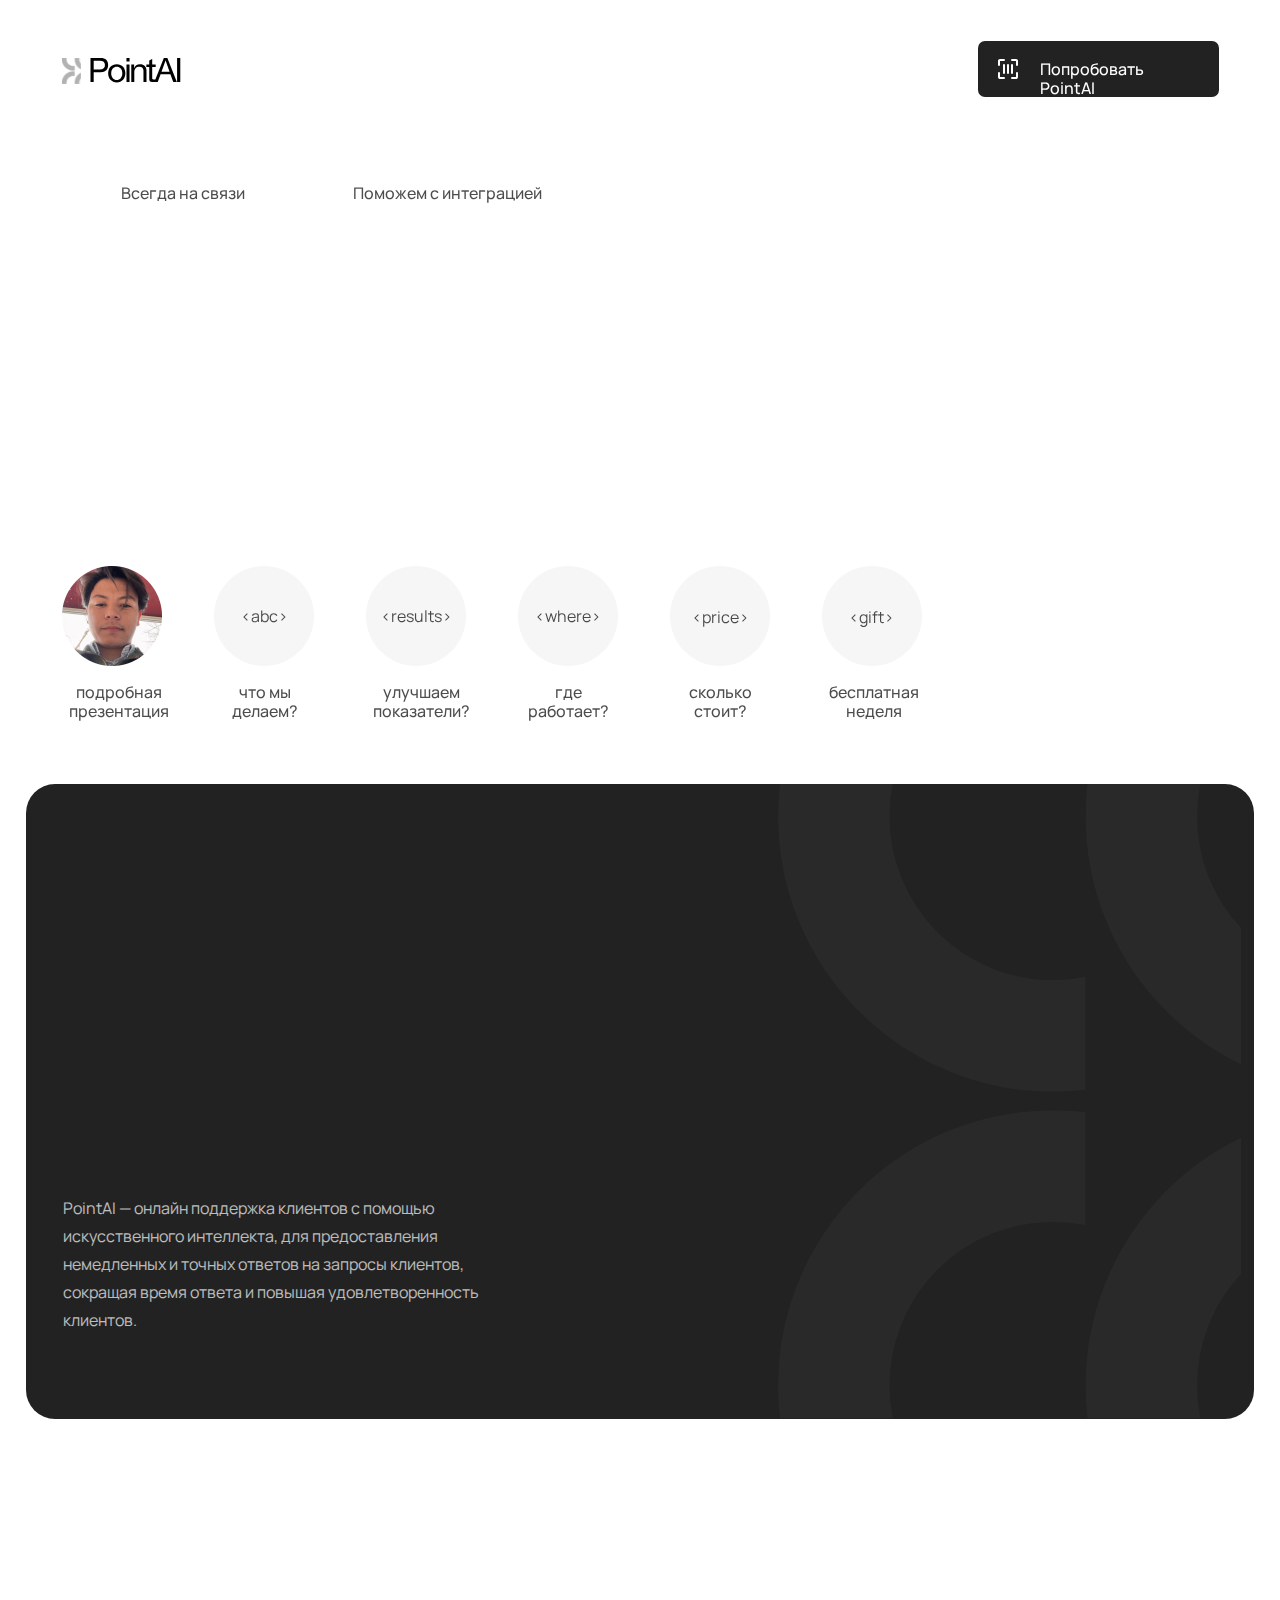
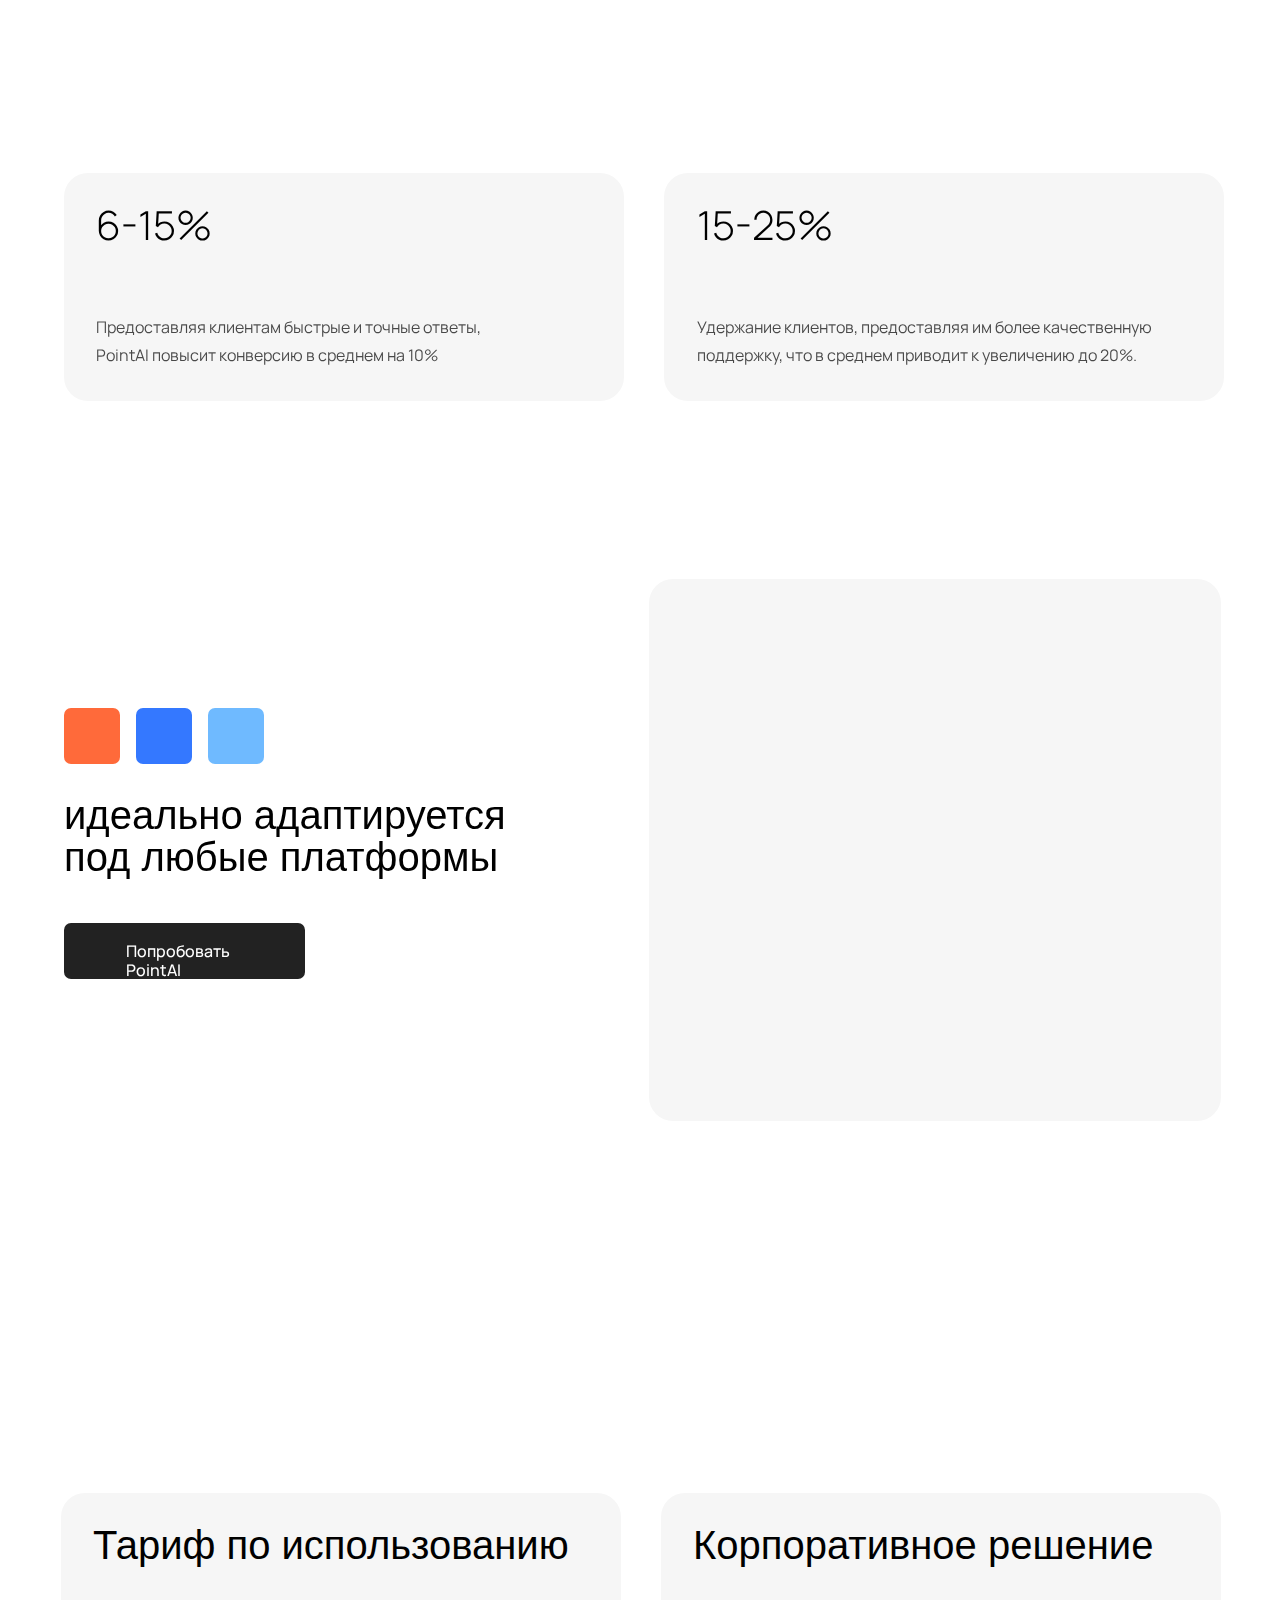
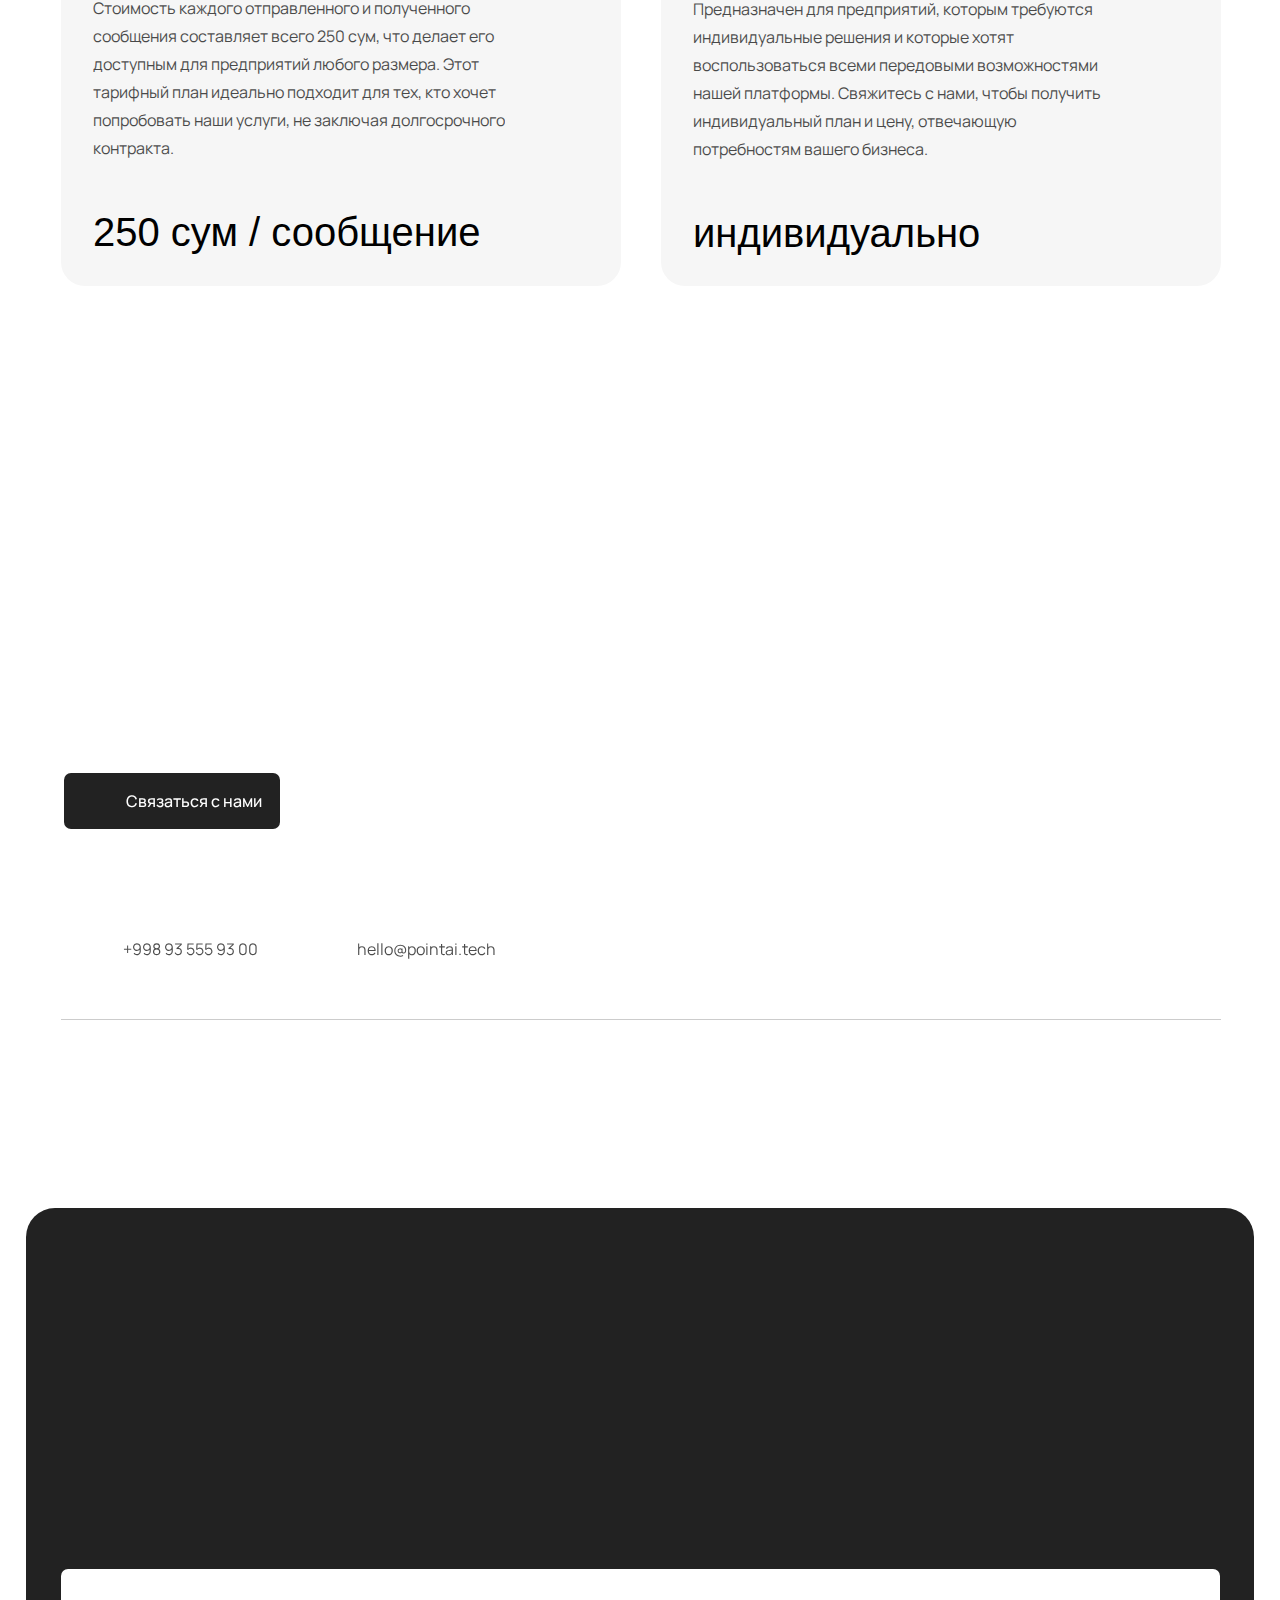
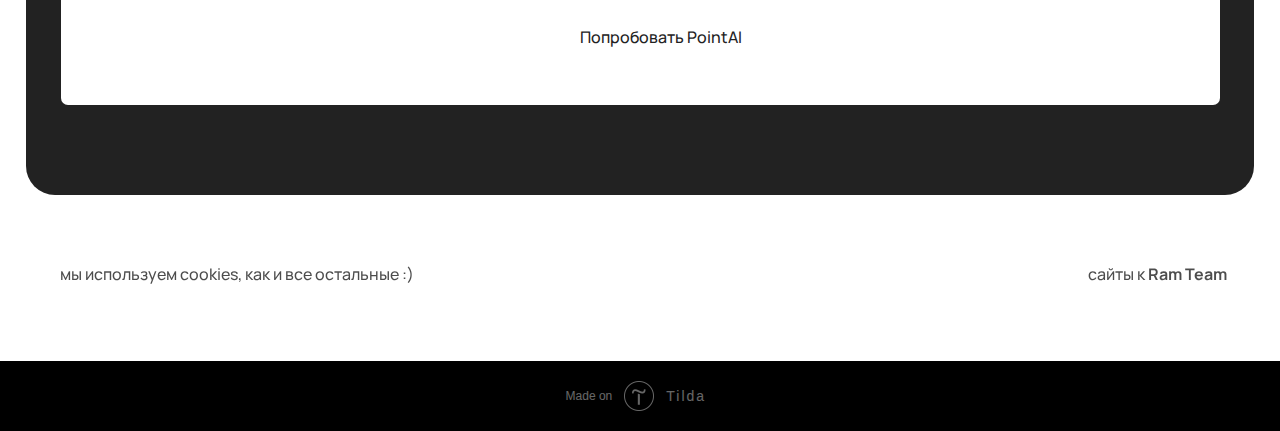
==== index.html @ 153d24e2 "initial commit" ====
<!DOCTYPE html><html><head><meta charset="utf-8" /><meta http-equiv="Content-Type" content="text/html; charset=utf-8" /><meta name="viewport" content="width=device-width, initial-scale=1.0" /> <!--metatextblock--><title>Blank page</title><meta property="og:url" content="page34441860.html" /><meta property="og:title" content="Blank page" /><meta property="og:description" content="" /><meta property="og:type" content="website" /><link rel="canonical" href="page34441860.html"><!--/metatextblock--><meta name="format-detection" content="telephone=no" /><meta http-equiv="x-dns-prefetch-control" content="on"><link rel="dns-prefetch" href="https://ws.tildacdn.com"><link rel="shortcut icon" href="images/tildafavicon.ico" type="image/x-icon" /><!-- Assets --><script src="https://neo.tildacdn.com/js/tilda-fallback-1.0.min.js" charset="utf-8" async></script><link rel="stylesheet" href="css/tilda-grid-3.0.min.css" type="text/css" media="all" onerror="this.loaderr='y';"/><link rel="stylesheet" href="css/tilda-blocks-page34441860.min.css?t=1677673382" type="text/css" media="all" onerror="this.loaderr='y';" /><link rel="stylesheet" href="css/tilda-animation-2.0.min.css" type="text/css" media="all" onerror="this.loaderr='y';" /><link rel="stylesheet" href="https://fonts.googleapis.com/css2?family=Manrope:wght@400;500&display=swap" type="text/css" /><script type="text/javascript">(function (d) {
if (!d.visibilityState) {
var s = d.createElement('script');
s.src = 'js/tilda-polyfill-1.0.min.js';
d.getElementsByTagName('head')[0].appendChild(s);
}
})(document);
function t_onReady(func) {
if (document.readyState != 'loading') {
func();
} else {
document.addEventListener('DOMContentLoaded', func);
}
}
function t_onFuncLoad(funcName, okFunc, time) {
if (typeof window[funcName] === 'function') {
okFunc();
} else {
setTimeout(function() {
t_onFuncLoad(funcName, okFunc, time);
},(time || 100));
}
}function t396_initialScale(t){var e=document.getElementById("rec"+t);if(e){var r=e.querySelector(".t396__artboard");if(r){var a,i=document.documentElement.clientWidth,l=[],d=r.getAttribute("data-artboard-screens");if(d){d=d.split(",");for(var o=0;o<d.length;o++)l[o]=parseInt(d[o],10)}else l=[320,480,640,960,1200];for(o=0;o<l.length;o++){var n=l[o];n<=i&&(a=n)}var g="edit"===window.allrecords.getAttribute("data-tilda-mode"),u="center"===t396_getFieldValue(r,"valign",a,l),c="grid"===t396_getFieldValue(r,"upscale",a,l),t=t396_getFieldValue(r,"height_vh",a,l),f=t396_getFieldValue(r,"height",a,l),e=!!window.opr&&!!window.opr.addons||!!window.opera||-1!==navigator.userAgent.indexOf(" OPR/");if(!g&&u&&!c&&!t&&f&&!e){for(var s=parseFloat((i/a).toFixed(3)),_=[r,r.querySelector(".t396__carrier"),r.querySelector(".t396__filter")],o=0;o<_.length;o++)_[o].style.height=parseInt(f,10)*s+"px";for(var h=r.querySelectorAll(".t396__elem"),o=0;o<h.length;o++)h[o].style.zoom=s}}}}function t396_getFieldValue(t,e,r,a){var i=a[a.length-1],l=r===i?t.getAttribute("data-artboard-"+e):t.getAttribute("data-artboard-"+e+"-res-"+r);if(!l)for(var d=0;d<a.length;d++){var o=a[d];if(!(o<=r)&&(l=o===i?t.getAttribute("data-artboard-"+e):t.getAttribute("data-artboard-"+e+"-res-"+o)))break}return l}</script><script src="js/tilda-scripts-3.0.min.js" charset="utf-8" defer onerror="this.loaderr='y';"></script><script src="js/tilda-blocks-page34441860.min.js?t=1677673382" charset="utf-8" async onerror="this.loaderr='y';"></script><script src="js/lazyload-1.3.min.js" charset="utf-8" async onerror="this.loaderr='y';"></script><script src="js/tilda-animation-2.0.min.js" charset="utf-8" async onerror="this.loaderr='y';"></script><script src="js/tilda-zero-1.1.min.js" charset="utf-8" async onerror="this.loaderr='y';"></script><script src="js/tilda-animation-sbs-1.0.min.js" charset="utf-8" async onerror="this.loaderr='y';"></script><script src="js/tilda-zero-scale-1.0.min.js" charset="utf-8" async onerror="this.loaderr='y';"></script><script src="js/tilda-events-1.0.min.js" charset="utf-8" async onerror="this.loaderr='y';"></script><script type="text/javascript">window.dataLayer = window.dataLayer || [];</script><script type="text/javascript">(function () {
if((/bot|google|yandex|baidu|bing|msn|duckduckbot|teoma|slurp|crawler|spider|robot|crawling|facebook/i.test(navigator.userAgent))===false && typeof(sessionStorage)!='undefined' && sessionStorage.getItem('visited')!=='y' && document.visibilityState){
var style=document.createElement('style');
style.type='text/css';
style.innerHTML='@media screen and (min-width: 980px) {.t-records {opacity: 0;}.t-records_animated {-webkit-transition: opacity ease-in-out .2s;-moz-transition: opacity ease-in-out .2s;-o-transition: opacity ease-in-out .2s;transition: opacity ease-in-out .2s;}.t-records.t-records_visible {opacity: 1;}}';
document.getElementsByTagName('head')[0].appendChild(style);
function t_setvisRecs(){
var alr=document.querySelectorAll('.t-records');
Array.prototype.forEach.call(alr, function(el) {
el.classList.add("t-records_animated");
});
setTimeout(function () {
Array.prototype.forEach.call(alr, function(el) {
el.classList.add("t-records_visible");
});
sessionStorage.setItem("visited", "y");
}, 400);
} 
document.addEventListener('DOMContentLoaded', t_setvisRecs);
}
})();</script></head><body class="t-body" style="margin:0;"><!--allrecords--><div id="allrecords" data-tilda-export="yes" class="t-records" data-hook="blocks-collection-content-node" data-tilda-project-id="6750904" data-tilda-page-id="34441860" data-tilda-formskey="e17189d0506723e42c3d5ad4c6750904" data-tilda-lazy="yes"><div id="rec556380932" class="r t-rec" style=" " data-animationappear="off" data-record-type="396" ><!-- T396 --><style>#rec556380932 .t396__artboard {height: 105px; background-color: #ffffff; }#rec556380932 .t396__filter {height: 105px; }#rec556380932 .t396__carrier{height: 105px; background-position: center center; background-attachment: scroll;background-size: cover;background-repeat: no-repeat;}@media screen and (max-width: 1439px) {#rec556380932 .t396__artboard {height: 105px;}#rec556380932 .t396__filter {height: 105px;}#rec556380932 .t396__carrier {height: 105px;background-attachment: scroll;}}@media screen and (max-width: 1199px) {#rec556380932 .t396__artboard {}#rec556380932 .t396__filter {}#rec556380932 .t396__carrier {background-attachment: scroll;}}@media screen and (max-width: 959px) {#rec556380932 .t396__artboard {}#rec556380932 .t396__filter {}#rec556380932 .t396__carrier {background-attachment: scroll;}}@media screen and (max-width: 639px) {#rec556380932 .t396__artboard {}#rec556380932 .t396__filter {}#rec556380932 .t396__carrier {background-attachment: scroll;}}@media screen and (max-width: 479px) {#rec556380932 .t396__artboard {height: 74px;}#rec556380932 .t396__filter {height: 74px;}#rec556380932 .t396__carrier {height: 74px;background-attachment: scroll;}} #rec556380932 .tn-elem[data-elem-id="1677509523028"] { z-index: 1; top: 53px;left: calc(50% - 720px + 140px);width: 121px;}#rec556380932 .tn-elem[data-elem-id="1677509523028"] .tn-atom { background-position: center center ;border-color: transparent ;border-style: solid ; }@media screen and (max-width: 1439px) {#rec556380932 .tn-elem[data-elem-id="1677509523028"] {left: calc(50% - 600px + 22px);}}@media screen and (max-width: 1199px) {#rec556380932 .tn-elem[data-elem-id="1677509523028"] {top: 43px;left: calc(50% - 480px + 12px);}}@media screen and (max-width: 959px) {}@media screen and (max-width: 639px) {}@media screen and (max-width: 479px) {#rec556380932 .tn-elem[data-elem-id="1677509523028"] {top: 33px;width: 85px;}} #rec556380932 .tn-elem[data-elem-id="1677509632094"] { z-index: 2; top: 41px;left: calc(50% - 720px + 1058px);width: 241px;height:56px;}#rec556380932 .tn-elem[data-elem-id="1677509632094"] .tn-atom { border-radius: 7px; background-color: #222222; background-position: center center ;border-color: transparent ;border-style: solid ; }@media screen and (max-width: 1439px) {#rec556380932 .tn-elem[data-elem-id="1677509632094"] {left: calc(50% - 600px + 938px);}}@media screen and (max-width: 1199px) {#rec556380932 .tn-elem[data-elem-id="1677509632094"] {top: 31px;left: calc(50% - 480px + 709px);}}@media screen and (max-width: 959px) {#rec556380932 .tn-elem[data-elem-id="1677509632094"] {left: calc(50% - 320px + 388px);}}@media screen and (max-width: 639px) {#rec556380932 .tn-elem[data-elem-id="1677509632094"] {left: calc(50% - 240px + 228px);}}@media screen and (max-width: 479px) {#rec556380932 .tn-elem[data-elem-id="1677509632094"] {top: -395px;left: calc(50% - 160px + 878px);}#rec556380932 .tn-elem[data-elem-id="1677509632094"] .tn-atom { opacity: 0; background-attachment: scroll; }} #rec556380932 .tn-elem[data-elem-id="1677509681955"] { z-index: 3; top: 57px;left: calc(50% - 720px + 1076px);width: 24px;}#rec556380932 .tn-elem[data-elem-id="1677509681955"] .tn-atom { background-position: center center ;border-color: transparent ;border-style: solid ; }@media screen and (max-width: 1439px) {#rec556380932 .tn-elem[data-elem-id="1677509681955"] {left: calc(50% - 600px + 956px);}}@media screen and (max-width: 1199px) {#rec556380932 .tn-elem[data-elem-id="1677509681955"] {top: 47px;left: calc(50% - 480px + 727px);}}@media screen and (max-width: 959px) {#rec556380932 .tn-elem[data-elem-id="1677509681955"] {left: calc(50% - 320px + 406px);}}@media screen and (max-width: 639px) {#rec556380932 .tn-elem[data-elem-id="1677509681955"] {left: calc(50% - 240px + 246px);}}@media screen and (max-width: 479px) {#rec556380932 .tn-elem[data-elem-id="1677509681955"] {top: -381px;left: calc(50% - 160px + 890px);}#rec556380932 .tn-elem[data-elem-id="1677509681955"] .tn-atom { opacity: 0; }} #rec556380932 .tn-elem[data-elem-id="1677509754590"] { color: #ffffff; z-index: 4; top: 60px;left: calc(50% - 720px + 1120px);width: 161px;}#rec556380932 .tn-elem[data-elem-id="1677509754590"] .tn-atom { color: #ffffff; font-size: 16px; font-family: 'manrope',Arial,sans-serif; line-height: 1.2; font-weight: 500; background-position: center center ;border-color: transparent ;border-style: solid ; }@media screen and (max-width: 1439px) {#rec556380932 .tn-elem[data-elem-id="1677509754590"] {left: calc(50% - 600px + 1000px);}}@media screen and (max-width: 1199px) {#rec556380932 .tn-elem[data-elem-id="1677509754590"] {top: 50px;left: calc(50% - 480px + 771px);}}@media screen and (max-width: 959px) {#rec556380932 .tn-elem[data-elem-id="1677509754590"] {left: calc(50% - 320px + 450px);}}@media screen and (max-width: 639px) {#rec556380932 .tn-elem[data-elem-id="1677509754590"] {left: calc(50% - 240px + 290px);}}@media screen and (max-width: 479px) {#rec556380932 .tn-elem[data-elem-id="1677509754590"] {top: -375px;left: calc(50% - 160px + 940px);}#rec556380932 .tn-elem[data-elem-id="1677509754590"] .tn-atom { opacity: 0; }}</style><div class='t396'><div class="t396__artboard" data-artboard-recid="556380932" data-artboard-screens="320,480,640,960,1200,1440" data-artboard-height="105" data-artboard-valign="center" data-artboard-upscale="grid" data-artboard-height-res-320="74" data-artboard-upscale-res-320="window" data-artboard-height-res-1200="105" 
><div class="t396__carrier" data-artboard-recid="556380932"></div><div class="t396__filter" data-artboard-recid="556380932"></div><div class='t396__elem tn-elem tn-elem__5563809321677509523028' data-elem-id='1677509523028' data-elem-type='image' data-field-top-value="53" data-field-left-value="140" data-field-width-value="121" data-field-axisy-value="top" data-field-axisx-value="left" data-field-container-value="grid" data-field-topunits-value="px" data-field-leftunits-value="px" data-field-heightunits-value="" data-field-widthunits-value="px" data-field-filewidth-value="121" data-field-fileheight-value="37" data-field-top-res-320-value="33" data-field-width-res-320-value="85" data-field-top-res-960-value="43" data-field-left-res-960-value="12" data-field-left-res-1200-value="22" 
><div class='tn-atom' ><img class='tn-atom__img t-img' data-original='images/tild3335-6336-4462-a561-376634643231__group_1948757017_1.svg' imgfield='tn_img_1677509523028'></div></div> <div class='t396__elem tn-elem tn-elem__5563809321677509632094' data-elem-id='1677509632094' data-elem-type='shape' data-field-top-value="41" data-field-left-value="1058" data-field-height-value="56" data-field-width-value="241" data-field-axisy-value="top" data-field-axisx-value="left" data-field-container-value="grid" data-field-topunits-value="px" data-field-leftunits-value="px" data-field-heightunits-value="px" data-field-widthunits-value="px" data-animate-sbs-event="hover" data-animate-sbs-trgels="1677509754590,1677509681955" data-animate-sbs-opts="[{'ti':'0','mx':'0','my':'0','sx':'1','sy':'1','op':'1','ro':'0','bl':'0','ea':'','dt':'0'},{'ti':400,'mx':'0','my':'0','sx':1.05,'sy':1.05,'op':'1','ro':'0','bl':'0','ea':'easeOut','dt':'0'}]" data-field-top-res-320-value="-395" data-field-left-res-320-value="878" data-field-left-res-480-value="228" data-field-left-res-640-value="388" data-field-top-res-960-value="31" data-field-left-res-960-value="709" data-field-left-res-1200-value="938" 
><a class='tn-atom' href="http://t.me/pointaibot" ></a></div> <div class='t396__elem tn-elem tn-elem__5563809321677509681955' data-elem-id='1677509681955' data-elem-type='image' data-field-top-value="57" data-field-left-value="1076" data-field-width-value="24" data-field-axisy-value="top" data-field-axisx-value="left" data-field-container-value="grid" data-field-topunits-value="px" data-field-leftunits-value="px" data-field-heightunits-value="" data-field-widthunits-value="px" data-field-filewidth-value="24" data-field-fileheight-value="24" data-field-top-res-320-value="-381" data-field-left-res-320-value="890" data-field-left-res-480-value="246" data-field-left-res-640-value="406" data-field-top-res-960-value="47" data-field-left-res-960-value="727" data-field-left-res-1200-value="956" 
><a class='tn-atom' href="http://t.me/pointaibot" ><img class='tn-atom__img t-img' data-original='images/tild3639-6438-4439-b838-346638323534__frame_1948757071.svg' imgfield='tn_img_1677509681955'></a></div> <div class='t396__elem tn-elem tn-elem__5563809321677509754590' data-elem-id='1677509754590' data-elem-type='text' data-field-top-value="60" data-field-left-value="1120" data-field-width-value="161" data-field-axisy-value="top" data-field-axisx-value="left" data-field-container-value="grid" data-field-topunits-value="px" data-field-leftunits-value="px" data-field-heightunits-value="" data-field-widthunits-value="px" data-field-top-res-320-value="-375" data-field-left-res-320-value="940" data-field-left-res-480-value="290" data-field-left-res-640-value="450" data-field-top-res-960-value="50" data-field-left-res-960-value="771" data-field-left-res-1200-value="1000" 
><div class='tn-atom'><a href="http://t.me/pointaibot"style="color: inherit">Попробовать PointAI</a></div> </div> </div> </div> <script>t_onFuncLoad('t396_initialScale', function () {
t396_initialScale('556380932');
});
t_onReady(function () {
t_onFuncLoad('t396_init', function () {
t396_init('556380932');
});
});</script><!-- /T396 --></div><div id="rec556388604" class="r t-rec" style=" " data-animationappear="off" data-record-type="396" ><!-- T396 --><style>#rec556388604 .t396__artboard {height: 679px; background-color: #ffffff; }#rec556388604 .t396__filter {height: 679px; }#rec556388604 .t396__carrier{height: 679px; background-position: center center; background-attachment: scroll;background-size: cover;background-repeat: no-repeat;}@media screen and (max-width: 1439px) {#rec556388604 .t396__artboard {height: 679px;}#rec556388604 .t396__filter {height: 679px;}#rec556388604 .t396__carrier {height: 679px;background-attachment: scroll;}}@media screen and (max-width: 1199px) {#rec556388604 .t396__artboard {}#rec556388604 .t396__filter {}#rec556388604 .t396__carrier {background-attachment: scroll;}}@media screen and (max-width: 959px) {#rec556388604 .t396__artboard {height: 908px;}#rec556388604 .t396__filter {height: 908px;}#rec556388604 .t396__carrier {height: 908px;background-attachment: scroll;}}@media screen and (max-width: 639px) {#rec556388604 .t396__artboard {}#rec556388604 .t396__filter {}#rec556388604 .t396__carrier {background-attachment: scroll;}}@media screen and (max-width: 479px) {#rec556388604 .t396__artboard {height: 658px;}#rec556388604 .t396__filter {height: 658px;}#rec556388604 .t396__carrier {height: 658px;background-attachment: scroll;}} #rec556388604 .tn-elem[data-elem-id="1677510112115"] { z-index: 2; top: 68px;left: calc(50% - 720px + 140px);width: 40px;}#rec556388604 .tn-elem[data-elem-id="1677510112115"] .tn-atom { background-position: center center ;border-color: transparent ;border-style: solid ; }@media screen and (max-width: 1439px) {#rec556388604 .tn-elem[data-elem-id="1677510112115"] {left: calc(50% - 600px + 21px);}}@media screen and (max-width: 1199px) {#rec556388604 .tn-elem[data-elem-id="1677510112115"] {left: calc(50% - 480px + 13px);}}@media screen and (max-width: 959px) {}@media screen and (max-width: 639px) {}@media screen and (max-width: 479px) {#rec556388604 .tn-elem[data-elem-id="1677510112115"] {top: 43px;left: calc(50% - 160px + 10px);width: 26px;}} #rec556388604 .tn-elem[data-elem-id="1677510327275"] { color: #000000; z-index: 8; top: 208px;left: calc(50% - 720px + 140px);width: 991px;}#rec556388604 .tn-elem[data-elem-id="1677510327275"] .tn-atom { color: #000000; font-size: 96px; font-family: 'Fonts',Arial,sans-serif; line-height: 0.95; font-weight: 300; background-position: center center ;border-color: transparent ;border-style: solid ; }@media screen and (max-width: 1439px) {#rec556388604 .tn-elem[data-elem-id="1677510327275"] {left: calc(50% - 600px + 21px);}}@media screen and (max-width: 1199px) {#rec556388604 .tn-elem[data-elem-id="1677510327275"] {left: calc(50% - 480px + 13px);}}@media screen and (max-width: 959px) {#rec556388604 .tn-elem[data-elem-id="1677510327275"] {left: calc(50% - 320px + 4px);width: 632px;}#rec556388604 .tn-elem[data-elem-id="1677510327275"] {text-align: center;}#rec556388604 .tn-elem[data-elem-id="1677510327275"] .tn-atom { font-size: 68px; }}@media screen and (max-width: 639px) {#rec556388604 .tn-elem[data-elem-id="1677510327275"] {left: calc(50% - 240px + -76px);}#rec556388604 .tn-elem[data-elem-id="1677510327275"] .tn-atom { font-size: 50px; }}@media screen and (max-width: 479px) {#rec556388604 .tn-elem[data-elem-id="1677510327275"] {top: 187px;left: calc(50% - 160px + 8px);width: 304px;}#rec556388604 .tn-elem[data-elem-id="1677510327275"] {text-align: center;}#rec556388604 .tn-elem[data-elem-id="1677510327275"] .tn-atom { font-size: 32px; }} #rec556388604 .tn-elem[data-elem-id="1677510565411"] { color: #000000; z-index: 5; top: 79px;left: calc(50% - 720px + 200px);width: 196px;}#rec556388604 .tn-elem[data-elem-id="1677510565411"] .tn-atom { color: #000000; font-size: 16px; font-family: 'Manrope',Arial,sans-serif; line-height: 1.2; font-weight: 500; opacity: 0.7; background-position: center center ;border-color: transparent ;border-style: solid ; }@media screen and (max-width: 1439px) {#rec556388604 .tn-elem[data-elem-id="1677510565411"] {left: calc(50% - 600px + 81px);}}@media screen and (max-width: 1199px) {#rec556388604 .tn-elem[data-elem-id="1677510565411"] {left: calc(50% - 480px + 73px);}}@media screen and (max-width: 959px) {}@media screen and (max-width: 639px) {}@media screen and (max-width: 479px) {#rec556388604 .tn-elem[data-elem-id="1677510565411"] {top: 49px;left: calc(50% - 160px + 46px);}#rec556388604 .tn-elem[data-elem-id="1677510565411"] .tn-atom { font-size: 12px; }} #rec556388604 .tn-elem[data-elem-id="1677510675871"] { color: #000000; text-align: center; z-index: 63; top: 578px;left: calc(50% - 720px + 147px);width: 87px;}#rec556388604 .tn-elem[data-elem-id="1677510675871"] .tn-atom { color: #000000; font-size: 16px; font-family: 'Manrope',Arial,sans-serif; line-height: 1.2; font-weight: 500; opacity: 0.7; background-position: center center ;border-color: transparent ;border-style: solid ; }@media screen and (max-width: 1439px) {#rec556388604 .tn-elem[data-elem-id="1677510675871"] {left: calc(50% - 600px + 29px);}}@media screen and (max-width: 1199px) {#rec556388604 .tn-elem[data-elem-id="1677510675871"] {left: calc(50% - 480px + 21px);}}@media screen and (max-width: 959px) {#rec556388604 .tn-elem[data-elem-id="1677510675871"] {left: calc(50% - 320px + 49px);}}@media screen and (max-width: 639px) {#rec556388604 .tn-elem[data-elem-id="1677510675871"] {top: 518px;}}@media screen and (max-width: 479px) {#rec556388604 .tn-elem[data-elem-id="1677510675871"] {top: 397px;left: calc(50% - 160px + 12px);}#rec556388604 .tn-elem[data-elem-id="1677510675871"] .tn-atom { font-size: 12px; }} #rec556388604 .tn-elem[data-elem-id="1677510515873"] { z-index: 58; top: 461px;left: calc(50% - 720px + 140px);width: 100px;}#rec556388604 .tn-elem[data-elem-id="1677510515873"] .tn-atom { background-position: center center ;border-color: transparent ;border-style: solid ; }@media screen and (max-width: 1439px) {#rec556388604 .tn-elem[data-elem-id="1677510515873"] {left: calc(50% - 600px + 22px);}}@media screen and (max-width: 1199px) {#rec556388604 .tn-elem[data-elem-id="1677510515873"] {left: calc(50% - 480px + 14px);}}@media screen and (max-width: 959px) {#rec556388604 .tn-elem[data-elem-id="1677510515873"] {left: calc(50% - 320px + 42px);}}@media screen and (max-width: 639px) {#rec556388604 .tn-elem[data-elem-id="1677510515873"] {top: 401px;}}@media screen and (max-width: 479px) {#rec556388604 .tn-elem[data-elem-id="1677510515873"] {top: 307px;left: calc(50% - 160px + 15px);width: 80px;}} #rec556388604 .tn-elem[data-elem-id="1677511250536"] { color: #000000; z-index: 69; top: 497px;left: calc(50% - 720px + 319px);width: 47px;}#rec556388604 .tn-elem[data-elem-id="1677511250536"] .tn-atom { color: #000000; font-size: 16px; font-family: 'Manrope',Arial,sans-serif; line-height: 1.75; font-weight: 400; opacity: 0.7; background-position: center center ;border-color: transparent ;border-style: solid ; }@media screen and (max-width: 1439px) {#rec556388604 .tn-elem[data-elem-id="1677511250536"] {left: calc(50% - 600px + 201px);}}@media screen and (max-width: 1199px) {#rec556388604 .tn-elem[data-elem-id="1677511250536"] {left: calc(50% - 480px + 193px);}}@media screen and (max-width: 959px) {#rec556388604 .tn-elem[data-elem-id="1677511250536"] {left: calc(50% - 320px + 221px);}}@media screen and (max-width: 639px) {#rec556388604 .tn-elem[data-elem-id="1677511250536"] {top: 437px;}}@media screen and (max-width: 479px) {#rec556388604 .tn-elem[data-elem-id="1677511250536"] {top: 337px;left: calc(50% - 160px + 138px);width: 45px;}#rec556388604 .tn-elem[data-elem-id="1677511250536"] {text-align: center;}#rec556388604 .tn-elem[data-elem-id="1677511250536"] .tn-atom { font-size: 12px; }} #rec556388604 .tn-elem[data-elem-id="1677511191525"] { z-index: 68; top: 461px;left: calc(50% - 720px + 292px);width: 100px;height:100px;}#rec556388604 .tn-elem[data-elem-id="1677511191525"] .tn-atom { border-radius: 3000px; background-color: #f6f6f6; background-position: center center ;border-color: transparent ;border-style: solid ; }@media screen and (max-width: 1439px) {#rec556388604 .tn-elem[data-elem-id="1677511191525"] {left: calc(50% - 600px + 174px);}}@media screen and (max-width: 1199px) {#rec556388604 .tn-elem[data-elem-id="1677511191525"] {left: calc(50% - 480px + 166px);}}@media screen and (max-width: 959px) {#rec556388604 .tn-elem[data-elem-id="1677511191525"] {left: calc(50% - 320px + 194px);}}@media screen and (max-width: 639px) {#rec556388604 .tn-elem[data-elem-id="1677511191525"] {top: 401px;}}@media screen and (max-width: 479px) {#rec556388604 .tn-elem[data-elem-id="1677511191525"] {top: 307px;left: calc(50% - 160px + 120px);width: 80px;height: 80px;}} #rec556388604 .tn-elem[data-elem-id="1677510711814"] { color: #000000; text-align: center; z-index: 67; top: 578px;left: calc(50% - 720px + 299px);width: 87px;}#rec556388604 .tn-elem[data-elem-id="1677510711814"] .tn-atom { color: #000000; font-size: 16px; font-family: 'Manrope',Arial,sans-serif; line-height: 1.2; font-weight: 500; opacity: 0.7; background-position: center center ;border-color: transparent ;border-style: solid ; }@media screen and (max-width: 1439px) {#rec556388604 .tn-elem[data-elem-id="1677510711814"] {left: calc(50% - 600px + 181px);}}@media screen and (max-width: 1199px) {#rec556388604 .tn-elem[data-elem-id="1677510711814"] {left: calc(50% - 480px + 173px);}}@media screen and (max-width: 959px) {#rec556388604 .tn-elem[data-elem-id="1677510711814"] {left: calc(50% - 320px + 201px);}}@media screen and (max-width: 639px) {#rec556388604 .tn-elem[data-elem-id="1677510711814"] {top: 518px;}}@media screen and (max-width: 479px) {#rec556388604 .tn-elem[data-elem-id="1677510711814"] {top: 397px;left: calc(50% - 160px + 135px);width: 50px;}#rec556388604 .tn-elem[data-elem-id="1677510711814"] .tn-atom { font-size: 12px; }} #rec556388604 .tn-elem[data-elem-id="1677510777881"] { color: #000000; z-index: 51; top: 497px;left: calc(50% - 720px + 459px);width: 47px;}#rec556388604 .tn-elem[data-elem-id="1677510777881"] .tn-atom { color: #000000; font-size: 16px; font-family: 'Manrope',Arial,sans-serif; line-height: 1.75; font-weight: 400; opacity: 0.7; background-position: center center ;border-color: transparent ;border-style: solid ; }@media screen and (max-width: 1439px) {#rec556388604 .tn-elem[data-elem-id="1677510777881"] {left: calc(50% - 600px + 341px);}}@media screen and (max-width: 1199px) {#rec556388604 .tn-elem[data-elem-id="1677510777881"] {left: calc(50% - 480px + 333px);}}@media screen and (max-width: 959px) {#rec556388604 .tn-elem[data-elem-id="1677510777881"] {left: calc(50% - 320px + 361px);}}@media screen and (max-width: 639px) {#rec556388604 .tn-elem[data-elem-id="1677510777881"] {top: 437px;}}@media screen and (max-width: 479px) {#rec556388604 .tn-elem[data-elem-id="1677510777881"] {top: 337px;left: calc(50% - 160px + 239px);}#rec556388604 .tn-elem[data-elem-id="1677510777881"] {text-align: center;}#rec556388604 .tn-elem[data-elem-id="1677510777881"] .tn-atom { font-size: 12px; }} #rec556388604 .tn-elem[data-elem-id="1677510777887"] { z-index: 50; top: 461px;left: calc(50% - 720px + 444px);width: 100px;height:100px;}#rec556388604 .tn-elem[data-elem-id="1677510777887"] .tn-atom { border-radius: 3000px; background-color: #f6f6f6; background-position: center center ;border-color: transparent ;border-style: solid ; }@media screen and (max-width: 1439px) {#rec556388604 .tn-elem[data-elem-id="1677510777887"] {left: calc(50% - 600px + 326px);}}@media screen and (max-width: 1199px) {#rec556388604 .tn-elem[data-elem-id="1677510777887"] {left: calc(50% - 480px + 318px);}}@media screen and (max-width: 959px) {#rec556388604 .tn-elem[data-elem-id="1677510777887"] {left: calc(50% - 320px + 346px);}}@media screen and (max-width: 639px) {#rec556388604 .tn-elem[data-elem-id="1677510777887"] {top: 401px;}}@media screen and (max-width: 479px) {#rec556388604 .tn-elem[data-elem-id="1677510777887"] {top: 307px;left: calc(50% - 160px + 225px);width: 80px;height: 80px;}} #rec556388604 .tn-elem[data-elem-id="1677510777892"] { color: #000000; text-align: center; z-index: 48; top: 578px;left: calc(50% - 720px + 451px);width: 87px;}#rec556388604 .tn-elem[data-elem-id="1677510777892"] .tn-atom { color: #000000; font-size: 16px; font-family: 'Manrope',Arial,sans-serif; line-height: 1.2; font-weight: 500; opacity: 0.7; background-position: center center ;border-color: transparent ;border-style: solid ; }@media screen and (max-width: 1439px) {#rec556388604 .tn-elem[data-elem-id="1677510777892"] {left: calc(50% - 600px + 333px);}}@media screen and (max-width: 1199px) {#rec556388604 .tn-elem[data-elem-id="1677510777892"] {left: calc(50% - 480px + 325px);}}@media screen and (max-width: 959px) {#rec556388604 .tn-elem[data-elem-id="1677510777892"] {left: calc(50% - 320px + 353px);}}@media screen and (max-width: 639px) {#rec556388604 .tn-elem[data-elem-id="1677510777892"] {top: 518px;}}@media screen and (max-width: 479px) {#rec556388604 .tn-elem[data-elem-id="1677510777892"] {top: 397px;left: calc(50% - 160px + 222px);}#rec556388604 .tn-elem[data-elem-id="1677510777892"] .tn-atom { font-size: 12px; }} #rec556388604 .tn-elem[data-elem-id="1677510191317"] { color: #000000; z-index: 7; top: 79px;left: calc(50% - 720px + 432px);width: 275px;}#rec556388604 .tn-elem[data-elem-id="1677510191317"] .tn-atom { color: #000000; font-size: 16px; font-family: 'Manrope',Arial,sans-serif; line-height: 1.2; font-weight: 500; opacity: 0.7; background-position: center center ;border-color: transparent ;border-style: solid ; }@media screen and (max-width: 1439px) {#rec556388604 .tn-elem[data-elem-id="1677510191317"] {left: calc(50% - 600px + 313px);}}@media screen and (max-width: 1199px) {#rec556388604 .tn-elem[data-elem-id="1677510191317"] {left: calc(50% - 480px + 305px);}}@media screen and (max-width: 959px) {}@media screen and (max-width: 639px) {}@media screen and (max-width: 479px) {#rec556388604 .tn-elem[data-elem-id="1677510191317"] {top: 87px;left: calc(50% - 160px + 46px);}#rec556388604 .tn-elem[data-elem-id="1677510191317"] .tn-atom { font-size: 12px; }} #rec556388604 .tn-elem[data-elem-id="1677510103083"] { z-index: 6; top: 68px;left: calc(50% - 720px + 372px);width: 40px;}#rec556388604 .tn-elem[data-elem-id="1677510103083"] .tn-atom { background-position: center center ;border-color: transparent ;border-style: solid ; }@media screen and (max-width: 1439px) {#rec556388604 .tn-elem[data-elem-id="1677510103083"] {left: calc(50% - 600px + 253px);}}@media screen and (max-width: 1199px) {#rec556388604 .tn-elem[data-elem-id="1677510103083"] {left: calc(50% - 480px + 245px);}}@media screen and (max-width: 959px) {}@media screen and (max-width: 639px) {}@media screen and (max-width: 479px) {#rec556388604 .tn-elem[data-elem-id="1677510103083"] {top: 81px;left: calc(50% - 160px + 10px);width: 26px;}} #rec556388604 .tn-elem[data-elem-id="1677510784745"] { color: #000000; z-index: 47; top: 497px;left: calc(50% - 720px + 613px);width: 47px;}#rec556388604 .tn-elem[data-elem-id="1677510784745"] .tn-atom { color: #000000; font-size: 16px; font-family: 'Manrope',Arial,sans-serif; line-height: 1.75; font-weight: 400; opacity: 0.7; background-position: center center ;border-color: transparent ;border-style: solid ; }@media screen and (max-width: 1439px) {#rec556388604 .tn-elem[data-elem-id="1677510784745"] {left: calc(50% - 600px + 495px);}}@media screen and (max-width: 1199px) {#rec556388604 .tn-elem[data-elem-id="1677510784745"] {left: calc(50% - 480px + 487px);}}@media screen and (max-width: 959px) {#rec556388604 .tn-elem[data-elem-id="1677510784745"] {left: calc(50% - 320px + 515px);}}@media screen and (max-width: 639px) {#rec556388604 .tn-elem[data-elem-id="1677510784745"] {top: 644px;left: calc(50% - 240px + 64px);}}@media screen and (max-width: 479px) {#rec556388604 .tn-elem[data-elem-id="1677510784745"] {top: 490px;left: calc(50% - 160px + 31px);}#rec556388604 .tn-elem[data-elem-id="1677510784745"] .tn-atom { font-size: 12px; }} #rec556388604 .tn-elem[data-elem-id="1677510784749"] { z-index: 46; top: 461px;left: calc(50% - 720px + 596px);width: 100px;height:100px;}#rec556388604 .tn-elem[data-elem-id="1677510784749"] .tn-atom { border-radius: 3000px; background-color: #f6f6f6; background-position: center center ;border-color: transparent ;border-style: solid ; }@media screen and (max-width: 1439px) {#rec556388604 .tn-elem[data-elem-id="1677510784749"] {left: calc(50% - 600px + 478px);}}@media screen and (max-width: 1199px) {#rec556388604 .tn-elem[data-elem-id="1677510784749"] {left: calc(50% - 480px + 470px);}}@media screen and (max-width: 959px) {#rec556388604 .tn-elem[data-elem-id="1677510784749"] {left: calc(50% - 320px + 498px);}}@media screen and (max-width: 639px) {#rec556388604 .tn-elem[data-elem-id="1677510784749"] {top: 608px;left: calc(50% - 240px + 42px);}}@media screen and (max-width: 479px) {#rec556388604 .tn-elem[data-elem-id="1677510784749"] {top: 460px;left: calc(50% - 160px + 15px);width: 80px;height: 80px;}} #rec556388604 .tn-elem[data-elem-id="1677510784754"] { color: #000000; text-align: center; z-index: 45; top: 578px;left: calc(50% - 720px + 603px);width: 87px;}#rec556388604 .tn-elem[data-elem-id="1677510784754"] .tn-atom { color: #000000; font-size: 16px; font-family: 'Manrope',Arial,sans-serif; line-height: 1.2; font-weight: 500; opacity: 0.7; background-position: center center ;border-color: transparent ;border-style: solid ; }@media screen and (max-width: 1439px) {#rec556388604 .tn-elem[data-elem-id="1677510784754"] {left: calc(50% - 600px + 485px);}}@media screen and (max-width: 1199px) {#rec556388604 .tn-elem[data-elem-id="1677510784754"] {left: calc(50% - 480px + 477px);}}@media screen and (max-width: 959px) {#rec556388604 .tn-elem[data-elem-id="1677510784754"] {left: calc(50% - 320px + 505px);}}@media screen and (max-width: 639px) {#rec556388604 .tn-elem[data-elem-id="1677510784754"] {top: 725px;left: calc(50% - 240px + 49px);}}@media screen and (max-width: 479px) {#rec556388604 .tn-elem[data-elem-id="1677510784754"] {top: 550px;left: calc(50% - 160px + 30px);width: 10px;}#rec556388604 .tn-elem[data-elem-id="1677510784754"] .tn-atom { font-size: 12px; }} #rec556388604 .tn-elem[data-elem-id="1677510786180"] { color: #000000; z-index: 42; top: 498px;left: calc(50% - 720px + 770px);width: 47px;}#rec556388604 .tn-elem[data-elem-id="1677510786180"] .tn-atom { color: #000000; font-size: 16px; font-family: 'Manrope',Arial,sans-serif; line-height: 1.75; font-weight: 400; opacity: 0.7; background-position: center center ;border-color: transparent ;border-style: solid ; }@media screen and (max-width: 1439px) {#rec556388604 .tn-elem[data-elem-id="1677510786180"] {left: calc(50% - 600px + 652px);}}@media screen and (max-width: 1199px) {#rec556388604 .tn-elem[data-elem-id="1677510786180"] {left: calc(50% - 480px + 644px);}}@media screen and (max-width: 959px) {#rec556388604 .tn-elem[data-elem-id="1677510786180"] {top: 705px;left: calc(50% - 320px + 216px);}}@media screen and (max-width: 639px) {#rec556388604 .tn-elem[data-elem-id="1677510786180"] {top: 645px;}}@media screen and (max-width: 479px) {#rec556388604 .tn-elem[data-elem-id="1677510786180"] {top: 490px;left: calc(50% - 160px + 137px);}#rec556388604 .tn-elem[data-elem-id="1677510786180"] {text-align: center;}#rec556388604 .tn-elem[data-elem-id="1677510786180"] .tn-atom { font-size: 12px; }} #rec556388604 .tn-elem[data-elem-id="1677510786183"] { z-index: 41; top: 461px;left: calc(50% - 720px + 748px);width: 100px;height:100px;}#rec556388604 .tn-elem[data-elem-id="1677510786183"] .tn-atom { border-radius: 3000px; background-color: #f6f6f6; background-position: center center ;border-color: transparent ;border-style: solid ; }@media screen and (max-width: 1439px) {#rec556388604 .tn-elem[data-elem-id="1677510786183"] {left: calc(50% - 600px + 630px);}}@media screen and (max-width: 1199px) {#rec556388604 .tn-elem[data-elem-id="1677510786183"] {left: calc(50% - 480px + 622px);}}@media screen and (max-width: 959px) {#rec556388604 .tn-elem[data-elem-id="1677510786183"] {top: 668px;left: calc(50% - 320px + 194px);}}@media screen and (max-width: 639px) {#rec556388604 .tn-elem[data-elem-id="1677510786183"] {top: 608px;left: calc(50% - 240px + 194px);}}@media screen and (max-width: 479px) {#rec556388604 .tn-elem[data-elem-id="1677510786183"] {top: 460px;left: calc(50% - 160px + 120px);width: 80px;height: 80px;}} #rec556388604 .tn-elem[data-elem-id="1677510786188"] { color: #000000; text-align: center; z-index: 40; top: 578px;left: calc(50% - 720px + 755px);width: 87px;}#rec556388604 .tn-elem[data-elem-id="1677510786188"] .tn-atom { color: #000000; font-size: 16px; font-family: 'Manrope',Arial,sans-serif; line-height: 1.2; font-weight: 500; opacity: 0.7; background-position: center center ;border-color: transparent ;border-style: solid ; }@media screen and (max-width: 1439px) {#rec556388604 .tn-elem[data-elem-id="1677510786188"] {left: calc(50% - 600px + 637px);}}@media screen and (max-width: 1199px) {#rec556388604 .tn-elem[data-elem-id="1677510786188"] {left: calc(50% - 480px + 629px);}}@media screen and (max-width: 959px) {#rec556388604 .tn-elem[data-elem-id="1677510786188"] {top: 785px;left: calc(50% - 320px + 201px);}}@media screen and (max-width: 639px) {#rec556388604 .tn-elem[data-elem-id="1677510786188"] {top: 725px;}}@media screen and (max-width: 479px) {#rec556388604 .tn-elem[data-elem-id="1677510786188"] {top: 550px;left: calc(50% - 160px + 130px);width: 60px;}#rec556388604 .tn-elem[data-elem-id="1677510786188"] .tn-atom { font-size: 12px; }} #rec556388604 .tn-elem[data-elem-id="1677510787329"] { color: #000000; z-index: 61; top: 498px;left: calc(50% - 720px + 927px);width: 47px;}#rec556388604 .tn-elem[data-elem-id="1677510787329"] .tn-atom { color: #000000; font-size: 16px; font-family: 'Manrope',Arial,sans-serif; line-height: 1.75; font-weight: 400; opacity: 0.7; background-position: center center ;border-color: transparent ;border-style: solid ; }@media screen and (max-width: 1439px) {#rec556388604 .tn-elem[data-elem-id="1677510787329"] {left: calc(50% - 600px + 809px);}}@media screen and (max-width: 1199px) {#rec556388604 .tn-elem[data-elem-id="1677510787329"] {left: calc(50% - 480px + 801px);}}@media screen and (max-width: 959px) {#rec556388604 .tn-elem[data-elem-id="1677510787329"] {top: 705px;left: calc(50% - 320px + 374px);}}@media screen and (max-width: 639px) {#rec556388604 .tn-elem[data-elem-id="1677510787329"] {top: 645px;}}@media screen and (max-width: 479px) {#rec556388604 .tn-elem[data-elem-id="1677510787329"] {top: 490px;left: calc(50% - 160px + 248px);width: 41px;}#rec556388604 .tn-elem[data-elem-id="1677510787329"] {text-align: center;}#rec556388604 .tn-elem[data-elem-id="1677510787329"] .tn-atom { font-size: 12px; }} #rec556388604 .tn-elem[data-elem-id="1677510787333"] { z-index: 60; top: 461px;left: calc(50% - 720px + 900px);width: 100px;height:100px;}#rec556388604 .tn-elem[data-elem-id="1677510787333"] .tn-atom { border-radius: 3000px; background-color: #f6f6f6; background-position: center center ;border-color: transparent ;border-style: solid ; }@media screen and (max-width: 1439px) {#rec556388604 .tn-elem[data-elem-id="1677510787333"] {left: calc(50% - 600px + 782px);}}@media screen and (max-width: 1199px) {#rec556388604 .tn-elem[data-elem-id="1677510787333"] {left: calc(50% - 480px + 774px);}}@media screen and (max-width: 959px) {#rec556388604 .tn-elem[data-elem-id="1677510787333"] {top: 670px;left: calc(50% - 320px + 347px);}}@media screen and (max-width: 639px) {#rec556388604 .tn-elem[data-elem-id="1677510787333"] {top: 610px;}}@media screen and (max-width: 479px) {#rec556388604 .tn-elem[data-elem-id="1677510787333"] {top: 460px;left: calc(50% - 160px + 228px);width: 80px;height: 80px;}} #rec556388604 .tn-elem[data-elem-id="1677510787339"] { color: #000000; text-align: center; z-index: 57; top: 578px;left: calc(50% - 720px + 907px);width: 87px;}#rec556388604 .tn-elem[data-elem-id="1677510787339"] .tn-atom { color: #000000; font-size: 16px; font-family: 'Manrope',Arial,sans-serif; line-height: 1.2; font-weight: 500; opacity: 0.7; background-position: center center ;border-color: transparent ;border-style: solid ; }@media screen and (max-width: 1439px) {#rec556388604 .tn-elem[data-elem-id="1677510787339"] {left: calc(50% - 600px + 789px);}}@media screen and (max-width: 1199px) {#rec556388604 .tn-elem[data-elem-id="1677510787339"] {left: calc(50% - 480px + 781px);}}@media screen and (max-width: 959px) {#rec556388604 .tn-elem[data-elem-id="1677510787339"] {top: 785px;left: calc(50% - 320px + 352px);}}@media screen and (max-width: 639px) {#rec556388604 .tn-elem[data-elem-id="1677510787339"] {top: 725px;}}@media screen and (max-width: 479px) {#rec556388604 .tn-elem[data-elem-id="1677510787339"] {top: 550px;left: calc(50% - 160px + 225px);}#rec556388604 .tn-elem[data-elem-id="1677510787339"] .tn-atom { font-size: 12px; }}</style><div class='t396'><div class="t396__artboard" data-artboard-recid="556388604" data-artboard-screens="320,480,640,960,1200,1440" data-artboard-height="679" data-artboard-valign="center" data-artboard-upscale="grid" data-artboard-height-res-320="658" data-artboard-upscale-res-320="window" data-artboard-height-res-640="908" data-artboard-height-res-1200="679" 
><div class="t396__carrier" data-artboard-recid="556388604"></div><div class="t396__filter" data-artboard-recid="556388604"></div><div class='t396__elem tn-elem tn-elem__5563886041677510112115 t-animate' data-elem-id='1677510112115' data-elem-type='image' data-field-top-value="68" data-field-left-value="140" data-field-width-value="40" data-field-axisy-value="top" data-field-axisx-value="left" data-field-container-value="grid" data-field-topunits-value="px" data-field-leftunits-value="px" data-field-heightunits-value="" data-field-widthunits-value="px" data-animate-style="zoomin" data-animate-duration="0.4" data-animate-scale="1.95" data-animate-mobile="y" data-field-filewidth-value="40" data-field-fileheight-value="40" data-field-top-res-320-value="43" data-field-left-res-320-value="10" data-field-width-res-320-value="26" data-animate-duration-res-320="0.2" data-field-left-res-960-value="13" data-field-left-res-1200-value="21" 
><div class='tn-atom' ><img class='tn-atom__img t-img' data-original='images/tild3663-3035-4433-a631-626462343230__ri_customer-service-.svg' imgfield='tn_img_1677510112115'></div></div> <div class='t396__elem tn-elem tn-elem__5563886041677510327275 t-animate' data-elem-id='1677510327275' data-elem-type='text' data-field-top-value="208" data-field-left-value="140" data-field-width-value="991" data-field-axisy-value="top" data-field-axisx-value="left" data-field-container-value="grid" data-field-topunits-value="px" data-field-leftunits-value="px" data-field-heightunits-value="" data-field-widthunits-value="px" data-animate-style="fadeinup" data-animate-duration="0.7" data-animate-distance="100" data-animate-mobile="y" data-field-top-res-320-value="187" data-field-left-res-320-value="8" data-field-width-res-320-value="304" data-field-left-res-480-value="-76" data-field-left-res-640-value="4" data-field-width-res-640-value="632" data-field-left-res-960-value="13" data-field-left-res-1200-value="21" 
><div class='tn-atom'field='tn_text_1677510327275'>клиентский сервис°<br>при помощи ИИ</div> </div> <div class='t396__elem tn-elem tn-elem__5563886041677510565411' data-elem-id='1677510565411' data-elem-type='text' data-field-top-value="79" data-field-left-value="200" data-field-width-value="196" data-field-axisy-value="top" data-field-axisx-value="left" data-field-container-value="grid" data-field-topunits-value="px" data-field-leftunits-value="px" data-field-heightunits-value="" data-field-widthunits-value="px" data-field-top-res-320-value="49" data-field-left-res-320-value="46" data-field-left-res-960-value="73" data-field-left-res-1200-value="81" 
><div class='tn-atom'field='tn_text_1677510565411'>Всегда на связи</div> </div> <div class='t396__elem tn-elem tn-elem__5563886041677510675871' data-elem-id='1677510675871' data-elem-type='text' data-field-top-value="578" data-field-left-value="147" data-field-width-value="87" data-field-axisy-value="top" data-field-axisx-value="left" data-field-container-value="grid" data-field-topunits-value="px" data-field-leftunits-value="px" data-field-heightunits-value="" data-field-widthunits-value="px" data-field-top-res-320-value="397" data-field-left-res-320-value="12" data-field-top-res-480-value="518" data-field-left-res-640-value="49" data-field-left-res-960-value="21" data-field-left-res-1200-value="29" 
><div class='tn-atom'><a href="http://t.me/khamidov"style="color: inherit">подробная презентация</a></div> </div> <div class='t396__elem tn-elem tn-elem__5563886041677510515873' data-elem-id='1677510515873' data-elem-type='image' data-field-top-value="461" data-field-left-value="140" data-field-width-value="100" data-field-axisy-value="top" data-field-axisx-value="left" data-field-container-value="grid" data-field-topunits-value="px" data-field-leftunits-value="px" data-field-heightunits-value="" data-field-widthunits-value="px" data-animate-sbs-event="hover" data-animate-sbs-trgels="1677510675871,1677510515873" data-animate-sbs-opts="[{'ti':'0','mx':'0','my':'0','sx':'1','sy':'1','op':'1','ro':'0','bl':'0','ea':'','dt':'0'},{'ti':400,'mx':'0','my':'0','sx':1.2,'sy':1.2,'op':1,'ro':'0','bl':'0','ea':'easeOut','dt':'0'}]" data-field-filewidth-value="200" data-field-fileheight-value="200" data-field-top-res-320-value="307" data-field-left-res-320-value="15" data-field-width-res-320-value="80" data-field-top-res-480-value="401" data-field-left-res-640-value="42" data-field-left-res-960-value="14" data-field-left-res-1200-value="22" 
><a class='tn-atom' href="http://t.me/khamidov" ><img class='tn-atom__img t-img' data-original='images/tild6132-3232-4338-b963-303433323932__frame_1948757070.png' imgfield='tn_img_1677510515873'></a></div> <div class='t396__elem tn-elem tn-elem__5563886041677511250536' data-elem-id='1677511250536' data-elem-type='text' data-field-top-value="497" data-field-left-value="319" data-field-width-value="47" data-field-axisy-value="top" data-field-axisx-value="left" data-field-container-value="grid" data-field-topunits-value="px" data-field-leftunits-value="px" data-field-heightunits-value="" data-field-widthunits-value="px" data-field-top-res-320-value="337" data-field-left-res-320-value="138" data-field-width-res-320-value="45" data-field-top-res-480-value="437" data-field-left-res-640-value="221" data-field-left-res-960-value="193" data-field-left-res-1200-value="201" 
><div class='tn-atom'><a href="#rec556414196"style="color: inherit">&lt;abc&gt;</a></div> </div> <div class='t396__elem tn-elem tn-elem__5563886041677511191525' data-elem-id='1677511191525' data-elem-type='shape' data-field-top-value="461" data-field-left-value="292" data-field-height-value="100" data-field-width-value="100" data-field-axisy-value="top" data-field-axisx-value="left" data-field-container-value="grid" data-field-topunits-value="px" data-field-leftunits-value="px" data-field-heightunits-value="px" data-field-widthunits-value="px" data-animate-sbs-event="hover" data-animate-sbs-trgels="1677510711814,1677510266929,1677511250536" data-animate-sbs-opts="[{'ti':'0','mx':'0','my':'0','sx':'1','sy':'1','op':'1','ro':'0','bl':'0','ea':'','dt':'0'},{'ti':400,'mx':'0','my':'0','sx':1.2,'sy':1.2,'op':1,'ro':'0','bl':'0','ea':'easeOut','dt':'0'}]" data-field-top-res-320-value="307" data-field-left-res-320-value="120" data-field-height-res-320-value="80" data-field-width-res-320-value="80" data-field-top-res-480-value="401" data-field-left-res-640-value="194" data-field-left-res-960-value="166" data-field-left-res-1200-value="174" 
><a class='tn-atom' href="#rec556414196" ></a></div> <div class='t396__elem tn-elem tn-elem__5563886041677510711814' data-elem-id='1677510711814' data-elem-type='text' data-field-top-value="578" data-field-left-value="299" data-field-width-value="87" data-field-axisy-value="top" data-field-axisx-value="left" data-field-container-value="grid" data-field-topunits-value="px" data-field-leftunits-value="px" data-field-heightunits-value="" data-field-widthunits-value="px" data-field-top-res-320-value="397" data-field-left-res-320-value="135" data-field-width-res-320-value="50" data-field-top-res-480-value="518" data-field-left-res-640-value="201" data-field-left-res-960-value="173" data-field-left-res-1200-value="181" 
><div class='tn-atom'><a href="#rec556414196"style="color: inherit">что мы делаем?</a></div> </div> <div class='t396__elem tn-elem tn-elem__5563886041677510777881' data-elem-id='1677510777881' data-elem-type='text' data-field-top-value="497" data-field-left-value="459" data-field-width-value="47" data-field-axisy-value="top" data-field-axisx-value="left" data-field-container-value="grid" data-field-topunits-value="px" data-field-leftunits-value="px" data-field-heightunits-value="" data-field-widthunits-value="px" data-field-top-res-320-value="337" data-field-left-res-320-value="239" data-field-top-res-480-value="437" data-field-left-res-640-value="361" data-field-left-res-960-value="333" data-field-left-res-1200-value="341" 
><div class='tn-atom'><a href="#rec556423667"style="color: inherit">&lt;results&gt;</a></div> </div> <div class='t396__elem tn-elem tn-elem__5563886041677510777887' data-elem-id='1677510777887' data-elem-type='shape' data-field-top-value="461" data-field-left-value="444" data-field-height-value="100" data-field-width-value="100" data-field-axisy-value="top" data-field-axisx-value="left" data-field-container-value="grid" data-field-topunits-value="px" data-field-leftunits-value="px" data-field-heightunits-value="px" data-field-widthunits-value="px" data-animate-sbs-event="hover" data-animate-sbs-trgels="1677510777881,1677510777892" data-animate-sbs-opts="[{'ti':'0','mx':'0','my':'0','sx':'1','sy':'1','op':'1','ro':'0','bl':'0','ea':'','dt':'0'},{'ti':400,'mx':'0','my':'0','sx':1.2,'sy':1.2,'op':1,'ro':'0','bl':'0','ea':'easeOut','dt':'0'}]" data-field-top-res-320-value="307" data-field-left-res-320-value="225" data-field-height-res-320-value="80" data-field-width-res-320-value="80" data-field-top-res-480-value="401" data-field-left-res-640-value="346" data-field-left-res-960-value="318" data-field-left-res-1200-value="326" 
><a class='tn-atom' href="#rec556423667" ></a></div> <div class='t396__elem tn-elem tn-elem__5563886041677510777892' data-elem-id='1677510777892' data-elem-type='text' data-field-top-value="578" data-field-left-value="451" data-field-width-value="87" data-field-axisy-value="top" data-field-axisx-value="left" data-field-container-value="grid" data-field-topunits-value="px" data-field-leftunits-value="px" data-field-heightunits-value="" data-field-widthunits-value="px" data-field-top-res-320-value="397" data-field-left-res-320-value="222" data-field-top-res-480-value="518" data-field-left-res-640-value="353" data-field-left-res-960-value="325" data-field-left-res-1200-value="333" 
><div class='tn-atom'><a href="#rec556423667"style="color: inherit">улучшаем показатели?</a></div> </div> <div class='t396__elem tn-elem tn-elem__5563886041677510191317' data-elem-id='1677510191317' data-elem-type='text' data-field-top-value="79" data-field-left-value="432" data-field-width-value="275" data-field-axisy-value="top" data-field-axisx-value="left" data-field-container-value="grid" data-field-topunits-value="px" data-field-leftunits-value="px" data-field-heightunits-value="" data-field-widthunits-value="px" data-field-top-res-320-value="87" data-field-left-res-320-value="46" data-field-left-res-960-value="305" data-field-left-res-1200-value="313" 
><div class='tn-atom'field='tn_text_1677510191317'>Поможем с интеграцией</div> </div> <div class='t396__elem tn-elem tn-elem__5563886041677510103083 t-animate' data-elem-id='1677510103083' data-elem-type='image' data-field-top-value="68" data-field-left-value="372" data-field-width-value="40" data-field-axisy-value="top" data-field-axisx-value="left" data-field-container-value="grid" data-field-topunits-value="px" data-field-leftunits-value="px" data-field-heightunits-value="" data-field-widthunits-value="px" data-animate-style="zoomin" data-animate-duration="0.4" data-animate-scale="1.95" data-animate-mobile="y" data-field-filewidth-value="40" data-field-fileheight-value="40" data-field-top-res-320-value="81" data-field-left-res-320-value="10" data-field-width-res-320-value="26" data-animate-duration-res-320="0.2" data-field-left-res-960-value="245" data-field-left-res-1200-value="253" 
><div class='tn-atom' ><img class='tn-atom__img t-img' data-original='images/tild3761-3462-4166-b661-613631303235__ri_service-line.svg' imgfield='tn_img_1677510103083'></div></div> <div class='t396__elem tn-elem tn-elem__5563886041677510784745' data-elem-id='1677510784745' data-elem-type='text' data-field-top-value="497" data-field-left-value="613" data-field-width-value="47" data-field-axisy-value="top" data-field-axisx-value="left" data-field-container-value="grid" data-field-topunits-value="px" data-field-leftunits-value="px" data-field-heightunits-value="" data-field-widthunits-value="px" data-field-top-res-320-value="490" data-field-left-res-320-value="31" data-field-top-res-480-value="644" data-field-left-res-480-value="64" data-field-left-res-640-value="515" data-field-left-res-960-value="487" data-field-left-res-1200-value="495" 
><div class='tn-atom'><a href="#rec556598717"style="color: inherit">&lt;where&gt;</a></div> </div> <div class='t396__elem tn-elem tn-elem__5563886041677510784749' data-elem-id='1677510784749' data-elem-type='shape' data-field-top-value="461" data-field-left-value="596" data-field-height-value="100" data-field-width-value="100" data-field-axisy-value="top" data-field-axisx-value="left" data-field-container-value="grid" data-field-topunits-value="px" data-field-leftunits-value="px" data-field-heightunits-value="px" data-field-widthunits-value="px" data-animate-sbs-event="hover" data-animate-sbs-trgels="1677510784745,1677510784754" data-animate-sbs-opts="[{'ti':'0','mx':'0','my':'0','sx':'1','sy':'1','op':'1','ro':'0','bl':'0','ea':'','dt':'0'},{'ti':400,'mx':'0','my':'0','sx':1.2,'sy':1.2,'op':1,'ro':'0','bl':'0','ea':'easeOut','dt':'0'}]" data-field-top-res-320-value="460" data-field-left-res-320-value="15" data-field-height-res-320-value="80" data-field-width-res-320-value="80" data-field-top-res-480-value="608" data-field-left-res-480-value="42" data-field-left-res-640-value="498" data-field-left-res-960-value="470" data-field-left-res-1200-value="478" 
><a class='tn-atom' href="#rec556598717" ></a></div> <div class='t396__elem tn-elem tn-elem__5563886041677510784754' data-elem-id='1677510784754' data-elem-type='text' data-field-top-value="578" data-field-left-value="603" data-field-width-value="87" data-field-axisy-value="top" data-field-axisx-value="left" data-field-container-value="grid" data-field-topunits-value="px" data-field-leftunits-value="px" data-field-heightunits-value="" data-field-widthunits-value="px" data-field-top-res-320-value="550" data-field-left-res-320-value="30" data-field-width-res-320-value="10" data-field-top-res-480-value="725" data-field-left-res-480-value="49" data-field-left-res-640-value="505" data-field-left-res-960-value="477" data-field-left-res-1200-value="485" 
><div class='tn-atom'><a href="#rec556598717"style="color: inherit">где работает?</a></div> </div> <div class='t396__elem tn-elem tn-elem__5563886041677510786180' data-elem-id='1677510786180' data-elem-type='text' data-field-top-value="498" data-field-left-value="770" data-field-width-value="47" data-field-axisy-value="top" data-field-axisx-value="left" data-field-container-value="grid" data-field-topunits-value="px" data-field-leftunits-value="px" data-field-heightunits-value="" data-field-widthunits-value="px" data-field-top-res-320-value="490" data-field-left-res-320-value="137" data-field-top-res-480-value="645" data-field-top-res-640-value="705" data-field-left-res-640-value="216" data-field-left-res-960-value="644" data-field-left-res-1200-value="652" 
><div class='tn-atom'><a href="#rec556607726"style="color: inherit">&lt;price&gt;</a></div> </div> <div class='t396__elem tn-elem tn-elem__5563886041677510786183' data-elem-id='1677510786183' data-elem-type='shape' data-field-top-value="461" data-field-left-value="748" data-field-height-value="100" data-field-width-value="100" data-field-axisy-value="top" data-field-axisx-value="left" data-field-container-value="grid" data-field-topunits-value="px" data-field-leftunits-value="px" data-field-heightunits-value="px" data-field-widthunits-value="px" data-animate-sbs-event="hover" data-animate-sbs-trgels="1677510786180,1677510786188" data-animate-sbs-opts="[{'ti':'0','mx':'0','my':'0','sx':'1','sy':'1','op':'1','ro':'0','bl':'0','ea':'','dt':'0'},{'ti':400,'mx':'0','my':'0','sx':1.2,'sy':1.2,'op':1,'ro':'0','bl':'0','ea':'easeOut','dt':'0'}]" data-field-top-res-320-value="460" data-field-left-res-320-value="120" data-field-height-res-320-value="80" data-field-width-res-320-value="80" data-field-top-res-480-value="608" data-field-left-res-480-value="194" data-field-top-res-640-value="668" data-field-left-res-640-value="194" data-field-left-res-960-value="622" data-field-left-res-1200-value="630" 
><a class='tn-atom' href="#rec556607726" ></a></div> <div class='t396__elem tn-elem tn-elem__5563886041677510786188' data-elem-id='1677510786188' data-elem-type='text' data-field-top-value="578" data-field-left-value="755" data-field-width-value="87" data-field-axisy-value="top" data-field-axisx-value="left" data-field-container-value="grid" data-field-topunits-value="px" data-field-leftunits-value="px" data-field-heightunits-value="" data-field-widthunits-value="px" data-field-top-res-320-value="550" data-field-left-res-320-value="130" data-field-width-res-320-value="60" data-field-top-res-480-value="725" data-field-top-res-640-value="785" data-field-left-res-640-value="201" data-field-left-res-960-value="629" data-field-left-res-1200-value="637" 
><div class='tn-atom'><a href="#rec556607726"style="color: inherit">сколько стоит?</a></div> </div> <div class='t396__elem tn-elem tn-elem__5563886041677510787329' data-elem-id='1677510787329' data-elem-type='text' data-field-top-value="498" data-field-left-value="927" data-field-width-value="47" data-field-axisy-value="top" data-field-axisx-value="left" data-field-container-value="grid" data-field-topunits-value="px" data-field-leftunits-value="px" data-field-heightunits-value="" data-field-widthunits-value="px" data-field-top-res-320-value="490" data-field-left-res-320-value="248" data-field-width-res-320-value="41" data-field-top-res-480-value="645" data-field-top-res-640-value="705" data-field-left-res-640-value="374" data-field-left-res-960-value="801" data-field-left-res-1200-value="809" 
><div class='tn-atom'><a href="#rec556658741"style="color: inherit">&lt;gift&gt;</a></div> </div> <div class='t396__elem tn-elem tn-elem__5563886041677510787333' data-elem-id='1677510787333' data-elem-type='shape' data-field-top-value="461" data-field-left-value="900" data-field-height-value="100" data-field-width-value="100" data-field-axisy-value="top" data-field-axisx-value="left" data-field-container-value="grid" data-field-topunits-value="px" data-field-leftunits-value="px" data-field-heightunits-value="px" data-field-widthunits-value="px" data-animate-sbs-event="hover" data-animate-sbs-trgels="1677510787329,1677510787339" data-animate-sbs-opts="[{'ti':'0','mx':'0','my':'0','sx':'1','sy':'1','op':'1','ro':'0','bl':'0','ea':'','dt':'0'},{'ti':400,'mx':'0','my':'0','sx':1.2,'sy':1.2,'op':1,'ro':'0','bl':'0','ea':'easeOut','dt':'0'}]" data-field-top-res-320-value="460" data-field-left-res-320-value="228" data-field-height-res-320-value="80" data-field-width-res-320-value="80" data-field-top-res-480-value="610" data-field-top-res-640-value="670" data-field-left-res-640-value="347" data-field-left-res-960-value="774" data-field-left-res-1200-value="782" 
><a class='tn-atom' href="#rec556658741" ></a></div> <div class='t396__elem tn-elem tn-elem__5563886041677510787339' data-elem-id='1677510787339' data-elem-type='text' data-field-top-value="578" data-field-left-value="907" data-field-width-value="87" data-field-axisy-value="top" data-field-axisx-value="left" data-field-container-value="grid" data-field-topunits-value="px" data-field-leftunits-value="px" data-field-heightunits-value="" data-field-widthunits-value="px" data-field-top-res-320-value="550" data-field-left-res-320-value="225" data-field-top-res-480-value="725" data-field-top-res-640-value="785" data-field-left-res-640-value="352" data-field-left-res-960-value="781" data-field-left-res-1200-value="789" 
><div class='tn-atom'><a href="#rec556658741"style="color: inherit">бесплатная неделя</a></div> </div> </div> </div> <script>t_onFuncLoad('t396_initialScale', function () {
t396_initialScale('556388604');
});
t_onReady(function () {
t_onFuncLoad('t396_init', function () {
t396_init('556388604');
});
});</script><!-- /T396 --></div><div id="rec556414196" class="r t-rec" style=" " data-animationappear="off" data-record-type="396" ><!-- T396 --><style>#rec556414196 .t396__artboard {height: 635px; background-color: #ffffff; }#rec556414196 .t396__filter {height: 635px; }#rec556414196 .t396__carrier{height: 635px; background-position: center center; background-attachment: scroll;background-size: cover;background-repeat: no-repeat;}@media screen and (max-width: 1439px) {#rec556414196 .t396__artboard {height: 635px;}#rec556414196 .t396__filter {height: 635px;}#rec556414196 .t396__carrier {height: 635px;background-attachment: scroll;}}@media screen and (max-width: 1199px) {#rec556414196 .t396__artboard {}#rec556414196 .t396__filter {}#rec556414196 .t396__carrier {background-attachment: scroll;}}@media screen and (max-width: 959px) {#rec556414196 .t396__artboard {height: 635px;}#rec556414196 .t396__filter {height: 635px;}#rec556414196 .t396__carrier {height: 635px;background-attachment: scroll;}}@media screen and (max-width: 639px) {#rec556414196 .t396__artboard {}#rec556414196 .t396__filter {}#rec556414196 .t396__carrier {background-attachment: scroll;}}@media screen and (max-width: 479px) {#rec556414196 .t396__artboard {height: 428px;}#rec556414196 .t396__filter {height: 428px;}#rec556414196 .t396__carrier {height: 428px;background-attachment: scroll;}} #rec556414196 .tn-elem[data-elem-id="1677512929283"] { z-index: 1; top: 0px;left: calc(50% - 48% + 0px);width: 96%;height:635px;}#rec556414196 .tn-elem[data-elem-id="1677512929283"] .tn-atom { border-radius: 29px; background-color: #222222; background-position: center center ;border-color: transparent ;border-style: solid ; }@media screen and (max-width: 1439px) {}@media screen and (max-width: 1199px) {#rec556414196 .tn-elem[data-elem-id="1677512929283"] {left: calc(50% - 48% + 0px);width: 1000px;}}@media screen and (max-width: 959px) {#rec556414196 .tn-elem[data-elem-id="1677512929283"] {left: calc(50% - 48% + 1px);width: 631px;border-radius: 12px;}#rec556414196 .tn-elem[data-elem-id="1677512929283"] .tn-atom { border-radius: 12px; background-attachment: scroll; }}@media screen and (max-width: 639px) {#rec556414196 .tn-elem[data-elem-id="1677512929283"] {left: calc(50% - 48% + 1px);width: 467%;}}@media screen and (max-width: 479px) {#rec556414196 .tn-elem[data-elem-id="1677512929283"] {left: calc(50% - 48% + 0px);width: 100%;height: 428px;border-radius: 10px;}#rec556414196 .tn-elem[data-elem-id="1677512929283"] .tn-atom { border-radius: 10px; background-attachment: scroll; }} #rec556414196 .tn-elem[data-elem-id="1677513078003"] { z-index: 2; top: 0px;left: calc(100% - 464px + -38px);width: 464px;}#rec556414196 .tn-elem[data-elem-id="1677513078003"] .tn-atom { background-position: center center ;border-color: transparent ;border-style: solid ; }@media screen and (max-width: 1439px) {}@media screen and (max-width: 1199px) {#rec556414196 .tn-elem[data-elem-id="1677513078003"] {left: calc(100% - 464px + 0px);}}@media screen and (max-width: 959px) {#rec556414196 .tn-elem[data-elem-id="1677513078003"] {left: calc(100% - 464px + -10px);}}@media screen and (max-width: 639px) {#rec556414196 .tn-elem[data-elem-id="1677513078003"] {top: 4px;left: calc(100% - 464px + -7px);width: 462px;}}@media screen and (max-width: 479px) {#rec556414196 .tn-elem[data-elem-id="1677513078003"] {top: 1px;left: calc(100% - 464px + -2px);width: 312px;border-radius: 12px;}#rec556414196 .tn-elem[data-elem-id="1677513078003"] .tn-atom { border-radius: 12px; }#rec556414196 .tn-elem[data-elem-id="1677513078003"] .tn-atom__img {border-radius: 12px;}} #rec556414196 .tn-elem[data-elem-id="1677513220890"] { color: #ffffff; z-index: 4; top: 410px;left: calc(50% - 720px + 141px);width: 477px;}#rec556414196 .tn-elem[data-elem-id="1677513220890"] .tn-atom { color: #ffffff; font-size: 16px; font-family: 'Manrope',Arial,sans-serif; line-height: 1.75; font-weight: 400; opacity: 0.7; background-position: center center ;border-color: transparent ;border-style: solid ; }@media screen and (max-width: 1439px) {#rec556414196 .tn-elem[data-elem-id="1677513220890"] {left: calc(50% - 600px + 23px);}}@media screen and (max-width: 1199px) {#rec556414196 .tn-elem[data-elem-id="1677513220890"] {left: calc(50% - 480px + 11px);}}@media screen and (max-width: 959px) {}@media screen and (max-width: 639px) {#rec556414196 .tn-elem[data-elem-id="1677513220890"] {width: 410px;}#rec556414196 .tn-elem[data-elem-id="1677513220890"] .tn-atom { font-size: 14px; }}@media screen and (max-width: 479px) {#rec556414196 .tn-elem[data-elem-id="1677513220890"] {top: 226px;width: 279px;}#rec556414196 .tn-elem[data-elem-id="1677513220890"] .tn-atom { font-size: 12px; }} #rec556414196 .tn-elem[data-elem-id="1677513160706"] { color: #ffffff; z-index: 3; top: 80px;left: calc(50% - 720px + 141px);width: 1160px;}#rec556414196 .tn-elem[data-elem-id="1677513160706"] .tn-atom { color: #ffffff; font-size: 96px; font-family: 'Fonts',Arial,sans-serif; line-height: 1.05; font-weight: 300; background-position: center center ;border-color: transparent ;border-style: solid ; }@media screen and (max-width: 1439px) {#rec556414196 .tn-elem[data-elem-id="1677513160706"] {left: calc(50% - 600px + 23px);}}@media screen and (max-width: 1199px) {#rec556414196 .tn-elem[data-elem-id="1677513160706"] {left: calc(50% - 480px + 11px);}}@media screen and (max-width: 959px) {#rec556414196 .tn-elem[data-elem-id="1677513160706"] {left: calc(50% - 320px + 9px);width: 544px;}#rec556414196 .tn-elem[data-elem-id="1677513160706"] {text-align: left;}#rec556414196 .tn-elem[data-elem-id="1677513160706"] .tn-atom { font-size: 68px; }}@media screen and (max-width: 639px) {#rec556414196 .tn-elem[data-elem-id="1677513160706"] .tn-atom { font-size: 50px; }}@media screen and (max-width: 479px) {#rec556414196 .tn-elem[data-elem-id="1677513160706"] {top: 98px;left: calc(50% - 160px + 9px);width: 266px;}#rec556414196 .tn-elem[data-elem-id="1677513160706"] .tn-atom { font-size: 32px; }}</style><div class='t396'><div class="t396__artboard" data-artboard-recid="556414196" data-artboard-screens="320,480,640,960,1200,1440" data-artboard-height="635" data-artboard-valign="center" data-artboard-upscale="grid" data-artboard-height-res-320="428" data-artboard-height_vh-res-320="" data-artboard-upscale-res-320="window" data-artboard-height-res-640="635" data-artboard-height-res-1200="635" 
><div class="t396__carrier" data-artboard-recid="556414196"></div><div class="t396__filter" data-artboard-recid="556414196"></div><div class='t396__elem tn-elem tn-elem__5564141961677512929283' data-elem-id='1677512929283' data-elem-type='shape' data-field-top-value="0" data-field-left-value="0" data-field-height-value="635" data-field-width-value="96" data-field-axisy-value="top" data-field-axisx-value="center" data-field-container-value="window" data-field-topunits-value="px" data-field-leftunits-value="px" data-field-heightunits-value="px" data-field-widthunits-value="%" data-field-left-res-320-value="0" data-field-height-res-320-value="428" data-field-width-res-320-value="100" data-field-widthunits-res-320-value="%" data-field-left-res-480-value="1" data-field-width-res-480-value="467" data-field-left-res-640-value="1" data-field-width-res-640-value="631" data-field-widthunits-res-640-value="px" data-field-left-res-960-value="0" data-field-width-res-960-value="1000" data-field-container-res-960-value="grid" data-field-widthunits-res-960-value="px" 
><div class='tn-atom' ></div></div> <div class='t396__elem tn-elem tn-elem__5564141961677513078003' data-elem-id='1677513078003' data-elem-type='image' data-field-top-value="0" data-field-left-value="-38" data-field-width-value="464" data-field-axisy-value="top" data-field-axisx-value="right" data-field-container-value="window" data-field-topunits-value="px" data-field-leftunits-value="px" data-field-heightunits-value="" data-field-widthunits-value="px" data-field-filewidth-value="465" data-field-fileheight-value="635" data-field-top-res-320-value="1" data-field-left-res-320-value="-2" data-field-width-res-320-value="312" data-field-top-res-480-value="4" data-field-left-res-480-value="-7" data-field-width-res-480-value="462" data-field-left-res-640-value="-10" data-field-left-res-960-value="0" data-field-container-res-960-value="grid" 
><div class='tn-atom' ><img class='tn-atom__img t-img' data-original='images/tild3330-6633-4265-b031-313331393162__group_1948757015.svg' imgfield='tn_img_1677513078003'></div></div> <div class='t396__elem tn-elem tn-elem__5564141961677513220890' data-elem-id='1677513220890' data-elem-type='text' data-field-top-value="410" data-field-left-value="141" data-field-width-value="477" data-field-axisy-value="top" data-field-axisx-value="left" data-field-container-value="grid" data-field-topunits-value="px" data-field-leftunits-value="px" data-field-heightunits-value="" data-field-widthunits-value="px" data-field-top-res-320-value="226" data-field-width-res-320-value="279" data-field-width-res-480-value="410" data-field-left-res-960-value="11" data-field-left-res-1200-value="23" 
><div class='tn-atom'field='tn_text_1677513220890'>PointAI — онлайн поддержка клиентов с помощью искусственного интеллекта, для предоставления немедленных и точных ответов на запросы клиентов, сокращая время ответа и повышая удовлетворенность клиентов.</div> </div> <div class='t396__elem tn-elem tn-elem__5564141961677513160706 t-animate' data-elem-id='1677513160706' data-elem-type='text' data-field-top-value="80" data-field-left-value="141" data-field-width-value="1160" data-field-axisy-value="top" data-field-axisx-value="left" data-field-container-value="grid" data-field-topunits-value="px" data-field-leftunits-value="px" data-field-heightunits-value="" data-field-widthunits-value="px" data-animate-style="fadeinup" data-animate-duration="0.7" data-animate-distance="100" data-animate-mobile="y" data-field-top-res-320-value="98" data-field-left-res-320-value="9" data-field-width-res-320-value="266" data-field-left-res-640-value="9" data-field-width-res-640-value="544" data-field-left-res-960-value="11" data-field-left-res-1200-value="23" 
><div class='tn-atom'field='tn_text_1677513160706'>улучшаем опыт поддержки (´･ᴗ･)</div> </div> </div> </div> <script>t_onFuncLoad('t396_initialScale', function () {
t396_initialScale('556414196');
});
t_onReady(function () {
t_onFuncLoad('t396_init', function () {
t396_init('556414196');
});
});</script><!-- /T396 --></div><div id="rec556423667" class="r t-rec" style=" " data-animationappear="off" data-record-type="396" ><!-- T396 --><style>#rec556423667 .t396__artboard {height: 760px; background-color: #ffffff; }#rec556423667 .t396__filter {height: 760px; }#rec556423667 .t396__carrier{height: 760px; background-position: center center; background-attachment: scroll;background-size: cover;background-repeat: no-repeat;}@media screen and (max-width: 1439px) {#rec556423667 .t396__artboard {height: 760px;}#rec556423667 .t396__filter {height: 760px;}#rec556423667 .t396__carrier {height: 760px;background-attachment: scroll;}}@media screen and (max-width: 1199px) {#rec556423667 .t396__artboard {height: 1060px;}#rec556423667 .t396__filter {height: 1060px;}#rec556423667 .t396__carrier {height: 1060px;background-attachment: scroll;}}@media screen and (max-width: 959px) {#rec556423667 .t396__artboard {height: 1095px;}#rec556423667 .t396__filter {height: 1095px;}#rec556423667 .t396__carrier {height: 1095px;background-attachment: scroll;}}@media screen and (max-width: 639px) {#rec556423667 .t396__artboard {height: 984px;}#rec556423667 .t396__filter {height: 984px;}#rec556423667 .t396__carrier {height: 984px;background-attachment: scroll;}}@media screen and (max-width: 479px) {#rec556423667 .t396__artboard {height: 777px;}#rec556423667 .t396__filter {height: 777px;}#rec556423667 .t396__carrier {height: 777px;background-attachment: scroll;}} #rec556423667 .tn-elem[data-elem-id="1677513160706"] { color: #000000; z-index: 1; top: 144px;left: calc(50% - 720px + 141px);width: 1160px;}#rec556423667 .tn-elem[data-elem-id="1677513160706"] .tn-atom { color: #000000; font-size: 88px; font-family: 'Fonts',Arial,sans-serif; line-height: 0.85; font-weight: 300; background-position: center center ;border-color: transparent ;border-style: solid ; }@media screen and (max-width: 1439px) {#rec556423667 .tn-elem[data-elem-id="1677513160706"] {left: calc(50% - 600px + 23px);}}@media screen and (max-width: 1199px) {#rec556423667 .tn-elem[data-elem-id="1677513160706"] {left: calc(50% - 480px + 11px);}}@media screen and (max-width: 959px) {#rec556423667 .tn-elem[data-elem-id="1677513160706"] {left: calc(50% - 320px + 9px);width: 544px;}#rec556423667 .tn-elem[data-elem-id="1677513160706"] {text-align: left;}#rec556423667 .tn-elem[data-elem-id="1677513160706"] .tn-atom { font-size: 68px; }}@media screen and (max-width: 639px) {#rec556423667 .tn-elem[data-elem-id="1677513160706"] {width: 438px;}#rec556423667 .tn-elem[data-elem-id="1677513160706"] .tn-atom { font-size: 50px; }}@media screen and (max-width: 479px) {#rec556423667 .tn-elem[data-elem-id="1677513160706"] {top: 80px;left: calc(50% - 160px + 9px);width: 266px;}#rec556423667 .tn-elem[data-elem-id="1677513160706"] .tn-atom { font-size: 32px; }} #rec556423667 .tn-elem[data-elem-id="1677514218403"] { z-index: 3; top: 354px;left: calc(50% - 720px + 741px);width: 560px;height:228px;}#rec556423667 .tn-elem[data-elem-id="1677514218403"] .tn-atom { border-radius: 24px; background-color: #f6f6f6; background-position: center center ;border-color: transparent ;border-style: solid ; }@media screen and (max-width: 1439px) {#rec556423667 .tn-elem[data-elem-id="1677514218403"] {left: calc(50% - 600px + 624px);}}@media screen and (max-width: 1199px) {#rec556423667 .tn-elem[data-elem-id="1677514218403"] {top: 637px;left: calc(50% - 480px + 12px);width: 936px;}}@media screen and (max-width: 959px) {#rec556423667 .tn-elem[data-elem-id="1677514218403"] {width: 618px;}}@media screen and (max-width: 639px) {#rec556423667 .tn-elem[data-elem-id="1677514218403"] {top: 587px;width: 459px;}}@media screen and (max-width: 479px) {#rec556423667 .tn-elem[data-elem-id="1677514218403"] {top: 469px;left: calc(50% - 160px + 12px);width: 296px;border-radius: 10px;}#rec556423667 .tn-elem[data-elem-id="1677514218403"] .tn-atom { border-radius: 10px; background-attachment: scroll; }} #rec556423667 .tn-elem[data-elem-id="1677514250184"] { z-index: 2; top: 354px;left: calc(50% - 720px + 141px);width: 560px;height:228px;}#rec556423667 .tn-elem[data-elem-id="1677514250184"] .tn-atom { border-radius: 24px; background-color: #f6f6f6; background-position: center center ;border-color: transparent ;border-style: solid ; }@media screen and (max-width: 1439px) {#rec556423667 .tn-elem[data-elem-id="1677514250184"] {left: calc(50% - 600px + 24px);}}@media screen and (max-width: 1199px) {#rec556423667 .tn-elem[data-elem-id="1677514250184"] {top: 384px;left: calc(50% - 480px + 12px);width: 936px;}}@media screen and (max-width: 959px) {#rec556423667 .tn-elem[data-elem-id="1677514250184"] {width: 618px;}}@media screen and (max-width: 639px) {#rec556423667 .tn-elem[data-elem-id="1677514250184"] {top: 334px;width: 459px;}}@media screen and (max-width: 479px) {#rec556423667 .tn-elem[data-elem-id="1677514250184"] {top: 221px;width: 296px;border-radius: 10px;}#rec556423667 .tn-elem[data-elem-id="1677514250184"] .tn-atom { border-radius: 10px; background-attachment: scroll; }} #rec556423667 .tn-elem[data-elem-id="1677514260173"] { color: #000000; z-index: 6; top: 494px;left: calc(50% - 720px + 173px);width: 554px;}#rec556423667 .tn-elem[data-elem-id="1677514260173"] .tn-atom { color: #000000; font-size: 16px; font-family: 'Manrope',Arial,sans-serif; line-height: 1.75; font-weight: 400; opacity: 0.7; background-position: center center ;border-color: transparent ;border-style: solid ; }@media screen and (max-width: 1439px) {#rec556423667 .tn-elem[data-elem-id="1677514260173"] {left: calc(50% - 600px + 56px);}}@media screen and (max-width: 1199px) {#rec556423667 .tn-elem[data-elem-id="1677514260173"] {top: 524px;left: calc(50% - 480px + 44px);}}@media screen and (max-width: 959px) {}@media screen and (max-width: 639px) {#rec556423667 .tn-elem[data-elem-id="1677514260173"] {top: 474px;}}@media screen and (max-width: 479px) {#rec556423667 .tn-elem[data-elem-id="1677514260173"] {top: -190px;left: calc(50% - 160px + 728px);width: 227px;}#rec556423667 .tn-elem[data-elem-id="1677514260173"] .tn-atom { font-size: 12px; opacity: 0; }} #rec556423667 .tn-elem[data-elem-id="1677514318645"] { color: #000000; z-index: 4; top: 386px;left: calc(50% - 720px + 173px);width: 560px;}#rec556423667 .tn-elem[data-elem-id="1677514318645"] .tn-atom { color: #000000; font-size: 40px; font-family: 'Manrope',Arial,sans-serif; line-height: 1; font-weight: 300; background-position: center center ;border-color: transparent ;border-style: solid ; }@media screen and (max-width: 1439px) {#rec556423667 .tn-elem[data-elem-id="1677514318645"] {left: calc(50% - 600px + 56px);}}@media screen and (max-width: 1199px) {#rec556423667 .tn-elem[data-elem-id="1677514318645"] {top: 416px;left: calc(50% - 480px + 44px);}}@media screen and (max-width: 959px) {}@media screen and (max-width: 639px) {#rec556423667 .tn-elem[data-elem-id="1677514318645"] {top: 366px;}}@media screen and (max-width: 479px) {#rec556423667 .tn-elem[data-elem-id="1677514318645"] {top: 250px;left: calc(50% - 160px + 24px);}#rec556423667 .tn-elem[data-elem-id="1677514318645"] .tn-atom { font-size: 24px; }} #rec556423667 .tn-elem[data-elem-id="1677514360707"] { color: #000000; z-index: 7; top: 494px;left: calc(50% - 720px + 774px);width: 728px;}#rec556423667 .tn-elem[data-elem-id="1677514360707"] .tn-atom { color: #000000; font-size: 16px; font-family: 'Manrope',Arial,sans-serif; line-height: 1.75; font-weight: 400; opacity: 0.7; background-position: center center ;border-color: transparent ;border-style: solid ; }@media screen and (max-width: 1439px) {#rec556423667 .tn-elem[data-elem-id="1677514360707"] {top: 494px;left: calc(50% - 600px + 657px);}}@media screen and (max-width: 1199px) {#rec556423667 .tn-elem[data-elem-id="1677514360707"] {top: 779px;left: calc(50% - 480px + 46px);}}@media screen and (max-width: 959px) {}@media screen and (max-width: 639px) {#rec556423667 .tn-elem[data-elem-id="1677514360707"] {top: 729px;}}@media screen and (max-width: 479px) {#rec556423667 .tn-elem[data-elem-id="1677514360707"] {top: 60px;left: calc(50% - 160px + 730px);width: 245px;}#rec556423667 .tn-elem[data-elem-id="1677514360707"] .tn-atom { font-size: 12px; opacity: 0; }} #rec556423667 .tn-elem[data-elem-id="1677514360710"] { color: #000000; z-index: 5; top: 386px;left: calc(50% - 720px + 774px);width: 560px;}#rec556423667 .tn-elem[data-elem-id="1677514360710"] .tn-atom { color: #000000; font-size: 40px; font-family: 'Manrope',Arial,sans-serif; line-height: 1; font-weight: 300; background-position: center center ;border-color: transparent ;border-style: solid ; }@media screen and (max-width: 1439px) {#rec556423667 .tn-elem[data-elem-id="1677514360710"] {left: calc(50% - 600px + 657px);}}@media screen and (max-width: 1199px) {#rec556423667 .tn-elem[data-elem-id="1677514360710"] {top: 669px;left: calc(50% - 480px + 46px);}}@media screen and (max-width: 959px) {}@media screen and (max-width: 639px) {#rec556423667 .tn-elem[data-elem-id="1677514360710"] {top: 619px;width: 459px;}}@media screen and (max-width: 479px) {#rec556423667 .tn-elem[data-elem-id="1677514360710"] {top: 497px;left: calc(50% - 160px + 26px);}#rec556423667 .tn-elem[data-elem-id="1677514360710"] .tn-atom { font-size: 24px; }} #rec556423667 .tn-elem[data-elem-id="1677635453423"] { color: #000000; z-index: 8; top: -389px;left: calc(50% - 720px + 2190px);width: 374px;}#rec556423667 .tn-elem[data-elem-id="1677635453423"] .tn-atom { color: #000000; font-size: 16px; font-family: 'Manrope',Arial,sans-serif; line-height: 1.75; font-weight: 400; opacity: 0; background-position: center center ;border-color: transparent ;border-style: solid ; }@media screen and (max-width: 1439px) {#rec556423667 .tn-elem[data-elem-id="1677635453423"] {top: -130px;left: calc(50% - 600px + 1620px);}}@media screen and (max-width: 1199px) {#rec556423667 .tn-elem[data-elem-id="1677635453423"] {top: 210px;left: calc(50% - 480px + 1620px);}}@media screen and (max-width: 959px) {}@media screen and (max-width: 639px) {#rec556423667 .tn-elem[data-elem-id="1677635453423"] {top: 474px;}}@media screen and (max-width: 479px) {#rec556423667 .tn-elem[data-elem-id="1677635453423"] {top: 358px;left: calc(50% - 160px + 24px);width: 219px;}#rec556423667 .tn-elem[data-elem-id="1677635453423"] .tn-atom { font-size: 12px; opacity: 1; }} #rec556423667 .tn-elem[data-elem-id="1677635453426"] { color: #000000; z-index: 9; top: -315px;left: calc(50% - 720px + 2220px);width: 459px;}#rec556423667 .tn-elem[data-elem-id="1677635453426"] .tn-atom { color: #000000; font-size: 16px; font-family: 'Manrope',Arial,sans-serif; line-height: 1.75; font-weight: 400; opacity: 0; background-position: center center ;border-color: transparent ;border-style: solid ; }@media screen and (max-width: 1439px) {#rec556423667 .tn-elem[data-elem-id="1677635453426"] {top: -278px;left: calc(50% - 600px + 2276px);}}@media screen and (max-width: 1199px) {#rec556423667 .tn-elem[data-elem-id="1677635453426"] {top: 466px;left: calc(50% - 480px + 1622px);}}@media screen and (max-width: 959px) {}@media screen and (max-width: 639px) {#rec556423667 .tn-elem[data-elem-id="1677635453426"] {top: 729px;}}@media screen and (max-width: 479px) {#rec556423667 .tn-elem[data-elem-id="1677635453426"] {top: 607px;left: calc(50% - 160px + 26px);width: 245px;}#rec556423667 .tn-elem[data-elem-id="1677635453426"] .tn-atom { font-size: 12px; opacity: 1; }}</style><div class='t396'><div class="t396__artboard" data-artboard-recid="556423667" data-artboard-screens="320,480,640,960,1200,1440" data-artboard-height="760" data-artboard-valign="center" data-artboard-upscale="grid" data-artboard-height-res-320="777" data-artboard-height_vh-res-320="" data-artboard-upscale-res-320="window" data-artboard-height-res-480="984" data-artboard-height-res-640="1095" data-artboard-height-res-960="1060" data-artboard-height-res-1200="760" 
><div class="t396__carrier" data-artboard-recid="556423667"></div><div class="t396__filter" data-artboard-recid="556423667"></div><div class='t396__elem tn-elem tn-elem__5564236671677513160706 t-animate' data-elem-id='1677513160706' data-elem-type='text' data-field-top-value="144" data-field-left-value="141" data-field-width-value="1160" data-field-axisy-value="top" data-field-axisx-value="left" data-field-container-value="grid" data-field-topunits-value="px" data-field-leftunits-value="px" data-field-heightunits-value="" data-field-widthunits-value="px" data-animate-style="fadeinup" data-animate-duration="0.7" data-animate-distance="100" data-animate-mobile="y" data-field-top-res-320-value="80" data-field-left-res-320-value="9" data-field-width-res-320-value="266" data-field-width-res-480-value="438" data-field-left-res-640-value="9" data-field-width-res-640-value="544" data-field-left-res-960-value="11" data-field-left-res-1200-value="23" 
><div class='tn-atom'field='tn_text_1677513160706'>улучшаем показатели<br>вашей компании</div> </div> <div class='t396__elem tn-elem tn-elem__5564236671677514218403' data-elem-id='1677514218403' data-elem-type='shape' data-field-top-value="354" data-field-left-value="741" data-field-height-value="228" data-field-width-value="560" data-field-axisy-value="top" data-field-axisx-value="left" data-field-container-value="grid" data-field-topunits-value="px" data-field-leftunits-value="px" data-field-heightunits-value="px" data-field-widthunits-value="px" data-field-top-res-320-value="469" data-field-left-res-320-value="12" data-field-width-res-320-value="296" data-field-top-res-480-value="587" data-field-width-res-480-value="459" data-field-width-res-640-value="618" data-field-top-res-960-value="637" data-field-left-res-960-value="12" data-field-width-res-960-value="936" data-field-left-res-1200-value="624" 
><div class='tn-atom' ></div></div> <div class='t396__elem tn-elem tn-elem__5564236671677514250184' data-elem-id='1677514250184' data-elem-type='shape' data-field-top-value="354" data-field-left-value="141" data-field-height-value="228" data-field-width-value="560" data-field-axisy-value="top" data-field-axisx-value="left" data-field-container-value="grid" data-field-topunits-value="px" data-field-leftunits-value="px" data-field-heightunits-value="px" data-field-widthunits-value="px" data-field-top-res-320-value="221" data-field-width-res-320-value="296" data-field-top-res-480-value="334" data-field-width-res-480-value="459" data-field-width-res-640-value="618" data-field-top-res-960-value="384" data-field-left-res-960-value="12" data-field-width-res-960-value="936" data-field-left-res-1200-value="24" 
><div class='tn-atom' ></div></div> <div class='t396__elem tn-elem tn-elem__5564236671677514260173' data-elem-id='1677514260173' data-elem-type='text' data-field-top-value="494" data-field-left-value="173" data-field-width-value="554" data-field-axisy-value="top" data-field-axisx-value="left" data-field-container-value="grid" data-field-topunits-value="px" data-field-leftunits-value="px" data-field-heightunits-value="" data-field-widthunits-value="px" data-field-top-res-320-value="-190" data-field-left-res-320-value="728" data-field-width-res-320-value="227" data-field-top-res-480-value="474" data-field-top-res-960-value="524" data-field-left-res-960-value="44" data-field-left-res-1200-value="56" 
><div class='tn-atom'field='tn_text_1677514260173'>Предоставляя клиентам быстрые и точные ответы,<br>PointAI повысит конверсию в среднем на 10%</div> </div> <div class='t396__elem tn-elem tn-elem__5564236671677514318645' data-elem-id='1677514318645' data-elem-type='text' data-field-top-value="386" data-field-left-value="173" data-field-width-value="560" data-field-axisy-value="top" data-field-axisx-value="left" data-field-container-value="grid" data-field-topunits-value="px" data-field-leftunits-value="px" data-field-heightunits-value="" data-field-widthunits-value="px" data-field-top-res-320-value="250" data-field-left-res-320-value="24" data-field-top-res-480-value="366" data-field-top-res-960-value="416" data-field-left-res-960-value="44" data-field-left-res-1200-value="56" 
><div class='tn-atom'field='tn_text_1677514318645'>6-15%</div> </div> <div class='t396__elem tn-elem tn-elem__5564236671677514360707' data-elem-id='1677514360707' data-elem-type='text' data-field-top-value="494" data-field-left-value="774" data-field-width-value="728" data-field-axisy-value="top" data-field-axisx-value="left" data-field-container-value="grid" data-field-topunits-value="px" data-field-leftunits-value="px" data-field-heightunits-value="" data-field-widthunits-value="px" data-field-top-res-320-value="60" data-field-left-res-320-value="730" data-field-width-res-320-value="245" data-field-top-res-480-value="729" data-field-top-res-960-value="779" data-field-left-res-960-value="46" data-field-top-res-1200-value="494" data-field-left-res-1200-value="657" 
><div class='tn-atom'field='tn_text_1677514360707'>Удержание клиентов, предоставляя им более качественную<br>поддержку, что в среднем приводит к увеличению до 20%.</div> </div> <div class='t396__elem tn-elem tn-elem__5564236671677514360710' data-elem-id='1677514360710' data-elem-type='text' data-field-top-value="386" data-field-left-value="774" data-field-width-value="560" data-field-axisy-value="top" data-field-axisx-value="left" data-field-container-value="grid" data-field-topunits-value="px" data-field-leftunits-value="px" data-field-heightunits-value="" data-field-widthunits-value="px" data-field-top-res-320-value="497" data-field-left-res-320-value="26" data-field-top-res-480-value="619" data-field-width-res-480-value="459" data-field-top-res-960-value="669" data-field-left-res-960-value="46" data-field-left-res-1200-value="657" 
><div class='tn-atom'field='tn_text_1677514360710'>15-25%</div> </div> <div class='t396__elem tn-elem tn-elem__5564236671677635453423' data-elem-id='1677635453423' data-elem-type='text' data-field-top-value="-389" data-field-left-value="2190" data-field-width-value="374" data-field-axisy-value="top" data-field-axisx-value="left" data-field-container-value="grid" data-field-topunits-value="px" data-field-leftunits-value="px" data-field-heightunits-value="" data-field-widthunits-value="px" data-field-top-res-320-value="358" data-field-left-res-320-value="24" data-field-width-res-320-value="219" data-field-top-res-480-value="474" data-field-top-res-960-value="210" data-field-left-res-960-value="1620" data-field-top-res-1200-value="-130" data-field-left-res-1200-value="1620" 
><div class='tn-atom'field='tn_text_1677635453423'>Предоставляя клиентам быстрые и точные ответы, PointAI повысит конверсию в среднем на 10%</div> </div> <div class='t396__elem tn-elem tn-elem__5564236671677635453426' data-elem-id='1677635453426' data-elem-type='text' data-field-top-value="-315" data-field-left-value="2220" data-field-width-value="459" data-field-axisy-value="top" data-field-axisx-value="left" data-field-container-value="grid" data-field-topunits-value="px" data-field-leftunits-value="px" data-field-heightunits-value="" data-field-widthunits-value="px" data-field-top-res-320-value="607" data-field-left-res-320-value="26" data-field-width-res-320-value="245" data-field-top-res-480-value="729" data-field-top-res-960-value="466" data-field-left-res-960-value="1622" data-field-top-res-1200-value="-278" data-field-left-res-1200-value="2276" 
><div class='tn-atom'field='tn_text_1677635453426'>Удержание клиентов, предоставляя им более качественную поддержку, что в среднем приводит к увеличению до 20%.</div> </div> </div> </div> <script>t_onFuncLoad('t396_initialScale', function () {
t396_initialScale('556423667');
});
t_onReady(function () {
t_onFuncLoad('t396_init', function () {
t396_init('556423667');
});
});</script><!-- /T396 --></div><div id="rec556598717" class="r t-rec" style=" " data-animationappear="off" data-record-type="396" ><!-- T396 --><style>#rec556598717 .t396__artboard {height: 690px; background-color: #ffffff; }#rec556598717 .t396__filter {height: 690px; }#rec556598717 .t396__carrier{height: 690px; background-position: center center; background-attachment: scroll;background-size: cover;background-repeat: no-repeat;}@media screen and (max-width: 1439px) {#rec556598717 .t396__artboard {height: 690px;}#rec556598717 .t396__filter {height: 690px;}#rec556598717 .t396__carrier {height: 690px;background-attachment: scroll;}}@media screen and (max-width: 1199px) {#rec556598717 .t396__artboard {height: 1060px;}#rec556598717 .t396__filter {height: 1060px;}#rec556598717 .t396__carrier {height: 1060px;background-attachment: scroll;}}@media screen and (max-width: 959px) {#rec556598717 .t396__artboard {height: 1169px;}#rec556598717 .t396__filter {height: 1169px;}#rec556598717 .t396__carrier {height: 1169px;background-attachment: scroll;}}@media screen and (max-width: 639px) {#rec556598717 .t396__artboard {height: 1111px;}#rec556598717 .t396__filter {height: 1111px;}#rec556598717 .t396__carrier {height: 1111px;background-attachment: scroll;}}@media screen and (max-width: 479px) {#rec556598717 .t396__artboard {height: 952px;}#rec556598717 .t396__filter {height: 952px;}#rec556598717 .t396__carrier {height: 952px;background-attachment: scroll;}} #rec556598717 .tn-elem[data-elem-id="1677560974439"] { color: #ffffff; z-index: 31; top: 363px;left: calc(50% - 720px + 204px);width: 161px;}#rec556598717 .tn-elem[data-elem-id="1677560974439"] .tn-atom { color: #ffffff; font-size: 16px; font-family: 'Manrope',Arial,sans-serif; line-height: 1.2; font-weight: 500; background-position: center center ;border-color: transparent ;border-style: solid ; }@media screen and (max-width: 1439px) {#rec556598717 .tn-elem[data-elem-id="1677560974439"] {left: calc(50% - 600px + 86px);}}@media screen and (max-width: 1199px) {#rec556598717 .tn-elem[data-elem-id="1677560974439"] {top: 248px;left: calc(50% - 480px + 694px);}}@media screen and (max-width: 959px) {#rec556598717 .tn-elem[data-elem-id="1677560974439"] {top: 1032px;left: calc(50% - 320px + 257px);}}@media screen and (max-width: 639px) {#rec556598717 .tn-elem[data-elem-id="1677560974439"] {top: 974px;left: calc(50% - 240px + 182px);}}@media screen and (max-width: 479px) {#rec556598717 .tn-elem[data-elem-id="1677560974439"] {top: 836px;left: calc(50% - 160px + 89px);}#rec556598717 .tn-elem[data-elem-id="1677560974439"] .tn-atom { opacity: 1; }} #rec556598717 .tn-elem[data-elem-id="1677560974435"] { z-index: 30; top: 360px;left: calc(50% - 720px + 160px);width: 24px;}#rec556598717 .tn-elem[data-elem-id="1677560974435"] .tn-atom { background-position: center center ;border-color: transparent ;border-style: solid ; }@media screen and (max-width: 1439px) {#rec556598717 .tn-elem[data-elem-id="1677560974435"] {left: calc(50% - 600px + 42px);}}@media screen and (max-width: 1199px) {#rec556598717 .tn-elem[data-elem-id="1677560974435"] {top: 245px;left: calc(50% - 480px + 650px);}}@media screen and (max-width: 959px) {#rec556598717 .tn-elem[data-elem-id="1677560974435"] {top: 1029px;left: calc(50% - 320px + 213px);}}@media screen and (max-width: 639px) {#rec556598717 .tn-elem[data-elem-id="1677560974435"] {top: 971px;left: calc(50% - 240px + 138px);}}@media screen and (max-width: 479px) {#rec556598717 .tn-elem[data-elem-id="1677560974435"] {top: 830px;left: calc(50% - 160px + 39px);}#rec556598717 .tn-elem[data-elem-id="1677560974435"] .tn-atom { opacity: 1; }} #rec556598717 .tn-elem[data-elem-id="1677560974429"] { z-index: 29; top: 344px;left: calc(50% - 720px + 142px);width: 241px;height:56px;}#rec556598717 .tn-elem[data-elem-id="1677560974429"] .tn-atom { border-radius: 7px; background-color: #222222; background-position: center center ;border-color: transparent ;border-style: solid ; }@media screen and (max-width: 1439px) {#rec556598717 .tn-elem[data-elem-id="1677560974429"] {left: calc(50% - 600px + 24px);}}@media screen and (max-width: 1199px) {#rec556598717 .tn-elem[data-elem-id="1677560974429"] {top: 229px;left: calc(50% - 480px + 632px);}}@media screen and (max-width: 959px) {#rec556598717 .tn-elem[data-elem-id="1677560974429"] {top: 1013px;left: calc(50% - 320px + 11px);width: 617px;}}@media screen and (max-width: 639px) {#rec556598717 .tn-elem[data-elem-id="1677560974429"] {top: 955px;left: calc(50% - 240px + 11px);width: 458px;}}@media screen and (max-width: 479px) {#rec556598717 .tn-elem[data-elem-id="1677560974429"] {top: 816px;left: calc(50% - 160px + 12px);width: 297px;}#rec556598717 .tn-elem[data-elem-id="1677560974429"] .tn-atom { opacity: 1; background-attachment: scroll; }} #rec556598717 .tn-elem[data-elem-id="1677560901135"] { color: #000000; z-index: 28; top: 215px;left: calc(50% - 720px + 142px);width: 456px;}#rec556598717 .tn-elem[data-elem-id="1677560901135"] .tn-atom { color: #000000; font-size: 40px; font-family: 'Fonts',Arial,sans-serif; line-height: 1.04; font-weight: 300; background-position: center center ;border-color: transparent ;border-style: solid ; }@media screen and (max-width: 1439px) {#rec556598717 .tn-elem[data-elem-id="1677560901135"] {left: calc(50% - 600px + 24px);}}@media screen and (max-width: 1199px) {#rec556598717 .tn-elem[data-elem-id="1677560901135"] {left: calc(50% - 480px + 14px);}}@media screen and (max-width: 959px) {#rec556598717 .tn-elem[data-elem-id="1677560901135"] {width: 443px;}}@media screen and (max-width: 639px) {#rec556598717 .tn-elem[data-elem-id="1677560901135"] {left: calc(50% - 240px + 13px);}}@media screen and (max-width: 479px) {#rec556598717 .tn-elem[data-elem-id="1677560901135"] {top: 86px;left: calc(50% - 160px + 12px);width: 288px;}#rec556598717 .tn-elem[data-elem-id="1677560901135"] .tn-atom { font-size: 32px; }} #rec556598717 .tn-elem[data-elem-id="1677560798791"] { z-index: 27; top: 145px;left: calc(50% - 720px + 302px);width: 24px;}#rec556598717 .tn-elem[data-elem-id="1677560798791"] .tn-atom { background-position: center center ;border-color: transparent ;border-style: solid ; }@media screen and (max-width: 1439px) {#rec556598717 .tn-elem[data-elem-id="1677560798791"] {left: calc(50% - 600px + 184px);}}@media screen and (max-width: 1199px) {#rec556598717 .tn-elem[data-elem-id="1677560798791"] {left: calc(50% - 480px + 174px);}}@media screen and (max-width: 959px) {}@media screen and (max-width: 639px) {#rec556598717 .tn-elem[data-elem-id="1677560798791"] {left: calc(50% - 240px + 173px);}}@media screen and (max-width: 479px) {#rec556598717 .tn-elem[data-elem-id="1677560798791"] {top: 16px;left: calc(50% - 160px + 172px);}} #rec556598717 .tn-elem[data-elem-id="1677560825177"] { z-index: 26; top: 145px;left: calc(50% - 720px + 230px);width: 24px;}#rec556598717 .tn-elem[data-elem-id="1677560825177"] .tn-atom { background-position: center center ;border-color: transparent ;border-style: solid ; }@media screen and (max-width: 1439px) {#rec556598717 .tn-elem[data-elem-id="1677560825177"] {left: calc(50% - 600px + 112px);}}@media screen and (max-width: 1199px) {#rec556598717 .tn-elem[data-elem-id="1677560825177"] {left: calc(50% - 480px + 102px);}}@media screen and (max-width: 959px) {}@media screen and (max-width: 639px) {#rec556598717 .tn-elem[data-elem-id="1677560825177"] {left: calc(50% - 240px + 101px);}}@media screen and (max-width: 479px) {#rec556598717 .tn-elem[data-elem-id="1677560825177"] {top: 16px;left: calc(50% - 160px + 100px);}} #rec556598717 .tn-elem[data-elem-id="1677560823895"] { z-index: 25; top: 145px;left: calc(50% - 720px + 158px);width: 24px;}#rec556598717 .tn-elem[data-elem-id="1677560823895"] .tn-atom { background-position: center center ;border-color: transparent ;border-style: solid ; }#rec556598717 .tn-elem[data-elem-id="1677560823895"] .tn-atom {-webkit-transform:rotate(2deg);-moz-transform:rotate(2deg);transform:rotate(2deg);}@media screen and (max-width: 1439px) {#rec556598717 .tn-elem[data-elem-id="1677560823895"] {left: calc(50% - 600px + 40px);}}@media screen and (max-width: 1199px) {#rec556598717 .tn-elem[data-elem-id="1677560823895"] {left: calc(50% - 480px + 30px);}}@media screen and (max-width: 959px) {}@media screen and (max-width: 639px) {#rec556598717 .tn-elem[data-elem-id="1677560823895"] {left: calc(50% - 240px + 29px);}}@media screen and (max-width: 479px) {#rec556598717 .tn-elem[data-elem-id="1677560823895"] {top: 16px;left: calc(50% - 160px + 28px);}} #rec556598717 .tn-elem[data-elem-id="1677560694574"] { z-index: 24; top: 129px;left: calc(50% - 720px + 286px);width: 56px;height:56px;}#rec556598717 .tn-elem[data-elem-id="1677560694574"] .tn-atom { border-radius: 7px; background-color: #6fbaff; background-position: center center ;border-color: transparent ;border-style: solid ; }@media screen and (max-width: 1439px) {#rec556598717 .tn-elem[data-elem-id="1677560694574"] {left: calc(50% - 600px + 168px);}}@media screen and (max-width: 1199px) {#rec556598717 .tn-elem[data-elem-id="1677560694574"] {left: calc(50% - 480px + 158px);}}@media screen and (max-width: 959px) {}@media screen and (max-width: 639px) {#rec556598717 .tn-elem[data-elem-id="1677560694574"] {left: calc(50% - 240px + 157px);}}@media screen and (max-width: 479px) {#rec556598717 .tn-elem[data-elem-id="1677560694574"] {top: 0px;left: calc(50% - 160px + 156px);}} #rec556598717 .tn-elem[data-elem-id="1677560735073"] { z-index: 23; top: 129px;left: calc(50% - 720px + 214px);width: 56px;height:56px;}#rec556598717 .tn-elem[data-elem-id="1677560735073"] .tn-atom { border-radius: 7px; background-color: #3478ff; background-position: center center ;border-color: transparent ;border-style: solid ; }@media screen and (max-width: 1439px) {#rec556598717 .tn-elem[data-elem-id="1677560735073"] {left: calc(50% - 600px + 96px);}}@media screen and (max-width: 1199px) {#rec556598717 .tn-elem[data-elem-id="1677560735073"] {left: calc(50% - 480px + 86px);}}@media screen and (max-width: 959px) {}@media screen and (max-width: 639px) {#rec556598717 .tn-elem[data-elem-id="1677560735073"] {left: calc(50% - 240px + 85px);}}@media screen and (max-width: 479px) {#rec556598717 .tn-elem[data-elem-id="1677560735073"] {top: 0px;left: calc(50% - 160px + 84px);}} #rec556598717 .tn-elem[data-elem-id="1677560714477"] { z-index: 22; top: 129px;left: calc(50% - 720px + 142px);width: 56px;height:56px;}#rec556598717 .tn-elem[data-elem-id="1677560714477"] .tn-atom { border-radius: 7px; background-color: #ff6a3a; background-position: center center ;border-color: transparent ;border-style: solid ; }@media screen and (max-width: 1439px) {#rec556598717 .tn-elem[data-elem-id="1677560714477"] {left: calc(50% - 600px + 24px);}}@media screen and (max-width: 1199px) {#rec556598717 .tn-elem[data-elem-id="1677560714477"] {left: calc(50% - 480px + 14px);}}@media screen and (max-width: 959px) {}@media screen and (max-width: 639px) {#rec556598717 .tn-elem[data-elem-id="1677560714477"] {left: calc(50% - 240px + 13px);}}@media screen and (max-width: 479px) {#rec556598717 .tn-elem[data-elem-id="1677560714477"] {top: 0px;left: calc(50% - 160px + 12px);}} #rec556598717 .tn-elem[data-elem-id="1677559257848"] { z-index: 9; top: 0px;left: calc(50% - 720px + 727px);width: 572px;height:542px;}#rec556598717 .tn-elem[data-elem-id="1677559257848"] .tn-atom { border-radius: 24px; background-color: #f6f6f6; background-position: center center ;border-color: transparent ;border-style: solid ; }@media screen and (max-width: 1439px) {#rec556598717 .tn-elem[data-elem-id="1677559257848"] {left: calc(50% - 600px + 609px);}}@media screen and (max-width: 1199px) {#rec556598717 .tn-elem[data-elem-id="1677559257848"] {top: 381px;left: calc(50% - 480px + 14px);}}@media screen and (max-width: 959px) {#rec556598717 .tn-elem[data-elem-id="1677559257848"] {top: 359px;left: calc(50% - 320px + 13px);width: 615px;}}@media screen and (max-width: 639px) {#rec556598717 .tn-elem[data-elem-id="1677559257848"] {left: calc(50% - 240px + 12px);width: 458px;height: 516px;border-radius: 18px;}#rec556598717 .tn-elem[data-elem-id="1677559257848"] .tn-atom { border-radius: 18px; background-attachment: scroll; }}@media screen and (max-width: 479px) {#rec556598717 .tn-elem[data-elem-id="1677559257848"] {top: 230px;width: 297px;border-radius: 10px;}#rec556598717 .tn-elem[data-elem-id="1677559257848"] .tn-atom { border-radius: 10px; background-attachment: scroll; }} #rec556598717 .tn-elem[data-elem-id="1677560334745"] { color: #ffffff; z-index: 21; top: 327px;left: calc(50% - 720px + 995px);width: 196px;}#rec556598717 .tn-elem[data-elem-id="1677560334745"] .tn-atom { color: #ffffff; font-size: 12px; font-family: 'Fonts',Arial,sans-serif; line-height: 1.15; font-weight: 400; letter-spacing: -0.5px; background-position: center center ;border-color: transparent ;border-style: solid ; }@media screen and (max-width: 1439px) {#rec556598717 .tn-elem[data-elem-id="1677560334745"] {left: calc(50% - 600px + 871px);}}@media screen and (max-width: 1199px) {#rec556598717 .tn-elem[data-elem-id="1677560334745"] {top: 733px;left: calc(50% - 480px + 282px);}}@media screen and (max-width: 959px) {#rec556598717 .tn-elem[data-elem-id="1677560334745"] {top: 711px;left: calc(50% - 320px + 347px);}}@media screen and (max-width: 639px) {#rec556598717 .tn-elem[data-elem-id="1677560334745"] {top: 685px;left: calc(50% - 240px + 223px);}}@media screen and (max-width: 479px) {#rec556598717 .tn-elem[data-elem-id="1677560334745"] {top: 556px;left: calc(50% - 160px + 61px);}} #rec556598717 .tn-elem[data-elem-id="1677559544285"] { z-index: 20; top: 313px;left: calc(50% - 720px + 964px);width: 259px;}#rec556598717 .tn-elem[data-elem-id="1677559544285"] .tn-atom { background-position: center center ;border-color: transparent ;border-style: solid ; }@media screen and (max-width: 1439px) {#rec556598717 .tn-elem[data-elem-id="1677559544285"] {left: calc(50% - 600px + 846px);}}@media screen and (max-width: 1199px) {#rec556598717 .tn-elem[data-elem-id="1677559544285"] {top: 719px;left: calc(50% - 480px + 250px);}}@media screen and (max-width: 959px) {#rec556598717 .tn-elem[data-elem-id="1677559544285"] {top: 697px;left: calc(50% - 320px + 322px);}}@media screen and (max-width: 639px) {#rec556598717 .tn-elem[data-elem-id="1677559544285"] {top: 671px;left: calc(50% - 240px + 191px);}}@media screen and (max-width: 479px) {#rec556598717 .tn-elem[data-elem-id="1677559544285"] {top: 542px;left: calc(50% - 160px + 28px);}} #rec556598717 .tn-elem[data-elem-id="1677560410198"] { color: #ffffff; z-index: 19; top: 175px;left: calc(50% - 720px + 1002px);width: 196px;}#rec556598717 .tn-elem[data-elem-id="1677560410198"] .tn-atom { color: #ffffff; font-size: 12px; font-family: 'Fonts',Arial,sans-serif; line-height: 1.15; font-weight: 400; letter-spacing: -0.5px; background-position: center center ;border-color: transparent ;border-style: solid ; }@media screen and (max-width: 1439px) {#rec556598717 .tn-elem[data-elem-id="1677560410198"] {left: calc(50% - 600px + 871px);}}@media screen and (max-width: 1199px) {#rec556598717 .tn-elem[data-elem-id="1677560410198"] {top: 543px;left: calc(50% - 480px + 282px);}}@media screen and (max-width: 959px) {#rec556598717 .tn-elem[data-elem-id="1677560410198"] {top: 518px;left: calc(50% - 320px + 347px);}}@media screen and (max-width: 639px) {#rec556598717 .tn-elem[data-elem-id="1677560410198"] {top: 493px;left: calc(50% - 240px + 216px);}}@media screen and (max-width: 479px) {#rec556598717 .tn-elem[data-elem-id="1677560410198"] {top: 364px;left: calc(50% - 160px + 61px);width: 169px;}} #rec556598717 .tn-elem[data-elem-id="1677559572777"] { z-index: 18; top: 164px;left: calc(50% - 720px + 977px);width: 246px;}#rec556598717 .tn-elem[data-elem-id="1677559572777"] .tn-atom { background-position: center center ;border-color: transparent ;border-style: solid ; }@media screen and (max-width: 1439px) {#rec556598717 .tn-elem[data-elem-id="1677559572777"] {left: calc(50% - 600px + 846px);}}@media screen and (max-width: 1199px) {#rec556598717 .tn-elem[data-elem-id="1677559572777"] {top: 529px;left: calc(50% - 480px + 250px);}}@media screen and (max-width: 959px) {#rec556598717 .tn-elem[data-elem-id="1677559572777"] {top: 507px;left: calc(50% - 320px + 322px);}}@media screen and (max-width: 639px) {#rec556598717 .tn-elem[data-elem-id="1677559572777"] {top: 482px;left: calc(50% - 240px + 191px);}}@media screen and (max-width: 479px) {#rec556598717 .tn-elem[data-elem-id="1677559572777"] {top: 353px;left: calc(50% - 160px + 28px);}} #rec556598717 .tn-elem[data-elem-id="1677560337456"] { color: #ffffff; z-index: 17; top: 249px;left: calc(50% - 720px + 810px);width: 168px;}#rec556598717 .tn-elem[data-elem-id="1677560337456"] .tn-atom { color: #ffffff; font-size: 12px; font-family: 'Fonts',Arial,sans-serif; line-height: 1.15; font-weight: 400; letter-spacing: -0.5px; background-position: center center ;border-color: transparent ;border-style: solid ; }@media screen and (max-width: 1439px) {#rec556598717 .tn-elem[data-elem-id="1677560337456"] {left: calc(50% - 600px + 692px);}}@media screen and (max-width: 1199px) {#rec556598717 .tn-elem[data-elem-id="1677560337456"] {top: 638px;left: calc(50% - 480px + 86px);}}@media screen and (max-width: 959px) {#rec556598717 .tn-elem[data-elem-id="1677560337456"] {top: 616px;left: calc(50% - 320px + 97px);}}@media screen and (max-width: 639px) {#rec556598717 .tn-elem[data-elem-id="1677560337456"] {top: 591px;left: calc(50% - 240px + 71px);}}@media screen and (max-width: 479px) {#rec556598717 .tn-elem[data-elem-id="1677560337456"] {top: 462px;left: calc(50% - 160px + 61px);width: 174px;}} #rec556598717 .tn-elem[data-elem-id="1677559546007"] { z-index: 16; top: 238px;left: calc(50% - 720px + 771px);width: 246px;}#rec556598717 .tn-elem[data-elem-id="1677559546007"] .tn-atom { background-position: center center ;border-color: transparent ;border-style: solid ; }@media screen and (max-width: 1439px) {#rec556598717 .tn-elem[data-elem-id="1677559546007"] {left: calc(50% - 600px + 653px);}}@media screen and (max-width: 1199px) {#rec556598717 .tn-elem[data-elem-id="1677559546007"] {top: 627px;left: calc(50% - 480px + 58px);}}@media screen and (max-width: 959px) {#rec556598717 .tn-elem[data-elem-id="1677559546007"] {top: 605px;}}@media screen and (max-width: 639px) {#rec556598717 .tn-elem[data-elem-id="1677559546007"] {top: 580px;left: calc(50% - 240px + 32px);}}@media screen and (max-width: 479px) {#rec556598717 .tn-elem[data-elem-id="1677559546007"] {top: 451px;left: calc(50% - 160px + 28px);}} #rec556598717 .tn-elem[data-elem-id="1677560365560"] { color: #ffffff; z-index: 15; top: 86px;left: calc(50% - 720px + 813px);width: 162px;}#rec556598717 .tn-elem[data-elem-id="1677560365560"] .tn-atom { color: #ffffff; font-size: 12px; font-family: 'Fonts',Arial,sans-serif; line-height: 1.15; font-weight: 400; letter-spacing: -0.5px; background-position: center center ;border-color: transparent ;border-style: solid ; }@media screen and (max-width: 1439px) {#rec556598717 .tn-elem[data-elem-id="1677560365560"] {left: calc(50% - 600px + 692px);}}@media screen and (max-width: 1199px) {#rec556598717 .tn-elem[data-elem-id="1677560365560"] {top: 450px;left: calc(50% - 480px + 86px);}}@media screen and (max-width: 959px) {#rec556598717 .tn-elem[data-elem-id="1677560365560"] {top: 428px;left: calc(50% - 320px + 97px);}}@media screen and (max-width: 639px) {#rec556598717 .tn-elem[data-elem-id="1677560365560"] {top: 402px;left: calc(50% - 240px + 74px);}}@media screen and (max-width: 479px) {#rec556598717 .tn-elem[data-elem-id="1677560365560"] {top: 271px;left: calc(50% - 160px + 61px);}} #rec556598717 .tn-elem[data-elem-id="1677559555543"] { z-index: 14; top: 75px;left: calc(50% - 720px + 771px);width: 246px;}#rec556598717 .tn-elem[data-elem-id="1677559555543"] .tn-atom { background-position: center center ;border-color: transparent ;border-style: solid ; }@media screen and (max-width: 1439px) {#rec556598717 .tn-elem[data-elem-id="1677559555543"] {left: calc(50% - 600px + 653px);}}@media screen and (max-width: 1199px) {#rec556598717 .tn-elem[data-elem-id="1677559555543"] {top: 439px;left: calc(50% - 480px + 58px);}}@media screen and (max-width: 959px) {#rec556598717 .tn-elem[data-elem-id="1677559555543"] {top: 417px;}}@media screen and (max-width: 639px) {#rec556598717 .tn-elem[data-elem-id="1677559555543"] {top: 391px;left: calc(50% - 240px + 32px);}}@media screen and (max-width: 479px) {#rec556598717 .tn-elem[data-elem-id="1677559555543"] {top: 260px;left: calc(50% - 160px + 28px);}}</style><div class='t396'><div class="t396__artboard" data-artboard-recid="556598717" data-artboard-screens="320,480,640,960,1200,1440" data-artboard-height="690" data-artboard-valign="center" data-artboard-upscale="grid" data-artboard-height-res-320="952" data-artboard-height_vh-res-320="" data-artboard-upscale-res-320="window" data-artboard-height-res-480="1111" data-artboard-height-res-640="1169" data-artboard-height-res-960="1060" data-artboard-height-res-1200="690" 
><div class="t396__carrier" data-artboard-recid="556598717"></div><div class="t396__filter" data-artboard-recid="556598717"></div><div class='t396__elem tn-elem tn-elem__5565987171677560974439' data-elem-id='1677560974439' data-elem-type='text' data-field-top-value="363" data-field-left-value="204" data-field-width-value="161" data-field-axisy-value="top" data-field-axisx-value="left" data-field-container-value="grid" data-field-topunits-value="px" data-field-leftunits-value="px" data-field-heightunits-value="" data-field-widthunits-value="px" data-field-top-res-320-value="836" data-field-left-res-320-value="89" data-field-top-res-480-value="974" data-field-left-res-480-value="182" data-field-top-res-640-value="1032" data-field-left-res-640-value="257" data-field-top-res-960-value="248" data-field-left-res-960-value="694" data-field-left-res-1200-value="86" 
><div class='tn-atom'><a href="http://t.me/pointaibot"style="color: inherit">Попробовать PointAI</a></div> </div> <div class='t396__elem tn-elem tn-elem__5565987171677560974435' data-elem-id='1677560974435' data-elem-type='image' data-field-top-value="360" data-field-left-value="160" data-field-width-value="24" data-field-axisy-value="top" data-field-axisx-value="left" data-field-container-value="grid" data-field-topunits-value="px" data-field-leftunits-value="px" data-field-heightunits-value="" data-field-widthunits-value="px" data-field-filewidth-value="24" data-field-fileheight-value="24" data-field-top-res-320-value="830" data-field-left-res-320-value="39" data-field-top-res-480-value="971" data-field-left-res-480-value="138" data-field-top-res-640-value="1029" data-field-left-res-640-value="213" data-field-top-res-960-value="245" data-field-left-res-960-value="650" data-field-left-res-1200-value="42" 
><a class='tn-atom' href="http://t.me/pointaibot" ><img class='tn-atom__img t-img' data-original='images/tild3639-6438-4439-b838-346638323534__frame_1948757071.svg' imgfield='tn_img_1677560974435'></a></div> <div class='t396__elem tn-elem tn-elem__5565987171677560974429' data-elem-id='1677560974429' data-elem-type='shape' data-field-top-value="344" data-field-left-value="142" data-field-height-value="56" data-field-width-value="241" data-field-axisy-value="top" data-field-axisx-value="left" data-field-container-value="grid" data-field-topunits-value="px" data-field-leftunits-value="px" data-field-heightunits-value="px" data-field-widthunits-value="px" data-animate-sbs-event="hover" data-animate-sbs-trgels="1677509754590,1677509681955,1677560974439,1677560974435" data-animate-sbs-opts="[{'ti':'0','mx':'0','my':'0','sx':'1','sy':'1','op':'1','ro':'0','bl':'0','ea':'','dt':'0'},{'ti':400,'mx':'0','my':'0','sx':1.05,'sy':1.05,'op':'1','ro':'0','bl':'0','ea':'easeOut','dt':'0'}]" data-field-top-res-320-value="816" data-field-left-res-320-value="12" data-field-width-res-320-value="297" data-field-top-res-480-value="955" data-field-left-res-480-value="11" data-field-width-res-480-value="458" data-field-top-res-640-value="1013" data-field-left-res-640-value="11" data-field-width-res-640-value="617" data-field-top-res-960-value="229" data-field-left-res-960-value="632" data-field-left-res-1200-value="24" 
><a class='tn-atom' href="http://t.me/pointaibot" ></a></div> <div class='t396__elem tn-elem tn-elem__5565987171677560901135' data-elem-id='1677560901135' data-elem-type='text' data-field-top-value="215" data-field-left-value="142" data-field-width-value="456" data-field-axisy-value="top" data-field-axisx-value="left" data-field-container-value="grid" data-field-topunits-value="px" data-field-leftunits-value="px" data-field-heightunits-value="" data-field-widthunits-value="px" data-field-top-res-320-value="86" data-field-left-res-320-value="12" data-field-width-res-320-value="288" data-field-left-res-480-value="13" data-field-width-res-640-value="443" data-field-left-res-960-value="14" data-field-left-res-1200-value="24" 
><div class='tn-atom'field='tn_text_1677560901135'>идеально адаптируется под любые платформы</div> </div> <div class='t396__elem tn-elem tn-elem__5565987171677560798791' data-elem-id='1677560798791' data-elem-type='image' data-field-top-value="145" data-field-left-value="302" data-field-width-value="24" data-field-axisy-value="top" data-field-axisx-value="left" data-field-container-value="grid" data-field-topunits-value="px" data-field-leftunits-value="px" data-field-heightunits-value="" data-field-widthunits-value="px" data-field-filewidth-value="24" data-field-fileheight-value="24" data-field-top-res-320-value="16" data-field-left-res-320-value="172" data-field-left-res-480-value="173" data-field-left-res-960-value="174" data-field-left-res-1200-value="184" 
><div class='tn-atom' ><img class='tn-atom__img t-img' data-original='images/tild3037-6332-4531-a339-356661326562__icon-park-outline_te.svg' imgfield='tn_img_1677560798791'></div></div> <div class='t396__elem tn-elem tn-elem__5565987171677560825177' data-elem-id='1677560825177' data-elem-type='image' data-field-top-value="145" data-field-left-value="230" data-field-width-value="24" data-field-axisy-value="top" data-field-axisx-value="left" data-field-container-value="grid" data-field-topunits-value="px" data-field-leftunits-value="px" data-field-heightunits-value="" data-field-widthunits-value="px" data-field-filewidth-value="24" data-field-fileheight-value="24" data-field-top-res-320-value="16" data-field-left-res-320-value="100" data-field-left-res-480-value="101" data-field-left-res-960-value="102" data-field-left-res-1200-value="112" 
><div class='tn-atom' ><img class='tn-atom__img t-img' data-original='images/tild3237-3736-4965-a138-363031363633__basil_facebook-solid.svg' imgfield='tn_img_1677560825177'></div></div> <div class='t396__elem tn-elem tn-elem__5565987171677560823895' data-elem-id='1677560823895' data-elem-type='image' data-field-top-value="145" data-field-left-value="158" data-field-width-value="24" data-field-axisy-value="top" data-field-axisx-value="left" data-field-container-value="grid" data-field-topunits-value="px" data-field-leftunits-value="px" data-field-heightunits-value="" data-field-widthunits-value="px" data-field-filewidth-value="24" data-field-fileheight-value="24" data-field-top-res-320-value="16" data-field-left-res-320-value="28" data-field-left-res-480-value="29" data-field-left-res-960-value="30" data-field-left-res-1200-value="40" 
><div class='tn-atom' ><img class='tn-atom__img t-img' data-original='images/tild3039-3663-4635-a132-303637323736__mdi_instagram.svg' imgfield='tn_img_1677560823895'></div></div> <div class='t396__elem tn-elem tn-elem__5565987171677560694574' data-elem-id='1677560694574' data-elem-type='shape' data-field-top-value="129" data-field-left-value="286" data-field-height-value="56" data-field-width-value="56" data-field-axisy-value="top" data-field-axisx-value="left" data-field-container-value="grid" data-field-topunits-value="px" data-field-leftunits-value="px" data-field-heightunits-value="px" data-field-widthunits-value="px" data-field-top-res-320-value="0" data-field-left-res-320-value="156" data-field-left-res-480-value="157" data-field-left-res-960-value="158" data-field-left-res-1200-value="168" 
><div class='tn-atom' ></div></div> <div class='t396__elem tn-elem tn-elem__5565987171677560735073' data-elem-id='1677560735073' data-elem-type='shape' data-field-top-value="129" data-field-left-value="214" data-field-height-value="56" data-field-width-value="56" data-field-axisy-value="top" data-field-axisx-value="left" data-field-container-value="grid" data-field-topunits-value="px" data-field-leftunits-value="px" data-field-heightunits-value="px" data-field-widthunits-value="px" data-field-top-res-320-value="0" data-field-left-res-320-value="84" data-field-left-res-480-value="85" data-field-left-res-960-value="86" data-field-left-res-1200-value="96" 
><div class='tn-atom' ></div></div> <div class='t396__elem tn-elem tn-elem__5565987171677560714477' data-elem-id='1677560714477' data-elem-type='shape' data-field-top-value="129" data-field-left-value="142" data-field-height-value="56" data-field-width-value="56" data-field-axisy-value="top" data-field-axisx-value="left" data-field-container-value="grid" data-field-topunits-value="px" data-field-leftunits-value="px" data-field-heightunits-value="px" data-field-widthunits-value="px" data-field-top-res-320-value="0" data-field-left-res-320-value="12" data-field-left-res-480-value="13" data-field-left-res-960-value="14" data-field-left-res-1200-value="24" 
><div class='tn-atom' ></div></div> <div class='t396__elem tn-elem tn-elem__5565987171677559257848' data-elem-id='1677559257848' data-elem-type='shape' data-field-top-value="0" data-field-left-value="727" data-field-height-value="542" data-field-width-value="572" data-field-axisy-value="top" data-field-axisx-value="left" data-field-container-value="grid" data-field-topunits-value="px" data-field-leftunits-value="px" data-field-heightunits-value="px" data-field-widthunits-value="px" data-field-top-res-320-value="230" data-field-width-res-320-value="297" data-field-left-res-480-value="12" data-field-height-res-480-value="516" data-field-width-res-480-value="458" data-field-top-res-640-value="359" data-field-left-res-640-value="13" data-field-width-res-640-value="615" data-field-top-res-960-value="381" data-field-left-res-960-value="14" data-field-left-res-1200-value="609" 
><div class='tn-atom' ></div></div> <div class='t396__elem tn-elem tn-elem__5565987171677560334745 t-animate' data-elem-id='1677560334745' data-elem-type='text' data-field-top-value="327" data-field-left-value="995" data-field-width-value="196" data-field-axisy-value="top" data-field-axisx-value="left" data-field-container-value="grid" data-field-topunits-value="px" data-field-leftunits-value="px" data-field-heightunits-value="" data-field-widthunits-value="px" data-animate-style="fadeinleft" data-animate-duration="0.8" data-animate-delay="0.6" data-animate-distance="80" data-animate-mobile="y" data-field-top-res-320-value="556" data-field-left-res-320-value="61" data-field-top-res-480-value="685" data-field-left-res-480-value="223" data-field-top-res-640-value="711" data-field-left-res-640-value="347" data-field-top-res-960-value="733" data-field-left-res-960-value="282" data-field-left-res-1200-value="871" 
><div class='tn-atom'field='tn_text_1677560334745'>Стоимость нашего тарифного плана составляет всего $0.02 за каждое отправленное сообщение. Наш тарифный план для предприятий имеет индивидуальную цену в зависимости от потребностей вашего бизнеса. Свяжитесь с нами, чтобы обсудить ваши возможности и получить предложение.</div> </div> <div class='t396__elem tn-elem tn-elem__5565987171677559544285 t-animate' data-elem-id='1677559544285' data-elem-type='image' data-field-top-value="313" data-field-left-value="964" data-field-width-value="259" data-field-axisy-value="top" data-field-axisx-value="left" data-field-container-value="grid" data-field-topunits-value="px" data-field-leftunits-value="px" data-field-heightunits-value="" data-field-widthunits-value="px" data-animate-style="fadeinleft" data-animate-duration="0.8" data-animate-delay="0.6" data-animate-distance="80" data-animate-mobile="y" data-field-filewidth-value="249" data-field-fileheight-value="149" data-field-top-res-320-value="542" data-field-left-res-320-value="28" data-field-top-res-480-value="671" data-field-left-res-480-value="191" data-field-top-res-640-value="697" data-field-left-res-640-value="322" data-field-top-res-960-value="719" data-field-left-res-960-value="250" data-field-left-res-1200-value="846" 
><div class='tn-atom' ><img class='tn-atom__img t-img' data-original='images/tild6237-3732-4631-b234-373065303636__bubble_left_2.svg' imgfield='tn_img_1677559544285'></div></div> <div class='t396__elem tn-elem tn-elem__5565987171677560410198 t-animate' data-elem-id='1677560410198' data-elem-type='text' data-field-top-value="175" data-field-left-value="1002" data-field-width-value="196" data-field-axisy-value="top" data-field-axisx-value="left" data-field-container-value="grid" data-field-topunits-value="px" data-field-leftunits-value="px" data-field-heightunits-value="" data-field-widthunits-value="px" data-animate-style="fadeinleft" data-animate-duration="0.8" data-animate-delay="0.2" data-animate-distance="80" data-animate-mobile="y" data-field-top-res-320-value="364" data-field-left-res-320-value="61" data-field-width-res-320-value="169" data-field-top-res-480-value="493" data-field-left-res-480-value="216" data-field-top-res-640-value="518" data-field-left-res-640-value="347" data-field-top-res-960-value="543" data-field-left-res-960-value="282" data-field-left-res-1200-value="871" 
><div class='tn-atom'field='tn_text_1677560410198'>Здравствуйте! Я буду рад помочь. Какой у вас вопрос?</div> </div> <div class='t396__elem tn-elem tn-elem__5565987171677559572777 t-animate' data-elem-id='1677559572777' data-elem-type='image' data-field-top-value="164" data-field-left-value="977" data-field-width-value="246" data-field-axisy-value="top" data-field-axisx-value="left" data-field-container-value="grid" data-field-topunits-value="px" data-field-leftunits-value="px" data-field-heightunits-value="" data-field-widthunits-value="px" data-animate-style="fadeinleft" data-animate-duration="0.8" data-animate-delay="0.2" data-animate-distance="80" data-animate-mobile="y" data-field-filewidth-value="249" data-field-fileheight-value="51" data-field-top-res-320-value="353" data-field-left-res-320-value="28" data-field-top-res-480-value="482" data-field-left-res-480-value="191" data-field-top-res-640-value="507" data-field-left-res-640-value="322" data-field-top-res-960-value="529" data-field-left-res-960-value="250" data-field-left-res-1200-value="846" 
><div class='tn-atom' ><img class='tn-atom__img t-img' data-original='images/tild6338-3935-4233-a230-646133383139__bubble_left_1.svg' imgfield='tn_img_1677559572777'></div></div> <div class='t396__elem tn-elem tn-elem__5565987171677560337456 t-animate' data-elem-id='1677560337456' data-elem-type='text' data-field-top-value="249" data-field-left-value="810" data-field-width-value="168" data-field-axisy-value="top" data-field-axisx-value="left" data-field-container-value="grid" data-field-topunits-value="px" data-field-leftunits-value="px" data-field-heightunits-value="" data-field-widthunits-value="px" data-animate-style="fadeinright" data-animate-duration="0.8" data-animate-delay="0.4" data-animate-distance="80" data-animate-mobile="y" data-field-top-res-320-value="462" data-field-left-res-320-value="61" data-field-width-res-320-value="174" data-field-top-res-480-value="591" data-field-left-res-480-value="71" data-field-top-res-640-value="616" data-field-left-res-640-value="97" data-field-top-res-960-value="638" data-field-left-res-960-value="86" data-field-left-res-1200-value="692" 
><div class='tn-atom'field='tn_text_1677560337456'>Сколько стоит пользование вашей услугой?</div> </div> <div class='t396__elem tn-elem tn-elem__5565987171677559546007 t-animate' data-elem-id='1677559546007' data-elem-type='image' data-field-top-value="238" data-field-left-value="771" data-field-width-value="246" data-field-axisy-value="top" data-field-axisx-value="left" data-field-container-value="grid" data-field-topunits-value="px" data-field-leftunits-value="px" data-field-heightunits-value="" data-field-widthunits-value="px" data-animate-style="fadeinright" data-animate-duration="0.8" data-animate-delay="0.4" data-animate-distance="80" data-animate-mobile="y" data-field-filewidth-value="250" data-field-fileheight-value="52" data-field-top-res-320-value="451" data-field-left-res-320-value="28" data-field-top-res-480-value="580" data-field-left-res-480-value="32" data-field-top-res-640-value="605" data-field-top-res-960-value="627" data-field-left-res-960-value="58" data-field-left-res-1200-value="653" 
><div class='tn-atom' ><img class='tn-atom__img t-img' data-original='images/tild6539-3530-4137-a566-313233363237__bubble_right_1.svg' imgfield='tn_img_1677559546007'></div></div> <div class='t396__elem tn-elem tn-elem__5565987171677560365560 t-animate' data-elem-id='1677560365560' data-elem-type='text' data-field-top-value="86" data-field-left-value="813" data-field-width-value="162" data-field-axisy-value="top" data-field-axisx-value="left" data-field-container-value="grid" data-field-topunits-value="px" data-field-leftunits-value="px" data-field-heightunits-value="" data-field-widthunits-value="px" data-animate-style="fadeinright" data-animate-duration="0.8" data-animate-distance="80" data-animate-mobile="y" data-field-top-res-320-value="271" data-field-left-res-320-value="61" data-field-top-res-480-value="402" data-field-left-res-480-value="74" data-field-top-res-640-value="428" data-field-left-res-640-value="97" data-field-top-res-960-value="450" data-field-left-res-960-value="86" data-field-left-res-1200-value="692" 
><div class='tn-atom'field='tn_text_1677560365560'>Здравствуйте, у меня вопрос о вашем продукте. Можете ли вы мне помочь?</div> </div> <div class='t396__elem tn-elem tn-elem__5565987171677559555543 t-animate' data-elem-id='1677559555543' data-elem-type='image' data-field-top-value="75" data-field-left-value="771" data-field-width-value="246" data-field-axisy-value="top" data-field-axisx-value="left" data-field-container-value="grid" data-field-topunits-value="px" data-field-leftunits-value="px" data-field-heightunits-value="" data-field-widthunits-value="px" data-animate-style="fadeinright" data-animate-duration="0.8" data-animate-distance="80" data-animate-mobile="y" data-field-filewidth-value="250" data-field-fileheight-value="66" data-field-top-res-320-value="260" data-field-left-res-320-value="28" data-field-top-res-480-value="391" data-field-left-res-480-value="32" data-field-top-res-640-value="417" data-field-top-res-960-value="439" data-field-left-res-960-value="58" data-field-left-res-1200-value="653" 
><div class='tn-atom' ><img class='tn-atom__img t-img' data-original='images/tild3165-3437-4434-b263-363765626137__bubble_right_2.svg' imgfield='tn_img_1677559555543'></div></div> </div> </div> <script>t_onFuncLoad('t396_initialScale', function () {
t396_initialScale('556598717');
});
t_onReady(function () {
t_onFuncLoad('t396_init', function () {
t396_init('556598717');
});
});</script><!-- /T396 --></div><div id="rec556607726" class="r t-rec" style=" " data-animationappear="off" data-record-type="396" ><!-- T396 --><style>#rec556607726 .t396__artboard {height: 677px; background-color: #ffffff; }#rec556607726 .t396__filter {height: 677px; }#rec556607726 .t396__carrier{height: 677px; background-position: center center; background-attachment: scroll;background-size: cover;background-repeat: no-repeat;}@media screen and (max-width: 1439px) {#rec556607726 .t396__artboard {height: 760px;}#rec556607726 .t396__filter {height: 760px;}#rec556607726 .t396__carrier {height: 760px;background-attachment: scroll;}}@media screen and (max-width: 1199px) {#rec556607726 .t396__artboard {height: 1074px;}#rec556607726 .t396__filter {height: 1074px;}#rec556607726 .t396__carrier {height: 1074px;background-attachment: scroll;}}@media screen and (max-width: 959px) {#rec556607726 .t396__artboard {height: 1038px;}#rec556607726 .t396__filter {height: 1038px;}#rec556607726 .t396__carrier {height: 1038px;background-attachment: scroll;}}@media screen and (max-width: 639px) {#rec556607726 .t396__artboard {height: 864px;}#rec556607726 .t396__filter {height: 864px;}#rec556607726 .t396__carrier {height: 864px;background-attachment: scroll;}}@media screen and (max-width: 479px) {#rec556607726 .t396__artboard {height: 796px;}#rec556607726 .t396__filter {height: 796px;}#rec556607726 .t396__carrier {height: 796px;background-attachment: scroll;}} #rec556607726 .tn-elem[data-elem-id="1677513160706"] { color: #000000; z-index: 3; top: 14px;left: calc(50% - 720px + 141px);width: 1160px;}#rec556607726 .tn-elem[data-elem-id="1677513160706"] .tn-atom { color: #000000; font-size: 88px; font-family: 'Fonts',Arial,sans-serif; line-height: 0.85; font-weight: 300; background-position: center center ;border-color: transparent ;border-style: solid ; }@media screen and (max-width: 1439px) {#rec556607726 .tn-elem[data-elem-id="1677513160706"] {left: calc(50% - 600px + 23px);}}@media screen and (max-width: 1199px) {#rec556607726 .tn-elem[data-elem-id="1677513160706"] {left: calc(50% - 480px + 11px);width: 722px;}}@media screen and (max-width: 959px) {#rec556607726 .tn-elem[data-elem-id="1677513160706"] {left: calc(50% - 320px + 9px);width: 544px;}#rec556607726 .tn-elem[data-elem-id="1677513160706"] {text-align: left;}#rec556607726 .tn-elem[data-elem-id="1677513160706"] .tn-atom { font-size: 68px; }}@media screen and (max-width: 639px) {#rec556607726 .tn-elem[data-elem-id="1677513160706"] {top: 0px;width: 438px;}#rec556607726 .tn-elem[data-elem-id="1677513160706"] .tn-atom { font-size: 50px; }}@media screen and (max-width: 479px) {#rec556607726 .tn-elem[data-elem-id="1677513160706"] {top: 0px;left: calc(50% - 160px + 9px);width: 266px;}#rec556607726 .tn-elem[data-elem-id="1677513160706"] .tn-atom { font-size: 32px; }} #rec556607726 .tn-elem[data-elem-id="1677562407127"] { z-index: 5; top: 224px;left: calc(50% - 720px + 741px);width: 560px;height:393px;}#rec556607726 .tn-elem[data-elem-id="1677562407127"] .tn-atom { border-radius: 24px; background-color: #f6f6f6; background-position: center center ;border-color: transparent ;border-style: solid ; }@media screen and (max-width: 1439px) {#rec556607726 .tn-elem[data-elem-id="1677562407127"] {left: calc(50% - 600px + 621px);}}@media screen and (max-width: 1199px) {#rec556607726 .tn-elem[data-elem-id="1677562407127"] {top: 674px;left: calc(50% - 480px + 13px);width: 937px;height: 340px;}}@media screen and (max-width: 959px) {#rec556607726 .tn-elem[data-elem-id="1677562407127"] {top: 618px;width: 618px;}}@media screen and (max-width: 639px) {#rec556607726 .tn-elem[data-elem-id="1677562407127"] {top: 506px;width: 459px;height: 278px;}}@media screen and (max-width: 479px) {#rec556607726 .tn-elem[data-elem-id="1677562407127"] {top: 438px;width: 298px;border-radius: 10px;}#rec556607726 .tn-elem[data-elem-id="1677562407127"] .tn-atom { border-radius: 10px; background-attachment: scroll; }} #rec556607726 .tn-elem[data-elem-id="1677562427490"] { z-index: 4; top: 224px;left: calc(50% - 720px + 141px);width: 560px;height:393px;}#rec556607726 .tn-elem[data-elem-id="1677562427490"] .tn-atom { border-radius: 24px; background-color: #f6f6f6; background-position: center center ;border-color: transparent ;border-style: solid ; }@media screen and (max-width: 1439px) {#rec556607726 .tn-elem[data-elem-id="1677562427490"] {left: calc(50% - 600px + 21px);}}@media screen and (max-width: 1199px) {#rec556607726 .tn-elem[data-elem-id="1677562427490"] {top: 304px;left: calc(50% - 480px + 11px);width: 937px;height: 340px;}}@media screen and (max-width: 959px) {#rec556607726 .tn-elem[data-elem-id="1677562427490"] {top: 248px;width: 618px;}}@media screen and (max-width: 639px) {#rec556607726 .tn-elem[data-elem-id="1677562427490"] {top: 189px;width: 459px;height: 277px;border-radius: 18px;}#rec556607726 .tn-elem[data-elem-id="1677562427490"] .tn-atom { border-radius: 18px; background-attachment: scroll; }}@media screen and (max-width: 479px) {#rec556607726 .tn-elem[data-elem-id="1677562427490"] {top: 141px;width: 298px;border-radius: 10px;}#rec556607726 .tn-elem[data-elem-id="1677562427490"] .tn-atom { border-radius: 10px; background-attachment: scroll; }} #rec556607726 .tn-elem[data-elem-id="1677562444239"] { color: #000000; z-index: 10; top: 325px;left: calc(50% - 720px + 173px);width: 427px;}#rec556607726 .tn-elem[data-elem-id="1677562444239"] .tn-atom { color: #000000; font-size: 16px; font-family: 'Manrope',Arial,sans-serif; line-height: 1.75; font-weight: 400; opacity: 0.7; background-position: center center ;border-color: transparent ;border-style: solid ; }@media screen and (max-width: 1439px) {#rec556607726 .tn-elem[data-elem-id="1677562444239"] {left: calc(50% - 600px + 53px);}}@media screen and (max-width: 1199px) {#rec556607726 .tn-elem[data-elem-id="1677562444239"] {top: 405px;left: calc(50% - 480px + 43px);width: 667px;}}@media screen and (max-width: 959px) {#rec556607726 .tn-elem[data-elem-id="1677562444239"] {top: 349px;width: 544px;}}@media screen and (max-width: 639px) {#rec556607726 .tn-elem[data-elem-id="1677562444239"] {top: 255px;left: calc(50% - 240px + 33px);width: 389px;}#rec556607726 .tn-elem[data-elem-id="1677562444239"] .tn-atom { font-size: 14px; }}@media screen and (max-width: 479px) {#rec556607726 .tn-elem[data-elem-id="1677562444239"] {top: 207px;left: calc(50% - 160px + 23px);width: 272px;}#rec556607726 .tn-elem[data-elem-id="1677562444239"] .tn-atom { font-size: 12px; }} #rec556607726 .tn-elem[data-elem-id="1677562547967"] { color: #000000; z-index: 14; top: 543px;left: calc(50% - 720px + 173px);width: 516px;}#rec556607726 .tn-elem[data-elem-id="1677562547967"] .tn-atom { color: #000000; font-size: 40px; font-family: 'Fonts',Arial,sans-serif; line-height: 1; font-weight: 300; background-position: center center ;border-color: transparent ;border-style: solid ; }@media screen and (max-width: 1439px) {#rec556607726 .tn-elem[data-elem-id="1677562547967"] {left: calc(50% - 600px + 53px);}}@media screen and (max-width: 1199px) {#rec556607726 .tn-elem[data-elem-id="1677562547967"] {top: 549px;left: calc(50% - 480px + 43px);}}@media screen and (max-width: 959px) {#rec556607726 .tn-elem[data-elem-id="1677562547967"] {top: 493px;}}@media screen and (max-width: 639px) {#rec556607726 .tn-elem[data-elem-id="1677562547967"] {top: 420px;left: calc(50% - 240px + 33px);}#rec556607726 .tn-elem[data-elem-id="1677562547967"] .tn-atom { font-size: 24px; }}@media screen and (max-width: 479px) {#rec556607726 .tn-elem[data-elem-id="1677562547967"] {top: 373px;left: calc(50% - 160px + 23px);}} #rec556607726 .tn-elem[data-elem-id="1677562636812"] { color: #000000; z-index: 6; top: 256px;left: calc(50% - 720px + 173px);width: 516px;}#rec556607726 .tn-elem[data-elem-id="1677562636812"] .tn-atom { color: #000000; font-size: 40px; font-family: 'Fonts',Arial,sans-serif; line-height: 1; font-weight: 300; background-position: center center ;border-color: transparent ;border-style: solid ; }@media screen and (max-width: 1439px) {#rec556607726 .tn-elem[data-elem-id="1677562636812"] {left: calc(50% - 600px + 53px);}}@media screen and (max-width: 1199px) {#rec556607726 .tn-elem[data-elem-id="1677562636812"] {top: 336px;left: calc(50% - 480px + 43px);}}@media screen and (max-width: 959px) {#rec556607726 .tn-elem[data-elem-id="1677562636812"] {top: 280px;}}@media screen and (max-width: 639px) {#rec556607726 .tn-elem[data-elem-id="1677562636812"] {top: 211px;left: calc(50% - 240px + 33px);}#rec556607726 .tn-elem[data-elem-id="1677562636812"] .tn-atom { font-size: 24px; }}@media screen and (max-width: 479px) {#rec556607726 .tn-elem[data-elem-id="1677562636812"] {top: 163px;left: calc(50% - 160px + 23px);}} #rec556607726 .tn-elem[data-elem-id="1677562658092"] { color: #000000; z-index: 12; top: 326px;left: calc(50% - 720px + 773px);width: 427px;}#rec556607726 .tn-elem[data-elem-id="1677562658092"] .tn-atom { color: #000000; font-size: 16px; font-family: 'Manrope',Arial,sans-serif; line-height: 1.75; font-weight: 400; opacity: 0.7; background-position: center center ;border-color: transparent ;border-style: solid ; }@media screen and (max-width: 1439px) {#rec556607726 .tn-elem[data-elem-id="1677562658092"] {left: calc(50% - 600px + 653px);}}@media screen and (max-width: 1199px) {#rec556607726 .tn-elem[data-elem-id="1677562658092"] {top: 776px;left: calc(50% - 480px + 45px);width: 653px;}}@media screen and (max-width: 959px) {#rec556607726 .tn-elem[data-elem-id="1677562658092"] {top: 720px;width: 516px;}}@media screen and (max-width: 639px) {#rec556607726 .tn-elem[data-elem-id="1677562658092"] {top: 572px;left: calc(50% - 240px + 35px);width: 383px;}#rec556607726 .tn-elem[data-elem-id="1677562658092"] .tn-atom { font-size: 14px; }}@media screen and (max-width: 479px) {#rec556607726 .tn-elem[data-elem-id="1677562658092"] {top: 504px;left: calc(50% - 160px + 25px);width: 275px;}#rec556607726 .tn-elem[data-elem-id="1677562658092"] .tn-atom { font-size: 12px; }} #rec556607726 .tn-elem[data-elem-id="1677562658096"] { color: #000000; z-index: 16; top: 544px;left: calc(50% - 720px + 773px);width: 516px;}#rec556607726 .tn-elem[data-elem-id="1677562658096"] .tn-atom { color: #000000; font-size: 40px; font-family: 'Fonts',Arial,sans-serif; line-height: 1; font-weight: 300; background-position: center center ;border-color: transparent ;border-style: solid ; }@media screen and (max-width: 1439px) {#rec556607726 .tn-elem[data-elem-id="1677562658096"] {left: calc(50% - 600px + 653px);}}@media screen and (max-width: 1199px) {#rec556607726 .tn-elem[data-elem-id="1677562658096"] {top: 920px;left: calc(50% - 480px + 45px);}}@media screen and (max-width: 959px) {#rec556607726 .tn-elem[data-elem-id="1677562658096"] {top: 864px;}}@media screen and (max-width: 639px) {#rec556607726 .tn-elem[data-elem-id="1677562658096"] {top: 737px;left: calc(50% - 240px + 35px);}#rec556607726 .tn-elem[data-elem-id="1677562658096"] .tn-atom { font-size: 24px; }}@media screen and (max-width: 479px) {#rec556607726 .tn-elem[data-elem-id="1677562658096"] {top: 670px;left: calc(50% - 160px + 25px);}} #rec556607726 .tn-elem[data-elem-id="1677562658100"] { color: #000000; z-index: 8; top: 256px;left: calc(50% - 720px + 773px);width: 516px;}#rec556607726 .tn-elem[data-elem-id="1677562658100"] .tn-atom { color: #000000; font-size: 40px; font-family: 'Fonts',Arial,sans-serif; line-height: 1; font-weight: 300; background-position: center center ;border-color: transparent ;border-style: solid ; }@media screen and (max-width: 1439px) {#rec556607726 .tn-elem[data-elem-id="1677562658100"] {left: calc(50% - 600px + 653px);}}@media screen and (max-width: 1199px) {#rec556607726 .tn-elem[data-elem-id="1677562658100"] {top: 706px;left: calc(50% - 480px + 45px);}}@media screen and (max-width: 959px) {#rec556607726 .tn-elem[data-elem-id="1677562658100"] {top: 650px;}}@media screen and (max-width: 639px) {#rec556607726 .tn-elem[data-elem-id="1677562658100"] {top: 528px;left: calc(50% - 240px + 35px);}#rec556607726 .tn-elem[data-elem-id="1677562658100"] .tn-atom { font-size: 24px; }}@media screen and (max-width: 479px) {#rec556607726 .tn-elem[data-elem-id="1677562658100"] {top: 460px;left: calc(50% - 160px + 25px);}}</style><div class='t396'><div class="t396__artboard" data-artboard-recid="556607726" data-artboard-screens="320,480,640,960,1200,1440" data-artboard-height="677" data-artboard-valign="center" data-artboard-upscale="grid" data-artboard-height-res-320="796" data-artboard-height_vh-res-320="" data-artboard-upscale-res-320="window" data-artboard-height-res-480="864" data-artboard-height-res-640="1038" data-artboard-height-res-960="1074" data-artboard-height-res-1200="760" 
><div class="t396__carrier" data-artboard-recid="556607726"></div><div class="t396__filter" data-artboard-recid="556607726"></div><div class='t396__elem tn-elem tn-elem__5566077261677513160706 t-animate' data-elem-id='1677513160706' data-elem-type='text' data-field-top-value="14" data-field-left-value="141" data-field-width-value="1160" data-field-axisy-value="top" data-field-axisx-value="left" data-field-container-value="grid" data-field-topunits-value="px" data-field-leftunits-value="px" data-field-heightunits-value="" data-field-widthunits-value="px" data-animate-style="fadeinup" data-animate-duration="0.7" data-animate-distance="100" data-animate-mobile="y" data-field-top-res-320-value="0" data-field-left-res-320-value="9" data-field-width-res-320-value="266" data-field-top-res-480-value="0" data-field-width-res-480-value="438" data-field-left-res-640-value="9" data-field-width-res-640-value="544" data-field-left-res-960-value="11" data-field-width-res-960-value="722" data-field-left-res-1200-value="23" 
><div class='tn-atom'field='tn_text_1677513160706'><span style="color: rgb(161, 161, 161);">&lt;цены&gt;</span> для оптимизации вашего бизнеса</div> </div> <div class='t396__elem tn-elem tn-elem__5566077261677562407127' data-elem-id='1677562407127' data-elem-type='shape' data-field-top-value="224" data-field-left-value="741" data-field-height-value="393" data-field-width-value="560" data-field-axisy-value="top" data-field-axisx-value="left" data-field-container-value="grid" data-field-topunits-value="px" data-field-leftunits-value="px" data-field-heightunits-value="px" data-field-widthunits-value="px" data-field-top-res-320-value="438" data-field-width-res-320-value="298" data-field-top-res-480-value="506" data-field-height-res-480-value="278" data-field-width-res-480-value="459" data-field-top-res-640-value="618" data-field-width-res-640-value="618" data-field-top-res-960-value="674" data-field-left-res-960-value="13" data-field-height-res-960-value="340" data-field-width-res-960-value="937" data-field-left-res-1200-value="621" 
><div class='tn-atom' ></div></div> <div class='t396__elem tn-elem tn-elem__5566077261677562427490' data-elem-id='1677562427490' data-elem-type='shape' data-field-top-value="224" data-field-left-value="141" data-field-height-value="393" data-field-width-value="560" data-field-axisy-value="top" data-field-axisx-value="left" data-field-container-value="grid" data-field-topunits-value="px" data-field-leftunits-value="px" data-field-heightunits-value="px" data-field-widthunits-value="px" data-field-top-res-320-value="141" data-field-width-res-320-value="298" data-field-top-res-480-value="189" data-field-height-res-480-value="277" data-field-width-res-480-value="459" data-field-top-res-640-value="248" data-field-width-res-640-value="618" data-field-top-res-960-value="304" data-field-left-res-960-value="11" data-field-height-res-960-value="340" data-field-width-res-960-value="937" data-field-left-res-1200-value="21" 
><div class='tn-atom' ></div></div> <div class='t396__elem tn-elem tn-elem__5566077261677562444239' data-elem-id='1677562444239' data-elem-type='text' data-field-top-value="325" data-field-left-value="173" data-field-width-value="427" data-field-axisy-value="top" data-field-axisx-value="left" data-field-container-value="grid" data-field-topunits-value="px" data-field-leftunits-value="px" data-field-heightunits-value="" data-field-widthunits-value="px" data-field-top-res-320-value="207" data-field-left-res-320-value="23" data-field-width-res-320-value="272" data-field-top-res-480-value="255" data-field-left-res-480-value="33" data-field-width-res-480-value="389" data-field-top-res-640-value="349" data-field-width-res-640-value="544" data-field-top-res-960-value="405" data-field-left-res-960-value="43" data-field-width-res-960-value="667" data-field-left-res-1200-value="53" 
><div class='tn-atom'field='tn_text_1677562444239'>Стоимость каждого отправленного и полученного сообщения составляет всего 250 сум, что делает его доступным для предприятий любого размера. Этот тарифный план идеально подходит для тех, кто хочет попробовать наши услуги, не заключая долгосрочного контракта.</div> </div> <div class='t396__elem tn-elem tn-elem__5566077261677562547967' data-elem-id='1677562547967' data-elem-type='text' data-field-top-value="543" data-field-left-value="173" data-field-width-value="516" data-field-axisy-value="top" data-field-axisx-value="left" data-field-container-value="grid" data-field-topunits-value="px" data-field-leftunits-value="px" data-field-heightunits-value="" data-field-widthunits-value="px" data-field-top-res-320-value="373" data-field-left-res-320-value="23" data-field-top-res-480-value="420" data-field-left-res-480-value="33" data-field-top-res-640-value="493" data-field-top-res-960-value="549" data-field-left-res-960-value="43" data-field-left-res-1200-value="53" 
><div class='tn-atom'field='tn_text_1677562547967'>250 сум / сообщение</div> </div> <div class='t396__elem tn-elem tn-elem__5566077261677562636812' data-elem-id='1677562636812' data-elem-type='text' data-field-top-value="256" data-field-left-value="173" data-field-width-value="516" data-field-axisy-value="top" data-field-axisx-value="left" data-field-container-value="grid" data-field-topunits-value="px" data-field-leftunits-value="px" data-field-heightunits-value="" data-field-widthunits-value="px" data-field-top-res-320-value="163" data-field-left-res-320-value="23" data-field-top-res-480-value="211" data-field-left-res-480-value="33" data-field-top-res-640-value="280" data-field-top-res-960-value="336" data-field-left-res-960-value="43" data-field-left-res-1200-value="53" 
><div class='tn-atom'field='tn_text_1677562636812'>Тариф по использованию</div> </div> <div class='t396__elem tn-elem tn-elem__5566077261677562658092' data-elem-id='1677562658092' data-elem-type='text' data-field-top-value="326" data-field-left-value="773" data-field-width-value="427" data-field-axisy-value="top" data-field-axisx-value="left" data-field-container-value="grid" data-field-topunits-value="px" data-field-leftunits-value="px" data-field-heightunits-value="" data-field-widthunits-value="px" data-field-top-res-320-value="504" data-field-left-res-320-value="25" data-field-width-res-320-value="275" data-field-top-res-480-value="572" data-field-left-res-480-value="35" data-field-width-res-480-value="383" data-field-top-res-640-value="720" data-field-width-res-640-value="516" data-field-top-res-960-value="776" data-field-left-res-960-value="45" data-field-width-res-960-value="653" data-field-left-res-1200-value="653" 
><div class='tn-atom'field='tn_text_1677562658092'>Предназначен для предприятий, которым требуются индивидуальные решения и которые хотят воспользоваться всеми передовыми возможностями нашей платформы. Свяжитесь с нами, чтобы получить индивидуальный план и цену, отвечающую потребностям вашего бизнеса.</div> </div> <div class='t396__elem tn-elem tn-elem__5566077261677562658096' data-elem-id='1677562658096' data-elem-type='text' data-field-top-value="544" data-field-left-value="773" data-field-width-value="516" data-field-axisy-value="top" data-field-axisx-value="left" data-field-container-value="grid" data-field-topunits-value="px" data-field-leftunits-value="px" data-field-heightunits-value="" data-field-widthunits-value="px" data-field-top-res-320-value="670" data-field-left-res-320-value="25" data-field-top-res-480-value="737" data-field-left-res-480-value="35" data-field-top-res-640-value="864" data-field-top-res-960-value="920" data-field-left-res-960-value="45" data-field-left-res-1200-value="653" 
><div class='tn-atom'field='tn_text_1677562658096'>индивидуально</div> </div> <div class='t396__elem tn-elem tn-elem__5566077261677562658100' data-elem-id='1677562658100' data-elem-type='text' data-field-top-value="256" data-field-left-value="773" data-field-width-value="516" data-field-axisy-value="top" data-field-axisx-value="left" data-field-container-value="grid" data-field-topunits-value="px" data-field-leftunits-value="px" data-field-heightunits-value="" data-field-widthunits-value="px" data-field-top-res-320-value="460" data-field-left-res-320-value="25" data-field-top-res-480-value="528" data-field-left-res-480-value="35" data-field-top-res-640-value="650" data-field-top-res-960-value="706" data-field-left-res-960-value="45" data-field-left-res-1200-value="653" 
><div class='tn-atom'field='tn_text_1677562658100'>Корпоративное решение</div> </div> </div> </div> <script>t_onFuncLoad('t396_initialScale', function () {
t396_initialScale('556607726');
});
t_onReady(function () {
t_onFuncLoad('t396_init', function () {
t396_init('556607726');
});
});</script><!-- /T396 --></div><div id="rec556658741" class="r t-rec" style=" " data-animationappear="off" data-record-type="396" ><!-- T396 --><style>#rec556658741 .t396__artboard {height: 781px; background-color: #ffffff; }#rec556658741 .t396__filter {height: 781px; }#rec556658741 .t396__carrier{height: 781px; background-position: center center; background-attachment: scroll;background-size: cover;background-repeat: no-repeat;}@media screen and (max-width: 1439px) {#rec556658741 .t396__artboard {height: 779px;}#rec556658741 .t396__filter {height: 779px;}#rec556658741 .t396__carrier {height: 779px;background-attachment: scroll;}}@media screen and (max-width: 1199px) {#rec556658741 .t396__artboard {height: 973px;}#rec556658741 .t396__filter {height: 973px;}#rec556658741 .t396__carrier {height: 973px;background-attachment: scroll;}}@media screen and (max-width: 959px) {#rec556658741 .t396__artboard {height: 978px;}#rec556658741 .t396__filter {height: 978px;}#rec556658741 .t396__carrier {height: 978px;background-attachment: scroll;}}@media screen and (max-width: 639px) {#rec556658741 .t396__artboard {height: 823px;}#rec556658741 .t396__filter {height: 823px;}#rec556658741 .t396__carrier {height: 823px;background-attachment: scroll;}}@media screen and (max-width: 479px) {#rec556658741 .t396__artboard {height: 596px;}#rec556658741 .t396__filter {height: 596px;}#rec556658741 .t396__carrier {height: 596px;background-attachment: scroll;}} #rec556658741 .tn-elem[data-elem-id="1677513160706"] { color: #000000; z-index: 3; top: 60px;left: calc(50% - 720px + 141px);width: 1160px;}#rec556658741 .tn-elem[data-elem-id="1677513160706"] .tn-atom { color: #000000; font-size: 88px; font-family: 'Fonts',Arial,sans-serif; line-height: 0.85; font-weight: 300; background-position: center center ;border-color: transparent ;border-style: solid ; }@media screen and (max-width: 1439px) {#rec556658741 .tn-elem[data-elem-id="1677513160706"] {left: calc(50% - 600px + 23px);}}@media screen and (max-width: 1199px) {#rec556658741 .tn-elem[data-elem-id="1677513160706"] {left: calc(50% - 480px + 11px);width: 865px;}}@media screen and (max-width: 959px) {#rec556658741 .tn-elem[data-elem-id="1677513160706"] {left: calc(50% - 320px + 9px);width: 544px;}#rec556658741 .tn-elem[data-elem-id="1677513160706"] {text-align: left;}#rec556658741 .tn-elem[data-elem-id="1677513160706"] .tn-atom { font-size: 68px; }}@media screen and (max-width: 639px) {#rec556658741 .tn-elem[data-elem-id="1677513160706"] {top: 0px;width: 438px;}#rec556658741 .tn-elem[data-elem-id="1677513160706"] .tn-atom { font-size: 50px; }}@media screen and (max-width: 479px) {#rec556658741 .tn-elem[data-elem-id="1677513160706"] {top: 0px;left: calc(50% - 160px + 9px);width: 266px;}#rec556658741 .tn-elem[data-elem-id="1677513160706"] .tn-atom { font-size: 32px; }} #rec556658741 .tn-elem[data-elem-id="1677570989837"] { z-index: 19; top: 590px;left: calc(50% - 720px + 140px);width: 1160px;height:1px;}#rec556658741 .tn-elem[data-elem-id="1677570989837"] .tn-atom { opacity: 0.2; background-color: #000000; background-position: center center ;border-color: transparent ;border-style: solid ; }@media screen and (max-width: 1439px) {#rec556658741 .tn-elem[data-elem-id="1677570989837"] {left: calc(50% - 600px + 21px);}}@media screen and (max-width: 1199px) {#rec556658741 .tn-elem[data-elem-id="1677570989837"] {top: 780px;left: calc(50% - 480px + 11px);width: 939px;}}@media screen and (max-width: 959px) {#rec556658741 .tn-elem[data-elem-id="1677570989837"] {top: 700px;left: calc(50% - 320px + 12px);width: 617px;}}@media screen and (max-width: 639px) {#rec556658741 .tn-elem[data-elem-id="1677570989837"] {top: 520px;left: calc(50% - 240px + 11px);width: 459px;}}@media screen and (max-width: 479px) {#rec556658741 .tn-elem[data-elem-id="1677570989837"] {top: 367px;width: 298px;}} #rec556658741 .tn-elem[data-elem-id="1677570584115"] { color: #ffffff; z-index: 6; top: 363px;left: calc(50% - 720px + 204px);width: 279px;}#rec556658741 .tn-elem[data-elem-id="1677570584115"] .tn-atom { color: #ffffff; font-size: 16px; font-family: 'Manrope',Arial,sans-serif; line-height: 1.2; font-weight: 500; background-position: center center ;border-color: transparent ;border-style: solid ; }@media screen and (max-width: 1439px) {#rec556658741 .tn-elem[data-elem-id="1677570584115"] {left: calc(50% - 600px + 86px);}}@media screen and (max-width: 1199px) {#rec556658741 .tn-elem[data-elem-id="1677570584115"] {top: 542px;left: calc(50% - 480px + 73px);}}@media screen and (max-width: 959px) {#rec556658741 .tn-elem[data-elem-id="1677570584115"] {top: 469px;left: calc(50% - 320px + 258px);}}@media screen and (max-width: 639px) {#rec556658741 .tn-elem[data-elem-id="1677570584115"] {top: 293px;left: calc(50% - 240px + 182px);}}@media screen and (max-width: 479px) {#rec556658741 .tn-elem[data-elem-id="1677570584115"] {top: 214px;left: calc(50% - 160px + 116px);width: 351px;}#rec556658741 .tn-elem[data-elem-id="1677570584115"] .tn-atom { opacity: 1; }} #rec556658741 .tn-elem[data-elem-id="1677570584110"] { z-index: 5; top: 360px;left: calc(50% - 720px + 160px);width: 24px;}#rec556658741 .tn-elem[data-elem-id="1677570584110"] .tn-atom { background-position: center center ;border-color: transparent ;border-style: solid ; }@media screen and (max-width: 1439px) {#rec556658741 .tn-elem[data-elem-id="1677570584110"] {left: calc(50% - 600px + 42px);}}@media screen and (max-width: 1199px) {#rec556658741 .tn-elem[data-elem-id="1677570584110"] {top: 539px;left: calc(50% - 480px + 29px);}}@media screen and (max-width: 959px) {#rec556658741 .tn-elem[data-elem-id="1677570584110"] {top: 466px;left: calc(50% - 320px + 214px);}}@media screen and (max-width: 639px) {#rec556658741 .tn-elem[data-elem-id="1677570584110"] {top: 290px;left: calc(50% - 240px + 138px);}}@media screen and (max-width: 479px) {#rec556658741 .tn-elem[data-elem-id="1677570584110"] {top: 211px;left: calc(50% - 160px + 69px);}#rec556658741 .tn-elem[data-elem-id="1677570584110"] .tn-atom { opacity: 1; }} #rec556658741 .tn-elem[data-elem-id="1677570584105"] { z-index: 4; top: 344px;left: calc(50% - 720px + 142px);width: 216px;height:56px;}#rec556658741 .tn-elem[data-elem-id="1677570584105"] .tn-atom { border-radius: 7px; background-color: #222222; background-position: center center ;border-color: transparent ;border-style: solid ; }@media screen and (max-width: 1439px) {#rec556658741 .tn-elem[data-elem-id="1677570584105"] {left: calc(50% - 600px + 24px);}}@media screen and (max-width: 1199px) {#rec556658741 .tn-elem[data-elem-id="1677570584105"] {top: 523px;left: calc(50% - 480px + 11px);}}@media screen and (max-width: 959px) {#rec556658741 .tn-elem[data-elem-id="1677570584105"] {top: 450px;left: calc(50% - 320px + 12px);width: 617px;}}@media screen and (max-width: 639px) {#rec556658741 .tn-elem[data-elem-id="1677570584105"] {top: 274px;left: calc(50% - 240px + 11px);width: 458px;}}@media screen and (max-width: 479px) {#rec556658741 .tn-elem[data-elem-id="1677570584105"] {top: 195px;left: calc(50% - 160px + 12px);width: 297px;}#rec556658741 .tn-elem[data-elem-id="1677570584105"] .tn-atom { opacity: 1; background-attachment: scroll; }} #rec556658741 .tn-elem[data-elem-id="1677570879182"] { color: #000000; z-index: 17; top: 511px;left: calc(50% - 720px + 436px);width: 283px;}#rec556658741 .tn-elem[data-elem-id="1677570879182"] .tn-atom { color: #000000; font-size: 16px; font-family: 'Manrope',Arial,sans-serif; line-height: 1.2; font-weight: 400; opacity: 0.7; background-position: center center ;border-color: transparent ;border-style: solid ; }@media screen and (max-width: 1439px) {#rec556658741 .tn-elem[data-elem-id="1677570879182"] {left: calc(50% - 600px + 317px);}}@media screen and (max-width: 1199px) {#rec556658741 .tn-elem[data-elem-id="1677570879182"] {top: 701px;left: calc(50% - 480px + 304px);}}@media screen and (max-width: 959px) {#rec556658741 .tn-elem[data-elem-id="1677570879182"] {top: 621px;}}@media screen and (max-width: 639px) {#rec556658741 .tn-elem[data-elem-id="1677570879182"] {top: 441px;}}@media screen and (max-width: 479px) {#rec556658741 .tn-elem[data-elem-id="1677570879182"] {top: 317px;left: calc(50% - 160px + 203px);}#rec556658741 .tn-elem[data-elem-id="1677570879182"] .tn-atom { font-size: 12px; }} #rec556658741 .tn-elem[data-elem-id="1677570682357"] { z-index: 13; top: 500px;left: calc(50% - 720px + 376px);width: 40px;}#rec556658741 .tn-elem[data-elem-id="1677570682357"] .tn-atom { background-position: center center ;border-color: transparent ;border-style: solid ; }@media screen and (max-width: 1439px) {#rec556658741 .tn-elem[data-elem-id="1677570682357"] {left: calc(50% - 600px + 257px);}}@media screen and (max-width: 1199px) {#rec556658741 .tn-elem[data-elem-id="1677570682357"] {top: 690px;left: calc(50% - 480px + 244px);}}@media screen and (max-width: 959px) {#rec556658741 .tn-elem[data-elem-id="1677570682357"] {top: 610px;}}@media screen and (max-width: 639px) {#rec556658741 .tn-elem[data-elem-id="1677570682357"] {top: 430px;}}@media screen and (max-width: 479px) {#rec556658741 .tn-elem[data-elem-id="1677570682357"] {top: 311px;left: calc(50% - 160px + 167px);width: 26px;}} #rec556658741 .tn-elem[data-elem-id="1677571100509"] { color: #000000; z-index: 15; top: 511px;left: calc(50% - 720px + 202px);width: 243px;}#rec556658741 .tn-elem[data-elem-id="1677571100509"] .tn-atom { color: #000000; font-size: 16px; font-family: 'Manrope',Arial,sans-serif; line-height: 1.2; font-weight: 400; opacity: 0.7; background-position: center center ;border-color: transparent ;border-style: solid ; }@media screen and (max-width: 1439px) {#rec556658741 .tn-elem[data-elem-id="1677571100509"] {left: calc(50% - 600px + 83px);}}@media screen and (max-width: 1199px) {#rec556658741 .tn-elem[data-elem-id="1677571100509"] {top: 701px;left: calc(50% - 480px + 70px);}}@media screen and (max-width: 959px) {#rec556658741 .tn-elem[data-elem-id="1677571100509"] {top: 621px;}}@media screen and (max-width: 639px) {#rec556658741 .tn-elem[data-elem-id="1677571100509"] {top: 441px;}}@media screen and (max-width: 479px) {#rec556658741 .tn-elem[data-elem-id="1677571100509"] {top: 317px;left: calc(50% - 160px + 45px);}#rec556658741 .tn-elem[data-elem-id="1677571100509"] .tn-atom { font-size: 12px; }} #rec556658741 .tn-elem[data-elem-id="1677570760823"] { z-index: 12; top: 500px;left: calc(50% - 720px + 142px);width: 40px;}#rec556658741 .tn-elem[data-elem-id="1677570760823"] .tn-atom { background-position: center center ;border-color: transparent ;border-style: solid ; }@media screen and (max-width: 1439px) {#rec556658741 .tn-elem[data-elem-id="1677570760823"] {left: calc(50% - 600px + 23px);}}@media screen and (max-width: 1199px) {#rec556658741 .tn-elem[data-elem-id="1677570760823"] {top: 690px;left: calc(50% - 480px + 10px);}}@media screen and (max-width: 959px) {#rec556658741 .tn-elem[data-elem-id="1677570760823"] {top: 610px;}}@media screen and (max-width: 639px) {#rec556658741 .tn-elem[data-elem-id="1677570760823"] {top: 430px;}}@media screen and (max-width: 479px) {#rec556658741 .tn-elem[data-elem-id="1677570760823"] {top: 311px;left: calc(50% - 160px + 9px);width: 26px;}} #rec556658741 .tn-elem[data-elem-id="1677571151616"] { color: #000000; z-index: 21; top: 652px;left: calc(50% - 720px + 202px);width: 290px;}#rec556658741 .tn-elem[data-elem-id="1677571151616"] .tn-atom { color: #000000; font-size: 16px; font-family: 'Manrope',Arial,sans-serif; line-height: 1.2; font-weight: 400; opacity: 0.6; background-position: center center ;border-color: transparent ;border-style: solid ; }@media screen and (max-width: 1439px) {#rec556658741 .tn-elem[data-elem-id="1677571151616"] {left: calc(50% - 600px + 83px);}}@media screen and (max-width: 1199px) {#rec556658741 .tn-elem[data-elem-id="1677571151616"] {top: 842px;left: calc(50% - 480px + 71px);}}@media screen and (max-width: 959px) {#rec556658741 .tn-elem[data-elem-id="1677571151616"] {top: 762px;}}@media screen and (max-width: 639px) {#rec556658741 .tn-elem[data-elem-id="1677571151616"] {top: 582px;}}@media screen and (max-width: 479px) {#rec556658741 .tn-elem[data-elem-id="1677571151616"] {top: 404px;left: calc(50% - 160px + 47px);}#rec556658741 .tn-elem[data-elem-id="1677571151616"] .tn-atom { font-size: 12px; }} #rec556658741 .tn-elem[data-elem-id="1677570813619"] { z-index: 20; top: 641px;left: calc(50% - 720px + 142px);width: 40px;}#rec556658741 .tn-elem[data-elem-id="1677570813619"] .tn-atom { opacity: 0.6; background-position: center center ;border-color: transparent ;border-style: solid ; }@media screen and (max-width: 1439px) {#rec556658741 .tn-elem[data-elem-id="1677570813619"] {left: calc(50% - 600px + 23px);}}@media screen and (max-width: 1199px) {#rec556658741 .tn-elem[data-elem-id="1677570813619"] {top: 831px;left: calc(50% - 480px + 11px);}}@media screen and (max-width: 959px) {#rec556658741 .tn-elem[data-elem-id="1677570813619"] {top: 751px;}}@media screen and (max-width: 639px) {#rec556658741 .tn-elem[data-elem-id="1677570813619"] {top: 571px;}}@media screen and (max-width: 479px) {#rec556658741 .tn-elem[data-elem-id="1677570813619"] {top: 398px;width: 26px;}} #rec556658741 .tn-elem[data-elem-id="1677571182163"] { color: #000000; z-index: 25; top: 652px;left: calc(50% - 720px + 444px);width: 268px;}#rec556658741 .tn-elem[data-elem-id="1677571182163"] .tn-atom { color: #000000; font-size: 16px; font-family: 'Manrope',Arial,sans-serif; line-height: 1.2; font-weight: 400; opacity: 0.6; background-position: center center ;border-color: transparent ;border-style: solid ; }@media screen and (max-width: 1439px) {#rec556658741 .tn-elem[data-elem-id="1677571182163"] {left: calc(50% - 600px + 325px);}}@media screen and (max-width: 1199px) {#rec556658741 .tn-elem[data-elem-id="1677571182163"] {top: 842px;left: calc(50% - 480px + 313px);}}@media screen and (max-width: 959px) {#rec556658741 .tn-elem[data-elem-id="1677571182163"] {top: 762px;}}@media screen and (max-width: 639px) {#rec556658741 .tn-elem[data-elem-id="1677571182163"] {top: 642px;left: calc(50% - 240px + 70px);}}@media screen and (max-width: 479px) {#rec556658741 .tn-elem[data-elem-id="1677571182163"] {top: 450px;left: calc(50% - 160px + 46px);}#rec556658741 .tn-elem[data-elem-id="1677571182163"] .tn-atom { font-size: 12px; }} #rec556658741 .tn-elem[data-elem-id="1677570828581"] { z-index: 24; top: 641px;left: calc(50% - 720px + 384px);width: 40px;}#rec556658741 .tn-elem[data-elem-id="1677570828581"] .tn-atom { opacity: 0.6; background-position: center center ;border-color: transparent ;border-style: solid ; }@media screen and (max-width: 1439px) {#rec556658741 .tn-elem[data-elem-id="1677570828581"] {left: calc(50% - 600px + 265px);}}@media screen and (max-width: 1199px) {#rec556658741 .tn-elem[data-elem-id="1677570828581"] {top: 831px;left: calc(50% - 480px + 253px);}}@media screen and (max-width: 959px) {#rec556658741 .tn-elem[data-elem-id="1677570828581"] {top: 751px;}}@media screen and (max-width: 639px) {#rec556658741 .tn-elem[data-elem-id="1677570828581"] {top: 631px;left: calc(50% - 240px + 10px);}}@media screen and (max-width: 479px) {#rec556658741 .tn-elem[data-elem-id="1677570828581"] {top: 444px;width: 26px;}} #rec556658741 .tn-elem[data-elem-id="1677570965427"] { color: #000000; z-index: 27; top: 652px;left: calc(50% - 720px + 720px);width: 391px;}#rec556658741 .tn-elem[data-elem-id="1677570965427"] .tn-atom { color: #000000; font-size: 16px; font-family: 'Manrope',Arial,sans-serif; line-height: 1.2; font-weight: 400; opacity: 0.6; background-position: center center ;border-color: transparent ;border-style: solid ; }@media screen and (max-width: 1439px) {#rec556658741 .tn-elem[data-elem-id="1677570965427"] {left: calc(50% - 600px + 601px);}}@media screen and (max-width: 1199px) {#rec556658741 .tn-elem[data-elem-id="1677570965427"] {top: 842px;left: calc(50% - 480px + 589px);}}@media screen and (max-width: 959px) {#rec556658741 .tn-elem[data-elem-id="1677570965427"] {top: 849px;left: calc(50% - 320px + 71px);}}@media screen and (max-width: 639px) {#rec556658741 .tn-elem[data-elem-id="1677570965427"] {top: 702px;left: calc(50% - 240px + 71px);}}@media screen and (max-width: 479px) {#rec556658741 .tn-elem[data-elem-id="1677570965427"] {top: 496px;left: calc(50% - 160px + 47px);}#rec556658741 .tn-elem[data-elem-id="1677570965427"] .tn-atom { font-size: 12px; }} #rec556658741 .tn-elem[data-elem-id="1677570737075"] { z-index: 26; top: 641px;left: calc(50% - 720px + 660px);width: 40px;}#rec556658741 .tn-elem[data-elem-id="1677570737075"] .tn-atom { opacity: 0.6; background-position: center center ;border-color: transparent ;border-style: solid ; }@media screen and (max-width: 1439px) {#rec556658741 .tn-elem[data-elem-id="1677570737075"] {left: calc(50% - 600px + 541px);}}@media screen and (max-width: 1199px) {#rec556658741 .tn-elem[data-elem-id="1677570737075"] {top: 831px;left: calc(50% - 480px + 529px);}}@media screen and (max-width: 959px) {#rec556658741 .tn-elem[data-elem-id="1677570737075"] {top: 838px;left: calc(50% - 320px + 11px);}}@media screen and (max-width: 639px) {#rec556658741 .tn-elem[data-elem-id="1677570737075"] {top: 691px;left: calc(50% - 240px + 11px);}}@media screen and (max-width: 479px) {#rec556658741 .tn-elem[data-elem-id="1677570737075"] {top: 490px;width: 26px;}}</style><div class='t396'><div class="t396__artboard" data-artboard-recid="556658741" data-artboard-screens="320,480,640,960,1200,1440" data-artboard-height="781" data-artboard-valign="center" data-artboard-upscale="grid" data-artboard-height-res-320="596" data-artboard-height_vh-res-320="" data-artboard-upscale-res-320="window" data-artboard-height-res-480="823" data-artboard-height-res-640="978" data-artboard-height-res-960="973" data-artboard-height-res-1200="779" 
><div class="t396__carrier" data-artboard-recid="556658741"></div><div class="t396__filter" data-artboard-recid="556658741"></div><div class='t396__elem tn-elem tn-elem__5566587411677513160706 t-animate' data-elem-id='1677513160706' data-elem-type='text' data-field-top-value="60" data-field-left-value="141" data-field-width-value="1160" data-field-axisy-value="top" data-field-axisx-value="left" data-field-container-value="grid" data-field-topunits-value="px" data-field-leftunits-value="px" data-field-heightunits-value="" data-field-widthunits-value="px" data-animate-style="fadeinup" data-animate-duration="0.7" data-animate-distance="100" data-animate-mobile="y" data-field-top-res-320-value="0" data-field-left-res-320-value="9" data-field-width-res-320-value="266" data-field-top-res-480-value="0" data-field-width-res-480-value="438" data-field-left-res-640-value="9" data-field-width-res-640-value="544" data-field-left-res-960-value="11" data-field-width-res-960-value="865" data-field-left-res-1200-value="23" 
><div class='tn-atom'field='tn_text_1677513160706'>Присоединяйтесь прямо сейчас и получите неделю <span style="color: rgb(161, 161, 161);">&lt;бесплатного&gt;</span> доступа</div> </div> <div class='t396__elem tn-elem tn-elem__5566587411677570989837' data-elem-id='1677570989837' data-elem-type='shape' data-field-top-value="590" data-field-left-value="140" data-field-height-value="1" data-field-width-value="1160" data-field-axisy-value="top" data-field-axisx-value="left" data-field-container-value="grid" data-field-topunits-value="px" data-field-leftunits-value="px" data-field-heightunits-value="px" data-field-widthunits-value="px" data-field-top-res-320-value="367" data-field-width-res-320-value="298" data-field-top-res-480-value="520" data-field-left-res-480-value="11" data-field-width-res-480-value="459" data-field-top-res-640-value="700" data-field-left-res-640-value="12" data-field-width-res-640-value="617" data-field-top-res-960-value="780" data-field-left-res-960-value="11" data-field-width-res-960-value="939" data-field-left-res-1200-value="21" 
><div class='tn-atom' ></div></div> <div class='t396__elem tn-elem tn-elem__5566587411677570584115' data-elem-id='1677570584115' data-elem-type='text' data-field-top-value="363" data-field-left-value="204" data-field-width-value="279" data-field-axisy-value="top" data-field-axisx-value="left" data-field-container-value="grid" data-field-topunits-value="px" data-field-leftunits-value="px" data-field-heightunits-value="" data-field-widthunits-value="px" data-field-top-res-320-value="214" data-field-left-res-320-value="116" data-field-width-res-320-value="351" data-field-top-res-480-value="293" data-field-left-res-480-value="182" data-field-top-res-640-value="469" data-field-left-res-640-value="258" data-field-top-res-960-value="542" data-field-left-res-960-value="73" data-field-left-res-1200-value="86" 
><div class='tn-atom'><a href="http://t.me/khamidov"style="color: inherit">Связаться с нами</a></div> </div> <div class='t396__elem tn-elem tn-elem__5566587411677570584110' data-elem-id='1677570584110' data-elem-type='image' data-field-top-value="360" data-field-left-value="160" data-field-width-value="24" data-field-axisy-value="top" data-field-axisx-value="left" data-field-container-value="grid" data-field-topunits-value="px" data-field-leftunits-value="px" data-field-heightunits-value="" data-field-widthunits-value="px" data-field-filewidth-value="24" data-field-fileheight-value="24" data-field-top-res-320-value="211" data-field-left-res-320-value="69" data-field-top-res-480-value="290" data-field-left-res-480-value="138" data-field-top-res-640-value="466" data-field-left-res-640-value="214" data-field-top-res-960-value="539" data-field-left-res-960-value="29" data-field-left-res-1200-value="42" 
><a class='tn-atom' href="http://t.me/khamidov" ><img class='tn-atom__img t-img' data-original='images/tild3639-6438-4439-b838-346638323534__frame_1948757071.svg' imgfield='tn_img_1677570584110'></a></div> <div class='t396__elem tn-elem tn-elem__5566587411677570584105' data-elem-id='1677570584105' data-elem-type='shape' data-field-top-value="344" data-field-left-value="142" data-field-height-value="56" data-field-width-value="216" data-field-axisy-value="top" data-field-axisx-value="left" data-field-container-value="grid" data-field-topunits-value="px" data-field-leftunits-value="px" data-field-heightunits-value="px" data-field-widthunits-value="px" data-animate-sbs-event="hover" data-animate-sbs-trgels="1677509754590,1677509681955,1677560974439,1677560974435,1677570584115,1677570584110" data-animate-sbs-opts="[{'ti':'0','mx':'0','my':'0','sx':'1','sy':'1','op':'1','ro':'0','bl':'0','ea':'','dt':'0'},{'ti':400,'mx':'0','my':'0','sx':1.05,'sy':1.05,'op':'1','ro':'0','bl':'0','ea':'easeOut','dt':'0'}]" data-field-top-res-320-value="195" data-field-left-res-320-value="12" data-field-width-res-320-value="297" data-field-top-res-480-value="274" data-field-left-res-480-value="11" data-field-width-res-480-value="458" data-field-top-res-640-value="450" data-field-left-res-640-value="12" data-field-width-res-640-value="617" data-field-top-res-960-value="523" data-field-left-res-960-value="11" data-field-left-res-1200-value="24" 
><a class='tn-atom' href="http://t.me/khamidov" ></a></div> <div class='t396__elem tn-elem tn-elem__5566587411677570879182' data-elem-id='1677570879182' data-elem-type='text' data-field-top-value="511" data-field-left-value="436" data-field-width-value="283" data-field-axisy-value="top" data-field-axisx-value="left" data-field-container-value="grid" data-field-topunits-value="px" data-field-leftunits-value="px" data-field-heightunits-value="" data-field-widthunits-value="px" data-field-top-res-320-value="317" data-field-left-res-320-value="203" data-field-top-res-480-value="441" data-field-top-res-640-value="621" data-field-top-res-960-value="701" data-field-left-res-960-value="304" data-field-left-res-1200-value="317" 
><div class='tn-atom'><a href="mailto:hello@pointai.tech"style="color: inherit">hello@pointai.tech</a></div> </div> <div class='t396__elem tn-elem tn-elem__5566587411677570682357' data-elem-id='1677570682357' data-elem-type='image' data-field-top-value="500" data-field-left-value="376" data-field-width-value="40" data-field-axisy-value="top" data-field-axisx-value="left" data-field-container-value="grid" data-field-topunits-value="px" data-field-leftunits-value="px" data-field-heightunits-value="" data-field-widthunits-value="px" data-field-filewidth-value="40" data-field-fileheight-value="40" data-field-top-res-320-value="311" data-field-left-res-320-value="167" data-field-width-res-320-value="26" data-field-top-res-480-value="430" data-field-top-res-640-value="610" data-field-top-res-960-value="690" data-field-left-res-960-value="244" data-field-left-res-1200-value="257" 
><div class='tn-atom' ><img class='tn-atom__img t-img' data-original='images/tild3065-6665-4433-b465-386134643731__material-symbols_mai.svg' imgfield='tn_img_1677570682357'></div></div> <div class='t396__elem tn-elem tn-elem__5566587411677571100509' data-elem-id='1677571100509' data-elem-type='text' data-field-top-value="511" data-field-left-value="202" data-field-width-value="243" data-field-axisy-value="top" data-field-axisx-value="left" data-field-container-value="grid" data-field-topunits-value="px" data-field-leftunits-value="px" data-field-heightunits-value="" data-field-widthunits-value="px" data-field-top-res-320-value="317" data-field-left-res-320-value="45" data-field-top-res-480-value="441" data-field-top-res-640-value="621" data-field-top-res-960-value="701" data-field-left-res-960-value="70" data-field-left-res-1200-value="83" 
><div class='tn-atom'><a href="tel:+998935559300"style="color: inherit">+998 93 555 93 00</a></div> </div> <div class='t396__elem tn-elem tn-elem__5566587411677570760823' data-elem-id='1677570760823' data-elem-type='image' data-field-top-value="500" data-field-left-value="142" data-field-width-value="40" data-field-axisy-value="top" data-field-axisx-value="left" data-field-container-value="grid" data-field-topunits-value="px" data-field-leftunits-value="px" data-field-heightunits-value="" data-field-widthunits-value="px" data-field-filewidth-value="40" data-field-fileheight-value="40" data-field-top-res-320-value="311" data-field-left-res-320-value="9" data-field-width-res-320-value="26" data-field-top-res-480-value="430" data-field-top-res-640-value="610" data-field-top-res-960-value="690" data-field-left-res-960-value="10" data-field-left-res-1200-value="23" 
><div class='tn-atom' ><img class='tn-atom__img t-img' data-original='images/tild3733-3965-4436-b835-366139613336__ph_phone.svg' imgfield='tn_img_1677570760823'></div></div> <div class='t396__elem tn-elem tn-elem__5566587411677571151616 t-animate' data-elem-id='1677571151616' data-elem-type='text' data-field-top-value="652" data-field-left-value="202" data-field-width-value="290" data-field-axisy-value="top" data-field-axisx-value="left" data-field-container-value="grid" data-field-topunits-value="px" data-field-leftunits-value="px" data-field-heightunits-value="" data-field-widthunits-value="px" data-animate-style="fadeinright" data-animate-duration="0.8" data-animate-distance="150" data-animate-mobile="y" data-field-top-res-320-value="404" data-field-left-res-320-value="47" data-field-top-res-480-value="582" data-field-top-res-640-value="762" data-field-top-res-960-value="842" data-field-left-res-960-value="71" data-field-left-res-1200-value="83" 
><div class='tn-atom'field='tn_text_1677571151616'>Мы всегда на связи</div> </div> <div class='t396__elem tn-elem tn-elem__5566587411677570813619' data-elem-id='1677570813619' data-elem-type='image' data-field-top-value="641" data-field-left-value="142" data-field-width-value="40" data-field-axisy-value="top" data-field-axisx-value="left" data-field-container-value="grid" data-field-topunits-value="px" data-field-leftunits-value="px" data-field-heightunits-value="" data-field-widthunits-value="px" data-field-filewidth-value="40" data-field-fileheight-value="40" data-field-top-res-320-value="398" data-field-width-res-320-value="26" data-field-top-res-480-value="571" data-field-top-res-640-value="751" data-field-top-res-960-value="831" data-field-left-res-960-value="11" data-field-left-res-1200-value="23" 
><div class='tn-atom' ><img class='tn-atom__img t-img' data-original='images/tild3631-3361-4833-b865-636333633737__ri_customer-service-.svg' imgfield='tn_img_1677570813619'></div></div> <div class='t396__elem tn-elem tn-elem__5566587411677571182163 t-animate' data-elem-id='1677571182163' data-elem-type='text' data-field-top-value="652" data-field-left-value="444" data-field-width-value="268" data-field-axisy-value="top" data-field-axisx-value="left" data-field-container-value="grid" data-field-topunits-value="px" data-field-leftunits-value="px" data-field-heightunits-value="" data-field-widthunits-value="px" data-animate-style="fadeinright" data-animate-duration="0.8" data-animate-delay="0.2" data-animate-distance="150" data-animate-mobile="y" data-field-top-res-320-value="450" data-field-left-res-320-value="46" data-field-top-res-480-value="642" data-field-left-res-480-value="70" data-field-top-res-640-value="762" data-field-top-res-960-value="842" data-field-left-res-960-value="313" data-field-left-res-1200-value="325" 
><div class='tn-atom'field='tn_text_1677571182163'>Поможем с интеграцией</div> </div> <div class='t396__elem tn-elem tn-elem__5566587411677570828581' data-elem-id='1677570828581' data-elem-type='image' data-field-top-value="641" data-field-left-value="384" data-field-width-value="40" data-field-axisy-value="top" data-field-axisx-value="left" data-field-container-value="grid" data-field-topunits-value="px" data-field-leftunits-value="px" data-field-heightunits-value="" data-field-widthunits-value="px" data-field-filewidth-value="40" data-field-fileheight-value="40" data-field-top-res-320-value="444" data-field-width-res-320-value="26" data-field-top-res-480-value="631" data-field-left-res-480-value="10" data-field-top-res-640-value="751" data-field-top-res-960-value="831" data-field-left-res-960-value="253" data-field-left-res-1200-value="265" 
><div class='tn-atom' ><img class='tn-atom__img t-img' data-original='images/tild3736-3332-4466-b536-376463343564__ri_service-line_1.svg' imgfield='tn_img_1677570828581'></div></div> <div class='t396__elem tn-elem tn-elem__5566587411677570965427 t-animate' data-elem-id='1677570965427' data-elem-type='text' data-field-top-value="652" data-field-left-value="720" data-field-width-value="391" data-field-axisy-value="top" data-field-axisx-value="left" data-field-container-value="grid" data-field-topunits-value="px" data-field-leftunits-value="px" data-field-heightunits-value="" data-field-widthunits-value="px" data-animate-style="fadeinright" data-animate-duration="0.8" data-animate-delay="0.4" data-animate-distance="150" data-animate-mobile="y" data-field-top-res-320-value="496" data-field-left-res-320-value="47" data-field-top-res-480-value="702" data-field-left-res-480-value="71" data-field-top-res-640-value="849" data-field-left-res-640-value="71" data-field-top-res-960-value="842" data-field-left-res-960-value="589" data-field-left-res-1200-value="601" 
><div class='tn-atom'field='tn_text_1677570965427'>Простая интуитивная платформа</div> </div> <div class='t396__elem tn-elem tn-elem__5566587411677570737075' data-elem-id='1677570737075' data-elem-type='image' data-field-top-value="641" data-field-left-value="660" data-field-width-value="40" data-field-axisy-value="top" data-field-axisx-value="left" data-field-container-value="grid" data-field-topunits-value="px" data-field-leftunits-value="px" data-field-heightunits-value="" data-field-widthunits-value="px" data-field-filewidth-value="40" data-field-fileheight-value="40" data-field-top-res-320-value="490" data-field-width-res-320-value="26" data-field-top-res-480-value="691" data-field-left-res-480-value="11" data-field-top-res-640-value="838" data-field-left-res-640-value="11" data-field-top-res-960-value="831" data-field-left-res-960-value="529" data-field-left-res-1200-value="541" 
><div class='tn-atom' ><img class='tn-atom__img t-img' data-original='images/tild6264-6438-4639-b433-366432313866__mdi_eye-outline.svg' imgfield='tn_img_1677570737075'></div></div> </div> </div> <script>t_onFuncLoad('t396_initialScale', function () {
t396_initialScale('556658741');
});
t_onReady(function () {
t_onFuncLoad('t396_init', function () {
t396_init('556658741');
});
});</script><!-- /T396 --></div><div id="rec556673156" class="r t-rec" style=" " data-animationappear="off" data-record-type="396" ><!-- T396 --><style>#rec556673156 .t396__artboard {height: 587px; background-color: #ffffff; }#rec556673156 .t396__filter {height: 587px; }#rec556673156 .t396__carrier{height: 587px; background-position: center center; background-attachment: scroll;background-size: cover;background-repeat: no-repeat;}@media screen and (max-width: 1439px) {#rec556673156 .t396__artboard {height: 587px;}#rec556673156 .t396__filter {height: 587px;}#rec556673156 .t396__carrier {height: 587px;background-attachment: scroll;}}@media screen and (max-width: 1199px) {#rec556673156 .t396__artboard {height: 496px;}#rec556673156 .t396__filter {height: 496px;}#rec556673156 .t396__carrier {height: 496px;background-attachment: scroll;}}@media screen and (max-width: 959px) {#rec556673156 .t396__artboard {height: 587px;}#rec556673156 .t396__filter {height: 587px;}#rec556673156 .t396__carrier {height: 587px;background-attachment: scroll;}}@media screen and (max-width: 639px) {#rec556673156 .t396__artboard {height: 430px;}#rec556673156 .t396__filter {height: 430px;}#rec556673156 .t396__carrier {height: 430px;background-attachment: scroll;}}@media screen and (max-width: 479px) {#rec556673156 .t396__artboard {height: 338px;}#rec556673156 .t396__filter {height: 338px;}#rec556673156 .t396__carrier {height: 338px;background-attachment: scroll;}} #rec556673156 .tn-elem[data-elem-id="1677512929283"] { z-index: 1; top: 0px;left: calc(50% - 48% + 0px);width: 96%;height:587px;}#rec556673156 .tn-elem[data-elem-id="1677512929283"] .tn-atom { border-radius: 29px; background-color: #222222; background-position: center center ;border-color: transparent ;border-style: solid ; }@media screen and (max-width: 1439px) {}@media screen and (max-width: 1199px) {#rec556673156 .tn-elem[data-elem-id="1677512929283"] {left: calc(50% - 48% + 0px);width: 1000px;}}@media screen and (max-width: 959px) {#rec556673156 .tn-elem[data-elem-id="1677512929283"] {left: calc(50% - 48% + 1px);width: 631px;border-radius: 12px;}#rec556673156 .tn-elem[data-elem-id="1677512929283"] .tn-atom { border-radius: 12px; background-attachment: scroll; }}@media screen and (max-width: 639px) {#rec556673156 .tn-elem[data-elem-id="1677512929283"] {left: calc(50% - 48% + 2px);width: 467%;height: 430px;}}@media screen and (max-width: 479px) {#rec556673156 .tn-elem[data-elem-id="1677512929283"] {left: calc(50% - 48% + 0px);width: 100%;height: 338px;border-radius: 10px;}#rec556673156 .tn-elem[data-elem-id="1677512929283"] .tn-atom { border-radius: 10px; background-attachment: scroll; }} #rec556673156 .tn-elem[data-elem-id="1677513078003"] { z-index: 2; top: 0px;left: calc(100% - 429px + -35px);width: 429px;}#rec556673156 .tn-elem[data-elem-id="1677513078003"] .tn-atom { background-position: center center ;border-color: transparent ;border-style: solid ; }@media screen and (max-width: 1439px) {}@media screen and (max-width: 1199px) {#rec556673156 .tn-elem[data-elem-id="1677513078003"] {left: calc(100% - 429px + 0px);}}@media screen and (max-width: 959px) {#rec556673156 .tn-elem[data-elem-id="1677513078003"] {left: calc(100% - 429px + -10px);}}@media screen and (max-width: 639px) {#rec556673156 .tn-elem[data-elem-id="1677513078003"] {top: 4px;left: calc(100% - 429px + -10px);width: 310px;}}@media screen and (max-width: 479px) {#rec556673156 .tn-elem[data-elem-id="1677513078003"] {top: 1px;left: calc(100% - 429px + -3px);width: 242px;border-radius: 12px;}#rec556673156 .tn-elem[data-elem-id="1677513078003"] .tn-atom { border-radius: 12px; }#rec556673156 .tn-elem[data-elem-id="1677513078003"] .tn-atom__img {border-radius: 12px;}} #rec556673156 .tn-elem[data-elem-id="1677571983030"] { z-index: 6; top: 361px;left: calc(50% - 720px + 141px);width: 1159px;height:136px;}#rec556673156 .tn-elem[data-elem-id="1677571983030"] .tn-atom { border-radius: 7px; background-color: #ffffff; background-position: center center ;border-color: transparent ;border-style: solid ; }@media screen and (max-width: 1439px) {#rec556673156 .tn-elem[data-elem-id="1677571983030"] {left: calc(50% - 600px + 21px);}}@media screen and (max-width: 1199px) {#rec556673156 .tn-elem[data-elem-id="1677571983030"] {top: 351px;left: calc(50% - 480px + 11px);width: 941px;}}@media screen and (max-width: 959px) {#rec556673156 .tn-elem[data-elem-id="1677571983030"] {top: 362px;left: calc(50% - 320px + 12px);width: 617px;height: 56px;}}@media screen and (max-width: 639px) {#rec556673156 .tn-elem[data-elem-id="1677571983030"] {top: 283px;left: calc(50% - 240px + 11px);width: 458px;}}@media screen and (max-width: 479px) {#rec556673156 .tn-elem[data-elem-id="1677571983030"] {top: 223px;left: calc(50% - 160px + 12px);width: 297px;}#rec556673156 .tn-elem[data-elem-id="1677571983030"] .tn-atom { opacity: 1; background-attachment: scroll; }} #rec556673156 .tn-elem[data-elem-id="1677513160706"] { color: #ffffff; z-index: 5; top: 89px;left: calc(50% - 720px + 141px);width: 1160px;}#rec556673156 .tn-elem[data-elem-id="1677513160706"] .tn-atom { color: #ffffff; font-size: 96px; font-family: 'Fonts',Arial,sans-serif; line-height: 1.05; font-weight: 300; background-position: center center ;border-color: transparent ;border-style: solid ; }@media screen and (max-width: 1439px) {#rec556673156 .tn-elem[data-elem-id="1677513160706"] {left: calc(50% - 600px + 21px);}}@media screen and (max-width: 1199px) {#rec556673156 .tn-elem[data-elem-id="1677513160706"] {left: calc(50% - 480px + 11px);width: 941px;}}@media screen and (max-width: 959px) {#rec556673156 .tn-elem[data-elem-id="1677513160706"] {left: calc(50% - 320px + 9px);width: 544px;}#rec556673156 .tn-elem[data-elem-id="1677513160706"] {text-align: left;}#rec556673156 .tn-elem[data-elem-id="1677513160706"] .tn-atom { font-size: 68px; }}@media screen and (max-width: 639px) {#rec556673156 .tn-elem[data-elem-id="1677513160706"] {top: 64px;width: 380px;}#rec556673156 .tn-elem[data-elem-id="1677513160706"] .tn-atom { font-size: 50px; }}@media screen and (max-width: 479px) {#rec556673156 .tn-elem[data-elem-id="1677513160706"] {top: 61px;left: calc(50% - 160px + 9px);width: 266px;}#rec556673156 .tn-elem[data-elem-id="1677513160706"] .tn-atom { font-size: 32px; }} #rec556673156 .tn-elem[data-elem-id="1677571983040"] { color: #222222; z-index: 8; top: 420px;left: calc(50% - 720px + 657px);width: 379px;}#rec556673156 .tn-elem[data-elem-id="1677571983040"] .tn-atom { color: #222222; font-size: 16px; font-family: 'Manrope',Arial,sans-serif; line-height: 1.2; font-weight: 500; background-position: center center ;border-color: transparent ;border-style: solid ; }@media screen and (max-width: 1439px) {#rec556673156 .tn-elem[data-elem-id="1677571983040"] {left: calc(50% - 600px + 540px);}}@media screen and (max-width: 1199px) {#rec556673156 .tn-elem[data-elem-id="1677571983040"] {top: 410px;left: calc(50% - 480px + 423px);}}@media screen and (max-width: 959px) {#rec556673156 .tn-elem[data-elem-id="1677571983040"] {top: 381px;left: calc(50% - 320px + 262px);}}@media screen and (max-width: 639px) {#rec556673156 .tn-elem[data-elem-id="1677571983040"] {top: 302px;left: calc(50% - 240px + 182px);}}@media screen and (max-width: 479px) {#rec556673156 .tn-elem[data-elem-id="1677571983040"] {top: 242px;left: calc(50% - 160px + 106px);width: 390px;}#rec556673156 .tn-elem[data-elem-id="1677571983040"] .tn-atom { opacity: 1; }} #rec556673156 .tn-elem[data-elem-id="1677571983034"] { z-index: 7; top: 417px;left: calc(50% - 720px + 623px);width: 24px;}#rec556673156 .tn-elem[data-elem-id="1677571983034"] .tn-atom { background-position: center center ;border-color: transparent ;border-style: solid ; }@media screen and (max-width: 1439px) {#rec556673156 .tn-elem[data-elem-id="1677571983034"] {left: calc(50% - 600px + 506px);}}@media screen and (max-width: 1199px) {#rec556673156 .tn-elem[data-elem-id="1677571983034"] {top: 407px;left: calc(50% - 480px + 379px);}}@media screen and (max-width: 959px) {#rec556673156 .tn-elem[data-elem-id="1677571983034"] {top: 378px;left: calc(50% - 320px + 218px);}}@media screen and (max-width: 639px) {#rec556673156 .tn-elem[data-elem-id="1677571983034"] {top: 299px;left: calc(50% - 240px + 138px);}}@media screen and (max-width: 479px) {#rec556673156 .tn-elem[data-elem-id="1677571983034"] {top: 239px;left: calc(50% - 160px + 59px);}#rec556673156 .tn-elem[data-elem-id="1677571983034"] .tn-atom { opacity: 1; }}</style><div class='t396'><div class="t396__artboard" data-artboard-recid="556673156" data-artboard-screens="320,480,640,960,1200,1440" data-artboard-height="587" data-artboard-valign="center" data-artboard-upscale="grid" data-artboard-height-res-320="338" data-artboard-height_vh-res-320="" data-artboard-upscale-res-320="window" data-artboard-height-res-480="430" data-artboard-height-res-640="587" data-artboard-height-res-960="496" data-artboard-height-res-1200="587" 
><div class="t396__carrier" data-artboard-recid="556673156"></div><div class="t396__filter" data-artboard-recid="556673156"></div><div class='t396__elem tn-elem tn-elem__5566731561677512929283' data-elem-id='1677512929283' data-elem-type='shape' data-field-top-value="0" data-field-left-value="0" data-field-height-value="587" data-field-width-value="96" data-field-axisy-value="top" data-field-axisx-value="center" data-field-container-value="window" data-field-topunits-value="px" data-field-leftunits-value="px" data-field-heightunits-value="px" data-field-widthunits-value="%" data-field-left-res-320-value="0" data-field-height-res-320-value="338" data-field-width-res-320-value="100" data-field-widthunits-res-320-value="%" data-field-left-res-480-value="2" data-field-height-res-480-value="430" data-field-width-res-480-value="467" data-field-left-res-640-value="1" data-field-width-res-640-value="631" data-field-widthunits-res-640-value="px" data-field-left-res-960-value="0" data-field-width-res-960-value="1000" data-field-container-res-960-value="grid" data-field-widthunits-res-960-value="px" 
><div class='tn-atom' ></div></div> <div class='t396__elem tn-elem tn-elem__5566731561677513078003' data-elem-id='1677513078003' data-elem-type='image' data-field-top-value="0" data-field-left-value="-35" data-field-width-value="429" data-field-axisy-value="top" data-field-axisx-value="right" data-field-container-value="window" data-field-topunits-value="px" data-field-leftunits-value="px" data-field-heightunits-value="" data-field-widthunits-value="px" data-field-filewidth-value="465" data-field-fileheight-value="635" data-field-top-res-320-value="1" data-field-left-res-320-value="-3" data-field-width-res-320-value="242" data-field-top-res-480-value="4" data-field-left-res-480-value="-10" data-field-width-res-480-value="310" data-field-left-res-640-value="-10" data-field-left-res-960-value="0" data-field-container-res-960-value="grid" 
><div class='tn-atom' ><img class='tn-atom__img t-img' data-original='images/tild3330-6633-4265-b031-313331393162__group_1948757015.svg' imgfield='tn_img_1677513078003'></div></div> <div class='t396__elem tn-elem tn-elem__5566731561677571983030' data-elem-id='1677571983030' data-elem-type='shape' data-field-top-value="361" data-field-left-value="141" data-field-height-value="136" data-field-width-value="1159" data-field-axisy-value="top" data-field-axisx-value="left" data-field-container-value="grid" data-field-topunits-value="px" data-field-leftunits-value="px" data-field-heightunits-value="px" data-field-widthunits-value="px" data-animate-sbs-event="hover" data-animate-sbs-trgels="1677509754590,1677509681955,1677560974439,1677560974435,1677570584115,1677570584110,1677571983040,1677571983034" data-animate-sbs-opts="[{'ti':'0','mx':'0','my':'0','sx':'1','sy':'1','op':'1','ro':'0','bl':'0','ea':'','dt':'0'},{'ti':400,'mx':'0','my':'0','sx':1.05,'sy':1.05,'op':'1','ro':'0','bl':'0','ea':'easeOut','dt':'0'}]" data-field-top-res-320-value="223" data-field-left-res-320-value="12" data-field-width-res-320-value="297" data-field-top-res-480-value="283" data-field-left-res-480-value="11" data-field-width-res-480-value="458" data-field-top-res-640-value="362" data-field-left-res-640-value="12" data-field-height-res-640-value="56" data-field-width-res-640-value="617" data-field-top-res-960-value="351" data-field-left-res-960-value="11" data-field-width-res-960-value="941" data-field-left-res-1200-value="21" 
><a class='tn-atom' href="http://t.me/pointaibot" ></a></div> <div class='t396__elem tn-elem tn-elem__5566731561677513160706 t-animate' data-elem-id='1677513160706' data-elem-type='text' data-field-top-value="89" data-field-left-value="141" data-field-width-value="1160" data-field-axisy-value="top" data-field-axisx-value="left" data-field-container-value="grid" data-field-topunits-value="px" data-field-leftunits-value="px" data-field-heightunits-value="" data-field-widthunits-value="px" data-animate-style="fadeinup" data-animate-duration="0.7" data-animate-distance="100" data-animate-mobile="y" data-field-top-res-320-value="61" data-field-left-res-320-value="9" data-field-width-res-320-value="266" data-field-top-res-480-value="64" data-field-width-res-480-value="380" data-field-left-res-640-value="9" data-field-width-res-640-value="544" data-field-left-res-960-value="11" data-field-width-res-960-value="941" data-field-left-res-1200-value="21" 
><div class='tn-atom'field='tn_text_1677513160706'>нажмите и проверьте как это работает</div> </div> <div class='t396__elem tn-elem tn-elem__5566731561677571983040' data-elem-id='1677571983040' data-elem-type='text' data-field-top-value="420" data-field-left-value="657" data-field-width-value="379" data-field-axisy-value="top" data-field-axisx-value="left" data-field-container-value="grid" data-field-topunits-value="px" data-field-leftunits-value="px" data-field-heightunits-value="" data-field-widthunits-value="px" data-field-top-res-320-value="242" data-field-left-res-320-value="106" data-field-width-res-320-value="390" data-field-top-res-480-value="302" data-field-left-res-480-value="182" data-field-top-res-640-value="381" data-field-left-res-640-value="262" data-field-top-res-960-value="410" data-field-left-res-960-value="423" data-field-left-res-1200-value="540" 
><div class='tn-atom'><a href="http://t.me/pointaibot"style="color: inherit">Попробовать PointAI</a></div> </div> <div class='t396__elem tn-elem tn-elem__5566731561677571983034' data-elem-id='1677571983034' data-elem-type='image' data-field-top-value="417" data-field-left-value="623" data-field-width-value="24" data-field-axisy-value="top" data-field-axisx-value="left" data-field-container-value="grid" data-field-topunits-value="px" data-field-leftunits-value="px" data-field-heightunits-value="" data-field-widthunits-value="px" data-field-filewidth-value="24" data-field-fileheight-value="24" data-field-top-res-320-value="239" data-field-left-res-320-value="59" data-field-top-res-480-value="299" data-field-left-res-480-value="138" data-field-top-res-640-value="378" data-field-left-res-640-value="218" data-field-top-res-960-value="407" data-field-left-res-960-value="379" data-field-left-res-1200-value="506" 
><a class='tn-atom' href="http://t.me/pointaibot" ><img class='tn-atom__img t-img' data-original='images/tild3865-6666-4134-b932-363031636564__icon-park-outline_pa.svg' imgfield='tn_img_1677571983034'></a></div> </div> </div> <script>t_onFuncLoad('t396_initialScale', function () {
t396_initialScale('556673156');
});
t_onReady(function () {
t_onFuncLoad('t396_init', function () {
t396_init('556673156');
});
});</script><!-- /T396 --></div><div id="rec556679277" class="r t-rec" style=" " data-animationappear="off" data-record-type="396" ><!-- T396 --><style>#rec556679277 .t396__artboard {height: 165px; background-color: #ffffff; }#rec556679277 .t396__filter {height: 165px; }#rec556679277 .t396__carrier{height: 165px; background-position: center center; background-attachment: scroll;background-size: cover;background-repeat: no-repeat;}@media screen and (max-width: 1439px) {#rec556679277 .t396__artboard {height: 166px;}#rec556679277 .t396__filter {height: 166px;}#rec556679277 .t396__carrier {height: 166px;background-attachment: scroll;}}@media screen and (max-width: 1199px) {#rec556679277 .t396__artboard {height: 155px;}#rec556679277 .t396__filter {height: 155px;}#rec556679277 .t396__carrier {height: 155px;background-attachment: scroll;}}@media screen and (max-width: 959px) {#rec556679277 .t396__artboard {height: 176px;}#rec556679277 .t396__filter {height: 176px;}#rec556679277 .t396__carrier {height: 176px;background-attachment: scroll;}}@media screen and (max-width: 639px) {#rec556679277 .t396__artboard {height: 170px;}#rec556679277 .t396__filter {height: 170px;}#rec556679277 .t396__carrier {height: 170px;background-attachment: scroll;}}@media screen and (max-width: 479px) {#rec556679277 .t396__artboard {height: 168px;}#rec556679277 .t396__filter {height: 168px;}#rec556679277 .t396__carrier {height: 168px;background-attachment: scroll;}} #rec556679277 .tn-elem[data-elem-id="1677572543397"] { color: #000000; z-index: 2; top: 70px;left: calc(50% - 720px + 1168px);width: 560px;}#rec556679277 .tn-elem[data-elem-id="1677572543397"] .tn-atom { color: #000000; font-size: 16px; font-family: 'manrope',Arial,sans-serif; line-height: 1.2; font-weight: 500; opacity: 0.7; background-position: center center ;border-color: transparent ;border-style: solid ; }@media screen and (max-width: 1439px) {#rec556679277 .tn-elem[data-elem-id="1677572543397"] {left: calc(50% - 600px + 1048px);}}@media screen and (max-width: 1199px) {#rec556679277 .tn-elem[data-elem-id="1677572543397"] {left: calc(50% - 480px + 818px);}}@media screen and (max-width: 959px) {#rec556679277 .tn-elem[data-elem-id="1677572543397"] {left: calc(50% - 320px + 497px);}}@media screen and (max-width: 639px) {#rec556679277 .tn-elem[data-elem-id="1677572543397"] {top: 70px;left: calc(50% - 240px + 338px);}}@media screen and (max-width: 479px) {#rec556679277 .tn-elem[data-elem-id="1677572543397"] {top: 94px;left: calc(50% - 160px + 10px);}#rec556679277 .tn-elem[data-elem-id="1677572543397"] .tn-atom { font-size: 12px; }} #rec556679277 .tn-elem[data-elem-id="1677572587489"] { color: #000000; z-index: 1; top: 70px;left: calc(50% - 720px + 140px);width: 560px;}#rec556679277 .tn-elem[data-elem-id="1677572587489"] .tn-atom { color: #000000; font-size: 16px; font-family: 'manrope',Arial,sans-serif; line-height: 1.2; font-weight: 500; opacity: 0.7; background-position: center center ;border-color: transparent ;border-style: solid ; }@media screen and (max-width: 1439px) {#rec556679277 .tn-elem[data-elem-id="1677572587489"] {left: calc(50% - 600px + 20px);}}@media screen and (max-width: 1199px) {#rec556679277 .tn-elem[data-elem-id="1677572587489"] {left: calc(50% - 480px + 10px);}}@media screen and (max-width: 959px) {}@media screen and (max-width: 639px) {#rec556679277 .tn-elem[data-elem-id="1677572587489"] {top: 70px;left: calc(50% - 240px + 10px);width: 179px;}}@media screen and (max-width: 479px) {#rec556679277 .tn-elem[data-elem-id="1677572587489"] {top: 60px;width: 310px;}#rec556679277 .tn-elem[data-elem-id="1677572587489"] .tn-atom { font-size: 12px; }}</style><div class='t396'><div class="t396__artboard" data-artboard-recid="556679277" data-artboard-screens="320,480,640,960,1200,1440" data-artboard-height="165" data-artboard-valign="center" data-artboard-upscale="grid" data-artboard-height-res-320="168" data-artboard-height_vh-res-320="" data-artboard-upscale-res-320="window" data-artboard-height-res-480="170" data-artboard-height-res-640="176" data-artboard-height-res-960="155" data-artboard-height-res-1200="166" 
><div class="t396__carrier" data-artboard-recid="556679277"></div><div class="t396__filter" data-artboard-recid="556679277"></div><div class='t396__elem tn-elem tn-elem__5566792771677572543397' data-elem-id='1677572543397' data-elem-type='text' data-field-top-value="70" data-field-left-value="1168" data-field-width-value="560" data-field-axisy-value="top" data-field-axisx-value="left" data-field-container-value="grid" data-field-topunits-value="px" data-field-leftunits-value="px" data-field-heightunits-value="" data-field-widthunits-value="px" data-field-top-res-320-value="94" data-field-left-res-320-value="10" data-field-top-res-480-value="70" data-field-left-res-480-value="338" data-field-left-res-640-value="497" data-field-left-res-960-value="818" data-field-left-res-1200-value="1048" 
><div class='tn-atom'field='tn_text_1677572543397'>сайты к <a href="https://ram.team/" style="color: rgb(0, 0, 0);"><strong>Ram Team</strong></a></div> </div> <div class='t396__elem tn-elem tn-elem__5566792771677572587489' data-elem-id='1677572587489' data-elem-type='text' data-field-top-value="70" data-field-left-value="140" data-field-width-value="560" data-field-axisy-value="top" data-field-axisx-value="left" data-field-container-value="grid" data-field-topunits-value="px" data-field-leftunits-value="px" data-field-heightunits-value="" data-field-widthunits-value="px" data-field-top-res-320-value="60" data-field-width-res-320-value="310" data-field-top-res-480-value="70" data-field-left-res-480-value="10" data-field-width-res-480-value="179" data-field-left-res-960-value="10" data-field-left-res-1200-value="20" 
><div class='tn-atom'field='tn_text_1677572587489'>мы используем cookies, как и все остальные :)</div> </div> </div> </div> <script>t_onFuncLoad('t396_initialScale', function () {
t396_initialScale('556679277');
});
t_onReady(function () {
t_onFuncLoad('t396_init', function () {
t396_init('556679277');
});
});</script><!-- /T396 --></div><div id="rec557147832" class="r t-rec" style=" " data-record-type="270" ><div class="t270"></div><script>t_onReady(function () {
var hash = window.location.hash;
t_onFuncLoad('t270_scroll', function () {
t270_scroll(hash, -3);
});
setTimeout(function() {
var curPath = window.location.pathname;
var curFullPath = window.location.origin + curPath;
var recs = document.querySelectorAll('.r');
Array.prototype.forEach.call(recs, function(rec) {
var selects = 'a[href^="#"]:not([href="#"]):not(.carousel-control):not(.t-carousel__control):not([href^="#price"]):not([href^="#popup"]):not([href^="#prodpopup"]):not([href^="#order"]):not([href^="#!"]):not([target="_blank"]),' + 
'a[href^="' + curPath + '#"]:not([href*="#!/tproduct/"]):not([href*="#!/tab/"]):not([href*="#popup"]):not([target="_blank"]),' +
'a[href^="' + curFullPath + '#"]:not([href*="#!/tproduct/"]):not([href*="#!/tab/"]):not([href*="#popup"]):not([target="_blank"])';
var elements = rec.querySelectorAll(selects);
Array.prototype.forEach.call(elements, function(element) {
element.addEventListener('click', function (event) {
event.preventDefault();
var hash = this.hash.trim();
t_onFuncLoad('t270_scroll', function () {
t270_scroll(hash, -3);
});
});
});
});
if (document.querySelectorAll('.js-store').length > 0 || document.querySelectorAll('.js-feed').length > 0) {
t_onFuncLoad('t270_scroll', function () {
t270_scroll(hash, -3, 1);
});
}
}, 500);
setTimeout(function() {
var hash = window.location.hash;
if (hash && document.querySelectorAll('a[name="' + hash.slice(1) + '"]').length > 0) {
if (window.isMobile) {
t_onFuncLoad('t270_scroll', function () {
t270_scroll(hash, 0);
});
} else {
t_onFuncLoad('t270_scroll', function () {
t270_scroll(hash, 0);
});
}
}
}, 1000);
window.addEventListener('popstate', function() {
var hash = window.location.hash;
if (hash && document.querySelectorAll('a[name="' + hash.slice(1) + '"]').length > 0) {
if (window.isMobile) {
t_onFuncLoad('t270_scroll', function () {
t270_scroll(hash, 0);
});
} else {
t_onFuncLoad('t270_scroll', function () {
t270_scroll(hash, 0);
});
}
}
});
});</script></div></div><!--/allrecords--><!-- Tilda copyright. Don't remove this line --><div class="t-tildalabel " id="tildacopy" data-tilda-sign="6750904#34441860"><a href="https://tilda.cc/?upm=6750904" class="t-tildalabel__link"><div class="t-tildalabel__wrapper"><div class="t-tildalabel__txtleft">Made on </div><div class="t-tildalabel__wrapimg"><img src="images/tildacopy.png" class="t-tildalabel__img" fetchpriority="low"></div><div class="t-tildalabel__txtright">Tilda</div></div></a></div><!-- Stat --><script type="text/javascript">if (! window.mainTracker) { window.mainTracker = 'tilda'; }
setTimeout(function(){ (function (d, w, k, o, g) { var n=d.getElementsByTagName(o)[0],s=d.createElement(o),f=function(){n.parentNode.insertBefore(s,n);}; s.type = "text/javascript"; s.async = true; s.key = k; s.id = "tildastatscript"; s.src=g; if (w.opera=="[object Opera]") {d.addEventListener("DOMContentLoaded", f, false);} else { f(); } })(document, window, '753caf969b03f546c42e3b59322116cf','script','js/tilda-stat-1.0.min.js');
}, 2000); </script></body></html>
---- css/tilda-grid-3.0.min.css ----
*,*:before,*:after{-webkit-box-sizing:content-box;-moz-box-sizing:content-box;box-sizing:content-box}div,span,h1,h2,h3,h4,h5,h6,p,blockquote,pre,a,code,img,b,u,i,center,table,tr,th,td,video{margin:0;padding:0;border:0}sup{line-height:0;font-size:smaller;vertical-align:super}sub{line-height:0;font-size:smaller;vertical-align:sub}.t-clear{clear:both}.t-row{margin:0}.t-container{margin-left:auto;margin-right:auto;width:100%;max-width:1200px;padding:0}.t-container.flexx{display:-webkit-box;display:-moz-box;display:-ms-flexbox;display:-webkit-flex;display:flex}.t-container_flex{display:-webkit-box;display:-moz-box;display:-ms-flexbox;display:-webkit-flex;display:flex}.t-container_100{width:100%;padding:0}.t-container_10{margin-left:auto;margin-right:auto;width:100%;max-width:1000px;padding:0}.t-container_8{margin-left:auto;margin-right:auto;width:100%;max-width:800px;padding:0}.t-container:before,.t-container:after,.t-container_10:before,.t-container_10:after,.t-container_8:before,.t-container_8:after,.t-container_100:before,.t-container_100:after{display:table;content:" ";width:0}.t-container:after,.t-container_10:after,.t-container_8:after,.t-container_100:after{clear:both}.t-col{display:inline;float:left;margin-left:20px;margin-right:20px;width:100%}.t-col.flexx{align-items:stretch;height:inherit;margin-top:auto;margin-bottom:auto}.t-col_flex{align-items:stretch;height:inherit;margin-top:auto;margin-bottom:auto}.t-col_1{max-width:60px}.t-col_2{max-width:160px}.t-col_3{max-width:260px}.t-col_4{max-width:360px}.t-col_5{max-width:460px}.t-col_6{max-width:560px}.t-col_7{max-width:660px}.t-col_8{max-width:760px}.t-col_9{max-width:860px}.t-col_10{max-width:960px}.t-col_11{max-width:1060px}.t-col_12{max-width:1160px}.t-col_100{max-width:100vw}.t-prefix_1{padding-left:100px}.t-prefix_2{padding-left:200px}.t-prefix_3{padding-left:300px}.t-prefix_4{padding-left:400px}.t-prefix_5{padding-left:500px}.t-prefix_6{padding-left:600px}.t-prefix_7{padding-left:700px}.t-prefix_8{padding-left:800px}.t-prefix_9{padding-left:900px}.t-prefix_10{padding-left:1000px}.t-prefix_11{padding-left:1100px}.t-prefix_12{padding-left:1200px}.t-width{width:100%}.t-width_1{max-width:60px}.t-width_2{max-width:160px}.t-width_3{max-width:260px}.t-width_4{max-width:360px}.t-width_5{max-width:460px}.t-width_6{max-width:560px}.t-width_7{max-width:660px}.t-width_8{max-width:760px}.t-width_9{max-width:860px}.t-width_10{max-width:960px}.t-width_11{max-width:1060px}.t-width_12{max-width:1160px}.t-width_100{max-width:100%}.t-cell{display:table-cell;vertical-align:middle;height:100%;margin-left:0;margin-right:0}.t-cell_25{width:25vw}.t-cell_33{width:33.3333333vw}.t-cell_50{width:50vw}.t-cell_100{width:100vw}@media screen and (max-width:1200px){.t-container{max-width:960px;padding:0}.t-container_10{max-width:780px}.t-container_8{max-width:640px}.t-col{display:inline;float:left;margin-left:10px;margin-right:10px;width:100%}.t-col_1{max-width:60px}.t-col_2{max-width:140px}.t-col_3{max-width:220px}.t-col_4{max-width:300px}.t-col_5{max-width:380px}.t-col_6{max-width:460px}.t-col_7{max-width:540px}.t-col_8{max-width:620px}.t-col_9{max-width:700px}.t-col_10{max-width:780px}.t-col_11{max-width:860px}.t-col_12{max-width:940px}.t-prefix_1{padding-left:80px}.t-prefix_2{padding-left:160px}.t-prefix_3{padding-left:240px}.t-prefix_4{padding-left:320px}.t-prefix_5{padding-left:400px}.t-prefix_6{padding-left:480px}.t-prefix_7{padding-left:560px}.t-prefix_8{padding-left:640px}.t-prefix_9{padding-left:720px}.t-prefix_10{padding-left:800px}.t-prefix_11{padding-left:880px}.t-prefix_12{padding-left:960px}.t-width_1{max-width:60px}.t-width_2{max-width:140px}.t-width_3{max-width:220px}.t-width_4{max-width:300px}.t-width_5{max-width:380px}.t-width_6{max-width:460px}.t-width_7{max-width:540px}.t-width_8{max-width:620px}.t-width_9{max-width:700px}.t-width_10{max-width:780px}.t-width_11{max-width:860px}.t-width_12{max-width:940px}.t-width_100{max-width:100%}}@media screen and (max-width:960px){.t-container{max-width:640px}.t-container.flexx{display:block}.t-container_flex{display:block}.t-col{display:block;float:none;padding-left:20px;padding-right:20px;margin:0;width:100%;max-width:100%;box-sizing:border-box}.t-col_1,.t-col_2,.t-col_3,.t-col_4,.t-col_5,.t-col_6,.t-col_7,.t-col_8,.t-col_9,.t-col_10,.t-col_11,.t-col_12{width:100%;max-width:100%}.t-prefix_1,.t-prefix_2,.t-prefix_3,.t-prefix_4,.t-prefix_5,.t-prefix_6,.t-prefix_7,.t-prefix_8,.t-prefix_9,.t-prefix_10,.t-prefix_11,.t-prefix_12{padding-left:none}}
---- css/tilda-blocks-page34441860.min.css ----
.csssize{height:2791px}.t-body{margin:0}#allrecords{-webkit-font-smoothing:antialiased;background-color:none}#allrecords a{color:#ff8562;text-decoration:none}#allrecords a[href^=tel]{color:inherit;text-decoration:none}#allrecords ol{padding-left:22px}#allrecords ul{padding-left:20px}#allrecords b,#allrecords strong{font-weight:700}@media print{body,html{min-width:1200px;max-width:1200px;padding:0;margin:0 auto;border:none}}.t-records{-webkit-font_smoothing:antialiased;background-color:none}.t-records a{color:#ff8562;text-decoration:none}.t-records a[href^=tel]{color:inherit;text-decoration:none}.t-records ol{padding-left:22px;margin-top:0;margin-bottom:10px}.t-records ul{padding-left:20px;margin-top:0;margin-bottom:10px}.t-mbfix{opacity:.01;-webkit-transform:translateX(0);-ms-transform:translateX(0);transform:translateX(0);position:fixed;width:100%;height:500px;background-color:white;top:0;left:0;z-index:10000;-webkit-transition:all 0.1s ease;transition:all 0.1s ease}.t-mbfix_hide{-webkit-transform:translateX(3000px);-ms-transform:translateX(3000px);transform:translateX(3000px)}img:not([src]){visibility:hidden}.t-body_scroll-locked{position:fixed;left:0;width:100%;height:100%;overflow:hidden}.r_anim{-webkit-transition:opacity 0.5s;transition:opacity 0.5s}.r_hidden{opacity:0}.r_showed{opacity:1}.t-tildalabel{background-color:#000;color:#fff;width:100%;height:70px;font-family:Arial;font-size:14px}.t-tildalabel:hover .t-tildalabel__wrapper{opacity:1}.t-tildalabel__wrapper{display:table;height:30px;width:270px;margin:0 auto;padding-top:20px;opacity:.4}.t-tildalabel__txtleft{display:table-cell;width:120px;height:30px;vertical-align:middle;text-align:right;padding-right:12px;font-weight:300;font-size:12px}.t-tildalabel__wrapimg{display:table-cell;width:30px;height:30px;vertical-align:middle}.t-tildalabel__img{width:30px;height:30px;vertical-align:middle}.t-tildalabel__txtright{display:table-cell;width:120px;height:30px;vertical-align:middle;padding-left:12px;font-weight:500;letter-spacing:2px}.t-tildalabel__link{color:#fff;text-decoration:none;vertical-align:middle}@media screen and (max-width:640px){}@font-face{font-family:'Fonts';src:url('https://static.tildacdn.com/tild3135-6565-4537-a133-353634346430/ResistSansDisplay-Li.woff') format('woff');font-weight:300;font-style:normal}@font-face{font-family:'Fonts';src:url('https://static.tildacdn.com/tild3135-3934-4034-b861-333031626464/SFProDisplay-Regular.woff') format('woff');font-weight:400;font-style:normal}.t396{-webkit-text-size-adjust:100%}.t396__iframe{z-index:10000;background-color:#fff;width:100vw;height:100vh;position:fixed;top:0;left:0;border:0}.t396__body_overflow_hidden{overflow:hidden}.t396__display_none{display:none}.t396__artboard{position:relative;width:100%;height:100vh;overflow:hidden}.t396__artboard .t396__artboard_scale{overflow:visible}.t396__artboard.t396__artboard_scale .t396__elem[data-elem-type="text"] .tn-atom{word-break:normal;-moz-osx-font-smoothing:grayscale}.t396__artboard_scale .t396__carrier,.t396__artboard_scale .t396__filter{transform-origin:top left}.tn-atom__scale-wrapper{width:inherit;height:inherit}.t396__elem .tn-atom__scale-wrapper .tn-atom{width:inherit;height:inherit!important;box-sizing:border-box}.t396__artboard.rendering .tn-elem{visibility:hidden}.t396__artboard.rendered .tn-elem{visibility:visible}.t396__carrier{position:absolute;left:0;top:0;z-index:0;width:100%;height:100vh;-moz-transform:unset}.t396__filter{position:absolute;left:0;top:0;z-index:1;width:100%;height:100vh;transform:translateZ(0)}.t396__elem{position:absolute;box-sizing:border-box;display:table}.t396 .tn-atom{display:table-cell;vertical-align:middle;width:100%;-webkit-text-size-adjust:100%;-moz-text-size-adjust:100%;-ms-text-size-adjust:100%}@media screen and (max-width:959px){.t396_safari .t396__artboard_scale .tn-atom{-webkit-text-size-adjust:auto;-moz-text-size-adjust:auto;-ms-text-size-adjust:auto}}.t396 .tn-atom ul,.t396 .tn-atom ol{margin-bottom:0}.t396_safari .tn-atom{transform:translateZ(0)}.t396 a.tn-atom{text-decoration:none}.t396 .tn-atom__img{width:100%;display:block}.t396 .tn-atom__html{vertical-align:top}.t396 .tn-atom__pin{border-radius:1000px;border-style:solid}.t396 .tn-atom__pin_onclick{cursor:pointer}.t396 .tn-atom__tip{position:absolute;box-sizing:border-box;width:300px;max-width:90vw;padding:15px;display:none}.t396 .tn-atom__pin:hover .tn-atom__tip{display:none}.t396 .tn-atom__tip-img{width:100%;display:block;margin-bottom:10px}.t396 .tn-atom__tip[data-tip-pos=top]{bottom:100%;margin-bottom:15px;left:50%;transform:translateX(-50%)}.t396 .tn-atom__tip[data-tip-pos=bottom]{top:100%;margin-top:15px;left:50%;transform:translateX(-50%)}.t396 .tn-atom__tip[data-tip-pos=left]{right:100%;margin-right:15px;top:50%;transform:translateY(-50%)}.t396 .tn-atom__tip[data-tip-pos=right]{left:100%;margin-left:15px;top:50%;transform:translateY(-50%)}.t396__ui{position:absolute;top:16px;left:196px;background-color:#fa876b;color:#000!important;height:30px;line-height:30px;width:100px;z-index:1000;text-align:center;border-radius:3px;display:none;font-size:14px}.t270__error-msg{text-align:center;display:none}.t270__error-msg-text{display:inline-block;margin:0 20px 35px 20px;padding:15px;color:#ff0000;border:1px solid #ff0000;font-size:14px;font-family:tfutura,Arial}
---- css/tilda-animation-2.0.min.css ----
.t396 .t-animate[data-animate-style='fadein'],.t396 .t-animate[data-animate-style='fadeinup'],.t396 .t-animate[data-animate-style='fadeindown'],.t396 .t-animate[data-animate-style='fadeinleft'],.t396 .t-animate[data-animate-style='fadeinright'],.t396 .t-animate[data-animate-style='zoomin'],.t396 .t-animate[data-animate-style='zoomout']{opacity:0}@media screen and (min-width:980px){.t-animate[data-animate-style='fadein'],.t-animate[data-animate-style='fadeinup'],.t-animate[data-animate-style='fadeindown'],.t-animate[data-animate-style='fadeinleft'],.t-animate[data-animate-style='fadeinright'],.t-animate[data-animate-style='zoomin'],.t-animate[data-animate-style='zoomout']{opacity:0;-webkit-transition-property:opacity,transform;transition-property:opacity,transform;-webkit-transition-duration:1s;transition-duration:1s;-webkit-transition-timing-function:cubic-bezier(.19,1,.22,1);transition-timing-function:cubic-bezier(.19,1,.22,1);-webkit-backface-visibility:hidden;backface-visibility:hidden}.t-title.t-animate{-webkit-transition-duration:1.2s;transition-duration:1.2s}.t-descr.t-animate,.t-uptitle.t-animate,.t-subtitle.t-animate,.t-text.t-animate{-webkit-transition-duration:0.7s;transition-duration:0.7s}.t-item.t-animate{-webkit-transition-duration:0.5s;transition-duration:0.5s}.t-animate_started[data-animate-style='fadein']{opacity:1}.t-animate[data-animate-style='fadeinup']{-webkit-transform:translate(0,100px);transform:translate(0,100px)}.t-animate_started[data-animate-style='fadeinup']{opacity:1;-webkit-transform:none;transform:none}.t-animate[data-animate-style='fadeindown']{-webkit-transform:translate(0,-100px);transform:translate(0,-100px)}.t-animate_started[data-animate-style='fadeindown']{opacity:1;-webkit-transform:none;transform:none}.t-animate[data-animate-style='fadeinleft']{-webkit-transform:translate(100px,0);transform:translate(100px,0)}.t-animate_started[data-animate-style='fadeinleft']{opacity:1;-webkit-transform:none;transform:none}.t-animate[data-animate-style='fadeinright']{-webkit-transform:translate(-100px,0);transform:translate(-100px,0)}.t-animate_started[data-animate-style='fadeinright']{opacity:1;-webkit-transform:none;transform:none}.t-animate[data-animate-style='zoomin']{-webkit-transform:scale(.9);transform:scale(.9)}.t-animate_started[data-animate-style='zoomin']{opacity:1;-webkit-transform:scale(1);transform:scale(1)}.t-animate[data-animate-style='zoomout']{-webkit-transform:scale(1.2);transform:scale(1.2)}.t-animate_started[data-animate-style='zoomout']{opacity:1;-webkit-transform:scale(1);transform:scale(1)}.t-animate_started[data-animate-distance],.t-animate_started[data-animate-scale]{-webkit-transform:none!important;transform:none!important}}
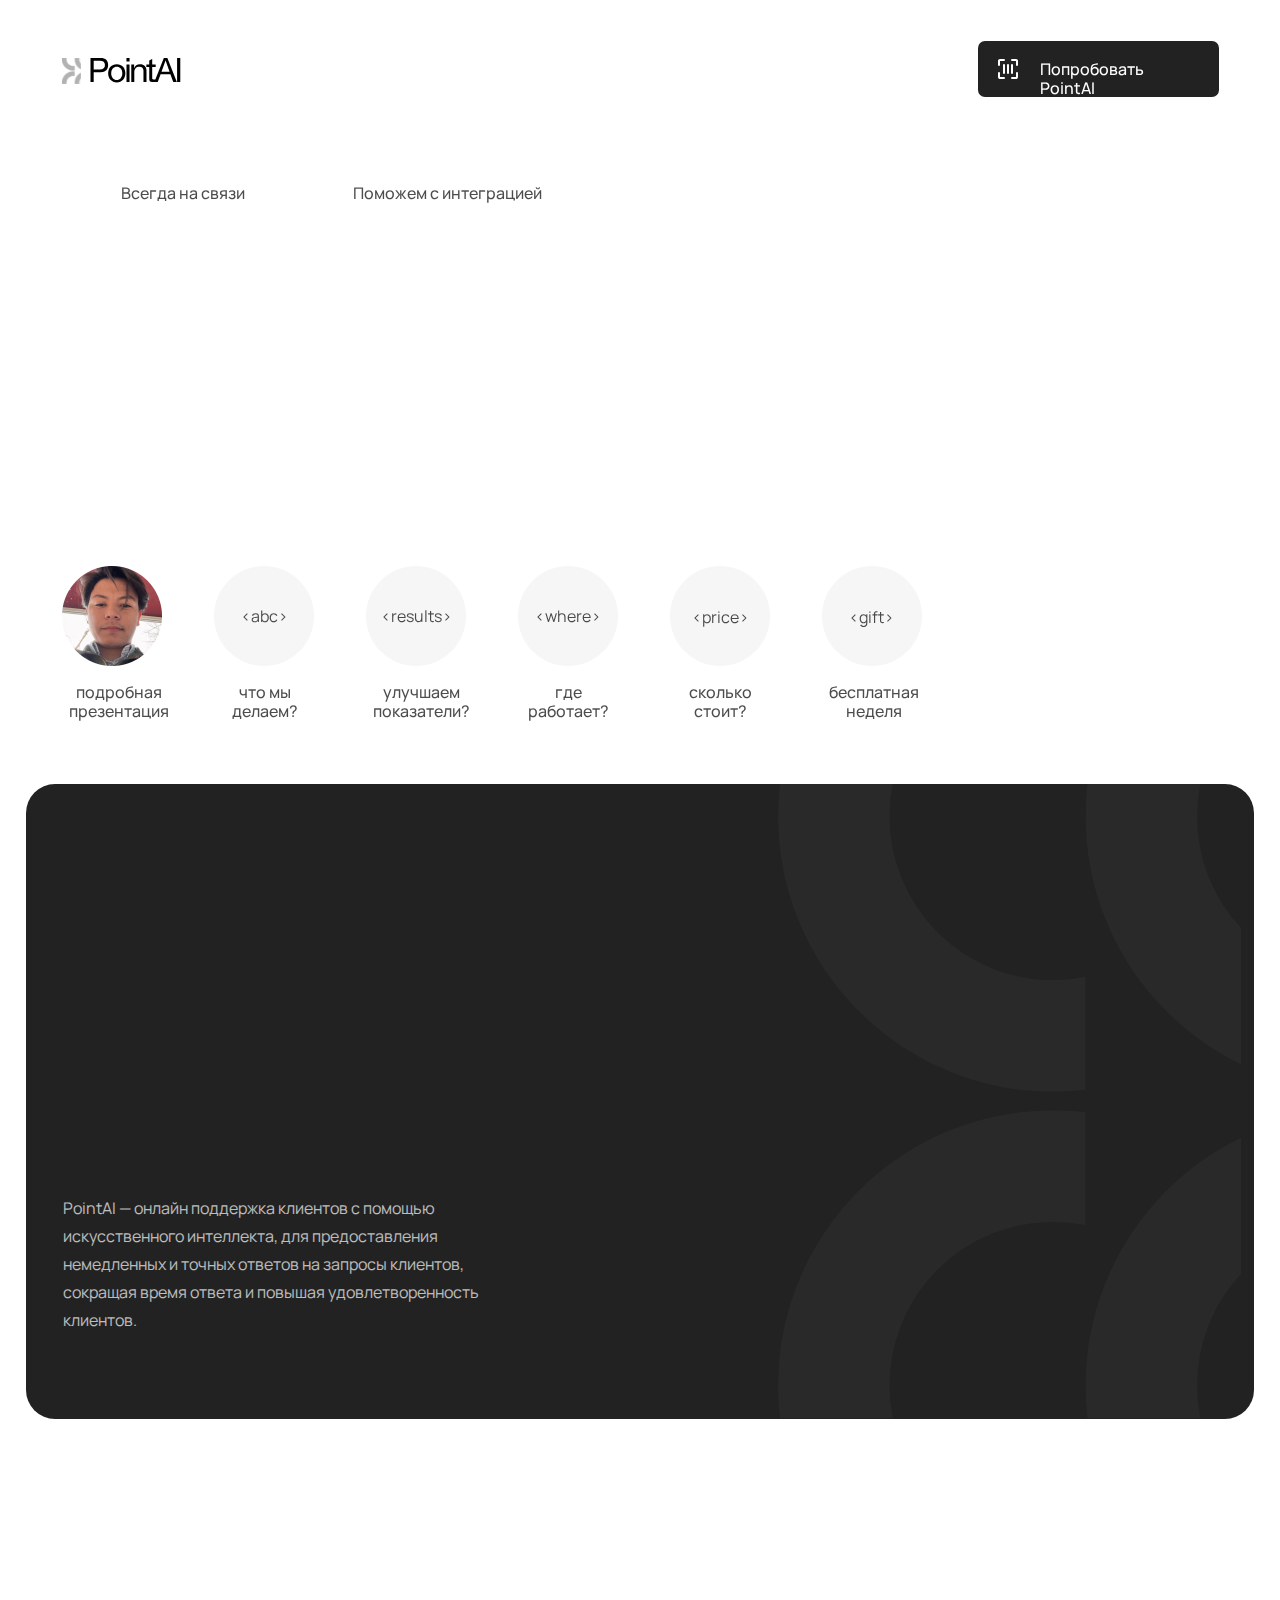
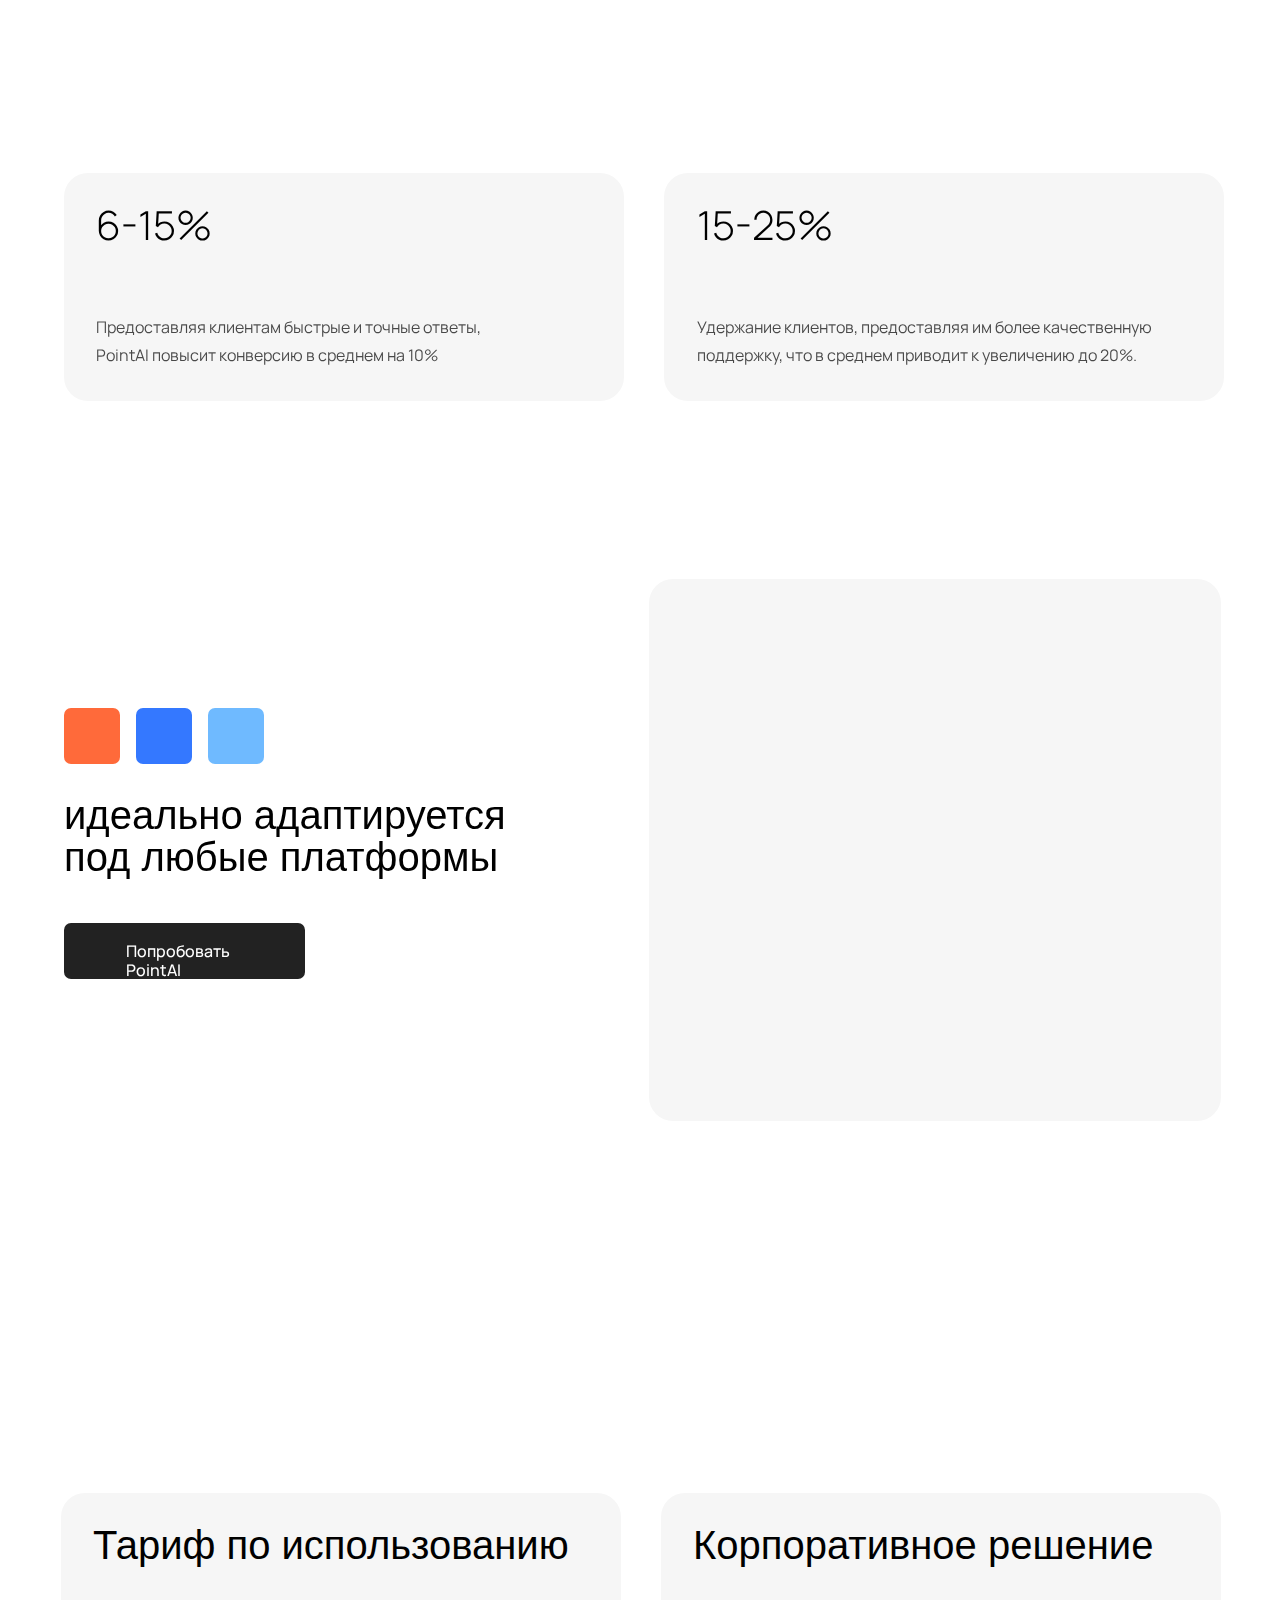
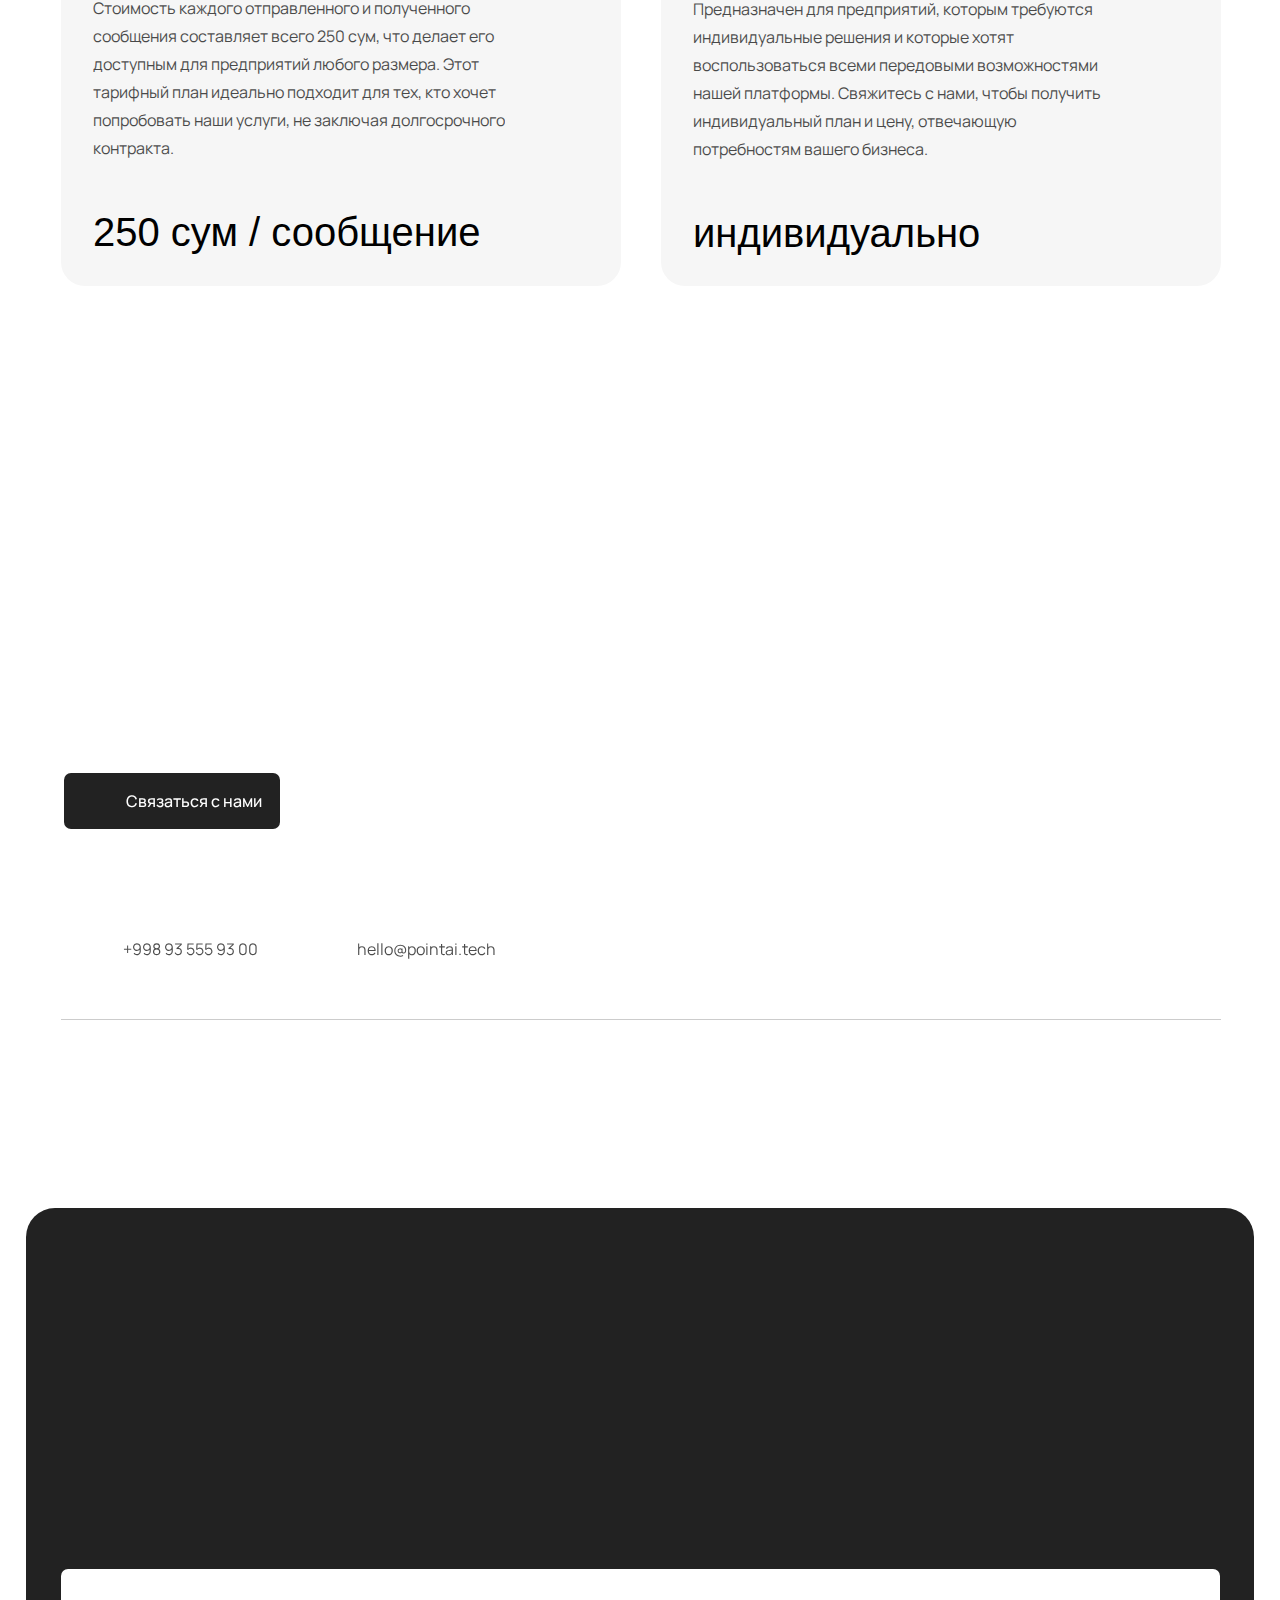
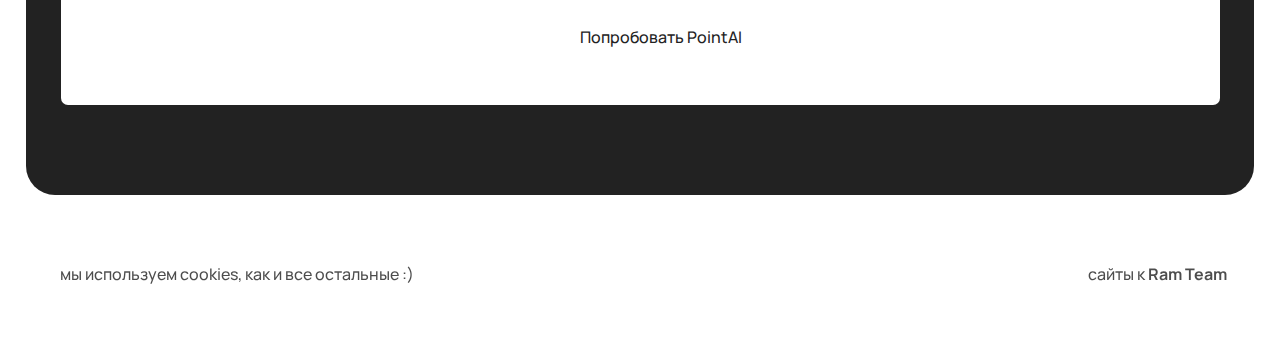
==== commit 3d2d8dec: "update text" ====
--- a/index.html
+++ b/index.html
@@ -1,265 +1,7150 @@
-<!DOCTYPE html><html><head><meta charset="utf-8" /><meta http-equiv="Content-Type" content="text/html; charset=utf-8" /><meta name="viewport" content="width=device-width, initial-scale=1.0" /> <!--metatextblock--><title>Blank page</title><meta property="og:url" content="page34441860.html" /><meta property="og:title" content="Blank page" /><meta property="og:description" content="" /><meta property="og:type" content="website" /><link rel="canonical" href="page34441860.html"><!--/metatextblock--><meta name="format-detection" content="telephone=no" /><meta http-equiv="x-dns-prefetch-control" content="on"><link rel="dns-prefetch" href="https://ws.tildacdn.com"><link rel="shortcut icon" href="images/tildafavicon.ico" type="image/x-icon" /><!-- Assets --><script src="https://neo.tildacdn.com/js/tilda-fallback-1.0.min.js" charset="utf-8" async></script><link rel="stylesheet" href="css/tilda-grid-3.0.min.css" type="text/css" media="all" onerror="this.loaderr='y';"/><link rel="stylesheet" href="css/tilda-blocks-page34441860.min.css?t=1677673382" type="text/css" media="all" onerror="this.loaderr='y';" /><link rel="stylesheet" href="css/tilda-animation-2.0.min.css" type="text/css" media="all" onerror="this.loaderr='y';" /><link rel="stylesheet" href="https://fonts.googleapis.com/css2?family=Manrope:wght@400;500&display=swap" type="text/css" /><script type="text/javascript">(function (d) {
-if (!d.visibilityState) {
-var s = d.createElement('script');
-s.src = 'js/tilda-polyfill-1.0.min.js';
-d.getElementsByTagName('head')[0].appendChild(s);
-}
-})(document);
-function t_onReady(func) {
-if (document.readyState != 'loading') {
-func();
-} else {
-document.addEventListener('DOMContentLoaded', func);
-}
-}
-function t_onFuncLoad(funcName, okFunc, time) {
-if (typeof window[funcName] === 'function') {
-okFunc();
-} else {
-setTimeout(function() {
-t_onFuncLoad(funcName, okFunc, time);
-},(time || 100));
-}
-}function t396_initialScale(t){var e=document.getElementById("rec"+t);if(e){var r=e.querySelector(".t396__artboard");if(r){var a,i=document.documentElement.clientWidth,l=[],d=r.getAttribute("data-artboard-screens");if(d){d=d.split(",");for(var o=0;o<d.length;o++)l[o]=parseInt(d[o],10)}else l=[320,480,640,960,1200];for(o=0;o<l.length;o++){var n=l[o];n<=i&&(a=n)}var g="edit"===window.allrecords.getAttribute("data-tilda-mode"),u="center"===t396_getFieldValue(r,"valign",a,l),c="grid"===t396_getFieldValue(r,"upscale",a,l),t=t396_getFieldValue(r,"height_vh",a,l),f=t396_getFieldValue(r,"height",a,l),e=!!window.opr&&!!window.opr.addons||!!window.opera||-1!==navigator.userAgent.indexOf(" OPR/");if(!g&&u&&!c&&!t&&f&&!e){for(var s=parseFloat((i/a).toFixed(3)),_=[r,r.querySelector(".t396__carrier"),r.querySelector(".t396__filter")],o=0;o<_.length;o++)_[o].style.height=parseInt(f,10)*s+"px";for(var h=r.querySelectorAll(".t396__elem"),o=0;o<h.length;o++)h[o].style.zoom=s}}}}function t396_getFieldValue(t,e,r,a){var i=a[a.length-1],l=r===i?t.getAttribute("data-artboard-"+e):t.getAttribute("data-artboard-"+e+"-res-"+r);if(!l)for(var d=0;d<a.length;d++){var o=a[d];if(!(o<=r)&&(l=o===i?t.getAttribute("data-artboard-"+e):t.getAttribute("data-artboard-"+e+"-res-"+o)))break}return l}</script><script src="js/tilda-scripts-3.0.min.js" charset="utf-8" defer onerror="this.loaderr='y';"></script><script src="js/tilda-blocks-page34441860.min.js?t=1677673382" charset="utf-8" async onerror="this.loaderr='y';"></script><script src="js/lazyload-1.3.min.js" charset="utf-8" async onerror="this.loaderr='y';"></script><script src="js/tilda-animation-2.0.min.js" charset="utf-8" async onerror="this.loaderr='y';"></script><script src="js/tilda-zero-1.1.min.js" charset="utf-8" async onerror="this.loaderr='y';"></script><script src="js/tilda-animation-sbs-1.0.min.js" charset="utf-8" async onerror="this.loaderr='y';"></script><script src="js/tilda-zero-scale-1.0.min.js" charset="utf-8" async onerror="this.loaderr='y';"></script><script src="js/tilda-events-1.0.min.js" charset="utf-8" async onerror="this.loaderr='y';"></script><script type="text/javascript">window.dataLayer = window.dataLayer || [];</script><script type="text/javascript">(function () {
-if((/bot|google|yandex|baidu|bing|msn|duckduckbot|teoma|slurp|crawler|spider|robot|crawling|facebook/i.test(navigator.userAgent))===false && typeof(sessionStorage)!='undefined' && sessionStorage.getItem('visited')!=='y' && document.visibilityState){
-var style=document.createElement('style');
-style.type='text/css';
-style.innerHTML='@media screen and (min-width: 980px) {.t-records {opacity: 0;}.t-records_animated {-webkit-transition: opacity ease-in-out .2s;-moz-transition: opacity ease-in-out .2s;-o-transition: opacity ease-in-out .2s;transition: opacity ease-in-out .2s;}.t-records.t-records_visible {opacity: 1;}}';
-document.getElementsByTagName('head')[0].appendChild(style);
-function t_setvisRecs(){
-var alr=document.querySelectorAll('.t-records');
-Array.prototype.forEach.call(alr, function(el) {
-el.classList.add("t-records_animated");
-});
-setTimeout(function () {
-Array.prototype.forEach.call(alr, function(el) {
-el.classList.add("t-records_visible");
-});
-sessionStorage.setItem("visited", "y");
-}, 400);
-} 
-document.addEventListener('DOMContentLoaded', t_setvisRecs);
-}
-})();</script></head><body class="t-body" style="margin:0;"><!--allrecords--><div id="allrecords" data-tilda-export="yes" class="t-records" data-hook="blocks-collection-content-node" data-tilda-project-id="6750904" data-tilda-page-id="34441860" data-tilda-formskey="e17189d0506723e42c3d5ad4c6750904" data-tilda-lazy="yes"><div id="rec556380932" class="r t-rec" style=" " data-animationappear="off" data-record-type="396" ><!-- T396 --><style>#rec556380932 .t396__artboard {height: 105px; background-color: #ffffff; }#rec556380932 .t396__filter {height: 105px; }#rec556380932 .t396__carrier{height: 105px; background-position: center center; background-attachment: scroll;background-size: cover;background-repeat: no-repeat;}@media screen and (max-width: 1439px) {#rec556380932 .t396__artboard {height: 105px;}#rec556380932 .t396__filter {height: 105px;}#rec556380932 .t396__carrier {height: 105px;background-attachment: scroll;}}@media screen and (max-width: 1199px) {#rec556380932 .t396__artboard {}#rec556380932 .t396__filter {}#rec556380932 .t396__carrier {background-attachment: scroll;}}@media screen and (max-width: 959px) {#rec556380932 .t396__artboard {}#rec556380932 .t396__filter {}#rec556380932 .t396__carrier {background-attachment: scroll;}}@media screen and (max-width: 639px) {#rec556380932 .t396__artboard {}#rec556380932 .t396__filter {}#rec556380932 .t396__carrier {background-attachment: scroll;}}@media screen and (max-width: 479px) {#rec556380932 .t396__artboard {height: 74px;}#rec556380932 .t396__filter {height: 74px;}#rec556380932 .t396__carrier {height: 74px;background-attachment: scroll;}} #rec556380932 .tn-elem[data-elem-id="1677509523028"] { z-index: 1; top: 53px;left: calc(50% - 720px + 140px);width: 121px;}#rec556380932 .tn-elem[data-elem-id="1677509523028"] .tn-atom { background-position: center center ;border-color: transparent ;border-style: solid ; }@media screen and (max-width: 1439px) {#rec556380932 .tn-elem[data-elem-id="1677509523028"] {left: calc(50% - 600px + 22px);}}@media screen and (max-width: 1199px) {#rec556380932 .tn-elem[data-elem-id="1677509523028"] {top: 43px;left: calc(50% - 480px + 12px);}}@media screen and (max-width: 959px) {}@media screen and (max-width: 639px) {}@media screen and (max-width: 479px) {#rec556380932 .tn-elem[data-elem-id="1677509523028"] {top: 33px;width: 85px;}} #rec556380932 .tn-elem[data-elem-id="1677509632094"] { z-index: 2; top: 41px;left: calc(50% - 720px + 1058px);width: 241px;height:56px;}#rec556380932 .tn-elem[data-elem-id="1677509632094"] .tn-atom { border-radius: 7px; background-color: #222222; background-position: center center ;border-color: transparent ;border-style: solid ; }@media screen and (max-width: 1439px) {#rec556380932 .tn-elem[data-elem-id="1677509632094"] {left: calc(50% - 600px + 938px);}}@media screen and (max-width: 1199px) {#rec556380932 .tn-elem[data-elem-id="1677509632094"] {top: 31px;left: calc(50% - 480px + 709px);}}@media screen and (max-width: 959px) {#rec556380932 .tn-elem[data-elem-id="1677509632094"] {left: calc(50% - 320px + 388px);}}@media screen and (max-width: 639px) {#rec556380932 .tn-elem[data-elem-id="1677509632094"] {left: calc(50% - 240px + 228px);}}@media screen and (max-width: 479px) {#rec556380932 .tn-elem[data-elem-id="1677509632094"] {top: -395px;left: calc(50% - 160px + 878px);}#rec556380932 .tn-elem[data-elem-id="1677509632094"] .tn-atom { opacity: 0; background-attachment: scroll; }} #rec556380932 .tn-elem[data-elem-id="1677509681955"] { z-index: 3; top: 57px;left: calc(50% - 720px + 1076px);width: 24px;}#rec556380932 .tn-elem[data-elem-id="1677509681955"] .tn-atom { background-position: center center ;border-color: transparent ;border-style: solid ; }@media screen and (max-width: 1439px) {#rec556380932 .tn-elem[data-elem-id="1677509681955"] {left: calc(50% - 600px + 956px);}}@media screen and (max-width: 1199px) {#rec556380932 .tn-elem[data-elem-id="1677509681955"] {top: 47px;left: calc(50% - 480px + 727px);}}@media screen and (max-width: 959px) {#rec556380932 .tn-elem[data-elem-id="1677509681955"] {left: calc(50% - 320px + 406px);}}@media screen and (max-width: 639px) {#rec556380932 .tn-elem[data-elem-id="1677509681955"] {left: calc(50% - 240px + 246px);}}@media screen and (max-width: 479px) {#rec556380932 .tn-elem[data-elem-id="1677509681955"] {top: -381px;left: calc(50% - 160px + 890px);}#rec556380932 .tn-elem[data-elem-id="1677509681955"] .tn-atom { opacity: 0; }} #rec556380932 .tn-elem[data-elem-id="1677509754590"] { color: #ffffff; z-index: 4; top: 60px;left: calc(50% - 720px + 1120px);width: 161px;}#rec556380932 .tn-elem[data-elem-id="1677509754590"] .tn-atom { color: #ffffff; font-size: 16px; font-family: 'manrope',Arial,sans-serif; line-height: 1.2; font-weight: 500; background-position: center center ;border-color: transparent ;border-style: solid ; }@media screen and (max-width: 1439px) {#rec556380932 .tn-elem[data-elem-id="1677509754590"] {left: calc(50% - 600px + 1000px);}}@media screen and (max-width: 1199px) {#rec556380932 .tn-elem[data-elem-id="1677509754590"] {top: 50px;left: calc(50% - 480px + 771px);}}@media screen and (max-width: 959px) {#rec556380932 .tn-elem[data-elem-id="1677509754590"] {left: calc(50% - 320px + 450px);}}@media screen and (max-width: 639px) {#rec556380932 .tn-elem[data-elem-id="1677509754590"] {left: calc(50% - 240px + 290px);}}@media screen and (max-width: 479px) {#rec556380932 .tn-elem[data-elem-id="1677509754590"] {top: -375px;left: calc(50% - 160px + 940px);}#rec556380932 .tn-elem[data-elem-id="1677509754590"] .tn-atom { opacity: 0; }}</style><div class='t396'><div class="t396__artboard" data-artboard-recid="556380932" data-artboard-screens="320,480,640,960,1200,1440" data-artboard-height="105" data-artboard-valign="center" data-artboard-upscale="grid" data-artboard-height-res-320="74" data-artboard-upscale-res-320="window" data-artboard-height-res-1200="105" 
-><div class="t396__carrier" data-artboard-recid="556380932"></div><div class="t396__filter" data-artboard-recid="556380932"></div><div class='t396__elem tn-elem tn-elem__5563809321677509523028' data-elem-id='1677509523028' data-elem-type='image' data-field-top-value="53" data-field-left-value="140" data-field-width-value="121" data-field-axisy-value="top" data-field-axisx-value="left" data-field-container-value="grid" data-field-topunits-value="px" data-field-leftunits-value="px" data-field-heightunits-value="" data-field-widthunits-value="px" data-field-filewidth-value="121" data-field-fileheight-value="37" data-field-top-res-320-value="33" data-field-width-res-320-value="85" data-field-top-res-960-value="43" data-field-left-res-960-value="12" data-field-left-res-1200-value="22" 
-><div class='tn-atom' ><img class='tn-atom__img t-img' data-original='images/tild3335-6336-4462-a561-376634643231__group_1948757017_1.svg' imgfield='tn_img_1677509523028'></div></div> <div class='t396__elem tn-elem tn-elem__5563809321677509632094' data-elem-id='1677509632094' data-elem-type='shape' data-field-top-value="41" data-field-left-value="1058" data-field-height-value="56" data-field-width-value="241" data-field-axisy-value="top" data-field-axisx-value="left" data-field-container-value="grid" data-field-topunits-value="px" data-field-leftunits-value="px" data-field-heightunits-value="px" data-field-widthunits-value="px" data-animate-sbs-event="hover" data-animate-sbs-trgels="1677509754590,1677509681955" data-animate-sbs-opts="[{'ti':'0','mx':'0','my':'0','sx':'1','sy':'1','op':'1','ro':'0','bl':'0','ea':'','dt':'0'},{'ti':400,'mx':'0','my':'0','sx':1.05,'sy':1.05,'op':'1','ro':'0','bl':'0','ea':'easeOut','dt':'0'}]" data-field-top-res-320-value="-395" data-field-left-res-320-value="878" data-field-left-res-480-value="228" data-field-left-res-640-value="388" data-field-top-res-960-value="31" data-field-left-res-960-value="709" data-field-left-res-1200-value="938" 
-><a class='tn-atom' href="http://t.me/pointaibot" ></a></div> <div class='t396__elem tn-elem tn-elem__5563809321677509681955' data-elem-id='1677509681955' data-elem-type='image' data-field-top-value="57" data-field-left-value="1076" data-field-width-value="24" data-field-axisy-value="top" data-field-axisx-value="left" data-field-container-value="grid" data-field-topunits-value="px" data-field-leftunits-value="px" data-field-heightunits-value="" data-field-widthunits-value="px" data-field-filewidth-value="24" data-field-fileheight-value="24" data-field-top-res-320-value="-381" data-field-left-res-320-value="890" data-field-left-res-480-value="246" data-field-left-res-640-value="406" data-field-top-res-960-value="47" data-field-left-res-960-value="727" data-field-left-res-1200-value="956" 
-><a class='tn-atom' href="http://t.me/pointaibot" ><img class='tn-atom__img t-img' data-original='images/tild3639-6438-4439-b838-346638323534__frame_1948757071.svg' imgfield='tn_img_1677509681955'></a></div> <div class='t396__elem tn-elem tn-elem__5563809321677509754590' data-elem-id='1677509754590' data-elem-type='text' data-field-top-value="60" data-field-left-value="1120" data-field-width-value="161" data-field-axisy-value="top" data-field-axisx-value="left" data-field-container-value="grid" data-field-topunits-value="px" data-field-leftunits-value="px" data-field-heightunits-value="" data-field-widthunits-value="px" data-field-top-res-320-value="-375" data-field-left-res-320-value="940" data-field-left-res-480-value="290" data-field-left-res-640-value="450" data-field-top-res-960-value="50" data-field-left-res-960-value="771" data-field-left-res-1200-value="1000" 
-><div class='tn-atom'><a href="http://t.me/pointaibot"style="color: inherit">Попробовать PointAI</a></div> </div> </div> </div> <script>t_onFuncLoad('t396_initialScale', function () {
-t396_initialScale('556380932');
-});
-t_onReady(function () {
-t_onFuncLoad('t396_init', function () {
-t396_init('556380932');
-});
-});</script><!-- /T396 --></div><div id="rec556388604" class="r t-rec" style=" " data-animationappear="off" data-record-type="396" ><!-- T396 --><style>#rec556388604 .t396__artboard {height: 679px; background-color: #ffffff; }#rec556388604 .t396__filter {height: 679px; }#rec556388604 .t396__carrier{height: 679px; background-position: center center; background-attachment: scroll;background-size: cover;background-repeat: no-repeat;}@media screen and (max-width: 1439px) {#rec556388604 .t396__artboard {height: 679px;}#rec556388604 .t396__filter {height: 679px;}#rec556388604 .t396__carrier {height: 679px;background-attachment: scroll;}}@media screen and (max-width: 1199px) {#rec556388604 .t396__artboard {}#rec556388604 .t396__filter {}#rec556388604 .t396__carrier {background-attachment: scroll;}}@media screen and (max-width: 959px) {#rec556388604 .t396__artboard {height: 908px;}#rec556388604 .t396__filter {height: 908px;}#rec556388604 .t396__carrier {height: 908px;background-attachment: scroll;}}@media screen and (max-width: 639px) {#rec556388604 .t396__artboard {}#rec556388604 .t396__filter {}#rec556388604 .t396__carrier {background-attachment: scroll;}}@media screen and (max-width: 479px) {#rec556388604 .t396__artboard {height: 658px;}#rec556388604 .t396__filter {height: 658px;}#rec556388604 .t396__carrier {height: 658px;background-attachment: scroll;}} #rec556388604 .tn-elem[data-elem-id="1677510112115"] { z-index: 2; top: 68px;left: calc(50% - 720px + 140px);width: 40px;}#rec556388604 .tn-elem[data-elem-id="1677510112115"] .tn-atom { background-position: center center ;border-color: transparent ;border-style: solid ; }@media screen and (max-width: 1439px) {#rec556388604 .tn-elem[data-elem-id="1677510112115"] {left: calc(50% - 600px + 21px);}}@media screen and (max-width: 1199px) {#rec556388604 .tn-elem[data-elem-id="1677510112115"] {left: calc(50% - 480px + 13px);}}@media screen and (max-width: 959px) {}@media screen and (max-width: 639px) {}@media screen and (max-width: 479px) {#rec556388604 .tn-elem[data-elem-id="1677510112115"] {top: 43px;left: calc(50% - 160px + 10px);width: 26px;}} #rec556388604 .tn-elem[data-elem-id="1677510327275"] { color: #000000; z-index: 8; top: 208px;left: calc(50% - 720px + 140px);width: 991px;}#rec556388604 .tn-elem[data-elem-id="1677510327275"] .tn-atom { color: #000000; font-size: 96px; font-family: 'Fonts',Arial,sans-serif; line-height: 0.95; font-weight: 300; background-position: center center ;border-color: transparent ;border-style: solid ; }@media screen and (max-width: 1439px) {#rec556388604 .tn-elem[data-elem-id="1677510327275"] {left: calc(50% - 600px + 21px);}}@media screen and (max-width: 1199px) {#rec556388604 .tn-elem[data-elem-id="1677510327275"] {left: calc(50% - 480px + 13px);}}@media screen and (max-width: 959px) {#rec556388604 .tn-elem[data-elem-id="1677510327275"] {left: calc(50% - 320px + 4px);width: 632px;}#rec556388604 .tn-elem[data-elem-id="1677510327275"] {text-align: center;}#rec556388604 .tn-elem[data-elem-id="1677510327275"] .tn-atom { font-size: 68px; }}@media screen and (max-width: 639px) {#rec556388604 .tn-elem[data-elem-id="1677510327275"] {left: calc(50% - 240px + -76px);}#rec556388604 .tn-elem[data-elem-id="1677510327275"] .tn-atom { font-size: 50px; }}@media screen and (max-width: 479px) {#rec556388604 .tn-elem[data-elem-id="1677510327275"] {top: 187px;left: calc(50% - 160px + 8px);width: 304px;}#rec556388604 .tn-elem[data-elem-id="1677510327275"] {text-align: center;}#rec556388604 .tn-elem[data-elem-id="1677510327275"] .tn-atom { font-size: 32px; }} #rec556388604 .tn-elem[data-elem-id="1677510565411"] { color: #000000; z-index: 5; top: 79px;left: calc(50% - 720px + 200px);width: 196px;}#rec556388604 .tn-elem[data-elem-id="1677510565411"] .tn-atom { color: #000000; font-size: 16px; font-family: 'Manrope',Arial,sans-serif; line-height: 1.2; font-weight: 500; opacity: 0.7; background-position: center center ;border-color: transparent ;border-style: solid ; }@media screen and (max-width: 1439px) {#rec556388604 .tn-elem[data-elem-id="1677510565411"] {left: calc(50% - 600px + 81px);}}@media screen and (max-width: 1199px) {#rec556388604 .tn-elem[data-elem-id="1677510565411"] {left: calc(50% - 480px + 73px);}}@media screen and (max-width: 959px) {}@media screen and (max-width: 639px) {}@media screen and (max-width: 479px) {#rec556388604 .tn-elem[data-elem-id="1677510565411"] {top: 49px;left: calc(50% - 160px + 46px);}#rec556388604 .tn-elem[data-elem-id="1677510565411"] .tn-atom { font-size: 12px; }} #rec556388604 .tn-elem[data-elem-id="1677510675871"] { color: #000000; text-align: center; z-index: 63; top: 578px;left: calc(50% - 720px + 147px);width: 87px;}#rec556388604 .tn-elem[data-elem-id="1677510675871"] .tn-atom { color: #000000; font-size: 16px; font-family: 'Manrope',Arial,sans-serif; line-height: 1.2; font-weight: 500; opacity: 0.7; background-position: center center ;border-color: transparent ;border-style: solid ; }@media screen and (max-width: 1439px) {#rec556388604 .tn-elem[data-elem-id="1677510675871"] {left: calc(50% - 600px + 29px);}}@media screen and (max-width: 1199px) {#rec556388604 .tn-elem[data-elem-id="1677510675871"] {left: calc(50% - 480px + 21px);}}@media screen and (max-width: 959px) {#rec556388604 .tn-elem[data-elem-id="1677510675871"] {left: calc(50% - 320px + 49px);}}@media screen and (max-width: 639px) {#rec556388604 .tn-elem[data-elem-id="1677510675871"] {top: 518px;}}@media screen and (max-width: 479px) {#rec556388604 .tn-elem[data-elem-id="1677510675871"] {top: 397px;left: calc(50% - 160px + 12px);}#rec556388604 .tn-elem[data-elem-id="1677510675871"] .tn-atom { font-size: 12px; }} #rec556388604 .tn-elem[data-elem-id="1677510515873"] { z-index: 58; top: 461px;left: calc(50% - 720px + 140px);width: 100px;}#rec556388604 .tn-elem[data-elem-id="1677510515873"] .tn-atom { background-position: center center ;border-color: transparent ;border-style: solid ; }@media screen and (max-width: 1439px) {#rec556388604 .tn-elem[data-elem-id="1677510515873"] {left: calc(50% - 600px + 22px);}}@media screen and (max-width: 1199px) {#rec556388604 .tn-elem[data-elem-id="1677510515873"] {left: calc(50% - 480px + 14px);}}@media screen and (max-width: 959px) {#rec556388604 .tn-elem[data-elem-id="1677510515873"] {left: calc(50% - 320px + 42px);}}@media screen and (max-width: 639px) {#rec556388604 .tn-elem[data-elem-id="1677510515873"] {top: 401px;}}@media screen and (max-width: 479px) {#rec556388604 .tn-elem[data-elem-id="1677510515873"] {top: 307px;left: calc(50% - 160px + 15px);width: 80px;}} #rec556388604 .tn-elem[data-elem-id="1677511250536"] { color: #000000; z-index: 69; top: 497px;left: calc(50% - 720px + 319px);width: 47px;}#rec556388604 .tn-elem[data-elem-id="1677511250536"] .tn-atom { color: #000000; font-size: 16px; font-family: 'Manrope',Arial,sans-serif; line-height: 1.75; font-weight: 400; opacity: 0.7; background-position: center center ;border-color: transparent ;border-style: solid ; }@media screen and (max-width: 1439px) {#rec556388604 .tn-elem[data-elem-id="1677511250536"] {left: calc(50% - 600px + 201px);}}@media screen and (max-width: 1199px) {#rec556388604 .tn-elem[data-elem-id="1677511250536"] {left: calc(50% - 480px + 193px);}}@media screen and (max-width: 959px) {#rec556388604 .tn-elem[data-elem-id="1677511250536"] {left: calc(50% - 320px + 221px);}}@media screen and (max-width: 639px) {#rec556388604 .tn-elem[data-elem-id="1677511250536"] {top: 437px;}}@media screen and (max-width: 479px) {#rec556388604 .tn-elem[data-elem-id="1677511250536"] {top: 337px;left: calc(50% - 160px + 138px);width: 45px;}#rec556388604 .tn-elem[data-elem-id="1677511250536"] {text-align: center;}#rec556388604 .tn-elem[data-elem-id="1677511250536"] .tn-atom { font-size: 12px; }} #rec556388604 .tn-elem[data-elem-id="1677511191525"] { z-index: 68; top: 461px;left: calc(50% - 720px + 292px);width: 100px;height:100px;}#rec556388604 .tn-elem[data-elem-id="1677511191525"] .tn-atom { border-radius: 3000px; background-color: #f6f6f6; background-position: center center ;border-color: transparent ;border-style: solid ; }@media screen and (max-width: 1439px) {#rec556388604 .tn-elem[data-elem-id="1677511191525"] {left: calc(50% - 600px + 174px);}}@media screen and (max-width: 1199px) {#rec556388604 .tn-elem[data-elem-id="1677511191525"] {left: calc(50% - 480px + 166px);}}@media screen and (max-width: 959px) {#rec556388604 .tn-elem[data-elem-id="1677511191525"] {left: calc(50% - 320px + 194px);}}@media screen and (max-width: 639px) {#rec556388604 .tn-elem[data-elem-id="1677511191525"] {top: 401px;}}@media screen and (max-width: 479px) {#rec556388604 .tn-elem[data-elem-id="1677511191525"] {top: 307px;left: calc(50% - 160px + 120px);width: 80px;height: 80px;}} #rec556388604 .tn-elem[data-elem-id="1677510711814"] { color: #000000; text-align: center; z-index: 67; top: 578px;left: calc(50% - 720px + 299px);width: 87px;}#rec556388604 .tn-elem[data-elem-id="1677510711814"] .tn-atom { color: #000000; font-size: 16px; font-family: 'Manrope',Arial,sans-serif; line-height: 1.2; font-weight: 500; opacity: 0.7; background-position: center center ;border-color: transparent ;border-style: solid ; }@media screen and (max-width: 1439px) {#rec556388604 .tn-elem[data-elem-id="1677510711814"] {left: calc(50% - 600px + 181px);}}@media screen and (max-width: 1199px) {#rec556388604 .tn-elem[data-elem-id="1677510711814"] {left: calc(50% - 480px + 173px);}}@media screen and (max-width: 959px) {#rec556388604 .tn-elem[data-elem-id="1677510711814"] {left: calc(50% - 320px + 201px);}}@media screen and (max-width: 639px) {#rec556388604 .tn-elem[data-elem-id="1677510711814"] {top: 518px;}}@media screen and (max-width: 479px) {#rec556388604 .tn-elem[data-elem-id="1677510711814"] {top: 397px;left: calc(50% - 160px + 135px);width: 50px;}#rec556388604 .tn-elem[data-elem-id="1677510711814"] .tn-atom { font-size: 12px; }} #rec556388604 .tn-elem[data-elem-id="1677510777881"] { color: #000000; z-index: 51; top: 497px;left: calc(50% - 720px + 459px);width: 47px;}#rec556388604 .tn-elem[data-elem-id="1677510777881"] .tn-atom { color: #000000; font-size: 16px; font-family: 'Manrope',Arial,sans-serif; line-height: 1.75; font-weight: 400; opacity: 0.7; background-position: center center ;border-color: transparent ;border-style: solid ; }@media screen and (max-width: 1439px) {#rec556388604 .tn-elem[data-elem-id="1677510777881"] {left: calc(50% - 600px + 341px);}}@media screen and (max-width: 1199px) {#rec556388604 .tn-elem[data-elem-id="1677510777881"] {left: calc(50% - 480px + 333px);}}@media screen and (max-width: 959px) {#rec556388604 .tn-elem[data-elem-id="1677510777881"] {left: calc(50% - 320px + 361px);}}@media screen and (max-width: 639px) {#rec556388604 .tn-elem[data-elem-id="1677510777881"] {top: 437px;}}@media screen and (max-width: 479px) {#rec556388604 .tn-elem[data-elem-id="1677510777881"] {top: 337px;left: calc(50% - 160px + 239px);}#rec556388604 .tn-elem[data-elem-id="1677510777881"] {text-align: center;}#rec556388604 .tn-elem[data-elem-id="1677510777881"] .tn-atom { font-size: 12px; }} #rec556388604 .tn-elem[data-elem-id="1677510777887"] { z-index: 50; top: 461px;left: calc(50% - 720px + 444px);width: 100px;height:100px;}#rec556388604 .tn-elem[data-elem-id="1677510777887"] .tn-atom { border-radius: 3000px; background-color: #f6f6f6; background-position: center center ;border-color: transparent ;border-style: solid ; }@media screen and (max-width: 1439px) {#rec556388604 .tn-elem[data-elem-id="1677510777887"] {left: calc(50% - 600px + 326px);}}@media screen and (max-width: 1199px) {#rec556388604 .tn-elem[data-elem-id="1677510777887"] {left: calc(50% - 480px + 318px);}}@media screen and (max-width: 959px) {#rec556388604 .tn-elem[data-elem-id="1677510777887"] {left: calc(50% - 320px + 346px);}}@media screen and (max-width: 639px) {#rec556388604 .tn-elem[data-elem-id="1677510777887"] {top: 401px;}}@media screen and (max-width: 479px) {#rec556388604 .tn-elem[data-elem-id="1677510777887"] {top: 307px;left: calc(50% - 160px + 225px);width: 80px;height: 80px;}} #rec556388604 .tn-elem[data-elem-id="1677510777892"] { color: #000000; text-align: center; z-index: 48; top: 578px;left: calc(50% - 720px + 451px);width: 87px;}#rec556388604 .tn-elem[data-elem-id="1677510777892"] .tn-atom { color: #000000; font-size: 16px; font-family: 'Manrope',Arial,sans-serif; line-height: 1.2; font-weight: 500; opacity: 0.7; background-position: center center ;border-color: transparent ;border-style: solid ; }@media screen and (max-width: 1439px) {#rec556388604 .tn-elem[data-elem-id="1677510777892"] {left: calc(50% - 600px + 333px);}}@media screen and (max-width: 1199px) {#rec556388604 .tn-elem[data-elem-id="1677510777892"] {left: calc(50% - 480px + 325px);}}@media screen and (max-width: 959px) {#rec556388604 .tn-elem[data-elem-id="1677510777892"] {left: calc(50% - 320px + 353px);}}@media screen and (max-width: 639px) {#rec556388604 .tn-elem[data-elem-id="1677510777892"] {top: 518px;}}@media screen and (max-width: 479px) {#rec556388604 .tn-elem[data-elem-id="1677510777892"] {top: 397px;left: calc(50% - 160px + 222px);}#rec556388604 .tn-elem[data-elem-id="1677510777892"] .tn-atom { font-size: 12px; }} #rec556388604 .tn-elem[data-elem-id="1677510191317"] { color: #000000; z-index: 7; top: 79px;left: calc(50% - 720px + 432px);width: 275px;}#rec556388604 .tn-elem[data-elem-id="1677510191317"] .tn-atom { color: #000000; font-size: 16px; font-family: 'Manrope',Arial,sans-serif; line-height: 1.2; font-weight: 500; opacity: 0.7; background-position: center center ;border-color: transparent ;border-style: solid ; }@media screen and (max-width: 1439px) {#rec556388604 .tn-elem[data-elem-id="1677510191317"] {left: calc(50% - 600px + 313px);}}@media screen and (max-width: 1199px) {#rec556388604 .tn-elem[data-elem-id="1677510191317"] {left: calc(50% - 480px + 305px);}}@media screen and (max-width: 959px) {}@media screen and (max-width: 639px) {}@media screen and (max-width: 479px) {#rec556388604 .tn-elem[data-elem-id="1677510191317"] {top: 87px;left: calc(50% - 160px + 46px);}#rec556388604 .tn-elem[data-elem-id="1677510191317"] .tn-atom { font-size: 12px; }} #rec556388604 .tn-elem[data-elem-id="1677510103083"] { z-index: 6; top: 68px;left: calc(50% - 720px + 372px);width: 40px;}#rec556388604 .tn-elem[data-elem-id="1677510103083"] .tn-atom { background-position: center center ;border-color: transparent ;border-style: solid ; }@media screen and (max-width: 1439px) {#rec556388604 .tn-elem[data-elem-id="1677510103083"] {left: calc(50% - 600px + 253px);}}@media screen and (max-width: 1199px) {#rec556388604 .tn-elem[data-elem-id="1677510103083"] {left: calc(50% - 480px + 245px);}}@media screen and (max-width: 959px) {}@media screen and (max-width: 639px) {}@media screen and (max-width: 479px) {#rec556388604 .tn-elem[data-elem-id="1677510103083"] {top: 81px;left: calc(50% - 160px + 10px);width: 26px;}} #rec556388604 .tn-elem[data-elem-id="1677510784745"] { color: #000000; z-index: 47; top: 497px;left: calc(50% - 720px + 613px);width: 47px;}#rec556388604 .tn-elem[data-elem-id="1677510784745"] .tn-atom { color: #000000; font-size: 16px; font-family: 'Manrope',Arial,sans-serif; line-height: 1.75; font-weight: 400; opacity: 0.7; background-position: center center ;border-color: transparent ;border-style: solid ; }@media screen and (max-width: 1439px) {#rec556388604 .tn-elem[data-elem-id="1677510784745"] {left: calc(50% - 600px + 495px);}}@media screen and (max-width: 1199px) {#rec556388604 .tn-elem[data-elem-id="1677510784745"] {left: calc(50% - 480px + 487px);}}@media screen and (max-width: 959px) {#rec556388604 .tn-elem[data-elem-id="1677510784745"] {left: calc(50% - 320px + 515px);}}@media screen and (max-width: 639px) {#rec556388604 .tn-elem[data-elem-id="1677510784745"] {top: 644px;left: calc(50% - 240px + 64px);}}@media screen and (max-width: 479px) {#rec556388604 .tn-elem[data-elem-id="1677510784745"] {top: 490px;left: calc(50% - 160px + 31px);}#rec556388604 .tn-elem[data-elem-id="1677510784745"] .tn-atom { font-size: 12px; }} #rec556388604 .tn-elem[data-elem-id="1677510784749"] { z-index: 46; top: 461px;left: calc(50% - 720px + 596px);width: 100px;height:100px;}#rec556388604 .tn-elem[data-elem-id="1677510784749"] .tn-atom { border-radius: 3000px; background-color: #f6f6f6; background-position: center center ;border-color: transparent ;border-style: solid ; }@media screen and (max-width: 1439px) {#rec556388604 .tn-elem[data-elem-id="1677510784749"] {left: calc(50% - 600px + 478px);}}@media screen and (max-width: 1199px) {#rec556388604 .tn-elem[data-elem-id="1677510784749"] {left: calc(50% - 480px + 470px);}}@media screen and (max-width: 959px) {#rec556388604 .tn-elem[data-elem-id="1677510784749"] {left: calc(50% - 320px + 498px);}}@media screen and (max-width: 639px) {#rec556388604 .tn-elem[data-elem-id="1677510784749"] {top: 608px;left: calc(50% - 240px + 42px);}}@media screen and (max-width: 479px) {#rec556388604 .tn-elem[data-elem-id="1677510784749"] {top: 460px;left: calc(50% - 160px + 15px);width: 80px;height: 80px;}} #rec556388604 .tn-elem[data-elem-id="1677510784754"] { color: #000000; text-align: center; z-index: 45; top: 578px;left: calc(50% - 720px + 603px);width: 87px;}#rec556388604 .tn-elem[data-elem-id="1677510784754"] .tn-atom { color: #000000; font-size: 16px; font-family: 'Manrope',Arial,sans-serif; line-height: 1.2; font-weight: 500; opacity: 0.7; background-position: center center ;border-color: transparent ;border-style: solid ; }@media screen and (max-width: 1439px) {#rec556388604 .tn-elem[data-elem-id="1677510784754"] {left: calc(50% - 600px + 485px);}}@media screen and (max-width: 1199px) {#rec556388604 .tn-elem[data-elem-id="1677510784754"] {left: calc(50% - 480px + 477px);}}@media screen and (max-width: 959px) {#rec556388604 .tn-elem[data-elem-id="1677510784754"] {left: calc(50% - 320px + 505px);}}@media screen and (max-width: 639px) {#rec556388604 .tn-elem[data-elem-id="1677510784754"] {top: 725px;left: calc(50% - 240px + 49px);}}@media screen and (max-width: 479px) {#rec556388604 .tn-elem[data-elem-id="1677510784754"] {top: 550px;left: calc(50% - 160px + 30px);width: 10px;}#rec556388604 .tn-elem[data-elem-id="1677510784754"] .tn-atom { font-size: 12px; }} #rec556388604 .tn-elem[data-elem-id="1677510786180"] { color: #000000; z-index: 42; top: 498px;left: calc(50% - 720px + 770px);width: 47px;}#rec556388604 .tn-elem[data-elem-id="1677510786180"] .tn-atom { color: #000000; font-size: 16px; font-family: 'Manrope',Arial,sans-serif; line-height: 1.75; font-weight: 400; opacity: 0.7; background-position: center center ;border-color: transparent ;border-style: solid ; }@media screen and (max-width: 1439px) {#rec556388604 .tn-elem[data-elem-id="1677510786180"] {left: calc(50% - 600px + 652px);}}@media screen and (max-width: 1199px) {#rec556388604 .tn-elem[data-elem-id="1677510786180"] {left: calc(50% - 480px + 644px);}}@media screen and (max-width: 959px) {#rec556388604 .tn-elem[data-elem-id="1677510786180"] {top: 705px;left: calc(50% - 320px + 216px);}}@media screen and (max-width: 639px) {#rec556388604 .tn-elem[data-elem-id="1677510786180"] {top: 645px;}}@media screen and (max-width: 479px) {#rec556388604 .tn-elem[data-elem-id="1677510786180"] {top: 490px;left: calc(50% - 160px + 137px);}#rec556388604 .tn-elem[data-elem-id="1677510786180"] {text-align: center;}#rec556388604 .tn-elem[data-elem-id="1677510786180"] .tn-atom { font-size: 12px; }} #rec556388604 .tn-elem[data-elem-id="1677510786183"] { z-index: 41; top: 461px;left: calc(50% - 720px + 748px);width: 100px;height:100px;}#rec556388604 .tn-elem[data-elem-id="1677510786183"] .tn-atom { border-radius: 3000px; background-color: #f6f6f6; background-position: center center ;border-color: transparent ;border-style: solid ; }@media screen and (max-width: 1439px) {#rec556388604 .tn-elem[data-elem-id="1677510786183"] {left: calc(50% - 600px + 630px);}}@media screen and (max-width: 1199px) {#rec556388604 .tn-elem[data-elem-id="1677510786183"] {left: calc(50% - 480px + 622px);}}@media screen and (max-width: 959px) {#rec556388604 .tn-elem[data-elem-id="1677510786183"] {top: 668px;left: calc(50% - 320px + 194px);}}@media screen and (max-width: 639px) {#rec556388604 .tn-elem[data-elem-id="1677510786183"] {top: 608px;left: calc(50% - 240px + 194px);}}@media screen and (max-width: 479px) {#rec556388604 .tn-elem[data-elem-id="1677510786183"] {top: 460px;left: calc(50% - 160px + 120px);width: 80px;height: 80px;}} #rec556388604 .tn-elem[data-elem-id="1677510786188"] { color: #000000; text-align: center; z-index: 40; top: 578px;left: calc(50% - 720px + 755px);width: 87px;}#rec556388604 .tn-elem[data-elem-id="1677510786188"] .tn-atom { color: #000000; font-size: 16px; font-family: 'Manrope',Arial,sans-serif; line-height: 1.2; font-weight: 500; opacity: 0.7; background-position: center center ;border-color: transparent ;border-style: solid ; }@media screen and (max-width: 1439px) {#rec556388604 .tn-elem[data-elem-id="1677510786188"] {left: calc(50% - 600px + 637px);}}@media screen and (max-width: 1199px) {#rec556388604 .tn-elem[data-elem-id="1677510786188"] {left: calc(50% - 480px + 629px);}}@media screen and (max-width: 959px) {#rec556388604 .tn-elem[data-elem-id="1677510786188"] {top: 785px;left: calc(50% - 320px + 201px);}}@media screen and (max-width: 639px) {#rec556388604 .tn-elem[data-elem-id="1677510786188"] {top: 725px;}}@media screen and (max-width: 479px) {#rec556388604 .tn-elem[data-elem-id="1677510786188"] {top: 550px;left: calc(50% - 160px + 130px);width: 60px;}#rec556388604 .tn-elem[data-elem-id="1677510786188"] .tn-atom { font-size: 12px; }} #rec556388604 .tn-elem[data-elem-id="1677510787329"] { color: #000000; z-index: 61; top: 498px;left: calc(50% - 720px + 927px);width: 47px;}#rec556388604 .tn-elem[data-elem-id="1677510787329"] .tn-atom { color: #000000; font-size: 16px; font-family: 'Manrope',Arial,sans-serif; line-height: 1.75; font-weight: 400; opacity: 0.7; background-position: center center ;border-color: transparent ;border-style: solid ; }@media screen and (max-width: 1439px) {#rec556388604 .tn-elem[data-elem-id="1677510787329"] {left: calc(50% - 600px + 809px);}}@media screen and (max-width: 1199px) {#rec556388604 .tn-elem[data-elem-id="1677510787329"] {left: calc(50% - 480px + 801px);}}@media screen and (max-width: 959px) {#rec556388604 .tn-elem[data-elem-id="1677510787329"] {top: 705px;left: calc(50% - 320px + 374px);}}@media screen and (max-width: 639px) {#rec556388604 .tn-elem[data-elem-id="1677510787329"] {top: 645px;}}@media screen and (max-width: 479px) {#rec556388604 .tn-elem[data-elem-id="1677510787329"] {top: 490px;left: calc(50% - 160px + 248px);width: 41px;}#rec556388604 .tn-elem[data-elem-id="1677510787329"] {text-align: center;}#rec556388604 .tn-elem[data-elem-id="1677510787329"] .tn-atom { font-size: 12px; }} #rec556388604 .tn-elem[data-elem-id="1677510787333"] { z-index: 60; top: 461px;left: calc(50% - 720px + 900px);width: 100px;height:100px;}#rec556388604 .tn-elem[data-elem-id="1677510787333"] .tn-atom { border-radius: 3000px; background-color: #f6f6f6; background-position: center center ;border-color: transparent ;border-style: solid ; }@media screen and (max-width: 1439px) {#rec556388604 .tn-elem[data-elem-id="1677510787333"] {left: calc(50% - 600px + 782px);}}@media screen and (max-width: 1199px) {#rec556388604 .tn-elem[data-elem-id="1677510787333"] {left: calc(50% - 480px + 774px);}}@media screen and (max-width: 959px) {#rec556388604 .tn-elem[data-elem-id="1677510787333"] {top: 670px;left: calc(50% - 320px + 347px);}}@media screen and (max-width: 639px) {#rec556388604 .tn-elem[data-elem-id="1677510787333"] {top: 610px;}}@media screen and (max-width: 479px) {#rec556388604 .tn-elem[data-elem-id="1677510787333"] {top: 460px;left: calc(50% - 160px + 228px);width: 80px;height: 80px;}} #rec556388604 .tn-elem[data-elem-id="1677510787339"] { color: #000000; text-align: center; z-index: 57; top: 578px;left: calc(50% - 720px + 907px);width: 87px;}#rec556388604 .tn-elem[data-elem-id="1677510787339"] .tn-atom { color: #000000; font-size: 16px; font-family: 'Manrope',Arial,sans-serif; line-height: 1.2; font-weight: 500; opacity: 0.7; background-position: center center ;border-color: transparent ;border-style: solid ; }@media screen and (max-width: 1439px) {#rec556388604 .tn-elem[data-elem-id="1677510787339"] {left: calc(50% - 600px + 789px);}}@media screen and (max-width: 1199px) {#rec556388604 .tn-elem[data-elem-id="1677510787339"] {left: calc(50% - 480px + 781px);}}@media screen and (max-width: 959px) {#rec556388604 .tn-elem[data-elem-id="1677510787339"] {top: 785px;left: calc(50% - 320px + 352px);}}@media screen and (max-width: 639px) {#rec556388604 .tn-elem[data-elem-id="1677510787339"] {top: 725px;}}@media screen and (max-width: 479px) {#rec556388604 .tn-elem[data-elem-id="1677510787339"] {top: 550px;left: calc(50% - 160px + 225px);}#rec556388604 .tn-elem[data-elem-id="1677510787339"] .tn-atom { font-size: 12px; }}</style><div class='t396'><div class="t396__artboard" data-artboard-recid="556388604" data-artboard-screens="320,480,640,960,1200,1440" data-artboard-height="679" data-artboard-valign="center" data-artboard-upscale="grid" data-artboard-height-res-320="658" data-artboard-upscale-res-320="window" data-artboard-height-res-640="908" data-artboard-height-res-1200="679" 
-><div class="t396__carrier" data-artboard-recid="556388604"></div><div class="t396__filter" data-artboard-recid="556388604"></div><div class='t396__elem tn-elem tn-elem__5563886041677510112115 t-animate' data-elem-id='1677510112115' data-elem-type='image' data-field-top-value="68" data-field-left-value="140" data-field-width-value="40" data-field-axisy-value="top" data-field-axisx-value="left" data-field-container-value="grid" data-field-topunits-value="px" data-field-leftunits-value="px" data-field-heightunits-value="" data-field-widthunits-value="px" data-animate-style="zoomin" data-animate-duration="0.4" data-animate-scale="1.95" data-animate-mobile="y" data-field-filewidth-value="40" data-field-fileheight-value="40" data-field-top-res-320-value="43" data-field-left-res-320-value="10" data-field-width-res-320-value="26" data-animate-duration-res-320="0.2" data-field-left-res-960-value="13" data-field-left-res-1200-value="21" 
-><div class='tn-atom' ><img class='tn-atom__img t-img' data-original='images/tild3663-3035-4433-a631-626462343230__ri_customer-service-.svg' imgfield='tn_img_1677510112115'></div></div> <div class='t396__elem tn-elem tn-elem__5563886041677510327275 t-animate' data-elem-id='1677510327275' data-elem-type='text' data-field-top-value="208" data-field-left-value="140" data-field-width-value="991" data-field-axisy-value="top" data-field-axisx-value="left" data-field-container-value="grid" data-field-topunits-value="px" data-field-leftunits-value="px" data-field-heightunits-value="" data-field-widthunits-value="px" data-animate-style="fadeinup" data-animate-duration="0.7" data-animate-distance="100" data-animate-mobile="y" data-field-top-res-320-value="187" data-field-left-res-320-value="8" data-field-width-res-320-value="304" data-field-left-res-480-value="-76" data-field-left-res-640-value="4" data-field-width-res-640-value="632" data-field-left-res-960-value="13" data-field-left-res-1200-value="21" 
-><div class='tn-atom'field='tn_text_1677510327275'>клиентский сервис°<br>при помощи ИИ</div> </div> <div class='t396__elem tn-elem tn-elem__5563886041677510565411' data-elem-id='1677510565411' data-elem-type='text' data-field-top-value="79" data-field-left-value="200" data-field-width-value="196" data-field-axisy-value="top" data-field-axisx-value="left" data-field-container-value="grid" data-field-topunits-value="px" data-field-leftunits-value="px" data-field-heightunits-value="" data-field-widthunits-value="px" data-field-top-res-320-value="49" data-field-left-res-320-value="46" data-field-left-res-960-value="73" data-field-left-res-1200-value="81" 
-><div class='tn-atom'field='tn_text_1677510565411'>Всегда на связи</div> </div> <div class='t396__elem tn-elem tn-elem__5563886041677510675871' data-elem-id='1677510675871' data-elem-type='text' data-field-top-value="578" data-field-left-value="147" data-field-width-value="87" data-field-axisy-value="top" data-field-axisx-value="left" data-field-container-value="grid" data-field-topunits-value="px" data-field-leftunits-value="px" data-field-heightunits-value="" data-field-widthunits-value="px" data-field-top-res-320-value="397" data-field-left-res-320-value="12" data-field-top-res-480-value="518" data-field-left-res-640-value="49" data-field-left-res-960-value="21" data-field-left-res-1200-value="29" 
-><div class='tn-atom'><a href="http://t.me/khamidov"style="color: inherit">подробная презентация</a></div> </div> <div class='t396__elem tn-elem tn-elem__5563886041677510515873' data-elem-id='1677510515873' data-elem-type='image' data-field-top-value="461" data-field-left-value="140" data-field-width-value="100" data-field-axisy-value="top" data-field-axisx-value="left" data-field-container-value="grid" data-field-topunits-value="px" data-field-leftunits-value="px" data-field-heightunits-value="" data-field-widthunits-value="px" data-animate-sbs-event="hover" data-animate-sbs-trgels="1677510675871,1677510515873" data-animate-sbs-opts="[{'ti':'0','mx':'0','my':'0','sx':'1','sy':'1','op':'1','ro':'0','bl':'0','ea':'','dt':'0'},{'ti':400,'mx':'0','my':'0','sx':1.2,'sy':1.2,'op':1,'ro':'0','bl':'0','ea':'easeOut','dt':'0'}]" data-field-filewidth-value="200" data-field-fileheight-value="200" data-field-top-res-320-value="307" data-field-left-res-320-value="15" data-field-width-res-320-value="80" data-field-top-res-480-value="401" data-field-left-res-640-value="42" data-field-left-res-960-value="14" data-field-left-res-1200-value="22" 
-><a class='tn-atom' href="http://t.me/khamidov" ><img class='tn-atom__img t-img' data-original='images/tild6132-3232-4338-b963-303433323932__frame_1948757070.png' imgfield='tn_img_1677510515873'></a></div> <div class='t396__elem tn-elem tn-elem__5563886041677511250536' data-elem-id='1677511250536' data-elem-type='text' data-field-top-value="497" data-field-left-value="319" data-field-width-value="47" data-field-axisy-value="top" data-field-axisx-value="left" data-field-container-value="grid" data-field-topunits-value="px" data-field-leftunits-value="px" data-field-heightunits-value="" data-field-widthunits-value="px" data-field-top-res-320-value="337" data-field-left-res-320-value="138" data-field-width-res-320-value="45" data-field-top-res-480-value="437" data-field-left-res-640-value="221" data-field-left-res-960-value="193" data-field-left-res-1200-value="201" 
-><div class='tn-atom'><a href="#rec556414196"style="color: inherit">&lt;abc&gt;</a></div> </div> <div class='t396__elem tn-elem tn-elem__5563886041677511191525' data-elem-id='1677511191525' data-elem-type='shape' data-field-top-value="461" data-field-left-value="292" data-field-height-value="100" data-field-width-value="100" data-field-axisy-value="top" data-field-axisx-value="left" data-field-container-value="grid" data-field-topunits-value="px" data-field-leftunits-value="px" data-field-heightunits-value="px" data-field-widthunits-value="px" data-animate-sbs-event="hover" data-animate-sbs-trgels="1677510711814,1677510266929,1677511250536" data-animate-sbs-opts="[{'ti':'0','mx':'0','my':'0','sx':'1','sy':'1','op':'1','ro':'0','bl':'0','ea':'','dt':'0'},{'ti':400,'mx':'0','my':'0','sx':1.2,'sy':1.2,'op':1,'ro':'0','bl':'0','ea':'easeOut','dt':'0'}]" data-field-top-res-320-value="307" data-field-left-res-320-value="120" data-field-height-res-320-value="80" data-field-width-res-320-value="80" data-field-top-res-480-value="401" data-field-left-res-640-value="194" data-field-left-res-960-value="166" data-field-left-res-1200-value="174" 
-><a class='tn-atom' href="#rec556414196" ></a></div> <div class='t396__elem tn-elem tn-elem__5563886041677510711814' data-elem-id='1677510711814' data-elem-type='text' data-field-top-value="578" data-field-left-value="299" data-field-width-value="87" data-field-axisy-value="top" data-field-axisx-value="left" data-field-container-value="grid" data-field-topunits-value="px" data-field-leftunits-value="px" data-field-heightunits-value="" data-field-widthunits-value="px" data-field-top-res-320-value="397" data-field-left-res-320-value="135" data-field-width-res-320-value="50" data-field-top-res-480-value="518" data-field-left-res-640-value="201" data-field-left-res-960-value="173" data-field-left-res-1200-value="181" 
-><div class='tn-atom'><a href="#rec556414196"style="color: inherit">что мы делаем?</a></div> </div> <div class='t396__elem tn-elem tn-elem__5563886041677510777881' data-elem-id='1677510777881' data-elem-type='text' data-field-top-value="497" data-field-left-value="459" data-field-width-value="47" data-field-axisy-value="top" data-field-axisx-value="left" data-field-container-value="grid" data-field-topunits-value="px" data-field-leftunits-value="px" data-field-heightunits-value="" data-field-widthunits-value="px" data-field-top-res-320-value="337" data-field-left-res-320-value="239" data-field-top-res-480-value="437" data-field-left-res-640-value="361" data-field-left-res-960-value="333" data-field-left-res-1200-value="341" 
-><div class='tn-atom'><a href="#rec556423667"style="color: inherit">&lt;results&gt;</a></div> </div> <div class='t396__elem tn-elem tn-elem__5563886041677510777887' data-elem-id='1677510777887' data-elem-type='shape' data-field-top-value="461" data-field-left-value="444" data-field-height-value="100" data-field-width-value="100" data-field-axisy-value="top" data-field-axisx-value="left" data-field-container-value="grid" data-field-topunits-value="px" data-field-leftunits-value="px" data-field-heightunits-value="px" data-field-widthunits-value="px" data-animate-sbs-event="hover" data-animate-sbs-trgels="1677510777881,1677510777892" data-animate-sbs-opts="[{'ti':'0','mx':'0','my':'0','sx':'1','sy':'1','op':'1','ro':'0','bl':'0','ea':'','dt':'0'},{'ti':400,'mx':'0','my':'0','sx':1.2,'sy':1.2,'op':1,'ro':'0','bl':'0','ea':'easeOut','dt':'0'}]" data-field-top-res-320-value="307" data-field-left-res-320-value="225" data-field-height-res-320-value="80" data-field-width-res-320-value="80" data-field-top-res-480-value="401" data-field-left-res-640-value="346" data-field-left-res-960-value="318" data-field-left-res-1200-value="326" 
-><a class='tn-atom' href="#rec556423667" ></a></div> <div class='t396__elem tn-elem tn-elem__5563886041677510777892' data-elem-id='1677510777892' data-elem-type='text' data-field-top-value="578" data-field-left-value="451" data-field-width-value="87" data-field-axisy-value="top" data-field-axisx-value="left" data-field-container-value="grid" data-field-topunits-value="px" data-field-leftunits-value="px" data-field-heightunits-value="" data-field-widthunits-value="px" data-field-top-res-320-value="397" data-field-left-res-320-value="222" data-field-top-res-480-value="518" data-field-left-res-640-value="353" data-field-left-res-960-value="325" data-field-left-res-1200-value="333" 
-><div class='tn-atom'><a href="#rec556423667"style="color: inherit">улучшаем показатели?</a></div> </div> <div class='t396__elem tn-elem tn-elem__5563886041677510191317' data-elem-id='1677510191317' data-elem-type='text' data-field-top-value="79" data-field-left-value="432" data-field-width-value="275" data-field-axisy-value="top" data-field-axisx-value="left" data-field-container-value="grid" data-field-topunits-value="px" data-field-leftunits-value="px" data-field-heightunits-value="" data-field-widthunits-value="px" data-field-top-res-320-value="87" data-field-left-res-320-value="46" data-field-left-res-960-value="305" data-field-left-res-1200-value="313" 
-><div class='tn-atom'field='tn_text_1677510191317'>Поможем с интеграцией</div> </div> <div class='t396__elem tn-elem tn-elem__5563886041677510103083 t-animate' data-elem-id='1677510103083' data-elem-type='image' data-field-top-value="68" data-field-left-value="372" data-field-width-value="40" data-field-axisy-value="top" data-field-axisx-value="left" data-field-container-value="grid" data-field-topunits-value="px" data-field-leftunits-value="px" data-field-heightunits-value="" data-field-widthunits-value="px" data-animate-style="zoomin" data-animate-duration="0.4" data-animate-scale="1.95" data-animate-mobile="y" data-field-filewidth-value="40" data-field-fileheight-value="40" data-field-top-res-320-value="81" data-field-left-res-320-value="10" data-field-width-res-320-value="26" data-animate-duration-res-320="0.2" data-field-left-res-960-value="245" data-field-left-res-1200-value="253" 
-><div class='tn-atom' ><img class='tn-atom__img t-img' data-original='images/tild3761-3462-4166-b661-613631303235__ri_service-line.svg' imgfield='tn_img_1677510103083'></div></div> <div class='t396__elem tn-elem tn-elem__5563886041677510784745' data-elem-id='1677510784745' data-elem-type='text' data-field-top-value="497" data-field-left-value="613" data-field-width-value="47" data-field-axisy-value="top" data-field-axisx-value="left" data-field-container-value="grid" data-field-topunits-value="px" data-field-leftunits-value="px" data-field-heightunits-value="" data-field-widthunits-value="px" data-field-top-res-320-value="490" data-field-left-res-320-value="31" data-field-top-res-480-value="644" data-field-left-res-480-value="64" data-field-left-res-640-value="515" data-field-left-res-960-value="487" data-field-left-res-1200-value="495" 
-><div class='tn-atom'><a href="#rec556598717"style="color: inherit">&lt;where&gt;</a></div> </div> <div class='t396__elem tn-elem tn-elem__5563886041677510784749' data-elem-id='1677510784749' data-elem-type='shape' data-field-top-value="461" data-field-left-value="596" data-field-height-value="100" data-field-width-value="100" data-field-axisy-value="top" data-field-axisx-value="left" data-field-container-value="grid" data-field-topunits-value="px" data-field-leftunits-value="px" data-field-heightunits-value="px" data-field-widthunits-value="px" data-animate-sbs-event="hover" data-animate-sbs-trgels="1677510784745,1677510784754" data-animate-sbs-opts="[{'ti':'0','mx':'0','my':'0','sx':'1','sy':'1','op':'1','ro':'0','bl':'0','ea':'','dt':'0'},{'ti':400,'mx':'0','my':'0','sx':1.2,'sy':1.2,'op':1,'ro':'0','bl':'0','ea':'easeOut','dt':'0'}]" data-field-top-res-320-value="460" data-field-left-res-320-value="15" data-field-height-res-320-value="80" data-field-width-res-320-value="80" data-field-top-res-480-value="608" data-field-left-res-480-value="42" data-field-left-res-640-value="498" data-field-left-res-960-value="470" data-field-left-res-1200-value="478" 
-><a class='tn-atom' href="#rec556598717" ></a></div> <div class='t396__elem tn-elem tn-elem__5563886041677510784754' data-elem-id='1677510784754' data-elem-type='text' data-field-top-value="578" data-field-left-value="603" data-field-width-value="87" data-field-axisy-value="top" data-field-axisx-value="left" data-field-container-value="grid" data-field-topunits-value="px" data-field-leftunits-value="px" data-field-heightunits-value="" data-field-widthunits-value="px" data-field-top-res-320-value="550" data-field-left-res-320-value="30" data-field-width-res-320-value="10" data-field-top-res-480-value="725" data-field-left-res-480-value="49" data-field-left-res-640-value="505" data-field-left-res-960-value="477" data-field-left-res-1200-value="485" 
-><div class='tn-atom'><a href="#rec556598717"style="color: inherit">где работает?</a></div> </div> <div class='t396__elem tn-elem tn-elem__5563886041677510786180' data-elem-id='1677510786180' data-elem-type='text' data-field-top-value="498" data-field-left-value="770" data-field-width-value="47" data-field-axisy-value="top" data-field-axisx-value="left" data-field-container-value="grid" data-field-topunits-value="px" data-field-leftunits-value="px" data-field-heightunits-value="" data-field-widthunits-value="px" data-field-top-res-320-value="490" data-field-left-res-320-value="137" data-field-top-res-480-value="645" data-field-top-res-640-value="705" data-field-left-res-640-value="216" data-field-left-res-960-value="644" data-field-left-res-1200-value="652" 
-><div class='tn-atom'><a href="#rec556607726"style="color: inherit">&lt;price&gt;</a></div> </div> <div class='t396__elem tn-elem tn-elem__5563886041677510786183' data-elem-id='1677510786183' data-elem-type='shape' data-field-top-value="461" data-field-left-value="748" data-field-height-value="100" data-field-width-value="100" data-field-axisy-value="top" data-field-axisx-value="left" data-field-container-value="grid" data-field-topunits-value="px" data-field-leftunits-value="px" data-field-heightunits-value="px" data-field-widthunits-value="px" data-animate-sbs-event="hover" data-animate-sbs-trgels="1677510786180,1677510786188" data-animate-sbs-opts="[{'ti':'0','mx':'0','my':'0','sx':'1','sy':'1','op':'1','ro':'0','bl':'0','ea':'','dt':'0'},{'ti':400,'mx':'0','my':'0','sx':1.2,'sy':1.2,'op':1,'ro':'0','bl':'0','ea':'easeOut','dt':'0'}]" data-field-top-res-320-value="460" data-field-left-res-320-value="120" data-field-height-res-320-value="80" data-field-width-res-320-value="80" data-field-top-res-480-value="608" data-field-left-res-480-value="194" data-field-top-res-640-value="668" data-field-left-res-640-value="194" data-field-left-res-960-value="622" data-field-left-res-1200-value="630" 
-><a class='tn-atom' href="#rec556607726" ></a></div> <div class='t396__elem tn-elem tn-elem__5563886041677510786188' data-elem-id='1677510786188' data-elem-type='text' data-field-top-value="578" data-field-left-value="755" data-field-width-value="87" data-field-axisy-value="top" data-field-axisx-value="left" data-field-container-value="grid" data-field-topunits-value="px" data-field-leftunits-value="px" data-field-heightunits-value="" data-field-widthunits-value="px" data-field-top-res-320-value="550" data-field-left-res-320-value="130" data-field-width-res-320-value="60" data-field-top-res-480-value="725" data-field-top-res-640-value="785" data-field-left-res-640-value="201" data-field-left-res-960-value="629" data-field-left-res-1200-value="637" 
-><div class='tn-atom'><a href="#rec556607726"style="color: inherit">сколько стоит?</a></div> </div> <div class='t396__elem tn-elem tn-elem__5563886041677510787329' data-elem-id='1677510787329' data-elem-type='text' data-field-top-value="498" data-field-left-value="927" data-field-width-value="47" data-field-axisy-value="top" data-field-axisx-value="left" data-field-container-value="grid" data-field-topunits-value="px" data-field-leftunits-value="px" data-field-heightunits-value="" data-field-widthunits-value="px" data-field-top-res-320-value="490" data-field-left-res-320-value="248" data-field-width-res-320-value="41" data-field-top-res-480-value="645" data-field-top-res-640-value="705" data-field-left-res-640-value="374" data-field-left-res-960-value="801" data-field-left-res-1200-value="809" 
-><div class='tn-atom'><a href="#rec556658741"style="color: inherit">&lt;gift&gt;</a></div> </div> <div class='t396__elem tn-elem tn-elem__5563886041677510787333' data-elem-id='1677510787333' data-elem-type='shape' data-field-top-value="461" data-field-left-value="900" data-field-height-value="100" data-field-width-value="100" data-field-axisy-value="top" data-field-axisx-value="left" data-field-container-value="grid" data-field-topunits-value="px" data-field-leftunits-value="px" data-field-heightunits-value="px" data-field-widthunits-value="px" data-animate-sbs-event="hover" data-animate-sbs-trgels="1677510787329,1677510787339" data-animate-sbs-opts="[{'ti':'0','mx':'0','my':'0','sx':'1','sy':'1','op':'1','ro':'0','bl':'0','ea':'','dt':'0'},{'ti':400,'mx':'0','my':'0','sx':1.2,'sy':1.2,'op':1,'ro':'0','bl':'0','ea':'easeOut','dt':'0'}]" data-field-top-res-320-value="460" data-field-left-res-320-value="228" data-field-height-res-320-value="80" data-field-width-res-320-value="80" data-field-top-res-480-value="610" data-field-top-res-640-value="670" data-field-left-res-640-value="347" data-field-left-res-960-value="774" data-field-left-res-1200-value="782" 
-><a class='tn-atom' href="#rec556658741" ></a></div> <div class='t396__elem tn-elem tn-elem__5563886041677510787339' data-elem-id='1677510787339' data-elem-type='text' data-field-top-value="578" data-field-left-value="907" data-field-width-value="87" data-field-axisy-value="top" data-field-axisx-value="left" data-field-container-value="grid" data-field-topunits-value="px" data-field-leftunits-value="px" data-field-heightunits-value="" data-field-widthunits-value="px" data-field-top-res-320-value="550" data-field-left-res-320-value="225" data-field-top-res-480-value="725" data-field-top-res-640-value="785" data-field-left-res-640-value="352" data-field-left-res-960-value="781" data-field-left-res-1200-value="789" 
-><div class='tn-atom'><a href="#rec556658741"style="color: inherit">бесплатная неделя</a></div> </div> </div> </div> <script>t_onFuncLoad('t396_initialScale', function () {
-t396_initialScale('556388604');
-});
-t_onReady(function () {
-t_onFuncLoad('t396_init', function () {
-t396_init('556388604');
-});
-});</script><!-- /T396 --></div><div id="rec556414196" class="r t-rec" style=" " data-animationappear="off" data-record-type="396" ><!-- T396 --><style>#rec556414196 .t396__artboard {height: 635px; background-color: #ffffff; }#rec556414196 .t396__filter {height: 635px; }#rec556414196 .t396__carrier{height: 635px; background-position: center center; background-attachment: scroll;background-size: cover;background-repeat: no-repeat;}@media screen and (max-width: 1439px) {#rec556414196 .t396__artboard {height: 635px;}#rec556414196 .t396__filter {height: 635px;}#rec556414196 .t396__carrier {height: 635px;background-attachment: scroll;}}@media screen and (max-width: 1199px) {#rec556414196 .t396__artboard {}#rec556414196 .t396__filter {}#rec556414196 .t396__carrier {background-attachment: scroll;}}@media screen and (max-width: 959px) {#rec556414196 .t396__artboard {height: 635px;}#rec556414196 .t396__filter {height: 635px;}#rec556414196 .t396__carrier {height: 635px;background-attachment: scroll;}}@media screen and (max-width: 639px) {#rec556414196 .t396__artboard {}#rec556414196 .t396__filter {}#rec556414196 .t396__carrier {background-attachment: scroll;}}@media screen and (max-width: 479px) {#rec556414196 .t396__artboard {height: 428px;}#rec556414196 .t396__filter {height: 428px;}#rec556414196 .t396__carrier {height: 428px;background-attachment: scroll;}} #rec556414196 .tn-elem[data-elem-id="1677512929283"] { z-index: 1; top: 0px;left: calc(50% - 48% + 0px);width: 96%;height:635px;}#rec556414196 .tn-elem[data-elem-id="1677512929283"] .tn-atom { border-radius: 29px; background-color: #222222; background-position: center center ;border-color: transparent ;border-style: solid ; }@media screen and (max-width: 1439px) {}@media screen and (max-width: 1199px) {#rec556414196 .tn-elem[data-elem-id="1677512929283"] {left: calc(50% - 48% + 0px);width: 1000px;}}@media screen and (max-width: 959px) {#rec556414196 .tn-elem[data-elem-id="1677512929283"] {left: calc(50% - 48% + 1px);width: 631px;border-radius: 12px;}#rec556414196 .tn-elem[data-elem-id="1677512929283"] .tn-atom { border-radius: 12px; background-attachment: scroll; }}@media screen and (max-width: 639px) {#rec556414196 .tn-elem[data-elem-id="1677512929283"] {left: calc(50% - 48% + 1px);width: 467%;}}@media screen and (max-width: 479px) {#rec556414196 .tn-elem[data-elem-id="1677512929283"] {left: calc(50% - 48% + 0px);width: 100%;height: 428px;border-radius: 10px;}#rec556414196 .tn-elem[data-elem-id="1677512929283"] .tn-atom { border-radius: 10px; background-attachment: scroll; }} #rec556414196 .tn-elem[data-elem-id="1677513078003"] { z-index: 2; top: 0px;left: calc(100% - 464px + -38px);width: 464px;}#rec556414196 .tn-elem[data-elem-id="1677513078003"] .tn-atom { background-position: center center ;border-color: transparent ;border-style: solid ; }@media screen and (max-width: 1439px) {}@media screen and (max-width: 1199px) {#rec556414196 .tn-elem[data-elem-id="1677513078003"] {left: calc(100% - 464px + 0px);}}@media screen and (max-width: 959px) {#rec556414196 .tn-elem[data-elem-id="1677513078003"] {left: calc(100% - 464px + -10px);}}@media screen and (max-width: 639px) {#rec556414196 .tn-elem[data-elem-id="1677513078003"] {top: 4px;left: calc(100% - 464px + -7px);width: 462px;}}@media screen and (max-width: 479px) {#rec556414196 .tn-elem[data-elem-id="1677513078003"] {top: 1px;left: calc(100% - 464px + -2px);width: 312px;border-radius: 12px;}#rec556414196 .tn-elem[data-elem-id="1677513078003"] .tn-atom { border-radius: 12px; }#rec556414196 .tn-elem[data-elem-id="1677513078003"] .tn-atom__img {border-radius: 12px;}} #rec556414196 .tn-elem[data-elem-id="1677513220890"] { color: #ffffff; z-index: 4; top: 410px;left: calc(50% - 720px + 141px);width: 477px;}#rec556414196 .tn-elem[data-elem-id="1677513220890"] .tn-atom { color: #ffffff; font-size: 16px; font-family: 'Manrope',Arial,sans-serif; line-height: 1.75; font-weight: 400; opacity: 0.7; background-position: center center ;border-color: transparent ;border-style: solid ; }@media screen and (max-width: 1439px) {#rec556414196 .tn-elem[data-elem-id="1677513220890"] {left: calc(50% - 600px + 23px);}}@media screen and (max-width: 1199px) {#rec556414196 .tn-elem[data-elem-id="1677513220890"] {left: calc(50% - 480px + 11px);}}@media screen and (max-width: 959px) {}@media screen and (max-width: 639px) {#rec556414196 .tn-elem[data-elem-id="1677513220890"] {width: 410px;}#rec556414196 .tn-elem[data-elem-id="1677513220890"] .tn-atom { font-size: 14px; }}@media screen and (max-width: 479px) {#rec556414196 .tn-elem[data-elem-id="1677513220890"] {top: 226px;width: 279px;}#rec556414196 .tn-elem[data-elem-id="1677513220890"] .tn-atom { font-size: 12px; }} #rec556414196 .tn-elem[data-elem-id="1677513160706"] { color: #ffffff; z-index: 3; top: 80px;left: calc(50% - 720px + 141px);width: 1160px;}#rec556414196 .tn-elem[data-elem-id="1677513160706"] .tn-atom { color: #ffffff; font-size: 96px; font-family: 'Fonts',Arial,sans-serif; line-height: 1.05; font-weight: 300; background-position: center center ;border-color: transparent ;border-style: solid ; }@media screen and (max-width: 1439px) {#rec556414196 .tn-elem[data-elem-id="1677513160706"] {left: calc(50% - 600px + 23px);}}@media screen and (max-width: 1199px) {#rec556414196 .tn-elem[data-elem-id="1677513160706"] {left: calc(50% - 480px + 11px);}}@media screen and (max-width: 959px) {#rec556414196 .tn-elem[data-elem-id="1677513160706"] {left: calc(50% - 320px + 9px);width: 544px;}#rec556414196 .tn-elem[data-elem-id="1677513160706"] {text-align: left;}#rec556414196 .tn-elem[data-elem-id="1677513160706"] .tn-atom { font-size: 68px; }}@media screen and (max-width: 639px) {#rec556414196 .tn-elem[data-elem-id="1677513160706"] .tn-atom { font-size: 50px; }}@media screen and (max-width: 479px) {#rec556414196 .tn-elem[data-elem-id="1677513160706"] {top: 98px;left: calc(50% - 160px + 9px);width: 266px;}#rec556414196 .tn-elem[data-elem-id="1677513160706"] .tn-atom { font-size: 32px; }}</style><div class='t396'><div class="t396__artboard" data-artboard-recid="556414196" data-artboard-screens="320,480,640,960,1200,1440" data-artboard-height="635" data-artboard-valign="center" data-artboard-upscale="grid" data-artboard-height-res-320="428" data-artboard-height_vh-res-320="" data-artboard-upscale-res-320="window" data-artboard-height-res-640="635" data-artboard-height-res-1200="635" 
-><div class="t396__carrier" data-artboard-recid="556414196"></div><div class="t396__filter" data-artboard-recid="556414196"></div><div class='t396__elem tn-elem tn-elem__5564141961677512929283' data-elem-id='1677512929283' data-elem-type='shape' data-field-top-value="0" data-field-left-value="0" data-field-height-value="635" data-field-width-value="96" data-field-axisy-value="top" data-field-axisx-value="center" data-field-container-value="window" data-field-topunits-value="px" data-field-leftunits-value="px" data-field-heightunits-value="px" data-field-widthunits-value="%" data-field-left-res-320-value="0" data-field-height-res-320-value="428" data-field-width-res-320-value="100" data-field-widthunits-res-320-value="%" data-field-left-res-480-value="1" data-field-width-res-480-value="467" data-field-left-res-640-value="1" data-field-width-res-640-value="631" data-field-widthunits-res-640-value="px" data-field-left-res-960-value="0" data-field-width-res-960-value="1000" data-field-container-res-960-value="grid" data-field-widthunits-res-960-value="px" 
-><div class='tn-atom' ></div></div> <div class='t396__elem tn-elem tn-elem__5564141961677513078003' data-elem-id='1677513078003' data-elem-type='image' data-field-top-value="0" data-field-left-value="-38" data-field-width-value="464" data-field-axisy-value="top" data-field-axisx-value="right" data-field-container-value="window" data-field-topunits-value="px" data-field-leftunits-value="px" data-field-heightunits-value="" data-field-widthunits-value="px" data-field-filewidth-value="465" data-field-fileheight-value="635" data-field-top-res-320-value="1" data-field-left-res-320-value="-2" data-field-width-res-320-value="312" data-field-top-res-480-value="4" data-field-left-res-480-value="-7" data-field-width-res-480-value="462" data-field-left-res-640-value="-10" data-field-left-res-960-value="0" data-field-container-res-960-value="grid" 
-><div class='tn-atom' ><img class='tn-atom__img t-img' data-original='images/tild3330-6633-4265-b031-313331393162__group_1948757015.svg' imgfield='tn_img_1677513078003'></div></div> <div class='t396__elem tn-elem tn-elem__5564141961677513220890' data-elem-id='1677513220890' data-elem-type='text' data-field-top-value="410" data-field-left-value="141" data-field-width-value="477" data-field-axisy-value="top" data-field-axisx-value="left" data-field-container-value="grid" data-field-topunits-value="px" data-field-leftunits-value="px" data-field-heightunits-value="" data-field-widthunits-value="px" data-field-top-res-320-value="226" data-field-width-res-320-value="279" data-field-width-res-480-value="410" data-field-left-res-960-value="11" data-field-left-res-1200-value="23" 
-><div class='tn-atom'field='tn_text_1677513220890'>PointAI — онлайн поддержка клиентов с помощью искусственного интеллекта, для предоставления немедленных и точных ответов на запросы клиентов, сокращая время ответа и повышая удовлетворенность клиентов.</div> </div> <div class='t396__elem tn-elem tn-elem__5564141961677513160706 t-animate' data-elem-id='1677513160706' data-elem-type='text' data-field-top-value="80" data-field-left-value="141" data-field-width-value="1160" data-field-axisy-value="top" data-field-axisx-value="left" data-field-container-value="grid" data-field-topunits-value="px" data-field-leftunits-value="px" data-field-heightunits-value="" data-field-widthunits-value="px" data-animate-style="fadeinup" data-animate-duration="0.7" data-animate-distance="100" data-animate-mobile="y" data-field-top-res-320-value="98" data-field-left-res-320-value="9" data-field-width-res-320-value="266" data-field-left-res-640-value="9" data-field-width-res-640-value="544" data-field-left-res-960-value="11" data-field-left-res-1200-value="23" 
-><div class='tn-atom'field='tn_text_1677513160706'>улучшаем опыт поддержки (´･ᴗ･)</div> </div> </div> </div> <script>t_onFuncLoad('t396_initialScale', function () {
-t396_initialScale('556414196');
-});
-t_onReady(function () {
-t_onFuncLoad('t396_init', function () {
-t396_init('556414196');
-});
-});</script><!-- /T396 --></div><div id="rec556423667" class="r t-rec" style=" " data-animationappear="off" data-record-type="396" ><!-- T396 --><style>#rec556423667 .t396__artboard {height: 760px; background-color: #ffffff; }#rec556423667 .t396__filter {height: 760px; }#rec556423667 .t396__carrier{height: 760px; background-position: center center; background-attachment: scroll;background-size: cover;background-repeat: no-repeat;}@media screen and (max-width: 1439px) {#rec556423667 .t396__artboard {height: 760px;}#rec556423667 .t396__filter {height: 760px;}#rec556423667 .t396__carrier {height: 760px;background-attachment: scroll;}}@media screen and (max-width: 1199px) {#rec556423667 .t396__artboard {height: 1060px;}#rec556423667 .t396__filter {height: 1060px;}#rec556423667 .t396__carrier {height: 1060px;background-attachment: scroll;}}@media screen and (max-width: 959px) {#rec556423667 .t396__artboard {height: 1095px;}#rec556423667 .t396__filter {height: 1095px;}#rec556423667 .t396__carrier {height: 1095px;background-attachment: scroll;}}@media screen and (max-width: 639px) {#rec556423667 .t396__artboard {height: 984px;}#rec556423667 .t396__filter {height: 984px;}#rec556423667 .t396__carrier {height: 984px;background-attachment: scroll;}}@media screen and (max-width: 479px) {#rec556423667 .t396__artboard {height: 777px;}#rec556423667 .t396__filter {height: 777px;}#rec556423667 .t396__carrier {height: 777px;background-attachment: scroll;}} #rec556423667 .tn-elem[data-elem-id="1677513160706"] { color: #000000; z-index: 1; top: 144px;left: calc(50% - 720px + 141px);width: 1160px;}#rec556423667 .tn-elem[data-elem-id="1677513160706"] .tn-atom { color: #000000; font-size: 88px; font-family: 'Fonts',Arial,sans-serif; line-height: 0.85; font-weight: 300; background-position: center center ;border-color: transparent ;border-style: solid ; }@media screen and (max-width: 1439px) {#rec556423667 .tn-elem[data-elem-id="1677513160706"] {left: calc(50% - 600px + 23px);}}@media screen and (max-width: 1199px) {#rec556423667 .tn-elem[data-elem-id="1677513160706"] {left: calc(50% - 480px + 11px);}}@media screen and (max-width: 959px) {#rec556423667 .tn-elem[data-elem-id="1677513160706"] {left: calc(50% - 320px + 9px);width: 544px;}#rec556423667 .tn-elem[data-elem-id="1677513160706"] {text-align: left;}#rec556423667 .tn-elem[data-elem-id="1677513160706"] .tn-atom { font-size: 68px; }}@media screen and (max-width: 639px) {#rec556423667 .tn-elem[data-elem-id="1677513160706"] {width: 438px;}#rec556423667 .tn-elem[data-elem-id="1677513160706"] .tn-atom { font-size: 50px; }}@media screen and (max-width: 479px) {#rec556423667 .tn-elem[data-elem-id="1677513160706"] {top: 80px;left: calc(50% - 160px + 9px);width: 266px;}#rec556423667 .tn-elem[data-elem-id="1677513160706"] .tn-atom { font-size: 32px; }} #rec556423667 .tn-elem[data-elem-id="1677514218403"] { z-index: 3; top: 354px;left: calc(50% - 720px + 741px);width: 560px;height:228px;}#rec556423667 .tn-elem[data-elem-id="1677514218403"] .tn-atom { border-radius: 24px; background-color: #f6f6f6; background-position: center center ;border-color: transparent ;border-style: solid ; }@media screen and (max-width: 1439px) {#rec556423667 .tn-elem[data-elem-id="1677514218403"] {left: calc(50% - 600px + 624px);}}@media screen and (max-width: 1199px) {#rec556423667 .tn-elem[data-elem-id="1677514218403"] {top: 637px;left: calc(50% - 480px + 12px);width: 936px;}}@media screen and (max-width: 959px) {#rec556423667 .tn-elem[data-elem-id="1677514218403"] {width: 618px;}}@media screen and (max-width: 639px) {#rec556423667 .tn-elem[data-elem-id="1677514218403"] {top: 587px;width: 459px;}}@media screen and (max-width: 479px) {#rec556423667 .tn-elem[data-elem-id="1677514218403"] {top: 469px;left: calc(50% - 160px + 12px);width: 296px;border-radius: 10px;}#rec556423667 .tn-elem[data-elem-id="1677514218403"] .tn-atom { border-radius: 10px; background-attachment: scroll; }} #rec556423667 .tn-elem[data-elem-id="1677514250184"] { z-index: 2; top: 354px;left: calc(50% - 720px + 141px);width: 560px;height:228px;}#rec556423667 .tn-elem[data-elem-id="1677514250184"] .tn-atom { border-radius: 24px; background-color: #f6f6f6; background-position: center center ;border-color: transparent ;border-style: solid ; }@media screen and (max-width: 1439px) {#rec556423667 .tn-elem[data-elem-id="1677514250184"] {left: calc(50% - 600px + 24px);}}@media screen and (max-width: 1199px) {#rec556423667 .tn-elem[data-elem-id="1677514250184"] {top: 384px;left: calc(50% - 480px + 12px);width: 936px;}}@media screen and (max-width: 959px) {#rec556423667 .tn-elem[data-elem-id="1677514250184"] {width: 618px;}}@media screen and (max-width: 639px) {#rec556423667 .tn-elem[data-elem-id="1677514250184"] {top: 334px;width: 459px;}}@media screen and (max-width: 479px) {#rec556423667 .tn-elem[data-elem-id="1677514250184"] {top: 221px;width: 296px;border-radius: 10px;}#rec556423667 .tn-elem[data-elem-id="1677514250184"] .tn-atom { border-radius: 10px; background-attachment: scroll; }} #rec556423667 .tn-elem[data-elem-id="1677514260173"] { color: #000000; z-index: 6; top: 494px;left: calc(50% - 720px + 173px);width: 554px;}#rec556423667 .tn-elem[data-elem-id="1677514260173"] .tn-atom { color: #000000; font-size: 16px; font-family: 'Manrope',Arial,sans-serif; line-height: 1.75; font-weight: 400; opacity: 0.7; background-position: center center ;border-color: transparent ;border-style: solid ; }@media screen and (max-width: 1439px) {#rec556423667 .tn-elem[data-elem-id="1677514260173"] {left: calc(50% - 600px + 56px);}}@media screen and (max-width: 1199px) {#rec556423667 .tn-elem[data-elem-id="1677514260173"] {top: 524px;left: calc(50% - 480px + 44px);}}@media screen and (max-width: 959px) {}@media screen and (max-width: 639px) {#rec556423667 .tn-elem[data-elem-id="1677514260173"] {top: 474px;}}@media screen and (max-width: 479px) {#rec556423667 .tn-elem[data-elem-id="1677514260173"] {top: -190px;left: calc(50% - 160px + 728px);width: 227px;}#rec556423667 .tn-elem[data-elem-id="1677514260173"] .tn-atom { font-size: 12px; opacity: 0; }} #rec556423667 .tn-elem[data-elem-id="1677514318645"] { color: #000000; z-index: 4; top: 386px;left: calc(50% - 720px + 173px);width: 560px;}#rec556423667 .tn-elem[data-elem-id="1677514318645"] .tn-atom { color: #000000; font-size: 40px; font-family: 'Manrope',Arial,sans-serif; line-height: 1; font-weight: 300; background-position: center center ;border-color: transparent ;border-style: solid ; }@media screen and (max-width: 1439px) {#rec556423667 .tn-elem[data-elem-id="1677514318645"] {left: calc(50% - 600px + 56px);}}@media screen and (max-width: 1199px) {#rec556423667 .tn-elem[data-elem-id="1677514318645"] {top: 416px;left: calc(50% - 480px + 44px);}}@media screen and (max-width: 959px) {}@media screen and (max-width: 639px) {#rec556423667 .tn-elem[data-elem-id="1677514318645"] {top: 366px;}}@media screen and (max-width: 479px) {#rec556423667 .tn-elem[data-elem-id="1677514318645"] {top: 250px;left: calc(50% - 160px + 24px);}#rec556423667 .tn-elem[data-elem-id="1677514318645"] .tn-atom { font-size: 24px; }} #rec556423667 .tn-elem[data-elem-id="1677514360707"] { color: #000000; z-index: 7; top: 494px;left: calc(50% - 720px + 774px);width: 728px;}#rec556423667 .tn-elem[data-elem-id="1677514360707"] .tn-atom { color: #000000; font-size: 16px; font-family: 'Manrope',Arial,sans-serif; line-height: 1.75; font-weight: 400; opacity: 0.7; background-position: center center ;border-color: transparent ;border-style: solid ; }@media screen and (max-width: 1439px) {#rec556423667 .tn-elem[data-elem-id="1677514360707"] {top: 494px;left: calc(50% - 600px + 657px);}}@media screen and (max-width: 1199px) {#rec556423667 .tn-elem[data-elem-id="1677514360707"] {top: 779px;left: calc(50% - 480px + 46px);}}@media screen and (max-width: 959px) {}@media screen and (max-width: 639px) {#rec556423667 .tn-elem[data-elem-id="1677514360707"] {top: 729px;}}@media screen and (max-width: 479px) {#rec556423667 .tn-elem[data-elem-id="1677514360707"] {top: 60px;left: calc(50% - 160px + 730px);width: 245px;}#rec556423667 .tn-elem[data-elem-id="1677514360707"] .tn-atom { font-size: 12px; opacity: 0; }} #rec556423667 .tn-elem[data-elem-id="1677514360710"] { color: #000000; z-index: 5; top: 386px;left: calc(50% - 720px + 774px);width: 560px;}#rec556423667 .tn-elem[data-elem-id="1677514360710"] .tn-atom { color: #000000; font-size: 40px; font-family: 'Manrope',Arial,sans-serif; line-height: 1; font-weight: 300; background-position: center center ;border-color: transparent ;border-style: solid ; }@media screen and (max-width: 1439px) {#rec556423667 .tn-elem[data-elem-id="1677514360710"] {left: calc(50% - 600px + 657px);}}@media screen and (max-width: 1199px) {#rec556423667 .tn-elem[data-elem-id="1677514360710"] {top: 669px;left: calc(50% - 480px + 46px);}}@media screen and (max-width: 959px) {}@media screen and (max-width: 639px) {#rec556423667 .tn-elem[data-elem-id="1677514360710"] {top: 619px;width: 459px;}}@media screen and (max-width: 479px) {#rec556423667 .tn-elem[data-elem-id="1677514360710"] {top: 497px;left: calc(50% - 160px + 26px);}#rec556423667 .tn-elem[data-elem-id="1677514360710"] .tn-atom { font-size: 24px; }} #rec556423667 .tn-elem[data-elem-id="1677635453423"] { color: #000000; z-index: 8; top: -389px;left: calc(50% - 720px + 2190px);width: 374px;}#rec556423667 .tn-elem[data-elem-id="1677635453423"] .tn-atom { color: #000000; font-size: 16px; font-family: 'Manrope',Arial,sans-serif; line-height: 1.75; font-weight: 400; opacity: 0; background-position: center center ;border-color: transparent ;border-style: solid ; }@media screen and (max-width: 1439px) {#rec556423667 .tn-elem[data-elem-id="1677635453423"] {top: -130px;left: calc(50% - 600px + 1620px);}}@media screen and (max-width: 1199px) {#rec556423667 .tn-elem[data-elem-id="1677635453423"] {top: 210px;left: calc(50% - 480px + 1620px);}}@media screen and (max-width: 959px) {}@media screen and (max-width: 639px) {#rec556423667 .tn-elem[data-elem-id="1677635453423"] {top: 474px;}}@media screen and (max-width: 479px) {#rec556423667 .tn-elem[data-elem-id="1677635453423"] {top: 358px;left: calc(50% - 160px + 24px);width: 219px;}#rec556423667 .tn-elem[data-elem-id="1677635453423"] .tn-atom { font-size: 12px; opacity: 1; }} #rec556423667 .tn-elem[data-elem-id="1677635453426"] { color: #000000; z-index: 9; top: -315px;left: calc(50% - 720px + 2220px);width: 459px;}#rec556423667 .tn-elem[data-elem-id="1677635453426"] .tn-atom { color: #000000; font-size: 16px; font-family: 'Manrope',Arial,sans-serif; line-height: 1.75; font-weight: 400; opacity: 0; background-position: center center ;border-color: transparent ;border-style: solid ; }@media screen and (max-width: 1439px) {#rec556423667 .tn-elem[data-elem-id="1677635453426"] {top: -278px;left: calc(50% - 600px + 2276px);}}@media screen and (max-width: 1199px) {#rec556423667 .tn-elem[data-elem-id="1677635453426"] {top: 466px;left: calc(50% - 480px + 1622px);}}@media screen and (max-width: 959px) {}@media screen and (max-width: 639px) {#rec556423667 .tn-elem[data-elem-id="1677635453426"] {top: 729px;}}@media screen and (max-width: 479px) {#rec556423667 .tn-elem[data-elem-id="1677635453426"] {top: 607px;left: calc(50% - 160px + 26px);width: 245px;}#rec556423667 .tn-elem[data-elem-id="1677635453426"] .tn-atom { font-size: 12px; opacity: 1; }}</style><div class='t396'><div class="t396__artboard" data-artboard-recid="556423667" data-artboard-screens="320,480,640,960,1200,1440" data-artboard-height="760" data-artboard-valign="center" data-artboard-upscale="grid" data-artboard-height-res-320="777" data-artboard-height_vh-res-320="" data-artboard-upscale-res-320="window" data-artboard-height-res-480="984" data-artboard-height-res-640="1095" data-artboard-height-res-960="1060" data-artboard-height-res-1200="760" 
-><div class="t396__carrier" data-artboard-recid="556423667"></div><div class="t396__filter" data-artboard-recid="556423667"></div><div class='t396__elem tn-elem tn-elem__5564236671677513160706 t-animate' data-elem-id='1677513160706' data-elem-type='text' data-field-top-value="144" data-field-left-value="141" data-field-width-value="1160" data-field-axisy-value="top" data-field-axisx-value="left" data-field-container-value="grid" data-field-topunits-value="px" data-field-leftunits-value="px" data-field-heightunits-value="" data-field-widthunits-value="px" data-animate-style="fadeinup" data-animate-duration="0.7" data-animate-distance="100" data-animate-mobile="y" data-field-top-res-320-value="80" data-field-left-res-320-value="9" data-field-width-res-320-value="266" data-field-width-res-480-value="438" data-field-left-res-640-value="9" data-field-width-res-640-value="544" data-field-left-res-960-value="11" data-field-left-res-1200-value="23" 
-><div class='tn-atom'field='tn_text_1677513160706'>улучшаем показатели<br>вашей компании</div> </div> <div class='t396__elem tn-elem tn-elem__5564236671677514218403' data-elem-id='1677514218403' data-elem-type='shape' data-field-top-value="354" data-field-left-value="741" data-field-height-value="228" data-field-width-value="560" data-field-axisy-value="top" data-field-axisx-value="left" data-field-container-value="grid" data-field-topunits-value="px" data-field-leftunits-value="px" data-field-heightunits-value="px" data-field-widthunits-value="px" data-field-top-res-320-value="469" data-field-left-res-320-value="12" data-field-width-res-320-value="296" data-field-top-res-480-value="587" data-field-width-res-480-value="459" data-field-width-res-640-value="618" data-field-top-res-960-value="637" data-field-left-res-960-value="12" data-field-width-res-960-value="936" data-field-left-res-1200-value="624" 
-><div class='tn-atom' ></div></div> <div class='t396__elem tn-elem tn-elem__5564236671677514250184' data-elem-id='1677514250184' data-elem-type='shape' data-field-top-value="354" data-field-left-value="141" data-field-height-value="228" data-field-width-value="560" data-field-axisy-value="top" data-field-axisx-value="left" data-field-container-value="grid" data-field-topunits-value="px" data-field-leftunits-value="px" data-field-heightunits-value="px" data-field-widthunits-value="px" data-field-top-res-320-value="221" data-field-width-res-320-value="296" data-field-top-res-480-value="334" data-field-width-res-480-value="459" data-field-width-res-640-value="618" data-field-top-res-960-value="384" data-field-left-res-960-value="12" data-field-width-res-960-value="936" data-field-left-res-1200-value="24" 
-><div class='tn-atom' ></div></div> <div class='t396__elem tn-elem tn-elem__5564236671677514260173' data-elem-id='1677514260173' data-elem-type='text' data-field-top-value="494" data-field-left-value="173" data-field-width-value="554" data-field-axisy-value="top" data-field-axisx-value="left" data-field-container-value="grid" data-field-topunits-value="px" data-field-leftunits-value="px" data-field-heightunits-value="" data-field-widthunits-value="px" data-field-top-res-320-value="-190" data-field-left-res-320-value="728" data-field-width-res-320-value="227" data-field-top-res-480-value="474" data-field-top-res-960-value="524" data-field-left-res-960-value="44" data-field-left-res-1200-value="56" 
-><div class='tn-atom'field='tn_text_1677514260173'>Предоставляя клиентам быстрые и точные ответы,<br>PointAI повысит конверсию в среднем на 10%</div> </div> <div class='t396__elem tn-elem tn-elem__5564236671677514318645' data-elem-id='1677514318645' data-elem-type='text' data-field-top-value="386" data-field-left-value="173" data-field-width-value="560" data-field-axisy-value="top" data-field-axisx-value="left" data-field-container-value="grid" data-field-topunits-value="px" data-field-leftunits-value="px" data-field-heightunits-value="" data-field-widthunits-value="px" data-field-top-res-320-value="250" data-field-left-res-320-value="24" data-field-top-res-480-value="366" data-field-top-res-960-value="416" data-field-left-res-960-value="44" data-field-left-res-1200-value="56" 
-><div class='tn-atom'field='tn_text_1677514318645'>6-15%</div> </div> <div class='t396__elem tn-elem tn-elem__5564236671677514360707' data-elem-id='1677514360707' data-elem-type='text' data-field-top-value="494" data-field-left-value="774" data-field-width-value="728" data-field-axisy-value="top" data-field-axisx-value="left" data-field-container-value="grid" data-field-topunits-value="px" data-field-leftunits-value="px" data-field-heightunits-value="" data-field-widthunits-value="px" data-field-top-res-320-value="60" data-field-left-res-320-value="730" data-field-width-res-320-value="245" data-field-top-res-480-value="729" data-field-top-res-960-value="779" data-field-left-res-960-value="46" data-field-top-res-1200-value="494" data-field-left-res-1200-value="657" 
-><div class='tn-atom'field='tn_text_1677514360707'>Удержание клиентов, предоставляя им более качественную<br>поддержку, что в среднем приводит к увеличению до 20%.</div> </div> <div class='t396__elem tn-elem tn-elem__5564236671677514360710' data-elem-id='1677514360710' data-elem-type='text' data-field-top-value="386" data-field-left-value="774" data-field-width-value="560" data-field-axisy-value="top" data-field-axisx-value="left" data-field-container-value="grid" data-field-topunits-value="px" data-field-leftunits-value="px" data-field-heightunits-value="" data-field-widthunits-value="px" data-field-top-res-320-value="497" data-field-left-res-320-value="26" data-field-top-res-480-value="619" data-field-width-res-480-value="459" data-field-top-res-960-value="669" data-field-left-res-960-value="46" data-field-left-res-1200-value="657" 
-><div class='tn-atom'field='tn_text_1677514360710'>15-25%</div> </div> <div class='t396__elem tn-elem tn-elem__5564236671677635453423' data-elem-id='1677635453423' data-elem-type='text' data-field-top-value="-389" data-field-left-value="2190" data-field-width-value="374" data-field-axisy-value="top" data-field-axisx-value="left" data-field-container-value="grid" data-field-topunits-value="px" data-field-leftunits-value="px" data-field-heightunits-value="" data-field-widthunits-value="px" data-field-top-res-320-value="358" data-field-left-res-320-value="24" data-field-width-res-320-value="219" data-field-top-res-480-value="474" data-field-top-res-960-value="210" data-field-left-res-960-value="1620" data-field-top-res-1200-value="-130" data-field-left-res-1200-value="1620" 
-><div class='tn-atom'field='tn_text_1677635453423'>Предоставляя клиентам быстрые и точные ответы, PointAI повысит конверсию в среднем на 10%</div> </div> <div class='t396__elem tn-elem tn-elem__5564236671677635453426' data-elem-id='1677635453426' data-elem-type='text' data-field-top-value="-315" data-field-left-value="2220" data-field-width-value="459" data-field-axisy-value="top" data-field-axisx-value="left" data-field-container-value="grid" data-field-topunits-value="px" data-field-leftunits-value="px" data-field-heightunits-value="" data-field-widthunits-value="px" data-field-top-res-320-value="607" data-field-left-res-320-value="26" data-field-width-res-320-value="245" data-field-top-res-480-value="729" data-field-top-res-960-value="466" data-field-left-res-960-value="1622" data-field-top-res-1200-value="-278" data-field-left-res-1200-value="2276" 
-><div class='tn-atom'field='tn_text_1677635453426'>Удержание клиентов, предоставляя им более качественную поддержку, что в среднем приводит к увеличению до 20%.</div> </div> </div> </div> <script>t_onFuncLoad('t396_initialScale', function () {
-t396_initialScale('556423667');
-});
-t_onReady(function () {
-t_onFuncLoad('t396_init', function () {
-t396_init('556423667');
-});
-});</script><!-- /T396 --></div><div id="rec556598717" class="r t-rec" style=" " data-animationappear="off" data-record-type="396" ><!-- T396 --><style>#rec556598717 .t396__artboard {height: 690px; background-color: #ffffff; }#rec556598717 .t396__filter {height: 690px; }#rec556598717 .t396__carrier{height: 690px; background-position: center center; background-attachment: scroll;background-size: cover;background-repeat: no-repeat;}@media screen and (max-width: 1439px) {#rec556598717 .t396__artboard {height: 690px;}#rec556598717 .t396__filter {height: 690px;}#rec556598717 .t396__carrier {height: 690px;background-attachment: scroll;}}@media screen and (max-width: 1199px) {#rec556598717 .t396__artboard {height: 1060px;}#rec556598717 .t396__filter {height: 1060px;}#rec556598717 .t396__carrier {height: 1060px;background-attachment: scroll;}}@media screen and (max-width: 959px) {#rec556598717 .t396__artboard {height: 1169px;}#rec556598717 .t396__filter {height: 1169px;}#rec556598717 .t396__carrier {height: 1169px;background-attachment: scroll;}}@media screen and (max-width: 639px) {#rec556598717 .t396__artboard {height: 1111px;}#rec556598717 .t396__filter {height: 1111px;}#rec556598717 .t396__carrier {height: 1111px;background-attachment: scroll;}}@media screen and (max-width: 479px) {#rec556598717 .t396__artboard {height: 952px;}#rec556598717 .t396__filter {height: 952px;}#rec556598717 .t396__carrier {height: 952px;background-attachment: scroll;}} #rec556598717 .tn-elem[data-elem-id="1677560974439"] { color: #ffffff; z-index: 31; top: 363px;left: calc(50% - 720px + 204px);width: 161px;}#rec556598717 .tn-elem[data-elem-id="1677560974439"] .tn-atom { color: #ffffff; font-size: 16px; font-family: 'Manrope',Arial,sans-serif; line-height: 1.2; font-weight: 500; background-position: center center ;border-color: transparent ;border-style: solid ; }@media screen and (max-width: 1439px) {#rec556598717 .tn-elem[data-elem-id="1677560974439"] {left: calc(50% - 600px + 86px);}}@media screen and (max-width: 1199px) {#rec556598717 .tn-elem[data-elem-id="1677560974439"] {top: 248px;left: calc(50% - 480px + 694px);}}@media screen and (max-width: 959px) {#rec556598717 .tn-elem[data-elem-id="1677560974439"] {top: 1032px;left: calc(50% - 320px + 257px);}}@media screen and (max-width: 639px) {#rec556598717 .tn-elem[data-elem-id="1677560974439"] {top: 974px;left: calc(50% - 240px + 182px);}}@media screen and (max-width: 479px) {#rec556598717 .tn-elem[data-elem-id="1677560974439"] {top: 836px;left: calc(50% - 160px + 89px);}#rec556598717 .tn-elem[data-elem-id="1677560974439"] .tn-atom { opacity: 1; }} #rec556598717 .tn-elem[data-elem-id="1677560974435"] { z-index: 30; top: 360px;left: calc(50% - 720px + 160px);width: 24px;}#rec556598717 .tn-elem[data-elem-id="1677560974435"] .tn-atom { background-position: center center ;border-color: transparent ;border-style: solid ; }@media screen and (max-width: 1439px) {#rec556598717 .tn-elem[data-elem-id="1677560974435"] {left: calc(50% - 600px + 42px);}}@media screen and (max-width: 1199px) {#rec556598717 .tn-elem[data-elem-id="1677560974435"] {top: 245px;left: calc(50% - 480px + 650px);}}@media screen and (max-width: 959px) {#rec556598717 .tn-elem[data-elem-id="1677560974435"] {top: 1029px;left: calc(50% - 320px + 213px);}}@media screen and (max-width: 639px) {#rec556598717 .tn-elem[data-elem-id="1677560974435"] {top: 971px;left: calc(50% - 240px + 138px);}}@media screen and (max-width: 479px) {#rec556598717 .tn-elem[data-elem-id="1677560974435"] {top: 830px;left: calc(50% - 160px + 39px);}#rec556598717 .tn-elem[data-elem-id="1677560974435"] .tn-atom { opacity: 1; }} #rec556598717 .tn-elem[data-elem-id="1677560974429"] { z-index: 29; top: 344px;left: calc(50% - 720px + 142px);width: 241px;height:56px;}#rec556598717 .tn-elem[data-elem-id="1677560974429"] .tn-atom { border-radius: 7px; background-color: #222222; background-position: center center ;border-color: transparent ;border-style: solid ; }@media screen and (max-width: 1439px) {#rec556598717 .tn-elem[data-elem-id="1677560974429"] {left: calc(50% - 600px + 24px);}}@media screen and (max-width: 1199px) {#rec556598717 .tn-elem[data-elem-id="1677560974429"] {top: 229px;left: calc(50% - 480px + 632px);}}@media screen and (max-width: 959px) {#rec556598717 .tn-elem[data-elem-id="1677560974429"] {top: 1013px;left: calc(50% - 320px + 11px);width: 617px;}}@media screen and (max-width: 639px) {#rec556598717 .tn-elem[data-elem-id="1677560974429"] {top: 955px;left: calc(50% - 240px + 11px);width: 458px;}}@media screen and (max-width: 479px) {#rec556598717 .tn-elem[data-elem-id="1677560974429"] {top: 816px;left: calc(50% - 160px + 12px);width: 297px;}#rec556598717 .tn-elem[data-elem-id="1677560974429"] .tn-atom { opacity: 1; background-attachment: scroll; }} #rec556598717 .tn-elem[data-elem-id="1677560901135"] { color: #000000; z-index: 28; top: 215px;left: calc(50% - 720px + 142px);width: 456px;}#rec556598717 .tn-elem[data-elem-id="1677560901135"] .tn-atom { color: #000000; font-size: 40px; font-family: 'Fonts',Arial,sans-serif; line-height: 1.04; font-weight: 300; background-position: center center ;border-color: transparent ;border-style: solid ; }@media screen and (max-width: 1439px) {#rec556598717 .tn-elem[data-elem-id="1677560901135"] {left: calc(50% - 600px + 24px);}}@media screen and (max-width: 1199px) {#rec556598717 .tn-elem[data-elem-id="1677560901135"] {left: calc(50% - 480px + 14px);}}@media screen and (max-width: 959px) {#rec556598717 .tn-elem[data-elem-id="1677560901135"] {width: 443px;}}@media screen and (max-width: 639px) {#rec556598717 .tn-elem[data-elem-id="1677560901135"] {left: calc(50% - 240px + 13px);}}@media screen and (max-width: 479px) {#rec556598717 .tn-elem[data-elem-id="1677560901135"] {top: 86px;left: calc(50% - 160px + 12px);width: 288px;}#rec556598717 .tn-elem[data-elem-id="1677560901135"] .tn-atom { font-size: 32px; }} #rec556598717 .tn-elem[data-elem-id="1677560798791"] { z-index: 27; top: 145px;left: calc(50% - 720px + 302px);width: 24px;}#rec556598717 .tn-elem[data-elem-id="1677560798791"] .tn-atom { background-position: center center ;border-color: transparent ;border-style: solid ; }@media screen and (max-width: 1439px) {#rec556598717 .tn-elem[data-elem-id="1677560798791"] {left: calc(50% - 600px + 184px);}}@media screen and (max-width: 1199px) {#rec556598717 .tn-elem[data-elem-id="1677560798791"] {left: calc(50% - 480px + 174px);}}@media screen and (max-width: 959px) {}@media screen and (max-width: 639px) {#rec556598717 .tn-elem[data-elem-id="1677560798791"] {left: calc(50% - 240px + 173px);}}@media screen and (max-width: 479px) {#rec556598717 .tn-elem[data-elem-id="1677560798791"] {top: 16px;left: calc(50% - 160px + 172px);}} #rec556598717 .tn-elem[data-elem-id="1677560825177"] { z-index: 26; top: 145px;left: calc(50% - 720px + 230px);width: 24px;}#rec556598717 .tn-elem[data-elem-id="1677560825177"] .tn-atom { background-position: center center ;border-color: transparent ;border-style: solid ; }@media screen and (max-width: 1439px) {#rec556598717 .tn-elem[data-elem-id="1677560825177"] {left: calc(50% - 600px + 112px);}}@media screen and (max-width: 1199px) {#rec556598717 .tn-elem[data-elem-id="1677560825177"] {left: calc(50% - 480px + 102px);}}@media screen and (max-width: 959px) {}@media screen and (max-width: 639px) {#rec556598717 .tn-elem[data-elem-id="1677560825177"] {left: calc(50% - 240px + 101px);}}@media screen and (max-width: 479px) {#rec556598717 .tn-elem[data-elem-id="1677560825177"] {top: 16px;left: calc(50% - 160px + 100px);}} #rec556598717 .tn-elem[data-elem-id="1677560823895"] { z-index: 25; top: 145px;left: calc(50% - 720px + 158px);width: 24px;}#rec556598717 .tn-elem[data-elem-id="1677560823895"] .tn-atom { background-position: center center ;border-color: transparent ;border-style: solid ; }#rec556598717 .tn-elem[data-elem-id="1677560823895"] .tn-atom {-webkit-transform:rotate(2deg);-moz-transform:rotate(2deg);transform:rotate(2deg);}@media screen and (max-width: 1439px) {#rec556598717 .tn-elem[data-elem-id="1677560823895"] {left: calc(50% - 600px + 40px);}}@media screen and (max-width: 1199px) {#rec556598717 .tn-elem[data-elem-id="1677560823895"] {left: calc(50% - 480px + 30px);}}@media screen and (max-width: 959px) {}@media screen and (max-width: 639px) {#rec556598717 .tn-elem[data-elem-id="1677560823895"] {left: calc(50% - 240px + 29px);}}@media screen and (max-width: 479px) {#rec556598717 .tn-elem[data-elem-id="1677560823895"] {top: 16px;left: calc(50% - 160px + 28px);}} #rec556598717 .tn-elem[data-elem-id="1677560694574"] { z-index: 24; top: 129px;left: calc(50% - 720px + 286px);width: 56px;height:56px;}#rec556598717 .tn-elem[data-elem-id="1677560694574"] .tn-atom { border-radius: 7px; background-color: #6fbaff; background-position: center center ;border-color: transparent ;border-style: solid ; }@media screen and (max-width: 1439px) {#rec556598717 .tn-elem[data-elem-id="1677560694574"] {left: calc(50% - 600px + 168px);}}@media screen and (max-width: 1199px) {#rec556598717 .tn-elem[data-elem-id="1677560694574"] {left: calc(50% - 480px + 158px);}}@media screen and (max-width: 959px) {}@media screen and (max-width: 639px) {#rec556598717 .tn-elem[data-elem-id="1677560694574"] {left: calc(50% - 240px + 157px);}}@media screen and (max-width: 479px) {#rec556598717 .tn-elem[data-elem-id="1677560694574"] {top: 0px;left: calc(50% - 160px + 156px);}} #rec556598717 .tn-elem[data-elem-id="1677560735073"] { z-index: 23; top: 129px;left: calc(50% - 720px + 214px);width: 56px;height:56px;}#rec556598717 .tn-elem[data-elem-id="1677560735073"] .tn-atom { border-radius: 7px; background-color: #3478ff; background-position: center center ;border-color: transparent ;border-style: solid ; }@media screen and (max-width: 1439px) {#rec556598717 .tn-elem[data-elem-id="1677560735073"] {left: calc(50% - 600px + 96px);}}@media screen and (max-width: 1199px) {#rec556598717 .tn-elem[data-elem-id="1677560735073"] {left: calc(50% - 480px + 86px);}}@media screen and (max-width: 959px) {}@media screen and (max-width: 639px) {#rec556598717 .tn-elem[data-elem-id="1677560735073"] {left: calc(50% - 240px + 85px);}}@media screen and (max-width: 479px) {#rec556598717 .tn-elem[data-elem-id="1677560735073"] {top: 0px;left: calc(50% - 160px + 84px);}} #rec556598717 .tn-elem[data-elem-id="1677560714477"] { z-index: 22; top: 129px;left: calc(50% - 720px + 142px);width: 56px;height:56px;}#rec556598717 .tn-elem[data-elem-id="1677560714477"] .tn-atom { border-radius: 7px; background-color: #ff6a3a; background-position: center center ;border-color: transparent ;border-style: solid ; }@media screen and (max-width: 1439px) {#rec556598717 .tn-elem[data-elem-id="1677560714477"] {left: calc(50% - 600px + 24px);}}@media screen and (max-width: 1199px) {#rec556598717 .tn-elem[data-elem-id="1677560714477"] {left: calc(50% - 480px + 14px);}}@media screen and (max-width: 959px) {}@media screen and (max-width: 639px) {#rec556598717 .tn-elem[data-elem-id="1677560714477"] {left: calc(50% - 240px + 13px);}}@media screen and (max-width: 479px) {#rec556598717 .tn-elem[data-elem-id="1677560714477"] {top: 0px;left: calc(50% - 160px + 12px);}} #rec556598717 .tn-elem[data-elem-id="1677559257848"] { z-index: 9; top: 0px;left: calc(50% - 720px + 727px);width: 572px;height:542px;}#rec556598717 .tn-elem[data-elem-id="1677559257848"] .tn-atom { border-radius: 24px; background-color: #f6f6f6; background-position: center center ;border-color: transparent ;border-style: solid ; }@media screen and (max-width: 1439px) {#rec556598717 .tn-elem[data-elem-id="1677559257848"] {left: calc(50% - 600px + 609px);}}@media screen and (max-width: 1199px) {#rec556598717 .tn-elem[data-elem-id="1677559257848"] {top: 381px;left: calc(50% - 480px + 14px);}}@media screen and (max-width: 959px) {#rec556598717 .tn-elem[data-elem-id="1677559257848"] {top: 359px;left: calc(50% - 320px + 13px);width: 615px;}}@media screen and (max-width: 639px) {#rec556598717 .tn-elem[data-elem-id="1677559257848"] {left: calc(50% - 240px + 12px);width: 458px;height: 516px;border-radius: 18px;}#rec556598717 .tn-elem[data-elem-id="1677559257848"] .tn-atom { border-radius: 18px; background-attachment: scroll; }}@media screen and (max-width: 479px) {#rec556598717 .tn-elem[data-elem-id="1677559257848"] {top: 230px;width: 297px;border-radius: 10px;}#rec556598717 .tn-elem[data-elem-id="1677559257848"] .tn-atom { border-radius: 10px; background-attachment: scroll; }} #rec556598717 .tn-elem[data-elem-id="1677560334745"] { color: #ffffff; z-index: 21; top: 327px;left: calc(50% - 720px + 995px);width: 196px;}#rec556598717 .tn-elem[data-elem-id="1677560334745"] .tn-atom { color: #ffffff; font-size: 12px; font-family: 'Fonts',Arial,sans-serif; line-height: 1.15; font-weight: 400; letter-spacing: -0.5px; background-position: center center ;border-color: transparent ;border-style: solid ; }@media screen and (max-width: 1439px) {#rec556598717 .tn-elem[data-elem-id="1677560334745"] {left: calc(50% - 600px + 871px);}}@media screen and (max-width: 1199px) {#rec556598717 .tn-elem[data-elem-id="1677560334745"] {top: 733px;left: calc(50% - 480px + 282px);}}@media screen and (max-width: 959px) {#rec556598717 .tn-elem[data-elem-id="1677560334745"] {top: 711px;left: calc(50% - 320px + 347px);}}@media screen and (max-width: 639px) {#rec556598717 .tn-elem[data-elem-id="1677560334745"] {top: 685px;left: calc(50% - 240px + 223px);}}@media screen and (max-width: 479px) {#rec556598717 .tn-elem[data-elem-id="1677560334745"] {top: 556px;left: calc(50% - 160px + 61px);}} #rec556598717 .tn-elem[data-elem-id="1677559544285"] { z-index: 20; top: 313px;left: calc(50% - 720px + 964px);width: 259px;}#rec556598717 .tn-elem[data-elem-id="1677559544285"] .tn-atom { background-position: center center ;border-color: transparent ;border-style: solid ; }@media screen and (max-width: 1439px) {#rec556598717 .tn-elem[data-elem-id="1677559544285"] {left: calc(50% - 600px + 846px);}}@media screen and (max-width: 1199px) {#rec556598717 .tn-elem[data-elem-id="1677559544285"] {top: 719px;left: calc(50% - 480px + 250px);}}@media screen and (max-width: 959px) {#rec556598717 .tn-elem[data-elem-id="1677559544285"] {top: 697px;left: calc(50% - 320px + 322px);}}@media screen and (max-width: 639px) {#rec556598717 .tn-elem[data-elem-id="1677559544285"] {top: 671px;left: calc(50% - 240px + 191px);}}@media screen and (max-width: 479px) {#rec556598717 .tn-elem[data-elem-id="1677559544285"] {top: 542px;left: calc(50% - 160px + 28px);}} #rec556598717 .tn-elem[data-elem-id="1677560410198"] { color: #ffffff; z-index: 19; top: 175px;left: calc(50% - 720px + 1002px);width: 196px;}#rec556598717 .tn-elem[data-elem-id="1677560410198"] .tn-atom { color: #ffffff; font-size: 12px; font-family: 'Fonts',Arial,sans-serif; line-height: 1.15; font-weight: 400; letter-spacing: -0.5px; background-position: center center ;border-color: transparent ;border-style: solid ; }@media screen and (max-width: 1439px) {#rec556598717 .tn-elem[data-elem-id="1677560410198"] {left: calc(50% - 600px + 871px);}}@media screen and (max-width: 1199px) {#rec556598717 .tn-elem[data-elem-id="1677560410198"] {top: 543px;left: calc(50% - 480px + 282px);}}@media screen and (max-width: 959px) {#rec556598717 .tn-elem[data-elem-id="1677560410198"] {top: 518px;left: calc(50% - 320px + 347px);}}@media screen and (max-width: 639px) {#rec556598717 .tn-elem[data-elem-id="1677560410198"] {top: 493px;left: calc(50% - 240px + 216px);}}@media screen and (max-width: 479px) {#rec556598717 .tn-elem[data-elem-id="1677560410198"] {top: 364px;left: calc(50% - 160px + 61px);width: 169px;}} #rec556598717 .tn-elem[data-elem-id="1677559572777"] { z-index: 18; top: 164px;left: calc(50% - 720px + 977px);width: 246px;}#rec556598717 .tn-elem[data-elem-id="1677559572777"] .tn-atom { background-position: center center ;border-color: transparent ;border-style: solid ; }@media screen and (max-width: 1439px) {#rec556598717 .tn-elem[data-elem-id="1677559572777"] {left: calc(50% - 600px + 846px);}}@media screen and (max-width: 1199px) {#rec556598717 .tn-elem[data-elem-id="1677559572777"] {top: 529px;left: calc(50% - 480px + 250px);}}@media screen and (max-width: 959px) {#rec556598717 .tn-elem[data-elem-id="1677559572777"] {top: 507px;left: calc(50% - 320px + 322px);}}@media screen and (max-width: 639px) {#rec556598717 .tn-elem[data-elem-id="1677559572777"] {top: 482px;left: calc(50% - 240px + 191px);}}@media screen and (max-width: 479px) {#rec556598717 .tn-elem[data-elem-id="1677559572777"] {top: 353px;left: calc(50% - 160px + 28px);}} #rec556598717 .tn-elem[data-elem-id="1677560337456"] { color: #ffffff; z-index: 17; top: 249px;left: calc(50% - 720px + 810px);width: 168px;}#rec556598717 .tn-elem[data-elem-id="1677560337456"] .tn-atom { color: #ffffff; font-size: 12px; font-family: 'Fonts',Arial,sans-serif; line-height: 1.15; font-weight: 400; letter-spacing: -0.5px; background-position: center center ;border-color: transparent ;border-style: solid ; }@media screen and (max-width: 1439px) {#rec556598717 .tn-elem[data-elem-id="1677560337456"] {left: calc(50% - 600px + 692px);}}@media screen and (max-width: 1199px) {#rec556598717 .tn-elem[data-elem-id="1677560337456"] {top: 638px;left: calc(50% - 480px + 86px);}}@media screen and (max-width: 959px) {#rec556598717 .tn-elem[data-elem-id="1677560337456"] {top: 616px;left: calc(50% - 320px + 97px);}}@media screen and (max-width: 639px) {#rec556598717 .tn-elem[data-elem-id="1677560337456"] {top: 591px;left: calc(50% - 240px + 71px);}}@media screen and (max-width: 479px) {#rec556598717 .tn-elem[data-elem-id="1677560337456"] {top: 462px;left: calc(50% - 160px + 61px);width: 174px;}} #rec556598717 .tn-elem[data-elem-id="1677559546007"] { z-index: 16; top: 238px;left: calc(50% - 720px + 771px);width: 246px;}#rec556598717 .tn-elem[data-elem-id="1677559546007"] .tn-atom { background-position: center center ;border-color: transparent ;border-style: solid ; }@media screen and (max-width: 1439px) {#rec556598717 .tn-elem[data-elem-id="1677559546007"] {left: calc(50% - 600px + 653px);}}@media screen and (max-width: 1199px) {#rec556598717 .tn-elem[data-elem-id="1677559546007"] {top: 627px;left: calc(50% - 480px + 58px);}}@media screen and (max-width: 959px) {#rec556598717 .tn-elem[data-elem-id="1677559546007"] {top: 605px;}}@media screen and (max-width: 639px) {#rec556598717 .tn-elem[data-elem-id="1677559546007"] {top: 580px;left: calc(50% - 240px + 32px);}}@media screen and (max-width: 479px) {#rec556598717 .tn-elem[data-elem-id="1677559546007"] {top: 451px;left: calc(50% - 160px + 28px);}} #rec556598717 .tn-elem[data-elem-id="1677560365560"] { color: #ffffff; z-index: 15; top: 86px;left: calc(50% - 720px + 813px);width: 162px;}#rec556598717 .tn-elem[data-elem-id="1677560365560"] .tn-atom { color: #ffffff; font-size: 12px; font-family: 'Fonts',Arial,sans-serif; line-height: 1.15; font-weight: 400; letter-spacing: -0.5px; background-position: center center ;border-color: transparent ;border-style: solid ; }@media screen and (max-width: 1439px) {#rec556598717 .tn-elem[data-elem-id="1677560365560"] {left: calc(50% - 600px + 692px);}}@media screen and (max-width: 1199px) {#rec556598717 .tn-elem[data-elem-id="1677560365560"] {top: 450px;left: calc(50% - 480px + 86px);}}@media screen and (max-width: 959px) {#rec556598717 .tn-elem[data-elem-id="1677560365560"] {top: 428px;left: calc(50% - 320px + 97px);}}@media screen and (max-width: 639px) {#rec556598717 .tn-elem[data-elem-id="1677560365560"] {top: 402px;left: calc(50% - 240px + 74px);}}@media screen and (max-width: 479px) {#rec556598717 .tn-elem[data-elem-id="1677560365560"] {top: 271px;left: calc(50% - 160px + 61px);}} #rec556598717 .tn-elem[data-elem-id="1677559555543"] { z-index: 14; top: 75px;left: calc(50% - 720px + 771px);width: 246px;}#rec556598717 .tn-elem[data-elem-id="1677559555543"] .tn-atom { background-position: center center ;border-color: transparent ;border-style: solid ; }@media screen and (max-width: 1439px) {#rec556598717 .tn-elem[data-elem-id="1677559555543"] {left: calc(50% - 600px + 653px);}}@media screen and (max-width: 1199px) {#rec556598717 .tn-elem[data-elem-id="1677559555543"] {top: 439px;left: calc(50% - 480px + 58px);}}@media screen and (max-width: 959px) {#rec556598717 .tn-elem[data-elem-id="1677559555543"] {top: 417px;}}@media screen and (max-width: 639px) {#rec556598717 .tn-elem[data-elem-id="1677559555543"] {top: 391px;left: calc(50% - 240px + 32px);}}@media screen and (max-width: 479px) {#rec556598717 .tn-elem[data-elem-id="1677559555543"] {top: 260px;left: calc(50% - 160px + 28px);}}</style><div class='t396'><div class="t396__artboard" data-artboard-recid="556598717" data-artboard-screens="320,480,640,960,1200,1440" data-artboard-height="690" data-artboard-valign="center" data-artboard-upscale="grid" data-artboard-height-res-320="952" data-artboard-height_vh-res-320="" data-artboard-upscale-res-320="window" data-artboard-height-res-480="1111" data-artboard-height-res-640="1169" data-artboard-height-res-960="1060" data-artboard-height-res-1200="690" 
-><div class="t396__carrier" data-artboard-recid="556598717"></div><div class="t396__filter" data-artboard-recid="556598717"></div><div class='t396__elem tn-elem tn-elem__5565987171677560974439' data-elem-id='1677560974439' data-elem-type='text' data-field-top-value="363" data-field-left-value="204" data-field-width-value="161" data-field-axisy-value="top" data-field-axisx-value="left" data-field-container-value="grid" data-field-topunits-value="px" data-field-leftunits-value="px" data-field-heightunits-value="" data-field-widthunits-value="px" data-field-top-res-320-value="836" data-field-left-res-320-value="89" data-field-top-res-480-value="974" data-field-left-res-480-value="182" data-field-top-res-640-value="1032" data-field-left-res-640-value="257" data-field-top-res-960-value="248" data-field-left-res-960-value="694" data-field-left-res-1200-value="86" 
-><div class='tn-atom'><a href="http://t.me/pointaibot"style="color: inherit">Попробовать PointAI</a></div> </div> <div class='t396__elem tn-elem tn-elem__5565987171677560974435' data-elem-id='1677560974435' data-elem-type='image' data-field-top-value="360" data-field-left-value="160" data-field-width-value="24" data-field-axisy-value="top" data-field-axisx-value="left" data-field-container-value="grid" data-field-topunits-value="px" data-field-leftunits-value="px" data-field-heightunits-value="" data-field-widthunits-value="px" data-field-filewidth-value="24" data-field-fileheight-value="24" data-field-top-res-320-value="830" data-field-left-res-320-value="39" data-field-top-res-480-value="971" data-field-left-res-480-value="138" data-field-top-res-640-value="1029" data-field-left-res-640-value="213" data-field-top-res-960-value="245" data-field-left-res-960-value="650" data-field-left-res-1200-value="42" 
-><a class='tn-atom' href="http://t.me/pointaibot" ><img class='tn-atom__img t-img' data-original='images/tild3639-6438-4439-b838-346638323534__frame_1948757071.svg' imgfield='tn_img_1677560974435'></a></div> <div class='t396__elem tn-elem tn-elem__5565987171677560974429' data-elem-id='1677560974429' data-elem-type='shape' data-field-top-value="344" data-field-left-value="142" data-field-height-value="56" data-field-width-value="241" data-field-axisy-value="top" data-field-axisx-value="left" data-field-container-value="grid" data-field-topunits-value="px" data-field-leftunits-value="px" data-field-heightunits-value="px" data-field-widthunits-value="px" data-animate-sbs-event="hover" data-animate-sbs-trgels="1677509754590,1677509681955,1677560974439,1677560974435" data-animate-sbs-opts="[{'ti':'0','mx':'0','my':'0','sx':'1','sy':'1','op':'1','ro':'0','bl':'0','ea':'','dt':'0'},{'ti':400,'mx':'0','my':'0','sx':1.05,'sy':1.05,'op':'1','ro':'0','bl':'0','ea':'easeOut','dt':'0'}]" data-field-top-res-320-value="816" data-field-left-res-320-value="12" data-field-width-res-320-value="297" data-field-top-res-480-value="955" data-field-left-res-480-value="11" data-field-width-res-480-value="458" data-field-top-res-640-value="1013" data-field-left-res-640-value="11" data-field-width-res-640-value="617" data-field-top-res-960-value="229" data-field-left-res-960-value="632" data-field-left-res-1200-value="24" 
-><a class='tn-atom' href="http://t.me/pointaibot" ></a></div> <div class='t396__elem tn-elem tn-elem__5565987171677560901135' data-elem-id='1677560901135' data-elem-type='text' data-field-top-value="215" data-field-left-value="142" data-field-width-value="456" data-field-axisy-value="top" data-field-axisx-value="left" data-field-container-value="grid" data-field-topunits-value="px" data-field-leftunits-value="px" data-field-heightunits-value="" data-field-widthunits-value="px" data-field-top-res-320-value="86" data-field-left-res-320-value="12" data-field-width-res-320-value="288" data-field-left-res-480-value="13" data-field-width-res-640-value="443" data-field-left-res-960-value="14" data-field-left-res-1200-value="24" 
-><div class='tn-atom'field='tn_text_1677560901135'>идеально адаптируется под любые платформы</div> </div> <div class='t396__elem tn-elem tn-elem__5565987171677560798791' data-elem-id='1677560798791' data-elem-type='image' data-field-top-value="145" data-field-left-value="302" data-field-width-value="24" data-field-axisy-value="top" data-field-axisx-value="left" data-field-container-value="grid" data-field-topunits-value="px" data-field-leftunits-value="px" data-field-heightunits-value="" data-field-widthunits-value="px" data-field-filewidth-value="24" data-field-fileheight-value="24" data-field-top-res-320-value="16" data-field-left-res-320-value="172" data-field-left-res-480-value="173" data-field-left-res-960-value="174" data-field-left-res-1200-value="184" 
-><div class='tn-atom' ><img class='tn-atom__img t-img' data-original='images/tild3037-6332-4531-a339-356661326562__icon-park-outline_te.svg' imgfield='tn_img_1677560798791'></div></div> <div class='t396__elem tn-elem tn-elem__5565987171677560825177' data-elem-id='1677560825177' data-elem-type='image' data-field-top-value="145" data-field-left-value="230" data-field-width-value="24" data-field-axisy-value="top" data-field-axisx-value="left" data-field-container-value="grid" data-field-topunits-value="px" data-field-leftunits-value="px" data-field-heightunits-value="" data-field-widthunits-value="px" data-field-filewidth-value="24" data-field-fileheight-value="24" data-field-top-res-320-value="16" data-field-left-res-320-value="100" data-field-left-res-480-value="101" data-field-left-res-960-value="102" data-field-left-res-1200-value="112" 
-><div class='tn-atom' ><img class='tn-atom__img t-img' data-original='images/tild3237-3736-4965-a138-363031363633__basil_facebook-solid.svg' imgfield='tn_img_1677560825177'></div></div> <div class='t396__elem tn-elem tn-elem__5565987171677560823895' data-elem-id='1677560823895' data-elem-type='image' data-field-top-value="145" data-field-left-value="158" data-field-width-value="24" data-field-axisy-value="top" data-field-axisx-value="left" data-field-container-value="grid" data-field-topunits-value="px" data-field-leftunits-value="px" data-field-heightunits-value="" data-field-widthunits-value="px" data-field-filewidth-value="24" data-field-fileheight-value="24" data-field-top-res-320-value="16" data-field-left-res-320-value="28" data-field-left-res-480-value="29" data-field-left-res-960-value="30" data-field-left-res-1200-value="40" 
-><div class='tn-atom' ><img class='tn-atom__img t-img' data-original='images/tild3039-3663-4635-a132-303637323736__mdi_instagram.svg' imgfield='tn_img_1677560823895'></div></div> <div class='t396__elem tn-elem tn-elem__5565987171677560694574' data-elem-id='1677560694574' data-elem-type='shape' data-field-top-value="129" data-field-left-value="286" data-field-height-value="56" data-field-width-value="56" data-field-axisy-value="top" data-field-axisx-value="left" data-field-container-value="grid" data-field-topunits-value="px" data-field-leftunits-value="px" data-field-heightunits-value="px" data-field-widthunits-value="px" data-field-top-res-320-value="0" data-field-left-res-320-value="156" data-field-left-res-480-value="157" data-field-left-res-960-value="158" data-field-left-res-1200-value="168" 
-><div class='tn-atom' ></div></div> <div class='t396__elem tn-elem tn-elem__5565987171677560735073' data-elem-id='1677560735073' data-elem-type='shape' data-field-top-value="129" data-field-left-value="214" data-field-height-value="56" data-field-width-value="56" data-field-axisy-value="top" data-field-axisx-value="left" data-field-container-value="grid" data-field-topunits-value="px" data-field-leftunits-value="px" data-field-heightunits-value="px" data-field-widthunits-value="px" data-field-top-res-320-value="0" data-field-left-res-320-value="84" data-field-left-res-480-value="85" data-field-left-res-960-value="86" data-field-left-res-1200-value="96" 
-><div class='tn-atom' ></div></div> <div class='t396__elem tn-elem tn-elem__5565987171677560714477' data-elem-id='1677560714477' data-elem-type='shape' data-field-top-value="129" data-field-left-value="142" data-field-height-value="56" data-field-width-value="56" data-field-axisy-value="top" data-field-axisx-value="left" data-field-container-value="grid" data-field-topunits-value="px" data-field-leftunits-value="px" data-field-heightunits-value="px" data-field-widthunits-value="px" data-field-top-res-320-value="0" data-field-left-res-320-value="12" data-field-left-res-480-value="13" data-field-left-res-960-value="14" data-field-left-res-1200-value="24" 
-><div class='tn-atom' ></div></div> <div class='t396__elem tn-elem tn-elem__5565987171677559257848' data-elem-id='1677559257848' data-elem-type='shape' data-field-top-value="0" data-field-left-value="727" data-field-height-value="542" data-field-width-value="572" data-field-axisy-value="top" data-field-axisx-value="left" data-field-container-value="grid" data-field-topunits-value="px" data-field-leftunits-value="px" data-field-heightunits-value="px" data-field-widthunits-value="px" data-field-top-res-320-value="230" data-field-width-res-320-value="297" data-field-left-res-480-value="12" data-field-height-res-480-value="516" data-field-width-res-480-value="458" data-field-top-res-640-value="359" data-field-left-res-640-value="13" data-field-width-res-640-value="615" data-field-top-res-960-value="381" data-field-left-res-960-value="14" data-field-left-res-1200-value="609" 
-><div class='tn-atom' ></div></div> <div class='t396__elem tn-elem tn-elem__5565987171677560334745 t-animate' data-elem-id='1677560334745' data-elem-type='text' data-field-top-value="327" data-field-left-value="995" data-field-width-value="196" data-field-axisy-value="top" data-field-axisx-value="left" data-field-container-value="grid" data-field-topunits-value="px" data-field-leftunits-value="px" data-field-heightunits-value="" data-field-widthunits-value="px" data-animate-style="fadeinleft" data-animate-duration="0.8" data-animate-delay="0.6" data-animate-distance="80" data-animate-mobile="y" data-field-top-res-320-value="556" data-field-left-res-320-value="61" data-field-top-res-480-value="685" data-field-left-res-480-value="223" data-field-top-res-640-value="711" data-field-left-res-640-value="347" data-field-top-res-960-value="733" data-field-left-res-960-value="282" data-field-left-res-1200-value="871" 
-><div class='tn-atom'field='tn_text_1677560334745'>Стоимость нашего тарифного плана составляет всего $0.02 за каждое отправленное сообщение. Наш тарифный план для предприятий имеет индивидуальную цену в зависимости от потребностей вашего бизнеса. Свяжитесь с нами, чтобы обсудить ваши возможности и получить предложение.</div> </div> <div class='t396__elem tn-elem tn-elem__5565987171677559544285 t-animate' data-elem-id='1677559544285' data-elem-type='image' data-field-top-value="313" data-field-left-value="964" data-field-width-value="259" data-field-axisy-value="top" data-field-axisx-value="left" data-field-container-value="grid" data-field-topunits-value="px" data-field-leftunits-value="px" data-field-heightunits-value="" data-field-widthunits-value="px" data-animate-style="fadeinleft" data-animate-duration="0.8" data-animate-delay="0.6" data-animate-distance="80" data-animate-mobile="y" data-field-filewidth-value="249" data-field-fileheight-value="149" data-field-top-res-320-value="542" data-field-left-res-320-value="28" data-field-top-res-480-value="671" data-field-left-res-480-value="191" data-field-top-res-640-value="697" data-field-left-res-640-value="322" data-field-top-res-960-value="719" data-field-left-res-960-value="250" data-field-left-res-1200-value="846" 
-><div class='tn-atom' ><img class='tn-atom__img t-img' data-original='images/tild6237-3732-4631-b234-373065303636__bubble_left_2.svg' imgfield='tn_img_1677559544285'></div></div> <div class='t396__elem tn-elem tn-elem__5565987171677560410198 t-animate' data-elem-id='1677560410198' data-elem-type='text' data-field-top-value="175" data-field-left-value="1002" data-field-width-value="196" data-field-axisy-value="top" data-field-axisx-value="left" data-field-container-value="grid" data-field-topunits-value="px" data-field-leftunits-value="px" data-field-heightunits-value="" data-field-widthunits-value="px" data-animate-style="fadeinleft" data-animate-duration="0.8" data-animate-delay="0.2" data-animate-distance="80" data-animate-mobile="y" data-field-top-res-320-value="364" data-field-left-res-320-value="61" data-field-width-res-320-value="169" data-field-top-res-480-value="493" data-field-left-res-480-value="216" data-field-top-res-640-value="518" data-field-left-res-640-value="347" data-field-top-res-960-value="543" data-field-left-res-960-value="282" data-field-left-res-1200-value="871" 
-><div class='tn-atom'field='tn_text_1677560410198'>Здравствуйте! Я буду рад помочь. Какой у вас вопрос?</div> </div> <div class='t396__elem tn-elem tn-elem__5565987171677559572777 t-animate' data-elem-id='1677559572777' data-elem-type='image' data-field-top-value="164" data-field-left-value="977" data-field-width-value="246" data-field-axisy-value="top" data-field-axisx-value="left" data-field-container-value="grid" data-field-topunits-value="px" data-field-leftunits-value="px" data-field-heightunits-value="" data-field-widthunits-value="px" data-animate-style="fadeinleft" data-animate-duration="0.8" data-animate-delay="0.2" data-animate-distance="80" data-animate-mobile="y" data-field-filewidth-value="249" data-field-fileheight-value="51" data-field-top-res-320-value="353" data-field-left-res-320-value="28" data-field-top-res-480-value="482" data-field-left-res-480-value="191" data-field-top-res-640-value="507" data-field-left-res-640-value="322" data-field-top-res-960-value="529" data-field-left-res-960-value="250" data-field-left-res-1200-value="846" 
-><div class='tn-atom' ><img class='tn-atom__img t-img' data-original='images/tild6338-3935-4233-a230-646133383139__bubble_left_1.svg' imgfield='tn_img_1677559572777'></div></div> <div class='t396__elem tn-elem tn-elem__5565987171677560337456 t-animate' data-elem-id='1677560337456' data-elem-type='text' data-field-top-value="249" data-field-left-value="810" data-field-width-value="168" data-field-axisy-value="top" data-field-axisx-value="left" data-field-container-value="grid" data-field-topunits-value="px" data-field-leftunits-value="px" data-field-heightunits-value="" data-field-widthunits-value="px" data-animate-style="fadeinright" data-animate-duration="0.8" data-animate-delay="0.4" data-animate-distance="80" data-animate-mobile="y" data-field-top-res-320-value="462" data-field-left-res-320-value="61" data-field-width-res-320-value="174" data-field-top-res-480-value="591" data-field-left-res-480-value="71" data-field-top-res-640-value="616" data-field-left-res-640-value="97" data-field-top-res-960-value="638" data-field-left-res-960-value="86" data-field-left-res-1200-value="692" 
-><div class='tn-atom'field='tn_text_1677560337456'>Сколько стоит пользование вашей услугой?</div> </div> <div class='t396__elem tn-elem tn-elem__5565987171677559546007 t-animate' data-elem-id='1677559546007' data-elem-type='image' data-field-top-value="238" data-field-left-value="771" data-field-width-value="246" data-field-axisy-value="top" data-field-axisx-value="left" data-field-container-value="grid" data-field-topunits-value="px" data-field-leftunits-value="px" data-field-heightunits-value="" data-field-widthunits-value="px" data-animate-style="fadeinright" data-animate-duration="0.8" data-animate-delay="0.4" data-animate-distance="80" data-animate-mobile="y" data-field-filewidth-value="250" data-field-fileheight-value="52" data-field-top-res-320-value="451" data-field-left-res-320-value="28" data-field-top-res-480-value="580" data-field-left-res-480-value="32" data-field-top-res-640-value="605" data-field-top-res-960-value="627" data-field-left-res-960-value="58" data-field-left-res-1200-value="653" 
-><div class='tn-atom' ><img class='tn-atom__img t-img' data-original='images/tild6539-3530-4137-a566-313233363237__bubble_right_1.svg' imgfield='tn_img_1677559546007'></div></div> <div class='t396__elem tn-elem tn-elem__5565987171677560365560 t-animate' data-elem-id='1677560365560' data-elem-type='text' data-field-top-value="86" data-field-left-value="813" data-field-width-value="162" data-field-axisy-value="top" data-field-axisx-value="left" data-field-container-value="grid" data-field-topunits-value="px" data-field-leftunits-value="px" data-field-heightunits-value="" data-field-widthunits-value="px" data-animate-style="fadeinright" data-animate-duration="0.8" data-animate-distance="80" data-animate-mobile="y" data-field-top-res-320-value="271" data-field-left-res-320-value="61" data-field-top-res-480-value="402" data-field-left-res-480-value="74" data-field-top-res-640-value="428" data-field-left-res-640-value="97" data-field-top-res-960-value="450" data-field-left-res-960-value="86" data-field-left-res-1200-value="692" 
-><div class='tn-atom'field='tn_text_1677560365560'>Здравствуйте, у меня вопрос о вашем продукте. Можете ли вы мне помочь?</div> </div> <div class='t396__elem tn-elem tn-elem__5565987171677559555543 t-animate' data-elem-id='1677559555543' data-elem-type='image' data-field-top-value="75" data-field-left-value="771" data-field-width-value="246" data-field-axisy-value="top" data-field-axisx-value="left" data-field-container-value="grid" data-field-topunits-value="px" data-field-leftunits-value="px" data-field-heightunits-value="" data-field-widthunits-value="px" data-animate-style="fadeinright" data-animate-duration="0.8" data-animate-distance="80" data-animate-mobile="y" data-field-filewidth-value="250" data-field-fileheight-value="66" data-field-top-res-320-value="260" data-field-left-res-320-value="28" data-field-top-res-480-value="391" data-field-left-res-480-value="32" data-field-top-res-640-value="417" data-field-top-res-960-value="439" data-field-left-res-960-value="58" data-field-left-res-1200-value="653" 
-><div class='tn-atom' ><img class='tn-atom__img t-img' data-original='images/tild3165-3437-4434-b263-363765626137__bubble_right_2.svg' imgfield='tn_img_1677559555543'></div></div> </div> </div> <script>t_onFuncLoad('t396_initialScale', function () {
-t396_initialScale('556598717');
-});
-t_onReady(function () {
-t_onFuncLoad('t396_init', function () {
-t396_init('556598717');
-});
-});</script><!-- /T396 --></div><div id="rec556607726" class="r t-rec" style=" " data-animationappear="off" data-record-type="396" ><!-- T396 --><style>#rec556607726 .t396__artboard {height: 677px; background-color: #ffffff; }#rec556607726 .t396__filter {height: 677px; }#rec556607726 .t396__carrier{height: 677px; background-position: center center; background-attachment: scroll;background-size: cover;background-repeat: no-repeat;}@media screen and (max-width: 1439px) {#rec556607726 .t396__artboard {height: 760px;}#rec556607726 .t396__filter {height: 760px;}#rec556607726 .t396__carrier {height: 760px;background-attachment: scroll;}}@media screen and (max-width: 1199px) {#rec556607726 .t396__artboard {height: 1074px;}#rec556607726 .t396__filter {height: 1074px;}#rec556607726 .t396__carrier {height: 1074px;background-attachment: scroll;}}@media screen and (max-width: 959px) {#rec556607726 .t396__artboard {height: 1038px;}#rec556607726 .t396__filter {height: 1038px;}#rec556607726 .t396__carrier {height: 1038px;background-attachment: scroll;}}@media screen and (max-width: 639px) {#rec556607726 .t396__artboard {height: 864px;}#rec556607726 .t396__filter {height: 864px;}#rec556607726 .t396__carrier {height: 864px;background-attachment: scroll;}}@media screen and (max-width: 479px) {#rec556607726 .t396__artboard {height: 796px;}#rec556607726 .t396__filter {height: 796px;}#rec556607726 .t396__carrier {height: 796px;background-attachment: scroll;}} #rec556607726 .tn-elem[data-elem-id="1677513160706"] { color: #000000; z-index: 3; top: 14px;left: calc(50% - 720px + 141px);width: 1160px;}#rec556607726 .tn-elem[data-elem-id="1677513160706"] .tn-atom { color: #000000; font-size: 88px; font-family: 'Fonts',Arial,sans-serif; line-height: 0.85; font-weight: 300; background-position: center center ;border-color: transparent ;border-style: solid ; }@media screen and (max-width: 1439px) {#rec556607726 .tn-elem[data-elem-id="1677513160706"] {left: calc(50% - 600px + 23px);}}@media screen and (max-width: 1199px) {#rec556607726 .tn-elem[data-elem-id="1677513160706"] {left: calc(50% - 480px + 11px);width: 722px;}}@media screen and (max-width: 959px) {#rec556607726 .tn-elem[data-elem-id="1677513160706"] {left: calc(50% - 320px + 9px);width: 544px;}#rec556607726 .tn-elem[data-elem-id="1677513160706"] {text-align: left;}#rec556607726 .tn-elem[data-elem-id="1677513160706"] .tn-atom { font-size: 68px; }}@media screen and (max-width: 639px) {#rec556607726 .tn-elem[data-elem-id="1677513160706"] {top: 0px;width: 438px;}#rec556607726 .tn-elem[data-elem-id="1677513160706"] .tn-atom { font-size: 50px; }}@media screen and (max-width: 479px) {#rec556607726 .tn-elem[data-elem-id="1677513160706"] {top: 0px;left: calc(50% - 160px + 9px);width: 266px;}#rec556607726 .tn-elem[data-elem-id="1677513160706"] .tn-atom { font-size: 32px; }} #rec556607726 .tn-elem[data-elem-id="1677562407127"] { z-index: 5; top: 224px;left: calc(50% - 720px + 741px);width: 560px;height:393px;}#rec556607726 .tn-elem[data-elem-id="1677562407127"] .tn-atom { border-radius: 24px; background-color: #f6f6f6; background-position: center center ;border-color: transparent ;border-style: solid ; }@media screen and (max-width: 1439px) {#rec556607726 .tn-elem[data-elem-id="1677562407127"] {left: calc(50% - 600px + 621px);}}@media screen and (max-width: 1199px) {#rec556607726 .tn-elem[data-elem-id="1677562407127"] {top: 674px;left: calc(50% - 480px + 13px);width: 937px;height: 340px;}}@media screen and (max-width: 959px) {#rec556607726 .tn-elem[data-elem-id="1677562407127"] {top: 618px;width: 618px;}}@media screen and (max-width: 639px) {#rec556607726 .tn-elem[data-elem-id="1677562407127"] {top: 506px;width: 459px;height: 278px;}}@media screen and (max-width: 479px) {#rec556607726 .tn-elem[data-elem-id="1677562407127"] {top: 438px;width: 298px;border-radius: 10px;}#rec556607726 .tn-elem[data-elem-id="1677562407127"] .tn-atom { border-radius: 10px; background-attachment: scroll; }} #rec556607726 .tn-elem[data-elem-id="1677562427490"] { z-index: 4; top: 224px;left: calc(50% - 720px + 141px);width: 560px;height:393px;}#rec556607726 .tn-elem[data-elem-id="1677562427490"] .tn-atom { border-radius: 24px; background-color: #f6f6f6; background-position: center center ;border-color: transparent ;border-style: solid ; }@media screen and (max-width: 1439px) {#rec556607726 .tn-elem[data-elem-id="1677562427490"] {left: calc(50% - 600px + 21px);}}@media screen and (max-width: 1199px) {#rec556607726 .tn-elem[data-elem-id="1677562427490"] {top: 304px;left: calc(50% - 480px + 11px);width: 937px;height: 340px;}}@media screen and (max-width: 959px) {#rec556607726 .tn-elem[data-elem-id="1677562427490"] {top: 248px;width: 618px;}}@media screen and (max-width: 639px) {#rec556607726 .tn-elem[data-elem-id="1677562427490"] {top: 189px;width: 459px;height: 277px;border-radius: 18px;}#rec556607726 .tn-elem[data-elem-id="1677562427490"] .tn-atom { border-radius: 18px; background-attachment: scroll; }}@media screen and (max-width: 479px) {#rec556607726 .tn-elem[data-elem-id="1677562427490"] {top: 141px;width: 298px;border-radius: 10px;}#rec556607726 .tn-elem[data-elem-id="1677562427490"] .tn-atom { border-radius: 10px; background-attachment: scroll; }} #rec556607726 .tn-elem[data-elem-id="1677562444239"] { color: #000000; z-index: 10; top: 325px;left: calc(50% - 720px + 173px);width: 427px;}#rec556607726 .tn-elem[data-elem-id="1677562444239"] .tn-atom { color: #000000; font-size: 16px; font-family: 'Manrope',Arial,sans-serif; line-height: 1.75; font-weight: 400; opacity: 0.7; background-position: center center ;border-color: transparent ;border-style: solid ; }@media screen and (max-width: 1439px) {#rec556607726 .tn-elem[data-elem-id="1677562444239"] {left: calc(50% - 600px + 53px);}}@media screen and (max-width: 1199px) {#rec556607726 .tn-elem[data-elem-id="1677562444239"] {top: 405px;left: calc(50% - 480px + 43px);width: 667px;}}@media screen and (max-width: 959px) {#rec556607726 .tn-elem[data-elem-id="1677562444239"] {top: 349px;width: 544px;}}@media screen and (max-width: 639px) {#rec556607726 .tn-elem[data-elem-id="1677562444239"] {top: 255px;left: calc(50% - 240px + 33px);width: 389px;}#rec556607726 .tn-elem[data-elem-id="1677562444239"] .tn-atom { font-size: 14px; }}@media screen and (max-width: 479px) {#rec556607726 .tn-elem[data-elem-id="1677562444239"] {top: 207px;left: calc(50% - 160px + 23px);width: 272px;}#rec556607726 .tn-elem[data-elem-id="1677562444239"] .tn-atom { font-size: 12px; }} #rec556607726 .tn-elem[data-elem-id="1677562547967"] { color: #000000; z-index: 14; top: 543px;left: calc(50% - 720px + 173px);width: 516px;}#rec556607726 .tn-elem[data-elem-id="1677562547967"] .tn-atom { color: #000000; font-size: 40px; font-family: 'Fonts',Arial,sans-serif; line-height: 1; font-weight: 300; background-position: center center ;border-color: transparent ;border-style: solid ; }@media screen and (max-width: 1439px) {#rec556607726 .tn-elem[data-elem-id="1677562547967"] {left: calc(50% - 600px + 53px);}}@media screen and (max-width: 1199px) {#rec556607726 .tn-elem[data-elem-id="1677562547967"] {top: 549px;left: calc(50% - 480px + 43px);}}@media screen and (max-width: 959px) {#rec556607726 .tn-elem[data-elem-id="1677562547967"] {top: 493px;}}@media screen and (max-width: 639px) {#rec556607726 .tn-elem[data-elem-id="1677562547967"] {top: 420px;left: calc(50% - 240px + 33px);}#rec556607726 .tn-elem[data-elem-id="1677562547967"] .tn-atom { font-size: 24px; }}@media screen and (max-width: 479px) {#rec556607726 .tn-elem[data-elem-id="1677562547967"] {top: 373px;left: calc(50% - 160px + 23px);}} #rec556607726 .tn-elem[data-elem-id="1677562636812"] { color: #000000; z-index: 6; top: 256px;left: calc(50% - 720px + 173px);width: 516px;}#rec556607726 .tn-elem[data-elem-id="1677562636812"] .tn-atom { color: #000000; font-size: 40px; font-family: 'Fonts',Arial,sans-serif; line-height: 1; font-weight: 300; background-position: center center ;border-color: transparent ;border-style: solid ; }@media screen and (max-width: 1439px) {#rec556607726 .tn-elem[data-elem-id="1677562636812"] {left: calc(50% - 600px + 53px);}}@media screen and (max-width: 1199px) {#rec556607726 .tn-elem[data-elem-id="1677562636812"] {top: 336px;left: calc(50% - 480px + 43px);}}@media screen and (max-width: 959px) {#rec556607726 .tn-elem[data-elem-id="1677562636812"] {top: 280px;}}@media screen and (max-width: 639px) {#rec556607726 .tn-elem[data-elem-id="1677562636812"] {top: 211px;left: calc(50% - 240px + 33px);}#rec556607726 .tn-elem[data-elem-id="1677562636812"] .tn-atom { font-size: 24px; }}@media screen and (max-width: 479px) {#rec556607726 .tn-elem[data-elem-id="1677562636812"] {top: 163px;left: calc(50% - 160px + 23px);}} #rec556607726 .tn-elem[data-elem-id="1677562658092"] { color: #000000; z-index: 12; top: 326px;left: calc(50% - 720px + 773px);width: 427px;}#rec556607726 .tn-elem[data-elem-id="1677562658092"] .tn-atom { color: #000000; font-size: 16px; font-family: 'Manrope',Arial,sans-serif; line-height: 1.75; font-weight: 400; opacity: 0.7; background-position: center center ;border-color: transparent ;border-style: solid ; }@media screen and (max-width: 1439px) {#rec556607726 .tn-elem[data-elem-id="1677562658092"] {left: calc(50% - 600px + 653px);}}@media screen and (max-width: 1199px) {#rec556607726 .tn-elem[data-elem-id="1677562658092"] {top: 776px;left: calc(50% - 480px + 45px);width: 653px;}}@media screen and (max-width: 959px) {#rec556607726 .tn-elem[data-elem-id="1677562658092"] {top: 720px;width: 516px;}}@media screen and (max-width: 639px) {#rec556607726 .tn-elem[data-elem-id="1677562658092"] {top: 572px;left: calc(50% - 240px + 35px);width: 383px;}#rec556607726 .tn-elem[data-elem-id="1677562658092"] .tn-atom { font-size: 14px; }}@media screen and (max-width: 479px) {#rec556607726 .tn-elem[data-elem-id="1677562658092"] {top: 504px;left: calc(50% - 160px + 25px);width: 275px;}#rec556607726 .tn-elem[data-elem-id="1677562658092"] .tn-atom { font-size: 12px; }} #rec556607726 .tn-elem[data-elem-id="1677562658096"] { color: #000000; z-index: 16; top: 544px;left: calc(50% - 720px + 773px);width: 516px;}#rec556607726 .tn-elem[data-elem-id="1677562658096"] .tn-atom { color: #000000; font-size: 40px; font-family: 'Fonts',Arial,sans-serif; line-height: 1; font-weight: 300; background-position: center center ;border-color: transparent ;border-style: solid ; }@media screen and (max-width: 1439px) {#rec556607726 .tn-elem[data-elem-id="1677562658096"] {left: calc(50% - 600px + 653px);}}@media screen and (max-width: 1199px) {#rec556607726 .tn-elem[data-elem-id="1677562658096"] {top: 920px;left: calc(50% - 480px + 45px);}}@media screen and (max-width: 959px) {#rec556607726 .tn-elem[data-elem-id="1677562658096"] {top: 864px;}}@media screen and (max-width: 639px) {#rec556607726 .tn-elem[data-elem-id="1677562658096"] {top: 737px;left: calc(50% - 240px + 35px);}#rec556607726 .tn-elem[data-elem-id="1677562658096"] .tn-atom { font-size: 24px; }}@media screen and (max-width: 479px) {#rec556607726 .tn-elem[data-elem-id="1677562658096"] {top: 670px;left: calc(50% - 160px + 25px);}} #rec556607726 .tn-elem[data-elem-id="1677562658100"] { color: #000000; z-index: 8; top: 256px;left: calc(50% - 720px + 773px);width: 516px;}#rec556607726 .tn-elem[data-elem-id="1677562658100"] .tn-atom { color: #000000; font-size: 40px; font-family: 'Fonts',Arial,sans-serif; line-height: 1; font-weight: 300; background-position: center center ;border-color: transparent ;border-style: solid ; }@media screen and (max-width: 1439px) {#rec556607726 .tn-elem[data-elem-id="1677562658100"] {left: calc(50% - 600px + 653px);}}@media screen and (max-width: 1199px) {#rec556607726 .tn-elem[data-elem-id="1677562658100"] {top: 706px;left: calc(50% - 480px + 45px);}}@media screen and (max-width: 959px) {#rec556607726 .tn-elem[data-elem-id="1677562658100"] {top: 650px;}}@media screen and (max-width: 639px) {#rec556607726 .tn-elem[data-elem-id="1677562658100"] {top: 528px;left: calc(50% - 240px + 35px);}#rec556607726 .tn-elem[data-elem-id="1677562658100"] .tn-atom { font-size: 24px; }}@media screen and (max-width: 479px) {#rec556607726 .tn-elem[data-elem-id="1677562658100"] {top: 460px;left: calc(50% - 160px + 25px);}}</style><div class='t396'><div class="t396__artboard" data-artboard-recid="556607726" data-artboard-screens="320,480,640,960,1200,1440" data-artboard-height="677" data-artboard-valign="center" data-artboard-upscale="grid" data-artboard-height-res-320="796" data-artboard-height_vh-res-320="" data-artboard-upscale-res-320="window" data-artboard-height-res-480="864" data-artboard-height-res-640="1038" data-artboard-height-res-960="1074" data-artboard-height-res-1200="760" 
-><div class="t396__carrier" data-artboard-recid="556607726"></div><div class="t396__filter" data-artboard-recid="556607726"></div><div class='t396__elem tn-elem tn-elem__5566077261677513160706 t-animate' data-elem-id='1677513160706' data-elem-type='text' data-field-top-value="14" data-field-left-value="141" data-field-width-value="1160" data-field-axisy-value="top" data-field-axisx-value="left" data-field-container-value="grid" data-field-topunits-value="px" data-field-leftunits-value="px" data-field-heightunits-value="" data-field-widthunits-value="px" data-animate-style="fadeinup" data-animate-duration="0.7" data-animate-distance="100" data-animate-mobile="y" data-field-top-res-320-value="0" data-field-left-res-320-value="9" data-field-width-res-320-value="266" data-field-top-res-480-value="0" data-field-width-res-480-value="438" data-field-left-res-640-value="9" data-field-width-res-640-value="544" data-field-left-res-960-value="11" data-field-width-res-960-value="722" data-field-left-res-1200-value="23" 
-><div class='tn-atom'field='tn_text_1677513160706'><span style="color: rgb(161, 161, 161);">&lt;цены&gt;</span> для оптимизации вашего бизнеса</div> </div> <div class='t396__elem tn-elem tn-elem__5566077261677562407127' data-elem-id='1677562407127' data-elem-type='shape' data-field-top-value="224" data-field-left-value="741" data-field-height-value="393" data-field-width-value="560" data-field-axisy-value="top" data-field-axisx-value="left" data-field-container-value="grid" data-field-topunits-value="px" data-field-leftunits-value="px" data-field-heightunits-value="px" data-field-widthunits-value="px" data-field-top-res-320-value="438" data-field-width-res-320-value="298" data-field-top-res-480-value="506" data-field-height-res-480-value="278" data-field-width-res-480-value="459" data-field-top-res-640-value="618" data-field-width-res-640-value="618" data-field-top-res-960-value="674" data-field-left-res-960-value="13" data-field-height-res-960-value="340" data-field-width-res-960-value="937" data-field-left-res-1200-value="621" 
-><div class='tn-atom' ></div></div> <div class='t396__elem tn-elem tn-elem__5566077261677562427490' data-elem-id='1677562427490' data-elem-type='shape' data-field-top-value="224" data-field-left-value="141" data-field-height-value="393" data-field-width-value="560" data-field-axisy-value="top" data-field-axisx-value="left" data-field-container-value="grid" data-field-topunits-value="px" data-field-leftunits-value="px" data-field-heightunits-value="px" data-field-widthunits-value="px" data-field-top-res-320-value="141" data-field-width-res-320-value="298" data-field-top-res-480-value="189" data-field-height-res-480-value="277" data-field-width-res-480-value="459" data-field-top-res-640-value="248" data-field-width-res-640-value="618" data-field-top-res-960-value="304" data-field-left-res-960-value="11" data-field-height-res-960-value="340" data-field-width-res-960-value="937" data-field-left-res-1200-value="21" 
-><div class='tn-atom' ></div></div> <div class='t396__elem tn-elem tn-elem__5566077261677562444239' data-elem-id='1677562444239' data-elem-type='text' data-field-top-value="325" data-field-left-value="173" data-field-width-value="427" data-field-axisy-value="top" data-field-axisx-value="left" data-field-container-value="grid" data-field-topunits-value="px" data-field-leftunits-value="px" data-field-heightunits-value="" data-field-widthunits-value="px" data-field-top-res-320-value="207" data-field-left-res-320-value="23" data-field-width-res-320-value="272" data-field-top-res-480-value="255" data-field-left-res-480-value="33" data-field-width-res-480-value="389" data-field-top-res-640-value="349" data-field-width-res-640-value="544" data-field-top-res-960-value="405" data-field-left-res-960-value="43" data-field-width-res-960-value="667" data-field-left-res-1200-value="53" 
-><div class='tn-atom'field='tn_text_1677562444239'>Стоимость каждого отправленного и полученного сообщения составляет всего 250 сум, что делает его доступным для предприятий любого размера. Этот тарифный план идеально подходит для тех, кто хочет попробовать наши услуги, не заключая долгосрочного контракта.</div> </div> <div class='t396__elem tn-elem tn-elem__5566077261677562547967' data-elem-id='1677562547967' data-elem-type='text' data-field-top-value="543" data-field-left-value="173" data-field-width-value="516" data-field-axisy-value="top" data-field-axisx-value="left" data-field-container-value="grid" data-field-topunits-value="px" data-field-leftunits-value="px" data-field-heightunits-value="" data-field-widthunits-value="px" data-field-top-res-320-value="373" data-field-left-res-320-value="23" data-field-top-res-480-value="420" data-field-left-res-480-value="33" data-field-top-res-640-value="493" data-field-top-res-960-value="549" data-field-left-res-960-value="43" data-field-left-res-1200-value="53" 
-><div class='tn-atom'field='tn_text_1677562547967'>250 сум / сообщение</div> </div> <div class='t396__elem tn-elem tn-elem__5566077261677562636812' data-elem-id='1677562636812' data-elem-type='text' data-field-top-value="256" data-field-left-value="173" data-field-width-value="516" data-field-axisy-value="top" data-field-axisx-value="left" data-field-container-value="grid" data-field-topunits-value="px" data-field-leftunits-value="px" data-field-heightunits-value="" data-field-widthunits-value="px" data-field-top-res-320-value="163" data-field-left-res-320-value="23" data-field-top-res-480-value="211" data-field-left-res-480-value="33" data-field-top-res-640-value="280" data-field-top-res-960-value="336" data-field-left-res-960-value="43" data-field-left-res-1200-value="53" 
-><div class='tn-atom'field='tn_text_1677562636812'>Тариф по использованию</div> </div> <div class='t396__elem tn-elem tn-elem__5566077261677562658092' data-elem-id='1677562658092' data-elem-type='text' data-field-top-value="326" data-field-left-value="773" data-field-width-value="427" data-field-axisy-value="top" data-field-axisx-value="left" data-field-container-value="grid" data-field-topunits-value="px" data-field-leftunits-value="px" data-field-heightunits-value="" data-field-widthunits-value="px" data-field-top-res-320-value="504" data-field-left-res-320-value="25" data-field-width-res-320-value="275" data-field-top-res-480-value="572" data-field-left-res-480-value="35" data-field-width-res-480-value="383" data-field-top-res-640-value="720" data-field-width-res-640-value="516" data-field-top-res-960-value="776" data-field-left-res-960-value="45" data-field-width-res-960-value="653" data-field-left-res-1200-value="653" 
-><div class='tn-atom'field='tn_text_1677562658092'>Предназначен для предприятий, которым требуются индивидуальные решения и которые хотят воспользоваться всеми передовыми возможностями нашей платформы. Свяжитесь с нами, чтобы получить индивидуальный план и цену, отвечающую потребностям вашего бизнеса.</div> </div> <div class='t396__elem tn-elem tn-elem__5566077261677562658096' data-elem-id='1677562658096' data-elem-type='text' data-field-top-value="544" data-field-left-value="773" data-field-width-value="516" data-field-axisy-value="top" data-field-axisx-value="left" data-field-container-value="grid" data-field-topunits-value="px" data-field-leftunits-value="px" data-field-heightunits-value="" data-field-widthunits-value="px" data-field-top-res-320-value="670" data-field-left-res-320-value="25" data-field-top-res-480-value="737" data-field-left-res-480-value="35" data-field-top-res-640-value="864" data-field-top-res-960-value="920" data-field-left-res-960-value="45" data-field-left-res-1200-value="653" 
-><div class='tn-atom'field='tn_text_1677562658096'>индивидуально</div> </div> <div class='t396__elem tn-elem tn-elem__5566077261677562658100' data-elem-id='1677562658100' data-elem-type='text' data-field-top-value="256" data-field-left-value="773" data-field-width-value="516" data-field-axisy-value="top" data-field-axisx-value="left" data-field-container-value="grid" data-field-topunits-value="px" data-field-leftunits-value="px" data-field-heightunits-value="" data-field-widthunits-value="px" data-field-top-res-320-value="460" data-field-left-res-320-value="25" data-field-top-res-480-value="528" data-field-left-res-480-value="35" data-field-top-res-640-value="650" data-field-top-res-960-value="706" data-field-left-res-960-value="45" data-field-left-res-1200-value="653" 
-><div class='tn-atom'field='tn_text_1677562658100'>Корпоративное решение</div> </div> </div> </div> <script>t_onFuncLoad('t396_initialScale', function () {
-t396_initialScale('556607726');
-});
-t_onReady(function () {
-t_onFuncLoad('t396_init', function () {
-t396_init('556607726');
-});
-});</script><!-- /T396 --></div><div id="rec556658741" class="r t-rec" style=" " data-animationappear="off" data-record-type="396" ><!-- T396 --><style>#rec556658741 .t396__artboard {height: 781px; background-color: #ffffff; }#rec556658741 .t396__filter {height: 781px; }#rec556658741 .t396__carrier{height: 781px; background-position: center center; background-attachment: scroll;background-size: cover;background-repeat: no-repeat;}@media screen and (max-width: 1439px) {#rec556658741 .t396__artboard {height: 779px;}#rec556658741 .t396__filter {height: 779px;}#rec556658741 .t396__carrier {height: 779px;background-attachment: scroll;}}@media screen and (max-width: 1199px) {#rec556658741 .t396__artboard {height: 973px;}#rec556658741 .t396__filter {height: 973px;}#rec556658741 .t396__carrier {height: 973px;background-attachment: scroll;}}@media screen and (max-width: 959px) {#rec556658741 .t396__artboard {height: 978px;}#rec556658741 .t396__filter {height: 978px;}#rec556658741 .t396__carrier {height: 978px;background-attachment: scroll;}}@media screen and (max-width: 639px) {#rec556658741 .t396__artboard {height: 823px;}#rec556658741 .t396__filter {height: 823px;}#rec556658741 .t396__carrier {height: 823px;background-attachment: scroll;}}@media screen and (max-width: 479px) {#rec556658741 .t396__artboard {height: 596px;}#rec556658741 .t396__filter {height: 596px;}#rec556658741 .t396__carrier {height: 596px;background-attachment: scroll;}} #rec556658741 .tn-elem[data-elem-id="1677513160706"] { color: #000000; z-index: 3; top: 60px;left: calc(50% - 720px + 141px);width: 1160px;}#rec556658741 .tn-elem[data-elem-id="1677513160706"] .tn-atom { color: #000000; font-size: 88px; font-family: 'Fonts',Arial,sans-serif; line-height: 0.85; font-weight: 300; background-position: center center ;border-color: transparent ;border-style: solid ; }@media screen and (max-width: 1439px) {#rec556658741 .tn-elem[data-elem-id="1677513160706"] {left: calc(50% - 600px + 23px);}}@media screen and (max-width: 1199px) {#rec556658741 .tn-elem[data-elem-id="1677513160706"] {left: calc(50% - 480px + 11px);width: 865px;}}@media screen and (max-width: 959px) {#rec556658741 .tn-elem[data-elem-id="1677513160706"] {left: calc(50% - 320px + 9px);width: 544px;}#rec556658741 .tn-elem[data-elem-id="1677513160706"] {text-align: left;}#rec556658741 .tn-elem[data-elem-id="1677513160706"] .tn-atom { font-size: 68px; }}@media screen and (max-width: 639px) {#rec556658741 .tn-elem[data-elem-id="1677513160706"] {top: 0px;width: 438px;}#rec556658741 .tn-elem[data-elem-id="1677513160706"] .tn-atom { font-size: 50px; }}@media screen and (max-width: 479px) {#rec556658741 .tn-elem[data-elem-id="1677513160706"] {top: 0px;left: calc(50% - 160px + 9px);width: 266px;}#rec556658741 .tn-elem[data-elem-id="1677513160706"] .tn-atom { font-size: 32px; }} #rec556658741 .tn-elem[data-elem-id="1677570989837"] { z-index: 19; top: 590px;left: calc(50% - 720px + 140px);width: 1160px;height:1px;}#rec556658741 .tn-elem[data-elem-id="1677570989837"] .tn-atom { opacity: 0.2; background-color: #000000; background-position: center center ;border-color: transparent ;border-style: solid ; }@media screen and (max-width: 1439px) {#rec556658741 .tn-elem[data-elem-id="1677570989837"] {left: calc(50% - 600px + 21px);}}@media screen and (max-width: 1199px) {#rec556658741 .tn-elem[data-elem-id="1677570989837"] {top: 780px;left: calc(50% - 480px + 11px);width: 939px;}}@media screen and (max-width: 959px) {#rec556658741 .tn-elem[data-elem-id="1677570989837"] {top: 700px;left: calc(50% - 320px + 12px);width: 617px;}}@media screen and (max-width: 639px) {#rec556658741 .tn-elem[data-elem-id="1677570989837"] {top: 520px;left: calc(50% - 240px + 11px);width: 459px;}}@media screen and (max-width: 479px) {#rec556658741 .tn-elem[data-elem-id="1677570989837"] {top: 367px;width: 298px;}} #rec556658741 .tn-elem[data-elem-id="1677570584115"] { color: #ffffff; z-index: 6; top: 363px;left: calc(50% - 720px + 204px);width: 279px;}#rec556658741 .tn-elem[data-elem-id="1677570584115"] .tn-atom { color: #ffffff; font-size: 16px; font-family: 'Manrope',Arial,sans-serif; line-height: 1.2; font-weight: 500; background-position: center center ;border-color: transparent ;border-style: solid ; }@media screen and (max-width: 1439px) {#rec556658741 .tn-elem[data-elem-id="1677570584115"] {left: calc(50% - 600px + 86px);}}@media screen and (max-width: 1199px) {#rec556658741 .tn-elem[data-elem-id="1677570584115"] {top: 542px;left: calc(50% - 480px + 73px);}}@media screen and (max-width: 959px) {#rec556658741 .tn-elem[data-elem-id="1677570584115"] {top: 469px;left: calc(50% - 320px + 258px);}}@media screen and (max-width: 639px) {#rec556658741 .tn-elem[data-elem-id="1677570584115"] {top: 293px;left: calc(50% - 240px + 182px);}}@media screen and (max-width: 479px) {#rec556658741 .tn-elem[data-elem-id="1677570584115"] {top: 214px;left: calc(50% - 160px + 116px);width: 351px;}#rec556658741 .tn-elem[data-elem-id="1677570584115"] .tn-atom { opacity: 1; }} #rec556658741 .tn-elem[data-elem-id="1677570584110"] { z-index: 5; top: 360px;left: calc(50% - 720px + 160px);width: 24px;}#rec556658741 .tn-elem[data-elem-id="1677570584110"] .tn-atom { background-position: center center ;border-color: transparent ;border-style: solid ; }@media screen and (max-width: 1439px) {#rec556658741 .tn-elem[data-elem-id="1677570584110"] {left: calc(50% - 600px + 42px);}}@media screen and (max-width: 1199px) {#rec556658741 .tn-elem[data-elem-id="1677570584110"] {top: 539px;left: calc(50% - 480px + 29px);}}@media screen and (max-width: 959px) {#rec556658741 .tn-elem[data-elem-id="1677570584110"] {top: 466px;left: calc(50% - 320px + 214px);}}@media screen and (max-width: 639px) {#rec556658741 .tn-elem[data-elem-id="1677570584110"] {top: 290px;left: calc(50% - 240px + 138px);}}@media screen and (max-width: 479px) {#rec556658741 .tn-elem[data-elem-id="1677570584110"] {top: 211px;left: calc(50% - 160px + 69px);}#rec556658741 .tn-elem[data-elem-id="1677570584110"] .tn-atom { opacity: 1; }} #rec556658741 .tn-elem[data-elem-id="1677570584105"] { z-index: 4; top: 344px;left: calc(50% - 720px + 142px);width: 216px;height:56px;}#rec556658741 .tn-elem[data-elem-id="1677570584105"] .tn-atom { border-radius: 7px; background-color: #222222; background-position: center center ;border-color: transparent ;border-style: solid ; }@media screen and (max-width: 1439px) {#rec556658741 .tn-elem[data-elem-id="1677570584105"] {left: calc(50% - 600px + 24px);}}@media screen and (max-width: 1199px) {#rec556658741 .tn-elem[data-elem-id="1677570584105"] {top: 523px;left: calc(50% - 480px + 11px);}}@media screen and (max-width: 959px) {#rec556658741 .tn-elem[data-elem-id="1677570584105"] {top: 450px;left: calc(50% - 320px + 12px);width: 617px;}}@media screen and (max-width: 639px) {#rec556658741 .tn-elem[data-elem-id="1677570584105"] {top: 274px;left: calc(50% - 240px + 11px);width: 458px;}}@media screen and (max-width: 479px) {#rec556658741 .tn-elem[data-elem-id="1677570584105"] {top: 195px;left: calc(50% - 160px + 12px);width: 297px;}#rec556658741 .tn-elem[data-elem-id="1677570584105"] .tn-atom { opacity: 1; background-attachment: scroll; }} #rec556658741 .tn-elem[data-elem-id="1677570879182"] { color: #000000; z-index: 17; top: 511px;left: calc(50% - 720px + 436px);width: 283px;}#rec556658741 .tn-elem[data-elem-id="1677570879182"] .tn-atom { color: #000000; font-size: 16px; font-family: 'Manrope',Arial,sans-serif; line-height: 1.2; font-weight: 400; opacity: 0.7; background-position: center center ;border-color: transparent ;border-style: solid ; }@media screen and (max-width: 1439px) {#rec556658741 .tn-elem[data-elem-id="1677570879182"] {left: calc(50% - 600px + 317px);}}@media screen and (max-width: 1199px) {#rec556658741 .tn-elem[data-elem-id="1677570879182"] {top: 701px;left: calc(50% - 480px + 304px);}}@media screen and (max-width: 959px) {#rec556658741 .tn-elem[data-elem-id="1677570879182"] {top: 621px;}}@media screen and (max-width: 639px) {#rec556658741 .tn-elem[data-elem-id="1677570879182"] {top: 441px;}}@media screen and (max-width: 479px) {#rec556658741 .tn-elem[data-elem-id="1677570879182"] {top: 317px;left: calc(50% - 160px + 203px);}#rec556658741 .tn-elem[data-elem-id="1677570879182"] .tn-atom { font-size: 12px; }} #rec556658741 .tn-elem[data-elem-id="1677570682357"] { z-index: 13; top: 500px;left: calc(50% - 720px + 376px);width: 40px;}#rec556658741 .tn-elem[data-elem-id="1677570682357"] .tn-atom { background-position: center center ;border-color: transparent ;border-style: solid ; }@media screen and (max-width: 1439px) {#rec556658741 .tn-elem[data-elem-id="1677570682357"] {left: calc(50% - 600px + 257px);}}@media screen and (max-width: 1199px) {#rec556658741 .tn-elem[data-elem-id="1677570682357"] {top: 690px;left: calc(50% - 480px + 244px);}}@media screen and (max-width: 959px) {#rec556658741 .tn-elem[data-elem-id="1677570682357"] {top: 610px;}}@media screen and (max-width: 639px) {#rec556658741 .tn-elem[data-elem-id="1677570682357"] {top: 430px;}}@media screen and (max-width: 479px) {#rec556658741 .tn-elem[data-elem-id="1677570682357"] {top: 311px;left: calc(50% - 160px + 167px);width: 26px;}} #rec556658741 .tn-elem[data-elem-id="1677571100509"] { color: #000000; z-index: 15; top: 511px;left: calc(50% - 720px + 202px);width: 243px;}#rec556658741 .tn-elem[data-elem-id="1677571100509"] .tn-atom { color: #000000; font-size: 16px; font-family: 'Manrope',Arial,sans-serif; line-height: 1.2; font-weight: 400; opacity: 0.7; background-position: center center ;border-color: transparent ;border-style: solid ; }@media screen and (max-width: 1439px) {#rec556658741 .tn-elem[data-elem-id="1677571100509"] {left: calc(50% - 600px + 83px);}}@media screen and (max-width: 1199px) {#rec556658741 .tn-elem[data-elem-id="1677571100509"] {top: 701px;left: calc(50% - 480px + 70px);}}@media screen and (max-width: 959px) {#rec556658741 .tn-elem[data-elem-id="1677571100509"] {top: 621px;}}@media screen and (max-width: 639px) {#rec556658741 .tn-elem[data-elem-id="1677571100509"] {top: 441px;}}@media screen and (max-width: 479px) {#rec556658741 .tn-elem[data-elem-id="1677571100509"] {top: 317px;left: calc(50% - 160px + 45px);}#rec556658741 .tn-elem[data-elem-id="1677571100509"] .tn-atom { font-size: 12px; }} #rec556658741 .tn-elem[data-elem-id="1677570760823"] { z-index: 12; top: 500px;left: calc(50% - 720px + 142px);width: 40px;}#rec556658741 .tn-elem[data-elem-id="1677570760823"] .tn-atom { background-position: center center ;border-color: transparent ;border-style: solid ; }@media screen and (max-width: 1439px) {#rec556658741 .tn-elem[data-elem-id="1677570760823"] {left: calc(50% - 600px + 23px);}}@media screen and (max-width: 1199px) {#rec556658741 .tn-elem[data-elem-id="1677570760823"] {top: 690px;left: calc(50% - 480px + 10px);}}@media screen and (max-width: 959px) {#rec556658741 .tn-elem[data-elem-id="1677570760823"] {top: 610px;}}@media screen and (max-width: 639px) {#rec556658741 .tn-elem[data-elem-id="1677570760823"] {top: 430px;}}@media screen and (max-width: 479px) {#rec556658741 .tn-elem[data-elem-id="1677570760823"] {top: 311px;left: calc(50% - 160px + 9px);width: 26px;}} #rec556658741 .tn-elem[data-elem-id="1677571151616"] { color: #000000; z-index: 21; top: 652px;left: calc(50% - 720px + 202px);width: 290px;}#rec556658741 .tn-elem[data-elem-id="1677571151616"] .tn-atom { color: #000000; font-size: 16px; font-family: 'Manrope',Arial,sans-serif; line-height: 1.2; font-weight: 400; opacity: 0.6; background-position: center center ;border-color: transparent ;border-style: solid ; }@media screen and (max-width: 1439px) {#rec556658741 .tn-elem[data-elem-id="1677571151616"] {left: calc(50% - 600px + 83px);}}@media screen and (max-width: 1199px) {#rec556658741 .tn-elem[data-elem-id="1677571151616"] {top: 842px;left: calc(50% - 480px + 71px);}}@media screen and (max-width: 959px) {#rec556658741 .tn-elem[data-elem-id="1677571151616"] {top: 762px;}}@media screen and (max-width: 639px) {#rec556658741 .tn-elem[data-elem-id="1677571151616"] {top: 582px;}}@media screen and (max-width: 479px) {#rec556658741 .tn-elem[data-elem-id="1677571151616"] {top: 404px;left: calc(50% - 160px + 47px);}#rec556658741 .tn-elem[data-elem-id="1677571151616"] .tn-atom { font-size: 12px; }} #rec556658741 .tn-elem[data-elem-id="1677570813619"] { z-index: 20; top: 641px;left: calc(50% - 720px + 142px);width: 40px;}#rec556658741 .tn-elem[data-elem-id="1677570813619"] .tn-atom { opacity: 0.6; background-position: center center ;border-color: transparent ;border-style: solid ; }@media screen and (max-width: 1439px) {#rec556658741 .tn-elem[data-elem-id="1677570813619"] {left: calc(50% - 600px + 23px);}}@media screen and (max-width: 1199px) {#rec556658741 .tn-elem[data-elem-id="1677570813619"] {top: 831px;left: calc(50% - 480px + 11px);}}@media screen and (max-width: 959px) {#rec556658741 .tn-elem[data-elem-id="1677570813619"] {top: 751px;}}@media screen and (max-width: 639px) {#rec556658741 .tn-elem[data-elem-id="1677570813619"] {top: 571px;}}@media screen and (max-width: 479px) {#rec556658741 .tn-elem[data-elem-id="1677570813619"] {top: 398px;width: 26px;}} #rec556658741 .tn-elem[data-elem-id="1677571182163"] { color: #000000; z-index: 25; top: 652px;left: calc(50% - 720px + 444px);width: 268px;}#rec556658741 .tn-elem[data-elem-id="1677571182163"] .tn-atom { color: #000000; font-size: 16px; font-family: 'Manrope',Arial,sans-serif; line-height: 1.2; font-weight: 400; opacity: 0.6; background-position: center center ;border-color: transparent ;border-style: solid ; }@media screen and (max-width: 1439px) {#rec556658741 .tn-elem[data-elem-id="1677571182163"] {left: calc(50% - 600px + 325px);}}@media screen and (max-width: 1199px) {#rec556658741 .tn-elem[data-elem-id="1677571182163"] {top: 842px;left: calc(50% - 480px + 313px);}}@media screen and (max-width: 959px) {#rec556658741 .tn-elem[data-elem-id="1677571182163"] {top: 762px;}}@media screen and (max-width: 639px) {#rec556658741 .tn-elem[data-elem-id="1677571182163"] {top: 642px;left: calc(50% - 240px + 70px);}}@media screen and (max-width: 479px) {#rec556658741 .tn-elem[data-elem-id="1677571182163"] {top: 450px;left: calc(50% - 160px + 46px);}#rec556658741 .tn-elem[data-elem-id="1677571182163"] .tn-atom { font-size: 12px; }} #rec556658741 .tn-elem[data-elem-id="1677570828581"] { z-index: 24; top: 641px;left: calc(50% - 720px + 384px);width: 40px;}#rec556658741 .tn-elem[data-elem-id="1677570828581"] .tn-atom { opacity: 0.6; background-position: center center ;border-color: transparent ;border-style: solid ; }@media screen and (max-width: 1439px) {#rec556658741 .tn-elem[data-elem-id="1677570828581"] {left: calc(50% - 600px + 265px);}}@media screen and (max-width: 1199px) {#rec556658741 .tn-elem[data-elem-id="1677570828581"] {top: 831px;left: calc(50% - 480px + 253px);}}@media screen and (max-width: 959px) {#rec556658741 .tn-elem[data-elem-id="1677570828581"] {top: 751px;}}@media screen and (max-width: 639px) {#rec556658741 .tn-elem[data-elem-id="1677570828581"] {top: 631px;left: calc(50% - 240px + 10px);}}@media screen and (max-width: 479px) {#rec556658741 .tn-elem[data-elem-id="1677570828581"] {top: 444px;width: 26px;}} #rec556658741 .tn-elem[data-elem-id="1677570965427"] { color: #000000; z-index: 27; top: 652px;left: calc(50% - 720px + 720px);width: 391px;}#rec556658741 .tn-elem[data-elem-id="1677570965427"] .tn-atom { color: #000000; font-size: 16px; font-family: 'Manrope',Arial,sans-serif; line-height: 1.2; font-weight: 400; opacity: 0.6; background-position: center center ;border-color: transparent ;border-style: solid ; }@media screen and (max-width: 1439px) {#rec556658741 .tn-elem[data-elem-id="1677570965427"] {left: calc(50% - 600px + 601px);}}@media screen and (max-width: 1199px) {#rec556658741 .tn-elem[data-elem-id="1677570965427"] {top: 842px;left: calc(50% - 480px + 589px);}}@media screen and (max-width: 959px) {#rec556658741 .tn-elem[data-elem-id="1677570965427"] {top: 849px;left: calc(50% - 320px + 71px);}}@media screen and (max-width: 639px) {#rec556658741 .tn-elem[data-elem-id="1677570965427"] {top: 702px;left: calc(50% - 240px + 71px);}}@media screen and (max-width: 479px) {#rec556658741 .tn-elem[data-elem-id="1677570965427"] {top: 496px;left: calc(50% - 160px + 47px);}#rec556658741 .tn-elem[data-elem-id="1677570965427"] .tn-atom { font-size: 12px; }} #rec556658741 .tn-elem[data-elem-id="1677570737075"] { z-index: 26; top: 641px;left: calc(50% - 720px + 660px);width: 40px;}#rec556658741 .tn-elem[data-elem-id="1677570737075"] .tn-atom { opacity: 0.6; background-position: center center ;border-color: transparent ;border-style: solid ; }@media screen and (max-width: 1439px) {#rec556658741 .tn-elem[data-elem-id="1677570737075"] {left: calc(50% - 600px + 541px);}}@media screen and (max-width: 1199px) {#rec556658741 .tn-elem[data-elem-id="1677570737075"] {top: 831px;left: calc(50% - 480px + 529px);}}@media screen and (max-width: 959px) {#rec556658741 .tn-elem[data-elem-id="1677570737075"] {top: 838px;left: calc(50% - 320px + 11px);}}@media screen and (max-width: 639px) {#rec556658741 .tn-elem[data-elem-id="1677570737075"] {top: 691px;left: calc(50% - 240px + 11px);}}@media screen and (max-width: 479px) {#rec556658741 .tn-elem[data-elem-id="1677570737075"] {top: 490px;width: 26px;}}</style><div class='t396'><div class="t396__artboard" data-artboard-recid="556658741" data-artboard-screens="320,480,640,960,1200,1440" data-artboard-height="781" data-artboard-valign="center" data-artboard-upscale="grid" data-artboard-height-res-320="596" data-artboard-height_vh-res-320="" data-artboard-upscale-res-320="window" data-artboard-height-res-480="823" data-artboard-height-res-640="978" data-artboard-height-res-960="973" data-artboard-height-res-1200="779" 
-><div class="t396__carrier" data-artboard-recid="556658741"></div><div class="t396__filter" data-artboard-recid="556658741"></div><div class='t396__elem tn-elem tn-elem__5566587411677513160706 t-animate' data-elem-id='1677513160706' data-elem-type='text' data-field-top-value="60" data-field-left-value="141" data-field-width-value="1160" data-field-axisy-value="top" data-field-axisx-value="left" data-field-container-value="grid" data-field-topunits-value="px" data-field-leftunits-value="px" data-field-heightunits-value="" data-field-widthunits-value="px" data-animate-style="fadeinup" data-animate-duration="0.7" data-animate-distance="100" data-animate-mobile="y" data-field-top-res-320-value="0" data-field-left-res-320-value="9" data-field-width-res-320-value="266" data-field-top-res-480-value="0" data-field-width-res-480-value="438" data-field-left-res-640-value="9" data-field-width-res-640-value="544" data-field-left-res-960-value="11" data-field-width-res-960-value="865" data-field-left-res-1200-value="23" 
-><div class='tn-atom'field='tn_text_1677513160706'>Присоединяйтесь прямо сейчас и получите неделю <span style="color: rgb(161, 161, 161);">&lt;бесплатного&gt;</span> доступа</div> </div> <div class='t396__elem tn-elem tn-elem__5566587411677570989837' data-elem-id='1677570989837' data-elem-type='shape' data-field-top-value="590" data-field-left-value="140" data-field-height-value="1" data-field-width-value="1160" data-field-axisy-value="top" data-field-axisx-value="left" data-field-container-value="grid" data-field-topunits-value="px" data-field-leftunits-value="px" data-field-heightunits-value="px" data-field-widthunits-value="px" data-field-top-res-320-value="367" data-field-width-res-320-value="298" data-field-top-res-480-value="520" data-field-left-res-480-value="11" data-field-width-res-480-value="459" data-field-top-res-640-value="700" data-field-left-res-640-value="12" data-field-width-res-640-value="617" data-field-top-res-960-value="780" data-field-left-res-960-value="11" data-field-width-res-960-value="939" data-field-left-res-1200-value="21" 
-><div class='tn-atom' ></div></div> <div class='t396__elem tn-elem tn-elem__5566587411677570584115' data-elem-id='1677570584115' data-elem-type='text' data-field-top-value="363" data-field-left-value="204" data-field-width-value="279" data-field-axisy-value="top" data-field-axisx-value="left" data-field-container-value="grid" data-field-topunits-value="px" data-field-leftunits-value="px" data-field-heightunits-value="" data-field-widthunits-value="px" data-field-top-res-320-value="214" data-field-left-res-320-value="116" data-field-width-res-320-value="351" data-field-top-res-480-value="293" data-field-left-res-480-value="182" data-field-top-res-640-value="469" data-field-left-res-640-value="258" data-field-top-res-960-value="542" data-field-left-res-960-value="73" data-field-left-res-1200-value="86" 
-><div class='tn-atom'><a href="http://t.me/khamidov"style="color: inherit">Связаться с нами</a></div> </div> <div class='t396__elem tn-elem tn-elem__5566587411677570584110' data-elem-id='1677570584110' data-elem-type='image' data-field-top-value="360" data-field-left-value="160" data-field-width-value="24" data-field-axisy-value="top" data-field-axisx-value="left" data-field-container-value="grid" data-field-topunits-value="px" data-field-leftunits-value="px" data-field-heightunits-value="" data-field-widthunits-value="px" data-field-filewidth-value="24" data-field-fileheight-value="24" data-field-top-res-320-value="211" data-field-left-res-320-value="69" data-field-top-res-480-value="290" data-field-left-res-480-value="138" data-field-top-res-640-value="466" data-field-left-res-640-value="214" data-field-top-res-960-value="539" data-field-left-res-960-value="29" data-field-left-res-1200-value="42" 
-><a class='tn-atom' href="http://t.me/khamidov" ><img class='tn-atom__img t-img' data-original='images/tild3639-6438-4439-b838-346638323534__frame_1948757071.svg' imgfield='tn_img_1677570584110'></a></div> <div class='t396__elem tn-elem tn-elem__5566587411677570584105' data-elem-id='1677570584105' data-elem-type='shape' data-field-top-value="344" data-field-left-value="142" data-field-height-value="56" data-field-width-value="216" data-field-axisy-value="top" data-field-axisx-value="left" data-field-container-value="grid" data-field-topunits-value="px" data-field-leftunits-value="px" data-field-heightunits-value="px" data-field-widthunits-value="px" data-animate-sbs-event="hover" data-animate-sbs-trgels="1677509754590,1677509681955,1677560974439,1677560974435,1677570584115,1677570584110" data-animate-sbs-opts="[{'ti':'0','mx':'0','my':'0','sx':'1','sy':'1','op':'1','ro':'0','bl':'0','ea':'','dt':'0'},{'ti':400,'mx':'0','my':'0','sx':1.05,'sy':1.05,'op':'1','ro':'0','bl':'0','ea':'easeOut','dt':'0'}]" data-field-top-res-320-value="195" data-field-left-res-320-value="12" data-field-width-res-320-value="297" data-field-top-res-480-value="274" data-field-left-res-480-value="11" data-field-width-res-480-value="458" data-field-top-res-640-value="450" data-field-left-res-640-value="12" data-field-width-res-640-value="617" data-field-top-res-960-value="523" data-field-left-res-960-value="11" data-field-left-res-1200-value="24" 
-><a class='tn-atom' href="http://t.me/khamidov" ></a></div> <div class='t396__elem tn-elem tn-elem__5566587411677570879182' data-elem-id='1677570879182' data-elem-type='text' data-field-top-value="511" data-field-left-value="436" data-field-width-value="283" data-field-axisy-value="top" data-field-axisx-value="left" data-field-container-value="grid" data-field-topunits-value="px" data-field-leftunits-value="px" data-field-heightunits-value="" data-field-widthunits-value="px" data-field-top-res-320-value="317" data-field-left-res-320-value="203" data-field-top-res-480-value="441" data-field-top-res-640-value="621" data-field-top-res-960-value="701" data-field-left-res-960-value="304" data-field-left-res-1200-value="317" 
-><div class='tn-atom'><a href="mailto:hello@pointai.tech"style="color: inherit">hello@pointai.tech</a></div> </div> <div class='t396__elem tn-elem tn-elem__5566587411677570682357' data-elem-id='1677570682357' data-elem-type='image' data-field-top-value="500" data-field-left-value="376" data-field-width-value="40" data-field-axisy-value="top" data-field-axisx-value="left" data-field-container-value="grid" data-field-topunits-value="px" data-field-leftunits-value="px" data-field-heightunits-value="" data-field-widthunits-value="px" data-field-filewidth-value="40" data-field-fileheight-value="40" data-field-top-res-320-value="311" data-field-left-res-320-value="167" data-field-width-res-320-value="26" data-field-top-res-480-value="430" data-field-top-res-640-value="610" data-field-top-res-960-value="690" data-field-left-res-960-value="244" data-field-left-res-1200-value="257" 
-><div class='tn-atom' ><img class='tn-atom__img t-img' data-original='images/tild3065-6665-4433-b465-386134643731__material-symbols_mai.svg' imgfield='tn_img_1677570682357'></div></div> <div class='t396__elem tn-elem tn-elem__5566587411677571100509' data-elem-id='1677571100509' data-elem-type='text' data-field-top-value="511" data-field-left-value="202" data-field-width-value="243" data-field-axisy-value="top" data-field-axisx-value="left" data-field-container-value="grid" data-field-topunits-value="px" data-field-leftunits-value="px" data-field-heightunits-value="" data-field-widthunits-value="px" data-field-top-res-320-value="317" data-field-left-res-320-value="45" data-field-top-res-480-value="441" data-field-top-res-640-value="621" data-field-top-res-960-value="701" data-field-left-res-960-value="70" data-field-left-res-1200-value="83" 
-><div class='tn-atom'><a href="tel:+998935559300"style="color: inherit">+998 93 555 93 00</a></div> </div> <div class='t396__elem tn-elem tn-elem__5566587411677570760823' data-elem-id='1677570760823' data-elem-type='image' data-field-top-value="500" data-field-left-value="142" data-field-width-value="40" data-field-axisy-value="top" data-field-axisx-value="left" data-field-container-value="grid" data-field-topunits-value="px" data-field-leftunits-value="px" data-field-heightunits-value="" data-field-widthunits-value="px" data-field-filewidth-value="40" data-field-fileheight-value="40" data-field-top-res-320-value="311" data-field-left-res-320-value="9" data-field-width-res-320-value="26" data-field-top-res-480-value="430" data-field-top-res-640-value="610" data-field-top-res-960-value="690" data-field-left-res-960-value="10" data-field-left-res-1200-value="23" 
-><div class='tn-atom' ><img class='tn-atom__img t-img' data-original='images/tild3733-3965-4436-b835-366139613336__ph_phone.svg' imgfield='tn_img_1677570760823'></div></div> <div class='t396__elem tn-elem tn-elem__5566587411677571151616 t-animate' data-elem-id='1677571151616' data-elem-type='text' data-field-top-value="652" data-field-left-value="202" data-field-width-value="290" data-field-axisy-value="top" data-field-axisx-value="left" data-field-container-value="grid" data-field-topunits-value="px" data-field-leftunits-value="px" data-field-heightunits-value="" data-field-widthunits-value="px" data-animate-style="fadeinright" data-animate-duration="0.8" data-animate-distance="150" data-animate-mobile="y" data-field-top-res-320-value="404" data-field-left-res-320-value="47" data-field-top-res-480-value="582" data-field-top-res-640-value="762" data-field-top-res-960-value="842" data-field-left-res-960-value="71" data-field-left-res-1200-value="83" 
-><div class='tn-atom'field='tn_text_1677571151616'>Мы всегда на связи</div> </div> <div class='t396__elem tn-elem tn-elem__5566587411677570813619' data-elem-id='1677570813619' data-elem-type='image' data-field-top-value="641" data-field-left-value="142" data-field-width-value="40" data-field-axisy-value="top" data-field-axisx-value="left" data-field-container-value="grid" data-field-topunits-value="px" data-field-leftunits-value="px" data-field-heightunits-value="" data-field-widthunits-value="px" data-field-filewidth-value="40" data-field-fileheight-value="40" data-field-top-res-320-value="398" data-field-width-res-320-value="26" data-field-top-res-480-value="571" data-field-top-res-640-value="751" data-field-top-res-960-value="831" data-field-left-res-960-value="11" data-field-left-res-1200-value="23" 
-><div class='tn-atom' ><img class='tn-atom__img t-img' data-original='images/tild3631-3361-4833-b865-636333633737__ri_customer-service-.svg' imgfield='tn_img_1677570813619'></div></div> <div class='t396__elem tn-elem tn-elem__5566587411677571182163 t-animate' data-elem-id='1677571182163' data-elem-type='text' data-field-top-value="652" data-field-left-value="444" data-field-width-value="268" data-field-axisy-value="top" data-field-axisx-value="left" data-field-container-value="grid" data-field-topunits-value="px" data-field-leftunits-value="px" data-field-heightunits-value="" data-field-widthunits-value="px" data-animate-style="fadeinright" data-animate-duration="0.8" data-animate-delay="0.2" data-animate-distance="150" data-animate-mobile="y" data-field-top-res-320-value="450" data-field-left-res-320-value="46" data-field-top-res-480-value="642" data-field-left-res-480-value="70" data-field-top-res-640-value="762" data-field-top-res-960-value="842" data-field-left-res-960-value="313" data-field-left-res-1200-value="325" 
-><div class='tn-atom'field='tn_text_1677571182163'>Поможем с интеграцией</div> </div> <div class='t396__elem tn-elem tn-elem__5566587411677570828581' data-elem-id='1677570828581' data-elem-type='image' data-field-top-value="641" data-field-left-value="384" data-field-width-value="40" data-field-axisy-value="top" data-field-axisx-value="left" data-field-container-value="grid" data-field-topunits-value="px" data-field-leftunits-value="px" data-field-heightunits-value="" data-field-widthunits-value="px" data-field-filewidth-value="40" data-field-fileheight-value="40" data-field-top-res-320-value="444" data-field-width-res-320-value="26" data-field-top-res-480-value="631" data-field-left-res-480-value="10" data-field-top-res-640-value="751" data-field-top-res-960-value="831" data-field-left-res-960-value="253" data-field-left-res-1200-value="265" 
-><div class='tn-atom' ><img class='tn-atom__img t-img' data-original='images/tild3736-3332-4466-b536-376463343564__ri_service-line_1.svg' imgfield='tn_img_1677570828581'></div></div> <div class='t396__elem tn-elem tn-elem__5566587411677570965427 t-animate' data-elem-id='1677570965427' data-elem-type='text' data-field-top-value="652" data-field-left-value="720" data-field-width-value="391" data-field-axisy-value="top" data-field-axisx-value="left" data-field-container-value="grid" data-field-topunits-value="px" data-field-leftunits-value="px" data-field-heightunits-value="" data-field-widthunits-value="px" data-animate-style="fadeinright" data-animate-duration="0.8" data-animate-delay="0.4" data-animate-distance="150" data-animate-mobile="y" data-field-top-res-320-value="496" data-field-left-res-320-value="47" data-field-top-res-480-value="702" data-field-left-res-480-value="71" data-field-top-res-640-value="849" data-field-left-res-640-value="71" data-field-top-res-960-value="842" data-field-left-res-960-value="589" data-field-left-res-1200-value="601" 
-><div class='tn-atom'field='tn_text_1677570965427'>Простая интуитивная платформа</div> </div> <div class='t396__elem tn-elem tn-elem__5566587411677570737075' data-elem-id='1677570737075' data-elem-type='image' data-field-top-value="641" data-field-left-value="660" data-field-width-value="40" data-field-axisy-value="top" data-field-axisx-value="left" data-field-container-value="grid" data-field-topunits-value="px" data-field-leftunits-value="px" data-field-heightunits-value="" data-field-widthunits-value="px" data-field-filewidth-value="40" data-field-fileheight-value="40" data-field-top-res-320-value="490" data-field-width-res-320-value="26" data-field-top-res-480-value="691" data-field-left-res-480-value="11" data-field-top-res-640-value="838" data-field-left-res-640-value="11" data-field-top-res-960-value="831" data-field-left-res-960-value="529" data-field-left-res-1200-value="541" 
-><div class='tn-atom' ><img class='tn-atom__img t-img' data-original='images/tild6264-6438-4639-b433-366432313866__mdi_eye-outline.svg' imgfield='tn_img_1677570737075'></div></div> </div> </div> <script>t_onFuncLoad('t396_initialScale', function () {
-t396_initialScale('556658741');
-});
-t_onReady(function () {
-t_onFuncLoad('t396_init', function () {
-t396_init('556658741');
-});
-});</script><!-- /T396 --></div><div id="rec556673156" class="r t-rec" style=" " data-animationappear="off" data-record-type="396" ><!-- T396 --><style>#rec556673156 .t396__artboard {height: 587px; background-color: #ffffff; }#rec556673156 .t396__filter {height: 587px; }#rec556673156 .t396__carrier{height: 587px; background-position: center center; background-attachment: scroll;background-size: cover;background-repeat: no-repeat;}@media screen and (max-width: 1439px) {#rec556673156 .t396__artboard {height: 587px;}#rec556673156 .t396__filter {height: 587px;}#rec556673156 .t396__carrier {height: 587px;background-attachment: scroll;}}@media screen and (max-width: 1199px) {#rec556673156 .t396__artboard {height: 496px;}#rec556673156 .t396__filter {height: 496px;}#rec556673156 .t396__carrier {height: 496px;background-attachment: scroll;}}@media screen and (max-width: 959px) {#rec556673156 .t396__artboard {height: 587px;}#rec556673156 .t396__filter {height: 587px;}#rec556673156 .t396__carrier {height: 587px;background-attachment: scroll;}}@media screen and (max-width: 639px) {#rec556673156 .t396__artboard {height: 430px;}#rec556673156 .t396__filter {height: 430px;}#rec556673156 .t396__carrier {height: 430px;background-attachment: scroll;}}@media screen and (max-width: 479px) {#rec556673156 .t396__artboard {height: 338px;}#rec556673156 .t396__filter {height: 338px;}#rec556673156 .t396__carrier {height: 338px;background-attachment: scroll;}} #rec556673156 .tn-elem[data-elem-id="1677512929283"] { z-index: 1; top: 0px;left: calc(50% - 48% + 0px);width: 96%;height:587px;}#rec556673156 .tn-elem[data-elem-id="1677512929283"] .tn-atom { border-radius: 29px; background-color: #222222; background-position: center center ;border-color: transparent ;border-style: solid ; }@media screen and (max-width: 1439px) {}@media screen and (max-width: 1199px) {#rec556673156 .tn-elem[data-elem-id="1677512929283"] {left: calc(50% - 48% + 0px);width: 1000px;}}@media screen and (max-width: 959px) {#rec556673156 .tn-elem[data-elem-id="1677512929283"] {left: calc(50% - 48% + 1px);width: 631px;border-radius: 12px;}#rec556673156 .tn-elem[data-elem-id="1677512929283"] .tn-atom { border-radius: 12px; background-attachment: scroll; }}@media screen and (max-width: 639px) {#rec556673156 .tn-elem[data-elem-id="1677512929283"] {left: calc(50% - 48% + 2px);width: 467%;height: 430px;}}@media screen and (max-width: 479px) {#rec556673156 .tn-elem[data-elem-id="1677512929283"] {left: calc(50% - 48% + 0px);width: 100%;height: 338px;border-radius: 10px;}#rec556673156 .tn-elem[data-elem-id="1677512929283"] .tn-atom { border-radius: 10px; background-attachment: scroll; }} #rec556673156 .tn-elem[data-elem-id="1677513078003"] { z-index: 2; top: 0px;left: calc(100% - 429px + -35px);width: 429px;}#rec556673156 .tn-elem[data-elem-id="1677513078003"] .tn-atom { background-position: center center ;border-color: transparent ;border-style: solid ; }@media screen and (max-width: 1439px) {}@media screen and (max-width: 1199px) {#rec556673156 .tn-elem[data-elem-id="1677513078003"] {left: calc(100% - 429px + 0px);}}@media screen and (max-width: 959px) {#rec556673156 .tn-elem[data-elem-id="1677513078003"] {left: calc(100% - 429px + -10px);}}@media screen and (max-width: 639px) {#rec556673156 .tn-elem[data-elem-id="1677513078003"] {top: 4px;left: calc(100% - 429px + -10px);width: 310px;}}@media screen and (max-width: 479px) {#rec556673156 .tn-elem[data-elem-id="1677513078003"] {top: 1px;left: calc(100% - 429px + -3px);width: 242px;border-radius: 12px;}#rec556673156 .tn-elem[data-elem-id="1677513078003"] .tn-atom { border-radius: 12px; }#rec556673156 .tn-elem[data-elem-id="1677513078003"] .tn-atom__img {border-radius: 12px;}} #rec556673156 .tn-elem[data-elem-id="1677571983030"] { z-index: 6; top: 361px;left: calc(50% - 720px + 141px);width: 1159px;height:136px;}#rec556673156 .tn-elem[data-elem-id="1677571983030"] .tn-atom { border-radius: 7px; background-color: #ffffff; background-position: center center ;border-color: transparent ;border-style: solid ; }@media screen and (max-width: 1439px) {#rec556673156 .tn-elem[data-elem-id="1677571983030"] {left: calc(50% - 600px + 21px);}}@media screen and (max-width: 1199px) {#rec556673156 .tn-elem[data-elem-id="1677571983030"] {top: 351px;left: calc(50% - 480px + 11px);width: 941px;}}@media screen and (max-width: 959px) {#rec556673156 .tn-elem[data-elem-id="1677571983030"] {top: 362px;left: calc(50% - 320px + 12px);width: 617px;height: 56px;}}@media screen and (max-width: 639px) {#rec556673156 .tn-elem[data-elem-id="1677571983030"] {top: 283px;left: calc(50% - 240px + 11px);width: 458px;}}@media screen and (max-width: 479px) {#rec556673156 .tn-elem[data-elem-id="1677571983030"] {top: 223px;left: calc(50% - 160px + 12px);width: 297px;}#rec556673156 .tn-elem[data-elem-id="1677571983030"] .tn-atom { opacity: 1; background-attachment: scroll; }} #rec556673156 .tn-elem[data-elem-id="1677513160706"] { color: #ffffff; z-index: 5; top: 89px;left: calc(50% - 720px + 141px);width: 1160px;}#rec556673156 .tn-elem[data-elem-id="1677513160706"] .tn-atom { color: #ffffff; font-size: 96px; font-family: 'Fonts',Arial,sans-serif; line-height: 1.05; font-weight: 300; background-position: center center ;border-color: transparent ;border-style: solid ; }@media screen and (max-width: 1439px) {#rec556673156 .tn-elem[data-elem-id="1677513160706"] {left: calc(50% - 600px + 21px);}}@media screen and (max-width: 1199px) {#rec556673156 .tn-elem[data-elem-id="1677513160706"] {left: calc(50% - 480px + 11px);width: 941px;}}@media screen and (max-width: 959px) {#rec556673156 .tn-elem[data-elem-id="1677513160706"] {left: calc(50% - 320px + 9px);width: 544px;}#rec556673156 .tn-elem[data-elem-id="1677513160706"] {text-align: left;}#rec556673156 .tn-elem[data-elem-id="1677513160706"] .tn-atom { font-size: 68px; }}@media screen and (max-width: 639px) {#rec556673156 .tn-elem[data-elem-id="1677513160706"] {top: 64px;width: 380px;}#rec556673156 .tn-elem[data-elem-id="1677513160706"] .tn-atom { font-size: 50px; }}@media screen and (max-width: 479px) {#rec556673156 .tn-elem[data-elem-id="1677513160706"] {top: 61px;left: calc(50% - 160px + 9px);width: 266px;}#rec556673156 .tn-elem[data-elem-id="1677513160706"] .tn-atom { font-size: 32px; }} #rec556673156 .tn-elem[data-elem-id="1677571983040"] { color: #222222; z-index: 8; top: 420px;left: calc(50% - 720px + 657px);width: 379px;}#rec556673156 .tn-elem[data-elem-id="1677571983040"] .tn-atom { color: #222222; font-size: 16px; font-family: 'Manrope',Arial,sans-serif; line-height: 1.2; font-weight: 500; background-position: center center ;border-color: transparent ;border-style: solid ; }@media screen and (max-width: 1439px) {#rec556673156 .tn-elem[data-elem-id="1677571983040"] {left: calc(50% - 600px + 540px);}}@media screen and (max-width: 1199px) {#rec556673156 .tn-elem[data-elem-id="1677571983040"] {top: 410px;left: calc(50% - 480px + 423px);}}@media screen and (max-width: 959px) {#rec556673156 .tn-elem[data-elem-id="1677571983040"] {top: 381px;left: calc(50% - 320px + 262px);}}@media screen and (max-width: 639px) {#rec556673156 .tn-elem[data-elem-id="1677571983040"] {top: 302px;left: calc(50% - 240px + 182px);}}@media screen and (max-width: 479px) {#rec556673156 .tn-elem[data-elem-id="1677571983040"] {top: 242px;left: calc(50% - 160px + 106px);width: 390px;}#rec556673156 .tn-elem[data-elem-id="1677571983040"] .tn-atom { opacity: 1; }} #rec556673156 .tn-elem[data-elem-id="1677571983034"] { z-index: 7; top: 417px;left: calc(50% - 720px + 623px);width: 24px;}#rec556673156 .tn-elem[data-elem-id="1677571983034"] .tn-atom { background-position: center center ;border-color: transparent ;border-style: solid ; }@media screen and (max-width: 1439px) {#rec556673156 .tn-elem[data-elem-id="1677571983034"] {left: calc(50% - 600px + 506px);}}@media screen and (max-width: 1199px) {#rec556673156 .tn-elem[data-elem-id="1677571983034"] {top: 407px;left: calc(50% - 480px + 379px);}}@media screen and (max-width: 959px) {#rec556673156 .tn-elem[data-elem-id="1677571983034"] {top: 378px;left: calc(50% - 320px + 218px);}}@media screen and (max-width: 639px) {#rec556673156 .tn-elem[data-elem-id="1677571983034"] {top: 299px;left: calc(50% - 240px + 138px);}}@media screen and (max-width: 479px) {#rec556673156 .tn-elem[data-elem-id="1677571983034"] {top: 239px;left: calc(50% - 160px + 59px);}#rec556673156 .tn-elem[data-elem-id="1677571983034"] .tn-atom { opacity: 1; }}</style><div class='t396'><div class="t396__artboard" data-artboard-recid="556673156" data-artboard-screens="320,480,640,960,1200,1440" data-artboard-height="587" data-artboard-valign="center" data-artboard-upscale="grid" data-artboard-height-res-320="338" data-artboard-height_vh-res-320="" data-artboard-upscale-res-320="window" data-artboard-height-res-480="430" data-artboard-height-res-640="587" data-artboard-height-res-960="496" data-artboard-height-res-1200="587" 
-><div class="t396__carrier" data-artboard-recid="556673156"></div><div class="t396__filter" data-artboard-recid="556673156"></div><div class='t396__elem tn-elem tn-elem__5566731561677512929283' data-elem-id='1677512929283' data-elem-type='shape' data-field-top-value="0" data-field-left-value="0" data-field-height-value="587" data-field-width-value="96" data-field-axisy-value="top" data-field-axisx-value="center" data-field-container-value="window" data-field-topunits-value="px" data-field-leftunits-value="px" data-field-heightunits-value="px" data-field-widthunits-value="%" data-field-left-res-320-value="0" data-field-height-res-320-value="338" data-field-width-res-320-value="100" data-field-widthunits-res-320-value="%" data-field-left-res-480-value="2" data-field-height-res-480-value="430" data-field-width-res-480-value="467" data-field-left-res-640-value="1" data-field-width-res-640-value="631" data-field-widthunits-res-640-value="px" data-field-left-res-960-value="0" data-field-width-res-960-value="1000" data-field-container-res-960-value="grid" data-field-widthunits-res-960-value="px" 
-><div class='tn-atom' ></div></div> <div class='t396__elem tn-elem tn-elem__5566731561677513078003' data-elem-id='1677513078003' data-elem-type='image' data-field-top-value="0" data-field-left-value="-35" data-field-width-value="429" data-field-axisy-value="top" data-field-axisx-value="right" data-field-container-value="window" data-field-topunits-value="px" data-field-leftunits-value="px" data-field-heightunits-value="" data-field-widthunits-value="px" data-field-filewidth-value="465" data-field-fileheight-value="635" data-field-top-res-320-value="1" data-field-left-res-320-value="-3" data-field-width-res-320-value="242" data-field-top-res-480-value="4" data-field-left-res-480-value="-10" data-field-width-res-480-value="310" data-field-left-res-640-value="-10" data-field-left-res-960-value="0" data-field-container-res-960-value="grid" 
-><div class='tn-atom' ><img class='tn-atom__img t-img' data-original='images/tild3330-6633-4265-b031-313331393162__group_1948757015.svg' imgfield='tn_img_1677513078003'></div></div> <div class='t396__elem tn-elem tn-elem__5566731561677571983030' data-elem-id='1677571983030' data-elem-type='shape' data-field-top-value="361" data-field-left-value="141" data-field-height-value="136" data-field-width-value="1159" data-field-axisy-value="top" data-field-axisx-value="left" data-field-container-value="grid" data-field-topunits-value="px" data-field-leftunits-value="px" data-field-heightunits-value="px" data-field-widthunits-value="px" data-animate-sbs-event="hover" data-animate-sbs-trgels="1677509754590,1677509681955,1677560974439,1677560974435,1677570584115,1677570584110,1677571983040,1677571983034" data-animate-sbs-opts="[{'ti':'0','mx':'0','my':'0','sx':'1','sy':'1','op':'1','ro':'0','bl':'0','ea':'','dt':'0'},{'ti':400,'mx':'0','my':'0','sx':1.05,'sy':1.05,'op':'1','ro':'0','bl':'0','ea':'easeOut','dt':'0'}]" data-field-top-res-320-value="223" data-field-left-res-320-value="12" data-field-width-res-320-value="297" data-field-top-res-480-value="283" data-field-left-res-480-value="11" data-field-width-res-480-value="458" data-field-top-res-640-value="362" data-field-left-res-640-value="12" data-field-height-res-640-value="56" data-field-width-res-640-value="617" data-field-top-res-960-value="351" data-field-left-res-960-value="11" data-field-width-res-960-value="941" data-field-left-res-1200-value="21" 
-><a class='tn-atom' href="http://t.me/pointaibot" ></a></div> <div class='t396__elem tn-elem tn-elem__5566731561677513160706 t-animate' data-elem-id='1677513160706' data-elem-type='text' data-field-top-value="89" data-field-left-value="141" data-field-width-value="1160" data-field-axisy-value="top" data-field-axisx-value="left" data-field-container-value="grid" data-field-topunits-value="px" data-field-leftunits-value="px" data-field-heightunits-value="" data-field-widthunits-value="px" data-animate-style="fadeinup" data-animate-duration="0.7" data-animate-distance="100" data-animate-mobile="y" data-field-top-res-320-value="61" data-field-left-res-320-value="9" data-field-width-res-320-value="266" data-field-top-res-480-value="64" data-field-width-res-480-value="380" data-field-left-res-640-value="9" data-field-width-res-640-value="544" data-field-left-res-960-value="11" data-field-width-res-960-value="941" data-field-left-res-1200-value="21" 
-><div class='tn-atom'field='tn_text_1677513160706'>нажмите и проверьте как это работает</div> </div> <div class='t396__elem tn-elem tn-elem__5566731561677571983040' data-elem-id='1677571983040' data-elem-type='text' data-field-top-value="420" data-field-left-value="657" data-field-width-value="379" data-field-axisy-value="top" data-field-axisx-value="left" data-field-container-value="grid" data-field-topunits-value="px" data-field-leftunits-value="px" data-field-heightunits-value="" data-field-widthunits-value="px" data-field-top-res-320-value="242" data-field-left-res-320-value="106" data-field-width-res-320-value="390" data-field-top-res-480-value="302" data-field-left-res-480-value="182" data-field-top-res-640-value="381" data-field-left-res-640-value="262" data-field-top-res-960-value="410" data-field-left-res-960-value="423" data-field-left-res-1200-value="540" 
-><div class='tn-atom'><a href="http://t.me/pointaibot"style="color: inherit">Попробовать PointAI</a></div> </div> <div class='t396__elem tn-elem tn-elem__5566731561677571983034' data-elem-id='1677571983034' data-elem-type='image' data-field-top-value="417" data-field-left-value="623" data-field-width-value="24" data-field-axisy-value="top" data-field-axisx-value="left" data-field-container-value="grid" data-field-topunits-value="px" data-field-leftunits-value="px" data-field-heightunits-value="" data-field-widthunits-value="px" data-field-filewidth-value="24" data-field-fileheight-value="24" data-field-top-res-320-value="239" data-field-left-res-320-value="59" data-field-top-res-480-value="299" data-field-left-res-480-value="138" data-field-top-res-640-value="378" data-field-left-res-640-value="218" data-field-top-res-960-value="407" data-field-left-res-960-value="379" data-field-left-res-1200-value="506" 
-><a class='tn-atom' href="http://t.me/pointaibot" ><img class='tn-atom__img t-img' data-original='images/tild3865-6666-4134-b932-363031636564__icon-park-outline_pa.svg' imgfield='tn_img_1677571983034'></a></div> </div> </div> <script>t_onFuncLoad('t396_initialScale', function () {
-t396_initialScale('556673156');
-});
-t_onReady(function () {
-t_onFuncLoad('t396_init', function () {
-t396_init('556673156');
-});
-});</script><!-- /T396 --></div><div id="rec556679277" class="r t-rec" style=" " data-animationappear="off" data-record-type="396" ><!-- T396 --><style>#rec556679277 .t396__artboard {height: 165px; background-color: #ffffff; }#rec556679277 .t396__filter {height: 165px; }#rec556679277 .t396__carrier{height: 165px; background-position: center center; background-attachment: scroll;background-size: cover;background-repeat: no-repeat;}@media screen and (max-width: 1439px) {#rec556679277 .t396__artboard {height: 166px;}#rec556679277 .t396__filter {height: 166px;}#rec556679277 .t396__carrier {height: 166px;background-attachment: scroll;}}@media screen and (max-width: 1199px) {#rec556679277 .t396__artboard {height: 155px;}#rec556679277 .t396__filter {height: 155px;}#rec556679277 .t396__carrier {height: 155px;background-attachment: scroll;}}@media screen and (max-width: 959px) {#rec556679277 .t396__artboard {height: 176px;}#rec556679277 .t396__filter {height: 176px;}#rec556679277 .t396__carrier {height: 176px;background-attachment: scroll;}}@media screen and (max-width: 639px) {#rec556679277 .t396__artboard {height: 170px;}#rec556679277 .t396__filter {height: 170px;}#rec556679277 .t396__carrier {height: 170px;background-attachment: scroll;}}@media screen and (max-width: 479px) {#rec556679277 .t396__artboard {height: 168px;}#rec556679277 .t396__filter {height: 168px;}#rec556679277 .t396__carrier {height: 168px;background-attachment: scroll;}} #rec556679277 .tn-elem[data-elem-id="1677572543397"] { color: #000000; z-index: 2; top: 70px;left: calc(50% - 720px + 1168px);width: 560px;}#rec556679277 .tn-elem[data-elem-id="1677572543397"] .tn-atom { color: #000000; font-size: 16px; font-family: 'manrope',Arial,sans-serif; line-height: 1.2; font-weight: 500; opacity: 0.7; background-position: center center ;border-color: transparent ;border-style: solid ; }@media screen and (max-width: 1439px) {#rec556679277 .tn-elem[data-elem-id="1677572543397"] {left: calc(50% - 600px + 1048px);}}@media screen and (max-width: 1199px) {#rec556679277 .tn-elem[data-elem-id="1677572543397"] {left: calc(50% - 480px + 818px);}}@media screen and (max-width: 959px) {#rec556679277 .tn-elem[data-elem-id="1677572543397"] {left: calc(50% - 320px + 497px);}}@media screen and (max-width: 639px) {#rec556679277 .tn-elem[data-elem-id="1677572543397"] {top: 70px;left: calc(50% - 240px + 338px);}}@media screen and (max-width: 479px) {#rec556679277 .tn-elem[data-elem-id="1677572543397"] {top: 94px;left: calc(50% - 160px + 10px);}#rec556679277 .tn-elem[data-elem-id="1677572543397"] .tn-atom { font-size: 12px; }} #rec556679277 .tn-elem[data-elem-id="1677572587489"] { color: #000000; z-index: 1; top: 70px;left: calc(50% - 720px + 140px);width: 560px;}#rec556679277 .tn-elem[data-elem-id="1677572587489"] .tn-atom { color: #000000; font-size: 16px; font-family: 'manrope',Arial,sans-serif; line-height: 1.2; font-weight: 500; opacity: 0.7; background-position: center center ;border-color: transparent ;border-style: solid ; }@media screen and (max-width: 1439px) {#rec556679277 .tn-elem[data-elem-id="1677572587489"] {left: calc(50% - 600px + 20px);}}@media screen and (max-width: 1199px) {#rec556679277 .tn-elem[data-elem-id="1677572587489"] {left: calc(50% - 480px + 10px);}}@media screen and (max-width: 959px) {}@media screen and (max-width: 639px) {#rec556679277 .tn-elem[data-elem-id="1677572587489"] {top: 70px;left: calc(50% - 240px + 10px);width: 179px;}}@media screen and (max-width: 479px) {#rec556679277 .tn-elem[data-elem-id="1677572587489"] {top: 60px;width: 310px;}#rec556679277 .tn-elem[data-elem-id="1677572587489"] .tn-atom { font-size: 12px; }}</style><div class='t396'><div class="t396__artboard" data-artboard-recid="556679277" data-artboard-screens="320,480,640,960,1200,1440" data-artboard-height="165" data-artboard-valign="center" data-artboard-upscale="grid" data-artboard-height-res-320="168" data-artboard-height_vh-res-320="" data-artboard-upscale-res-320="window" data-artboard-height-res-480="170" data-artboard-height-res-640="176" data-artboard-height-res-960="155" data-artboard-height-res-1200="166" 
-><div class="t396__carrier" data-artboard-recid="556679277"></div><div class="t396__filter" data-artboard-recid="556679277"></div><div class='t396__elem tn-elem tn-elem__5566792771677572543397' data-elem-id='1677572543397' data-elem-type='text' data-field-top-value="70" data-field-left-value="1168" data-field-width-value="560" data-field-axisy-value="top" data-field-axisx-value="left" data-field-container-value="grid" data-field-topunits-value="px" data-field-leftunits-value="px" data-field-heightunits-value="" data-field-widthunits-value="px" data-field-top-res-320-value="94" data-field-left-res-320-value="10" data-field-top-res-480-value="70" data-field-left-res-480-value="338" data-field-left-res-640-value="497" data-field-left-res-960-value="818" data-field-left-res-1200-value="1048" 
-><div class='tn-atom'field='tn_text_1677572543397'>сайты к <a href="https://ram.team/" style="color: rgb(0, 0, 0);"><strong>Ram Team</strong></a></div> </div> <div class='t396__elem tn-elem tn-elem__5566792771677572587489' data-elem-id='1677572587489' data-elem-type='text' data-field-top-value="70" data-field-left-value="140" data-field-width-value="560" data-field-axisy-value="top" data-field-axisx-value="left" data-field-container-value="grid" data-field-topunits-value="px" data-field-leftunits-value="px" data-field-heightunits-value="" data-field-widthunits-value="px" data-field-top-res-320-value="60" data-field-width-res-320-value="310" data-field-top-res-480-value="70" data-field-left-res-480-value="10" data-field-width-res-480-value="179" data-field-left-res-960-value="10" data-field-left-res-1200-value="20" 
-><div class='tn-atom'field='tn_text_1677572587489'>мы используем cookies, как и все остальные :)</div> </div> </div> </div> <script>t_onFuncLoad('t396_initialScale', function () {
-t396_initialScale('556679277');
-});
-t_onReady(function () {
-t_onFuncLoad('t396_init', function () {
-t396_init('556679277');
-});
-});</script><!-- /T396 --></div><div id="rec557147832" class="r t-rec" style=" " data-record-type="270" ><div class="t270"></div><script>t_onReady(function () {
-var hash = window.location.hash;
-t_onFuncLoad('t270_scroll', function () {
-t270_scroll(hash, -3);
-});
-setTimeout(function() {
-var curPath = window.location.pathname;
-var curFullPath = window.location.origin + curPath;
-var recs = document.querySelectorAll('.r');
-Array.prototype.forEach.call(recs, function(rec) {
-var selects = 'a[href^="#"]:not([href="#"]):not(.carousel-control):not(.t-carousel__control):not([href^="#price"]):not([href^="#popup"]):not([href^="#prodpopup"]):not([href^="#order"]):not([href^="#!"]):not([target="_blank"]),' + 
-'a[href^="' + curPath + '#"]:not([href*="#!/tproduct/"]):not([href*="#!/tab/"]):not([href*="#popup"]):not([target="_blank"]),' +
-'a[href^="' + curFullPath + '#"]:not([href*="#!/tproduct/"]):not([href*="#!/tab/"]):not([href*="#popup"]):not([target="_blank"])';
-var elements = rec.querySelectorAll(selects);
-Array.prototype.forEach.call(elements, function(element) {
-element.addEventListener('click', function (event) {
-event.preventDefault();
-var hash = this.hash.trim();
-t_onFuncLoad('t270_scroll', function () {
-t270_scroll(hash, -3);
-});
-});
-});
-});
-if (document.querySelectorAll('.js-store').length > 0 || document.querySelectorAll('.js-feed').length > 0) {
-t_onFuncLoad('t270_scroll', function () {
-t270_scroll(hash, -3, 1);
-});
-}
-}, 500);
-setTimeout(function() {
-var hash = window.location.hash;
-if (hash && document.querySelectorAll('a[name="' + hash.slice(1) + '"]').length > 0) {
-if (window.isMobile) {
-t_onFuncLoad('t270_scroll', function () {
-t270_scroll(hash, 0);
-});
-} else {
-t_onFuncLoad('t270_scroll', function () {
-t270_scroll(hash, 0);
-});
-}
-}
-}, 1000);
-window.addEventListener('popstate', function() {
-var hash = window.location.hash;
-if (hash && document.querySelectorAll('a[name="' + hash.slice(1) + '"]').length > 0) {
-if (window.isMobile) {
-t_onFuncLoad('t270_scroll', function () {
-t270_scroll(hash, 0);
-});
-} else {
-t_onFuncLoad('t270_scroll', function () {
-t270_scroll(hash, 0);
-});
-}
-}
-});
-});</script></div></div><!--/allrecords--><!-- Tilda copyright. Don't remove this line --><div class="t-tildalabel " id="tildacopy" data-tilda-sign="6750904#34441860"><a href="https://tilda.cc/?upm=6750904" class="t-tildalabel__link"><div class="t-tildalabel__wrapper"><div class="t-tildalabel__txtleft">Made on </div><div class="t-tildalabel__wrapimg"><img src="images/tildacopy.png" class="t-tildalabel__img" fetchpriority="low"></div><div class="t-tildalabel__txtright">Tilda</div></div></a></div><!-- Stat --><script type="text/javascript">if (! window.mainTracker) { window.mainTracker = 'tilda'; }
-setTimeout(function(){ (function (d, w, k, o, g) { var n=d.getElementsByTagName(o)[0],s=d.createElement(o),f=function(){n.parentNode.insertBefore(s,n);}; s.type = "text/javascript"; s.async = true; s.key = k; s.id = "tildastatscript"; s.src=g; if (w.opera=="[object Opera]") {d.addEventListener("DOMContentLoaded", f, false);} else { f(); } })(document, window, '753caf969b03f546c42e3b59322116cf','script','js/tilda-stat-1.0.min.js');
-}, 2000); </script></body></html>+<!DOCTYPE html>
+<html>
+
+<head>
+    <meta charset="utf-8" />
+    <meta http-equiv="Content-Type" content="text/html; charset=utf-8" />
+    <meta name="viewport" content="width=device-width, initial-scale=1.0" /> <!--metatextblock-->
+    <title>PointAI</title>
+    <meta property="og:url" content="page34441860.html" />
+    <meta property="og:title" content="Blank page" />
+    <meta property="og:description" content="" />
+    <meta property="og:type" content="website" />
+    <link rel="canonical" href="page34441860.html"><!--/metatextblock-->
+    <meta name="format-detection" content="telephone=no" />
+    <meta http-equiv="x-dns-prefetch-control" content="on">
+    <link rel="dns-prefetch" href="https://ws.tildacdn.com">
+    <link rel="shortcut icon" href="images/favicon.jpg" type="image/x-icon" /><!-- Assets -->
+    <script src="https://neo.tildacdn.com/js/tilda-fallback-1.0.min.js" charset="utf-8" async></script>
+    <link rel="stylesheet" href="css/tilda-grid-3.0.min.css" type="text/css" media="all" onerror="this.loaderr='y';" />
+    <link rel="stylesheet" href="css/tilda-blocks-page34441860.min.css?t=1677673382" type="text/css" media="all"
+        onerror="this.loaderr='y';" />
+    <link rel="stylesheet" href="css/tilda-animation-2.0.min.css" type="text/css" media="all"
+        onerror="this.loaderr='y';" />
+    <link rel="stylesheet" href="https://fonts.googleapis.com/css2?family=Manrope:wght@400;500&display=swap"
+        type="text/css" />
+    <script
+        type="text/javascript">(function (d) {
+                if (!d.visibilityState) {
+                    var s = d.createElement('script');
+                    s.src = 'js/tilda-polyfill-1.0.min.js';
+                    d.getElementsByTagName('head')[0].appendChild(s);
+                }
+            })(document);
+            function t_onReady(func) {
+                if (document.readyState != 'loading') {
+                    func();
+                } else {
+                    document.addEventListener('DOMContentLoaded', func);
+                }
+            }
+            function t_onFuncLoad(funcName, okFunc, time) {
+                if (typeof window[funcName] === 'function') {
+                    okFunc();
+                } else {
+                    setTimeout(function () {
+                        t_onFuncLoad(funcName, okFunc, time);
+                    }, (time || 100));
+                }
+            } function t396_initialScale(t) { var e = document.getElementById("rec" + t); if (e) { var r = e.querySelector(".t396__artboard"); if (r) { var a, i = document.documentElement.clientWidth, l = [], d = r.getAttribute("data-artboard-screens"); if (d) { d = d.split(","); for (var o = 0; o < d.length; o++)l[o] = parseInt(d[o], 10) } else l = [320, 480, 640, 960, 1200]; for (o = 0; o < l.length; o++) { var n = l[o]; n <= i && (a = n) } var g = "edit" === window.allrecords.getAttribute("data-tilda-mode"), u = "center" === t396_getFieldValue(r, "valign", a, l), c = "grid" === t396_getFieldValue(r, "upscale", a, l), t = t396_getFieldValue(r, "height_vh", a, l), f = t396_getFieldValue(r, "height", a, l), e = !!window.opr && !!window.opr.addons || !!window.opera || -1 !== navigator.userAgent.indexOf(" OPR/"); if (!g && u && !c && !t && f && !e) { for (var s = parseFloat((i / a).toFixed(3)), _ = [r, r.querySelector(".t396__carrier"), r.querySelector(".t396__filter")], o = 0; o < _.length; o++)_[o].style.height = parseInt(f, 10) * s + "px"; for (var h = r.querySelectorAll(".t396__elem"), o = 0; o < h.length; o++)h[o].style.zoom = s } } } } function t396_getFieldValue(t, e, r, a) { var i = a[a.length - 1], l = r === i ? t.getAttribute("data-artboard-" + e) : t.getAttribute("data-artboard-" + e + "-res-" + r); if (!l) for (var d = 0; d < a.length; d++) { var o = a[d]; if (!(o <= r) && (l = o === i ? t.getAttribute("data-artboard-" + e) : t.getAttribute("data-artboard-" + e + "-res-" + o))) break } return l }</script>
+    <script src="js/tilda-scripts-3.0.min.js" charset="utf-8" defer onerror="this.loaderr='y';"></script>
+    <script src="js/tilda-blocks-page34441860.min.js?t=1677673382" charset="utf-8" async
+        onerror="this.loaderr='y';"></script>
+    <script src="js/lazyload-1.3.min.js" charset="utf-8" async onerror="this.loaderr='y';"></script>
+    <script src="js/tilda-animation-2.0.min.js" charset="utf-8" async onerror="this.loaderr='y';"></script>
+    <script src="js/tilda-zero-1.1.min.js" charset="utf-8" async onerror="this.loaderr='y';"></script>
+    <script src="js/tilda-animation-sbs-1.0.min.js" charset="utf-8" async onerror="this.loaderr='y';"></script>
+    <script src="js/tilda-zero-scale-1.0.min.js" charset="utf-8" async onerror="this.loaderr='y';"></script>
+    <script src="js/tilda-events-1.0.min.js" charset="utf-8" async onerror="this.loaderr='y';"></script>
+    <script type="text/javascript">window.dataLayer = window.dataLayer || [];</script>
+    <script type="text/javascript">(function () {
+            if ((/bot|google|yandex|baidu|bing|msn|duckduckbot|teoma|slurp|crawler|spider|robot|crawling|facebook/i.test(navigator.userAgent)) === false && typeof (sessionStorage) != 'undefined' && sessionStorage.getItem('visited') !== 'y' && document.visibilityState) {
+                var style = document.createElement('style');
+                style.type = 'text/css';
+                style.innerHTML = '@media screen and (min-width: 980px) {.t-records {opacity: 0;}.t-records_animated {-webkit-transition: opacity ease-in-out .2s;-moz-transition: opacity ease-in-out .2s;-o-transition: opacity ease-in-out .2s;transition: opacity ease-in-out .2s;}.t-records.t-records_visible {opacity: 1;}}';
+                document.getElementsByTagName('head')[0].appendChild(style);
+                function t_setvisRecs() {
+                    var alr = document.querySelectorAll('.t-records');
+                    Array.prototype.forEach.call(alr, function (el) {
+                        el.classList.add("t-records_animated");
+                    });
+                    setTimeout(function () {
+                        Array.prototype.forEach.call(alr, function (el) {
+                            el.classList.add("t-records_visible");
+                        });
+                        sessionStorage.setItem("visited", "y");
+                    }, 400);
+                }
+                document.addEventListener('DOMContentLoaded', t_setvisRecs);
+            }
+        })();</script>
+</head>
+
+<body class="t-body" style="margin:0;"><!--allrecords-->
+    <div id="allrecords" data-tilda-export="yes" class="t-records" data-hook="blocks-collection-content-node"
+        data-tilda-project-id="6750904" data-tilda-page-id="34441860"
+        data-tilda-formskey="e17189d0506723e42c3d5ad4c6750904" data-tilda-lazy="yes">
+        <div id="rec556380932" class="r t-rec" style=" " data-animationappear="off" data-record-type="396"><!-- T396 -->
+            <style>
+                #rec556380932 .t396__artboard {
+                    height: 105px;
+                    background-color: #ffffff;
+                }
+
+                #rec556380932 .t396__filter {
+                    height: 105px;
+                }
+
+                #rec556380932 .t396__carrier {
+                    height: 105px;
+                    background-position: center center;
+                    background-attachment: scroll;
+                    background-size: cover;
+                    background-repeat: no-repeat;
+                }
+
+                @media screen and (max-width: 1439px) {
+                    #rec556380932 .t396__artboard {
+                        height: 105px;
+                    }
+
+                    #rec556380932 .t396__filter {
+                        height: 105px;
+                    }
+
+                    #rec556380932 .t396__carrier {
+                        height: 105px;
+                        background-attachment: scroll;
+                    }
+                }
+
+                @media screen and (max-width: 1199px) {
+                    #rec556380932 .t396__artboard {}
+
+                    #rec556380932 .t396__filter {}
+
+                    #rec556380932 .t396__carrier {
+                        background-attachment: scroll;
+                    }
+                }
+
+                @media screen and (max-width: 959px) {
+                    #rec556380932 .t396__artboard {}
+
+                    #rec556380932 .t396__filter {}
+
+                    #rec556380932 .t396__carrier {
+                        background-attachment: scroll;
+                    }
+                }
+
+                @media screen and (max-width: 639px) {
+                    #rec556380932 .t396__artboard {}
+
+                    #rec556380932 .t396__filter {}
+
+                    #rec556380932 .t396__carrier {
+                        background-attachment: scroll;
+                    }
+                }
+
+                @media screen and (max-width: 479px) {
+                    #rec556380932 .t396__artboard {
+                        height: 74px;
+                    }
+
+                    #rec556380932 .t396__filter {
+                        height: 74px;
+                    }
+
+                    #rec556380932 .t396__carrier {
+                        height: 74px;
+                        background-attachment: scroll;
+                    }
+                }
+
+                #rec556380932 .tn-elem[data-elem-id="1677509523028"] {
+                    z-index: 1;
+                    top: 53px;
+                    left: calc(50% - 720px + 140px);
+                    width: 121px;
+                }
+
+                #rec556380932 .tn-elem[data-elem-id="1677509523028"] .tn-atom {
+                    background-position: center center;
+                    border-color: transparent;
+                    border-style: solid;
+                }
+
+                @media screen and (max-width: 1439px) {
+                    #rec556380932 .tn-elem[data-elem-id="1677509523028"] {
+                        left: calc(50% - 600px + 22px);
+                    }
+                }
+
+                @media screen and (max-width: 1199px) {
+                    #rec556380932 .tn-elem[data-elem-id="1677509523028"] {
+                        top: 43px;
+                        left: calc(50% - 480px + 12px);
+                    }
+                }
+
+                @media screen and (max-width: 959px) {}
+
+                @media screen and (max-width: 639px) {}
+
+                @media screen and (max-width: 479px) {
+                    #rec556380932 .tn-elem[data-elem-id="1677509523028"] {
+                        top: 33px;
+                        width: 85px;
+                    }
+                }
+
+                #rec556380932 .tn-elem[data-elem-id="1677509632094"] {
+                    z-index: 2;
+                    top: 41px;
+                    left: calc(50% - 720px + 1058px);
+                    width: 241px;
+                    height: 56px;
+                }
+
+                #rec556380932 .tn-elem[data-elem-id="1677509632094"] .tn-atom {
+                    border-radius: 7px;
+                    background-color: #222222;
+                    background-position: center center;
+                    border-color: transparent;
+                    border-style: solid;
+                }
+
+                @media screen and (max-width: 1439px) {
+                    #rec556380932 .tn-elem[data-elem-id="1677509632094"] {
+                        left: calc(50% - 600px + 938px);
+                    }
+                }
+
+                @media screen and (max-width: 1199px) {
+                    #rec556380932 .tn-elem[data-elem-id="1677509632094"] {
+                        top: 31px;
+                        left: calc(50% - 480px + 709px);
+                    }
+                }
+
+                @media screen and (max-width: 959px) {
+                    #rec556380932 .tn-elem[data-elem-id="1677509632094"] {
+                        left: calc(50% - 320px + 388px);
+                    }
+                }
+
+                @media screen and (max-width: 639px) {
+                    #rec556380932 .tn-elem[data-elem-id="1677509632094"] {
+                        left: calc(50% - 240px + 228px);
+                    }
+                }
+
+                @media screen and (max-width: 479px) {
+                    #rec556380932 .tn-elem[data-elem-id="1677509632094"] {
+                        top: -395px;
+                        left: calc(50% - 160px + 878px);
+                    }
+
+                    #rec556380932 .tn-elem[data-elem-id="1677509632094"] .tn-atom {
+                        opacity: 0;
+                        background-attachment: scroll;
+                    }
+                }
+
+                #rec556380932 .tn-elem[data-elem-id="1677509681955"] {
+                    z-index: 3;
+                    top: 57px;
+                    left: calc(50% - 720px + 1076px);
+                    width: 24px;
+                }
+
+                #rec556380932 .tn-elem[data-elem-id="1677509681955"] .tn-atom {
+                    background-position: center center;
+                    border-color: transparent;
+                    border-style: solid;
+                }
+
+                @media screen and (max-width: 1439px) {
+                    #rec556380932 .tn-elem[data-elem-id="1677509681955"] {
+                        left: calc(50% - 600px + 956px);
+                    }
+                }
+
+                @media screen and (max-width: 1199px) {
+                    #rec556380932 .tn-elem[data-elem-id="1677509681955"] {
+                        top: 47px;
+                        left: calc(50% - 480px + 727px);
+                    }
+                }
+
+                @media screen and (max-width: 959px) {
+                    #rec556380932 .tn-elem[data-elem-id="1677509681955"] {
+                        left: calc(50% - 320px + 406px);
+                    }
+                }
+
+                @media screen and (max-width: 639px) {
+                    #rec556380932 .tn-elem[data-elem-id="1677509681955"] {
+                        left: calc(50% - 240px + 246px);
+                    }
+                }
+
+                @media screen and (max-width: 479px) {
+                    #rec556380932 .tn-elem[data-elem-id="1677509681955"] {
+                        top: -381px;
+                        left: calc(50% - 160px + 890px);
+                    }
+
+                    #rec556380932 .tn-elem[data-elem-id="1677509681955"] .tn-atom {
+                        opacity: 0;
+                    }
+                }
+
+                #rec556380932 .tn-elem[data-elem-id="1677509754590"] {
+                    color: #ffffff;
+                    z-index: 4;
+                    top: 60px;
+                    left: calc(50% - 720px + 1120px);
+                    width: 161px;
+                }
+
+                #rec556380932 .tn-elem[data-elem-id="1677509754590"] .tn-atom {
+                    color: #ffffff;
+                    font-size: 16px;
+                    font-family: 'manrope', Arial, sans-serif;
+                    line-height: 1.2;
+                    font-weight: 500;
+                    background-position: center center;
+                    border-color: transparent;
+                    border-style: solid;
+                }
+
+                @media screen and (max-width: 1439px) {
+                    #rec556380932 .tn-elem[data-elem-id="1677509754590"] {
+                        left: calc(50% - 600px + 1000px);
+                    }
+                }
+
+                @media screen and (max-width: 1199px) {
+                    #rec556380932 .tn-elem[data-elem-id="1677509754590"] {
+                        top: 50px;
+                        left: calc(50% - 480px + 771px);
+                    }
+                }
+
+                @media screen and (max-width: 959px) {
+                    #rec556380932 .tn-elem[data-elem-id="1677509754590"] {
+                        left: calc(50% - 320px + 450px);
+                    }
+                }
+
+                @media screen and (max-width: 639px) {
+                    #rec556380932 .tn-elem[data-elem-id="1677509754590"] {
+                        left: calc(50% - 240px + 290px);
+                    }
+                }
+
+                @media screen and (max-width: 479px) {
+                    #rec556380932 .tn-elem[data-elem-id="1677509754590"] {
+                        top: -375px;
+                        left: calc(50% - 160px + 940px);
+                    }
+
+                    #rec556380932 .tn-elem[data-elem-id="1677509754590"] .tn-atom {
+                        opacity: 0;
+                    }
+                }
+            </style>
+            <div class='t396'>
+                <div class="t396__artboard" data-artboard-recid="556380932"
+                    data-artboard-screens="320,480,640,960,1200,1440" data-artboard-height="105"
+                    data-artboard-valign="center" data-artboard-upscale="grid" data-artboard-height-res-320="74"
+                    data-artboard-upscale-res-320="window" data-artboard-height-res-1200="105">
+                    <div class="t396__carrier" data-artboard-recid="556380932"></div>
+                    <div class="t396__filter" data-artboard-recid="556380932"></div>
+                    <div class='t396__elem tn-elem tn-elem__5563809321677509523028' data-elem-id='1677509523028'
+                        data-elem-type='image' data-field-top-value="53" data-field-left-value="140"
+                        data-field-width-value="121" data-field-axisy-value="top" data-field-axisx-value="left"
+                        data-field-container-value="grid" data-field-topunits-value="px" data-field-leftunits-value="px"
+                        data-field-heightunits-value="" data-field-widthunits-value="px"
+                        data-field-filewidth-value="121" data-field-fileheight-value="37"
+                        data-field-top-res-320-value="33" data-field-width-res-320-value="85"
+                        data-field-top-res-960-value="43" data-field-left-res-960-value="12"
+                        data-field-left-res-1200-value="22">
+                        <div class='tn-atom'><img class='tn-atom__img t-img'
+                                data-original='images/tild3335-6336-4462-a561-376634643231__group_1948757017_1.svg'
+                                imgfield='tn_img_1677509523028'></div>
+                    </div>
+                    <div class='t396__elem tn-elem tn-elem__5563809321677509632094' data-elem-id='1677509632094'
+                        data-elem-type='shape' data-field-top-value="41" data-field-left-value="1058"
+                        data-field-height-value="56" data-field-width-value="241" data-field-axisy-value="top"
+                        data-field-axisx-value="left" data-field-container-value="grid" data-field-topunits-value="px"
+                        data-field-leftunits-value="px" data-field-heightunits-value="px"
+                        data-field-widthunits-value="px" data-animate-sbs-event="hover"
+                        data-animate-sbs-trgels="1677509754590,1677509681955"
+                        data-animate-sbs-opts="[{'ti':'0','mx':'0','my':'0','sx':'1','sy':'1','op':'1','ro':'0','bl':'0','ea':'','dt':'0'},{'ti':400,'mx':'0','my':'0','sx':1.05,'sy':1.05,'op':'1','ro':'0','bl':'0','ea':'easeOut','dt':'0'}]"
+                        data-field-top-res-320-value="-395" data-field-left-res-320-value="878"
+                        data-field-left-res-480-value="228" data-field-left-res-640-value="388"
+                        data-field-top-res-960-value="31" data-field-left-res-960-value="709"
+                        data-field-left-res-1200-value="938"><a class='tn-atom' href="http://t.me/pointaibot"></a></div>
+                    <div class='t396__elem tn-elem tn-elem__5563809321677509681955' data-elem-id='1677509681955'
+                        data-elem-type='image' data-field-top-value="57" data-field-left-value="1076"
+                        data-field-width-value="24" data-field-axisy-value="top" data-field-axisx-value="left"
+                        data-field-container-value="grid" data-field-topunits-value="px" data-field-leftunits-value="px"
+                        data-field-heightunits-value="" data-field-widthunits-value="px" data-field-filewidth-value="24"
+                        data-field-fileheight-value="24" data-field-top-res-320-value="-381"
+                        data-field-left-res-320-value="890" data-field-left-res-480-value="246"
+                        data-field-left-res-640-value="406" data-field-top-res-960-value="47"
+                        data-field-left-res-960-value="727" data-field-left-res-1200-value="956"><a class='tn-atom'
+                            href="http://t.me/pointaibot"><img class='tn-atom__img t-img'
+                                data-original='images/tild3639-6438-4439-b838-346638323534__frame_1948757071.svg'
+                                imgfield='tn_img_1677509681955'></a></div>
+                    <div class='t396__elem tn-elem tn-elem__5563809321677509754590' data-elem-id='1677509754590'
+                        data-elem-type='text' data-field-top-value="60" data-field-left-value="1120"
+                        data-field-width-value="161" data-field-axisy-value="top" data-field-axisx-value="left"
+                        data-field-container-value="grid" data-field-topunits-value="px" data-field-leftunits-value="px"
+                        data-field-heightunits-value="" data-field-widthunits-value="px"
+                        data-field-top-res-320-value="-375" data-field-left-res-320-value="940"
+                        data-field-left-res-480-value="290" data-field-left-res-640-value="450"
+                        data-field-top-res-960-value="50" data-field-left-res-960-value="771"
+                        data-field-left-res-1200-value="1000">
+                        <div class='tn-atom'><a href="http://t.me/pointaibot" style="color: inherit">Попробовать
+                                PointAI</a></div>
+                    </div>
+                </div>
+            </div>
+            <script>t_onFuncLoad('t396_initialScale', function () {
+                    t396_initialScale('556380932');
+                });
+                t_onReady(function () {
+                    t_onFuncLoad('t396_init', function () {
+                        t396_init('556380932');
+                    });
+                });</script><!-- /T396 -->
+        </div>
+        <div id="rec556388604" class="r t-rec" style=" " data-animationappear="off" data-record-type="396"><!-- T396 -->
+            <style>
+                #rec556388604 .t396__artboard {
+                    height: 679px;
+                    background-color: #ffffff;
+                }
+
+                #rec556388604 .t396__filter {
+                    height: 679px;
+                }
+
+                #rec556388604 .t396__carrier {
+                    height: 679px;
+                    background-position: center center;
+                    background-attachment: scroll;
+                    background-size: cover;
+                    background-repeat: no-repeat;
+                }
+
+                @media screen and (max-width: 1439px) {
+                    #rec556388604 .t396__artboard {
+                        height: 679px;
+                    }
+
+                    #rec556388604 .t396__filter {
+                        height: 679px;
+                    }
+
+                    #rec556388604 .t396__carrier {
+                        height: 679px;
+                        background-attachment: scroll;
+                    }
+                }
+
+                @media screen and (max-width: 1199px) {
+                    #rec556388604 .t396__artboard {}
+
+                    #rec556388604 .t396__filter {}
+
+                    #rec556388604 .t396__carrier {
+                        background-attachment: scroll;
+                    }
+                }
+
+                @media screen and (max-width: 959px) {
+                    #rec556388604 .t396__artboard {
+                        height: 908px;
+                    }
+
+                    #rec556388604 .t396__filter {
+                        height: 908px;
+                    }
+
+                    #rec556388604 .t396__carrier {
+                        height: 908px;
+                        background-attachment: scroll;
+                    }
+                }
+
+                @media screen and (max-width: 639px) {
+                    #rec556388604 .t396__artboard {}
+
+                    #rec556388604 .t396__filter {}
+
+                    #rec556388604 .t396__carrier {
+                        background-attachment: scroll;
+                    }
+                }
+
+                @media screen and (max-width: 479px) {
+                    #rec556388604 .t396__artboard {
+                        height: 658px;
+                    }
+
+                    #rec556388604 .t396__filter {
+                        height: 658px;
+                    }
+
+                    #rec556388604 .t396__carrier {
+                        height: 658px;
+                        background-attachment: scroll;
+                    }
+                }
+
+                #rec556388604 .tn-elem[data-elem-id="1677510112115"] {
+                    z-index: 2;
+                    top: 68px;
+                    left: calc(50% - 720px + 140px);
+                    width: 40px;
+                }
+
+                #rec556388604 .tn-elem[data-elem-id="1677510112115"] .tn-atom {
+                    background-position: center center;
+                    border-color: transparent;
+                    border-style: solid;
+                }
+
+                @media screen and (max-width: 1439px) {
+                    #rec556388604 .tn-elem[data-elem-id="1677510112115"] {
+                        left: calc(50% - 600px + 21px);
+                    }
+                }
+
+                @media screen and (max-width: 1199px) {
+                    #rec556388604 .tn-elem[data-elem-id="1677510112115"] {
+                        left: calc(50% - 480px + 13px);
+                    }
+                }
+
+                @media screen and (max-width: 959px) {}
+
+                @media screen and (max-width: 639px) {}
+
+                @media screen and (max-width: 479px) {
+                    #rec556388604 .tn-elem[data-elem-id="1677510112115"] {
+                        top: 43px;
+                        left: calc(50% - 160px + 10px);
+                        width: 26px;
+                    }
+                }
+
+                #rec556388604 .tn-elem[data-elem-id="1677510327275"] {
+                    color: #000000;
+                    z-index: 8;
+                    top: 208px;
+                    left: calc(50% - 720px + 140px);
+                    width: 991px;
+                }
+
+                #rec556388604 .tn-elem[data-elem-id="1677510327275"] .tn-atom {
+                    color: #000000;
+                    font-size: 96px;
+                    font-family: 'Fonts', Arial, sans-serif;
+                    line-height: 0.95;
+                    font-weight: 300;
+                    background-position: center center;
+                    border-color: transparent;
+                    border-style: solid;
+                }
+
+                @media screen and (max-width: 1439px) {
+                    #rec556388604 .tn-elem[data-elem-id="1677510327275"] {
+                        left: calc(50% - 600px + 21px);
+                    }
+                }
+
+                @media screen and (max-width: 1199px) {
+                    #rec556388604 .tn-elem[data-elem-id="1677510327275"] {
+                        left: calc(50% - 480px + 13px);
+                    }
+                }
+
+                @media screen and (max-width: 959px) {
+                    #rec556388604 .tn-elem[data-elem-id="1677510327275"] {
+                        left: calc(50% - 320px + 4px);
+                        width: 632px;
+                    }
+
+                    #rec556388604 .tn-elem[data-elem-id="1677510327275"] {
+                        text-align: center;
+                    }
+
+                    #rec556388604 .tn-elem[data-elem-id="1677510327275"] .tn-atom {
+                        font-size: 68px;
+                    }
+                }
+
+                @media screen and (max-width: 639px) {
+                    #rec556388604 .tn-elem[data-elem-id="1677510327275"] {
+                        left: calc(50% - 240px + -76px);
+                    }
+
+                    #rec556388604 .tn-elem[data-elem-id="1677510327275"] .tn-atom {
+                        font-size: 50px;
+                    }
+                }
+
+                @media screen and (max-width: 479px) {
+                    #rec556388604 .tn-elem[data-elem-id="1677510327275"] {
+                        top: 187px;
+                        left: calc(50% - 160px + 8px);
+                        width: 304px;
+                    }
+
+                    #rec556388604 .tn-elem[data-elem-id="1677510327275"] {
+                        text-align: center;
+                    }
+
+                    #rec556388604 .tn-elem[data-elem-id="1677510327275"] .tn-atom {
+                        font-size: 32px;
+                    }
+                }
+
+                #rec556388604 .tn-elem[data-elem-id="1677510565411"] {
+                    color: #000000;
+                    z-index: 5;
+                    top: 79px;
+                    left: calc(50% - 720px + 200px);
+                    width: 196px;
+                }
+
+                #rec556388604 .tn-elem[data-elem-id="1677510565411"] .tn-atom {
+                    color: #000000;
+                    font-size: 16px;
+                    font-family: 'Manrope', Arial, sans-serif;
+                    line-height: 1.2;
+                    font-weight: 500;
+                    opacity: 0.7;
+                    background-position: center center;
+                    border-color: transparent;
+                    border-style: solid;
+                }
+
+                @media screen and (max-width: 1439px) {
+                    #rec556388604 .tn-elem[data-elem-id="1677510565411"] {
+                        left: calc(50% - 600px + 81px);
+                    }
+                }
+
+                @media screen and (max-width: 1199px) {
+                    #rec556388604 .tn-elem[data-elem-id="1677510565411"] {
+                        left: calc(50% - 480px + 73px);
+                    }
+                }
+
+                @media screen and (max-width: 959px) {}
+
+                @media screen and (max-width: 639px) {}
+
+                @media screen and (max-width: 479px) {
+                    #rec556388604 .tn-elem[data-elem-id="1677510565411"] {
+                        top: 49px;
+                        left: calc(50% - 160px + 46px);
+                    }
+
+                    #rec556388604 .tn-elem[data-elem-id="1677510565411"] .tn-atom {
+                        font-size: 12px;
+                    }
+                }
+
+                #rec556388604 .tn-elem[data-elem-id="1677510675871"] {
+                    color: #000000;
+                    text-align: center;
+                    z-index: 63;
+                    top: 578px;
+                    left: calc(50% - 720px + 147px);
+                    width: 87px;
+                }
+
+                #rec556388604 .tn-elem[data-elem-id="1677510675871"] .tn-atom {
+                    color: #000000;
+                    font-size: 16px;
+                    font-family: 'Manrope', Arial, sans-serif;
+                    line-height: 1.2;
+                    font-weight: 500;
+                    opacity: 0.7;
+                    background-position: center center;
+                    border-color: transparent;
+                    border-style: solid;
+                }
+
+                @media screen and (max-width: 1439px) {
+                    #rec556388604 .tn-elem[data-elem-id="1677510675871"] {
+                        left: calc(50% - 600px + 29px);
+                    }
+                }
+
+                @media screen and (max-width: 1199px) {
+                    #rec556388604 .tn-elem[data-elem-id="1677510675871"] {
+                        left: calc(50% - 480px + 21px);
+                    }
+                }
+
+                @media screen and (max-width: 959px) {
+                    #rec556388604 .tn-elem[data-elem-id="1677510675871"] {
+                        left: calc(50% - 320px + 49px);
+                    }
+                }
+
+                @media screen and (max-width: 639px) {
+                    #rec556388604 .tn-elem[data-elem-id="1677510675871"] {
+                        top: 518px;
+                    }
+                }
+
+                @media screen and (max-width: 479px) {
+                    #rec556388604 .tn-elem[data-elem-id="1677510675871"] {
+                        top: 397px;
+                        left: calc(50% - 160px + 12px);
+                    }
+
+                    #rec556388604 .tn-elem[data-elem-id="1677510675871"] .tn-atom {
+                        font-size: 12px;
+                    }
+                }
+
+                #rec556388604 .tn-elem[data-elem-id="1677510515873"] {
+                    z-index: 58;
+                    top: 461px;
+                    left: calc(50% - 720px + 140px);
+                    width: 100px;
+                }
+
+                #rec556388604 .tn-elem[data-elem-id="1677510515873"] .tn-atom {
+                    background-position: center center;
+                    border-color: transparent;
+                    border-style: solid;
+                }
+
+                @media screen and (max-width: 1439px) {
+                    #rec556388604 .tn-elem[data-elem-id="1677510515873"] {
+                        left: calc(50% - 600px + 22px);
+                    }
+                }
+
+                @media screen and (max-width: 1199px) {
+                    #rec556388604 .tn-elem[data-elem-id="1677510515873"] {
+                        left: calc(50% - 480px + 14px);
+                    }
+                }
+
+                @media screen and (max-width: 959px) {
+                    #rec556388604 .tn-elem[data-elem-id="1677510515873"] {
+                        left: calc(50% - 320px + 42px);
+                    }
+                }
+
+                @media screen and (max-width: 639px) {
+                    #rec556388604 .tn-elem[data-elem-id="1677510515873"] {
+                        top: 401px;
+                    }
+                }
+
+                @media screen and (max-width: 479px) {
+                    #rec556388604 .tn-elem[data-elem-id="1677510515873"] {
+                        top: 307px;
+                        left: calc(50% - 160px + 15px);
+                        width: 80px;
+                    }
+                }
+
+                #rec556388604 .tn-elem[data-elem-id="1677511250536"] {
+                    color: #000000;
+                    z-index: 69;
+                    top: 497px;
+                    left: calc(50% - 720px + 319px);
+                    width: 47px;
+                }
+
+                #rec556388604 .tn-elem[data-elem-id="1677511250536"] .tn-atom {
+                    color: #000000;
+                    font-size: 16px;
+                    font-family: 'Manrope', Arial, sans-serif;
+                    line-height: 1.75;
+                    font-weight: 400;
+                    opacity: 0.7;
+                    background-position: center center;
+                    border-color: transparent;
+                    border-style: solid;
+                }
+
+                @media screen and (max-width: 1439px) {
+                    #rec556388604 .tn-elem[data-elem-id="1677511250536"] {
+                        left: calc(50% - 600px + 201px);
+                    }
+                }
+
+                @media screen and (max-width: 1199px) {
+                    #rec556388604 .tn-elem[data-elem-id="1677511250536"] {
+                        left: calc(50% - 480px + 193px);
+                    }
+                }
+
+                @media screen and (max-width: 959px) {
+                    #rec556388604 .tn-elem[data-elem-id="1677511250536"] {
+                        left: calc(50% - 320px + 221px);
+                    }
+                }
+
+                @media screen and (max-width: 639px) {
+                    #rec556388604 .tn-elem[data-elem-id="1677511250536"] {
+                        top: 437px;
+                    }
+                }
+
+                @media screen and (max-width: 479px) {
+                    #rec556388604 .tn-elem[data-elem-id="1677511250536"] {
+                        top: 337px;
+                        left: calc(50% - 160px + 138px);
+                        width: 45px;
+                    }
+
+                    #rec556388604 .tn-elem[data-elem-id="1677511250536"] {
+                        text-align: center;
+                    }
+
+                    #rec556388604 .tn-elem[data-elem-id="1677511250536"] .tn-atom {
+                        font-size: 12px;
+                    }
+                }
+
+                #rec556388604 .tn-elem[data-elem-id="1677511191525"] {
+                    z-index: 68;
+                    top: 461px;
+                    left: calc(50% - 720px + 292px);
+                    width: 100px;
+                    height: 100px;
+                }
+
+                #rec556388604 .tn-elem[data-elem-id="1677511191525"] .tn-atom {
+                    border-radius: 3000px;
+                    background-color: #f6f6f6;
+                    background-position: center center;
+                    border-color: transparent;
+                    border-style: solid;
+                }
+
+                @media screen and (max-width: 1439px) {
+                    #rec556388604 .tn-elem[data-elem-id="1677511191525"] {
+                        left: calc(50% - 600px + 174px);
+                    }
+                }
+
+                @media screen and (max-width: 1199px) {
+                    #rec556388604 .tn-elem[data-elem-id="1677511191525"] {
+                        left: calc(50% - 480px + 166px);
+                    }
+                }
+
+                @media screen and (max-width: 959px) {
+                    #rec556388604 .tn-elem[data-elem-id="1677511191525"] {
+                        left: calc(50% - 320px + 194px);
+                    }
+                }
+
+                @media screen and (max-width: 639px) {
+                    #rec556388604 .tn-elem[data-elem-id="1677511191525"] {
+                        top: 401px;
+                    }
+                }
+
+                @media screen and (max-width: 479px) {
+                    #rec556388604 .tn-elem[data-elem-id="1677511191525"] {
+                        top: 307px;
+                        left: calc(50% - 160px + 120px);
+                        width: 80px;
+                        height: 80px;
+                    }
+                }
+
+                #rec556388604 .tn-elem[data-elem-id="1677510711814"] {
+                    color: #000000;
+                    text-align: center;
+                    z-index: 67;
+                    top: 578px;
+                    left: calc(50% - 720px + 299px);
+                    width: 87px;
+                }
+
+                #rec556388604 .tn-elem[data-elem-id="1677510711814"] .tn-atom {
+                    color: #000000;
+                    font-size: 16px;
+                    font-family: 'Manrope', Arial, sans-serif;
+                    line-height: 1.2;
+                    font-weight: 500;
+                    opacity: 0.7;
+                    background-position: center center;
+                    border-color: transparent;
+                    border-style: solid;
+                }
+
+                @media screen and (max-width: 1439px) {
+                    #rec556388604 .tn-elem[data-elem-id="1677510711814"] {
+                        left: calc(50% - 600px + 181px);
+                    }
+                }
+
+                @media screen and (max-width: 1199px) {
+                    #rec556388604 .tn-elem[data-elem-id="1677510711814"] {
+                        left: calc(50% - 480px + 173px);
+                    }
+                }
+
+                @media screen and (max-width: 959px) {
+                    #rec556388604 .tn-elem[data-elem-id="1677510711814"] {
+                        left: calc(50% - 320px + 201px);
+                    }
+                }
+
+                @media screen and (max-width: 639px) {
+                    #rec556388604 .tn-elem[data-elem-id="1677510711814"] {
+                        top: 518px;
+                    }
+                }
+
+                @media screen and (max-width: 479px) {
+                    #rec556388604 .tn-elem[data-elem-id="1677510711814"] {
+                        top: 397px;
+                        left: calc(50% - 160px + 135px);
+                        width: 50px;
+                    }
+
+                    #rec556388604 .tn-elem[data-elem-id="1677510711814"] .tn-atom {
+                        font-size: 12px;
+                    }
+                }
+
+                #rec556388604 .tn-elem[data-elem-id="1677510777881"] {
+                    color: #000000;
+                    z-index: 51;
+                    top: 497px;
+                    left: calc(50% - 720px + 459px);
+                    width: 47px;
+                }
+
+                #rec556388604 .tn-elem[data-elem-id="1677510777881"] .tn-atom {
+                    color: #000000;
+                    font-size: 16px;
+                    font-family: 'Manrope', Arial, sans-serif;
+                    line-height: 1.75;
+                    font-weight: 400;
+                    opacity: 0.7;
+                    background-position: center center;
+                    border-color: transparent;
+                    border-style: solid;
+                }
+
+                @media screen and (max-width: 1439px) {
+                    #rec556388604 .tn-elem[data-elem-id="1677510777881"] {
+                        left: calc(50% - 600px + 341px);
+                    }
+                }
+
+                @media screen and (max-width: 1199px) {
+                    #rec556388604 .tn-elem[data-elem-id="1677510777881"] {
+                        left: calc(50% - 480px + 333px);
+                    }
+                }
+
+                @media screen and (max-width: 959px) {
+                    #rec556388604 .tn-elem[data-elem-id="1677510777881"] {
+                        left: calc(50% - 320px + 361px);
+                    }
+                }
+
+                @media screen and (max-width: 639px) {
+                    #rec556388604 .tn-elem[data-elem-id="1677510777881"] {
+                        top: 437px;
+                    }
+                }
+
+                @media screen and (max-width: 479px) {
+                    #rec556388604 .tn-elem[data-elem-id="1677510777881"] {
+                        top: 337px;
+                        left: calc(50% - 160px + 239px);
+                    }
+
+                    #rec556388604 .tn-elem[data-elem-id="1677510777881"] {
+                        text-align: center;
+                    }
+
+                    #rec556388604 .tn-elem[data-elem-id="1677510777881"] .tn-atom {
+                        font-size: 12px;
+                    }
+                }
+
+                #rec556388604 .tn-elem[data-elem-id="1677510777887"] {
+                    z-index: 50;
+                    top: 461px;
+                    left: calc(50% - 720px + 444px);
+                    width: 100px;
+                    height: 100px;
+                }
+
+                #rec556388604 .tn-elem[data-elem-id="1677510777887"] .tn-atom {
+                    border-radius: 3000px;
+                    background-color: #f6f6f6;
+                    background-position: center center;
+                    border-color: transparent;
+                    border-style: solid;
+                }
+
+                @media screen and (max-width: 1439px) {
+                    #rec556388604 .tn-elem[data-elem-id="1677510777887"] {
+                        left: calc(50% - 600px + 326px);
+                    }
+                }
+
+                @media screen and (max-width: 1199px) {
+                    #rec556388604 .tn-elem[data-elem-id="1677510777887"] {
+                        left: calc(50% - 480px + 318px);
+                    }
+                }
+
+                @media screen and (max-width: 959px) {
+                    #rec556388604 .tn-elem[data-elem-id="1677510777887"] {
+                        left: calc(50% - 320px + 346px);
+                    }
+                }
+
+                @media screen and (max-width: 639px) {
+                    #rec556388604 .tn-elem[data-elem-id="1677510777887"] {
+                        top: 401px;
+                    }
+                }
+
+                @media screen and (max-width: 479px) {
+                    #rec556388604 .tn-elem[data-elem-id="1677510777887"] {
+                        top: 307px;
+                        left: calc(50% - 160px + 225px);
+                        width: 80px;
+                        height: 80px;
+                    }
+                }
+
+                #rec556388604 .tn-elem[data-elem-id="1677510777892"] {
+                    color: #000000;
+                    text-align: center;
+                    z-index: 48;
+                    top: 578px;
+                    left: calc(50% - 720px + 451px);
+                    width: 87px;
+                }
+
+                #rec556388604 .tn-elem[data-elem-id="1677510777892"] .tn-atom {
+                    color: #000000;
+                    font-size: 16px;
+                    font-family: 'Manrope', Arial, sans-serif;
+                    line-height: 1.2;
+                    font-weight: 500;
+                    opacity: 0.7;
+                    background-position: center center;
+                    border-color: transparent;
+                    border-style: solid;
+                }
+
+                @media screen and (max-width: 1439px) {
+                    #rec556388604 .tn-elem[data-elem-id="1677510777892"] {
+                        left: calc(50% - 600px + 333px);
+                    }
+                }
+
+                @media screen and (max-width: 1199px) {
+                    #rec556388604 .tn-elem[data-elem-id="1677510777892"] {
+                        left: calc(50% - 480px + 325px);
+                    }
+                }
+
+                @media screen and (max-width: 959px) {
+                    #rec556388604 .tn-elem[data-elem-id="1677510777892"] {
+                        left: calc(50% - 320px + 353px);
+                    }
+                }
+
+                @media screen and (max-width: 639px) {
+                    #rec556388604 .tn-elem[data-elem-id="1677510777892"] {
+                        top: 518px;
+                    }
+                }
+
+                @media screen and (max-width: 479px) {
+                    #rec556388604 .tn-elem[data-elem-id="1677510777892"] {
+                        top: 397px;
+                        left: calc(50% - 160px + 222px);
+                    }
+
+                    #rec556388604 .tn-elem[data-elem-id="1677510777892"] .tn-atom {
+                        font-size: 12px;
+                    }
+                }
+
+                #rec556388604 .tn-elem[data-elem-id="1677510191317"] {
+                    color: #000000;
+                    z-index: 7;
+                    top: 79px;
+                    left: calc(50% - 720px + 432px);
+                    width: 275px;
+                }
+
+                #rec556388604 .tn-elem[data-elem-id="1677510191317"] .tn-atom {
+                    color: #000000;
+                    font-size: 16px;
+                    font-family: 'Manrope', Arial, sans-serif;
+                    line-height: 1.2;
+                    font-weight: 500;
+                    opacity: 0.7;
+                    background-position: center center;
+                    border-color: transparent;
+                    border-style: solid;
+                }
+
+                @media screen and (max-width: 1439px) {
+                    #rec556388604 .tn-elem[data-elem-id="1677510191317"] {
+                        left: calc(50% - 600px + 313px);
+                    }
+                }
+
+                @media screen and (max-width: 1199px) {
+                    #rec556388604 .tn-elem[data-elem-id="1677510191317"] {
+                        left: calc(50% - 480px + 305px);
+                    }
+                }
+
+                @media screen and (max-width: 959px) {}
+
+                @media screen and (max-width: 639px) {}
+
+                @media screen and (max-width: 479px) {
+                    #rec556388604 .tn-elem[data-elem-id="1677510191317"] {
+                        top: 87px;
+                        left: calc(50% - 160px + 46px);
+                    }
+
+                    #rec556388604 .tn-elem[data-elem-id="1677510191317"] .tn-atom {
+                        font-size: 12px;
+                    }
+                }
+
+                #rec556388604 .tn-elem[data-elem-id="1677510103083"] {
+                    z-index: 6;
+                    top: 68px;
+                    left: calc(50% - 720px + 372px);
+                    width: 40px;
+                }
+
+                #rec556388604 .tn-elem[data-elem-id="1677510103083"] .tn-atom {
+                    background-position: center center;
+                    border-color: transparent;
+                    border-style: solid;
+                }
+
+                @media screen and (max-width: 1439px) {
+                    #rec556388604 .tn-elem[data-elem-id="1677510103083"] {
+                        left: calc(50% - 600px + 253px);
+                    }
+                }
+
+                @media screen and (max-width: 1199px) {
+                    #rec556388604 .tn-elem[data-elem-id="1677510103083"] {
+                        left: calc(50% - 480px + 245px);
+                    }
+                }
+
+                @media screen and (max-width: 959px) {}
+
+                @media screen and (max-width: 639px) {}
+
+                @media screen and (max-width: 479px) {
+                    #rec556388604 .tn-elem[data-elem-id="1677510103083"] {
+                        top: 81px;
+                        left: calc(50% - 160px + 10px);
+                        width: 26px;
+                    }
+                }
+
+                #rec556388604 .tn-elem[data-elem-id="1677510784745"] {
+                    color: #000000;
+                    z-index: 47;
+                    top: 497px;
+                    left: calc(50% - 720px + 613px);
+                    width: 47px;
+                }
+
+                #rec556388604 .tn-elem[data-elem-id="1677510784745"] .tn-atom {
+                    color: #000000;
+                    font-size: 16px;
+                    font-family: 'Manrope', Arial, sans-serif;
+                    line-height: 1.75;
+                    font-weight: 400;
+                    opacity: 0.7;
+                    background-position: center center;
+                    border-color: transparent;
+                    border-style: solid;
+                }
+
+                @media screen and (max-width: 1439px) {
+                    #rec556388604 .tn-elem[data-elem-id="1677510784745"] {
+                        left: calc(50% - 600px + 495px);
+                    }
+                }
+
+                @media screen and (max-width: 1199px) {
+                    #rec556388604 .tn-elem[data-elem-id="1677510784745"] {
+                        left: calc(50% - 480px + 487px);
+                    }
+                }
+
+                @media screen and (max-width: 959px) {
+                    #rec556388604 .tn-elem[data-elem-id="1677510784745"] {
+                        left: calc(50% - 320px + 515px);
+                    }
+                }
+
+                @media screen and (max-width: 639px) {
+                    #rec556388604 .tn-elem[data-elem-id="1677510784745"] {
+                        top: 644px;
+                        left: calc(50% - 240px + 64px);
+                    }
+                }
+
+                @media screen and (max-width: 479px) {
+                    #rec556388604 .tn-elem[data-elem-id="1677510784745"] {
+                        top: 490px;
+                        left: calc(50% - 160px + 31px);
+                    }
+
+                    #rec556388604 .tn-elem[data-elem-id="1677510784745"] .tn-atom {
+                        font-size: 12px;
+                    }
+                }
+
+                #rec556388604 .tn-elem[data-elem-id="1677510784749"] {
+                    z-index: 46;
+                    top: 461px;
+                    left: calc(50% - 720px + 596px);
+                    width: 100px;
+                    height: 100px;
+                }
+
+                #rec556388604 .tn-elem[data-elem-id="1677510784749"] .tn-atom {
+                    border-radius: 3000px;
+                    background-color: #f6f6f6;
+                    background-position: center center;
+                    border-color: transparent;
+                    border-style: solid;
+                }
+
+                @media screen and (max-width: 1439px) {
+                    #rec556388604 .tn-elem[data-elem-id="1677510784749"] {
+                        left: calc(50% - 600px + 478px);
+                    }
+                }
+
+                @media screen and (max-width: 1199px) {
+                    #rec556388604 .tn-elem[data-elem-id="1677510784749"] {
+                        left: calc(50% - 480px + 470px);
+                    }
+                }
+
+                @media screen and (max-width: 959px) {
+                    #rec556388604 .tn-elem[data-elem-id="1677510784749"] {
+                        left: calc(50% - 320px + 498px);
+                    }
+                }
+
+                @media screen and (max-width: 639px) {
+                    #rec556388604 .tn-elem[data-elem-id="1677510784749"] {
+                        top: 608px;
+                        left: calc(50% - 240px + 42px);
+                    }
+                }
+
+                @media screen and (max-width: 479px) {
+                    #rec556388604 .tn-elem[data-elem-id="1677510784749"] {
+                        top: 460px;
+                        left: calc(50% - 160px + 15px);
+                        width: 80px;
+                        height: 80px;
+                    }
+                }
+
+                #rec556388604 .tn-elem[data-elem-id="1677510784754"] {
+                    color: #000000;
+                    text-align: center;
+                    z-index: 45;
+                    top: 578px;
+                    left: calc(50% - 720px + 603px);
+                    width: 87px;
+                }
+
+                #rec556388604 .tn-elem[data-elem-id="1677510784754"] .tn-atom {
+                    color: #000000;
+                    font-size: 16px;
+                    font-family: 'Manrope', Arial, sans-serif;
+                    line-height: 1.2;
+                    font-weight: 500;
+                    opacity: 0.7;
+                    background-position: center center;
+                    border-color: transparent;
+                    border-style: solid;
+                }
+
+                @media screen and (max-width: 1439px) {
+                    #rec556388604 .tn-elem[data-elem-id="1677510784754"] {
+                        left: calc(50% - 600px + 485px);
+                    }
+                }
+
+                @media screen and (max-width: 1199px) {
+                    #rec556388604 .tn-elem[data-elem-id="1677510784754"] {
+                        left: calc(50% - 480px + 477px);
+                    }
+                }
+
+                @media screen and (max-width: 959px) {
+                    #rec556388604 .tn-elem[data-elem-id="1677510784754"] {
+                        left: calc(50% - 320px + 505px);
+                    }
+                }
+
+                @media screen and (max-width: 639px) {
+                    #rec556388604 .tn-elem[data-elem-id="1677510784754"] {
+                        top: 725px;
+                        left: calc(50% - 240px + 49px);
+                    }
+                }
+
+                @media screen and (max-width: 479px) {
+                    #rec556388604 .tn-elem[data-elem-id="1677510784754"] {
+                        top: 550px;
+                        left: calc(50% - 160px + 30px);
+                        width: 10px;
+                    }
+
+                    #rec556388604 .tn-elem[data-elem-id="1677510784754"] .tn-atom {
+                        font-size: 12px;
+                    }
+                }
+
+                #rec556388604 .tn-elem[data-elem-id="1677510786180"] {
+                    color: #000000;
+                    z-index: 42;
+                    top: 498px;
+                    left: calc(50% - 720px + 770px);
+                    width: 47px;
+                }
+
+                #rec556388604 .tn-elem[data-elem-id="1677510786180"] .tn-atom {
+                    color: #000000;
+                    font-size: 16px;
+                    font-family: 'Manrope', Arial, sans-serif;
+                    line-height: 1.75;
+                    font-weight: 400;
+                    opacity: 0.7;
+                    background-position: center center;
+                    border-color: transparent;
+                    border-style: solid;
+                }
+
+                @media screen and (max-width: 1439px) {
+                    #rec556388604 .tn-elem[data-elem-id="1677510786180"] {
+                        left: calc(50% - 600px + 652px);
+                    }
+                }
+
+                @media screen and (max-width: 1199px) {
+                    #rec556388604 .tn-elem[data-elem-id="1677510786180"] {
+                        left: calc(50% - 480px + 644px);
+                    }
+                }
+
+                @media screen and (max-width: 959px) {
+                    #rec556388604 .tn-elem[data-elem-id="1677510786180"] {
+                        top: 705px;
+                        left: calc(50% - 320px + 216px);
+                    }
+                }
+
+                @media screen and (max-width: 639px) {
+                    #rec556388604 .tn-elem[data-elem-id="1677510786180"] {
+                        top: 645px;
+                    }
+                }
+
+                @media screen and (max-width: 479px) {
+                    #rec556388604 .tn-elem[data-elem-id="1677510786180"] {
+                        top: 490px;
+                        left: calc(50% - 160px + 137px);
+                    }
+
+                    #rec556388604 .tn-elem[data-elem-id="1677510786180"] {
+                        text-align: center;
+                    }
+
+                    #rec556388604 .tn-elem[data-elem-id="1677510786180"] .tn-atom {
+                        font-size: 12px;
+                    }
+                }
+
+                #rec556388604 .tn-elem[data-elem-id="1677510786183"] {
+                    z-index: 41;
+                    top: 461px;
+                    left: calc(50% - 720px + 748px);
+                    width: 100px;
+                    height: 100px;
+                }
+
+                #rec556388604 .tn-elem[data-elem-id="1677510786183"] .tn-atom {
+                    border-radius: 3000px;
+                    background-color: #f6f6f6;
+                    background-position: center center;
+                    border-color: transparent;
+                    border-style: solid;
+                }
+
+                @media screen and (max-width: 1439px) {
+                    #rec556388604 .tn-elem[data-elem-id="1677510786183"] {
+                        left: calc(50% - 600px + 630px);
+                    }
+                }
+
+                @media screen and (max-width: 1199px) {
+                    #rec556388604 .tn-elem[data-elem-id="1677510786183"] {
+                        left: calc(50% - 480px + 622px);
+                    }
+                }
+
+                @media screen and (max-width: 959px) {
+                    #rec556388604 .tn-elem[data-elem-id="1677510786183"] {
+                        top: 668px;
+                        left: calc(50% - 320px + 194px);
+                    }
+                }
+
+                @media screen and (max-width: 639px) {
+                    #rec556388604 .tn-elem[data-elem-id="1677510786183"] {
+                        top: 608px;
+                        left: calc(50% - 240px + 194px);
+                    }
+                }
+
+                @media screen and (max-width: 479px) {
+                    #rec556388604 .tn-elem[data-elem-id="1677510786183"] {
+                        top: 460px;
+                        left: calc(50% - 160px + 120px);
+                        width: 80px;
+                        height: 80px;
+                    }
+                }
+
+                #rec556388604 .tn-elem[data-elem-id="1677510786188"] {
+                    color: #000000;
+                    text-align: center;
+                    z-index: 40;
+                    top: 578px;
+                    left: calc(50% - 720px + 755px);
+                    width: 87px;
+                }
+
+                #rec556388604 .tn-elem[data-elem-id="1677510786188"] .tn-atom {
+                    color: #000000;
+                    font-size: 16px;
+                    font-family: 'Manrope', Arial, sans-serif;
+                    line-height: 1.2;
+                    font-weight: 500;
+                    opacity: 0.7;
+                    background-position: center center;
+                    border-color: transparent;
+                    border-style: solid;
+                }
+
+                @media screen and (max-width: 1439px) {
+                    #rec556388604 .tn-elem[data-elem-id="1677510786188"] {
+                        left: calc(50% - 600px + 637px);
+                    }
+                }
+
+                @media screen and (max-width: 1199px) {
+                    #rec556388604 .tn-elem[data-elem-id="1677510786188"] {
+                        left: calc(50% - 480px + 629px);
+                    }
+                }
+
+                @media screen and (max-width: 959px) {
+                    #rec556388604 .tn-elem[data-elem-id="1677510786188"] {
+                        top: 785px;
+                        left: calc(50% - 320px + 201px);
+                    }
+                }
+
+                @media screen and (max-width: 639px) {
+                    #rec556388604 .tn-elem[data-elem-id="1677510786188"] {
+                        top: 725px;
+                    }
+                }
+
+                @media screen and (max-width: 479px) {
+                    #rec556388604 .tn-elem[data-elem-id="1677510786188"] {
+                        top: 550px;
+                        left: calc(50% - 160px + 130px);
+                        width: 60px;
+                    }
+
+                    #rec556388604 .tn-elem[data-elem-id="1677510786188"] .tn-atom {
+                        font-size: 12px;
+                    }
+                }
+
+                #rec556388604 .tn-elem[data-elem-id="1677510787329"] {
+                    color: #000000;
+                    z-index: 61;
+                    top: 498px;
+                    left: calc(50% - 720px + 927px);
+                    width: 47px;
+                }
+
+                #rec556388604 .tn-elem[data-elem-id="1677510787329"] .tn-atom {
+                    color: #000000;
+                    font-size: 16px;
+                    font-family: 'Manrope', Arial, sans-serif;
+                    line-height: 1.75;
+                    font-weight: 400;
+                    opacity: 0.7;
+                    background-position: center center;
+                    border-color: transparent;
+                    border-style: solid;
+                }
+
+                @media screen and (max-width: 1439px) {
+                    #rec556388604 .tn-elem[data-elem-id="1677510787329"] {
+                        left: calc(50% - 600px + 809px);
+                    }
+                }
+
+                @media screen and (max-width: 1199px) {
+                    #rec556388604 .tn-elem[data-elem-id="1677510787329"] {
+                        left: calc(50% - 480px + 801px);
+                    }
+                }
+
+                @media screen and (max-width: 959px) {
+                    #rec556388604 .tn-elem[data-elem-id="1677510787329"] {
+                        top: 705px;
+                        left: calc(50% - 320px + 374px);
+                    }
+                }
+
+                @media screen and (max-width: 639px) {
+                    #rec556388604 .tn-elem[data-elem-id="1677510787329"] {
+                        top: 645px;
+                    }
+                }
+
+                @media screen and (max-width: 479px) {
+                    #rec556388604 .tn-elem[data-elem-id="1677510787329"] {
+                        top: 490px;
+                        left: calc(50% - 160px + 248px);
+                        width: 41px;
+                    }
+
+                    #rec556388604 .tn-elem[data-elem-id="1677510787329"] {
+                        text-align: center;
+                    }
+
+                    #rec556388604 .tn-elem[data-elem-id="1677510787329"] .tn-atom {
+                        font-size: 12px;
+                    }
+                }
+
+                #rec556388604 .tn-elem[data-elem-id="1677510787333"] {
+                    z-index: 60;
+                    top: 461px;
+                    left: calc(50% - 720px + 900px);
+                    width: 100px;
+                    height: 100px;
+                }
+
+                #rec556388604 .tn-elem[data-elem-id="1677510787333"] .tn-atom {
+                    border-radius: 3000px;
+                    background-color: #f6f6f6;
+                    background-position: center center;
+                    border-color: transparent;
+                    border-style: solid;
+                }
+
+                @media screen and (max-width: 1439px) {
+                    #rec556388604 .tn-elem[data-elem-id="1677510787333"] {
+                        left: calc(50% - 600px + 782px);
+                    }
+                }
+
+                @media screen and (max-width: 1199px) {
+                    #rec556388604 .tn-elem[data-elem-id="1677510787333"] {
+                        left: calc(50% - 480px + 774px);
+                    }
+                }
+
+                @media screen and (max-width: 959px) {
+                    #rec556388604 .tn-elem[data-elem-id="1677510787333"] {
+                        top: 670px;
+                        left: calc(50% - 320px + 347px);
+                    }
+                }
+
+                @media screen and (max-width: 639px) {
+                    #rec556388604 .tn-elem[data-elem-id="1677510787333"] {
+                        top: 610px;
+                    }
+                }
+
+                @media screen and (max-width: 479px) {
+                    #rec556388604 .tn-elem[data-elem-id="1677510787333"] {
+                        top: 460px;
+                        left: calc(50% - 160px + 228px);
+                        width: 80px;
+                        height: 80px;
+                    }
+                }
+
+                #rec556388604 .tn-elem[data-elem-id="1677510787339"] {
+                    color: #000000;
+                    text-align: center;
+                    z-index: 57;
+                    top: 578px;
+                    left: calc(50% - 720px + 907px);
+                    width: 87px;
+                }
+
+                #rec556388604 .tn-elem[data-elem-id="1677510787339"] .tn-atom {
+                    color: #000000;
+                    font-size: 16px;
+                    font-family: 'Manrope', Arial, sans-serif;
+                    line-height: 1.2;
+                    font-weight: 500;
+                    opacity: 0.7;
+                    background-position: center center;
+                    border-color: transparent;
+                    border-style: solid;
+                }
+
+                @media screen and (max-width: 1439px) {
+                    #rec556388604 .tn-elem[data-elem-id="1677510787339"] {
+                        left: calc(50% - 600px + 789px);
+                    }
+                }
+
+                @media screen and (max-width: 1199px) {
+                    #rec556388604 .tn-elem[data-elem-id="1677510787339"] {
+                        left: calc(50% - 480px + 781px);
+                    }
+                }
+
+                @media screen and (max-width: 959px) {
+                    #rec556388604 .tn-elem[data-elem-id="1677510787339"] {
+                        top: 785px;
+                        left: calc(50% - 320px + 352px);
+                    }
+                }
+
+                @media screen and (max-width: 639px) {
+                    #rec556388604 .tn-elem[data-elem-id="1677510787339"] {
+                        top: 725px;
+                    }
+                }
+
+                @media screen and (max-width: 479px) {
+                    #rec556388604 .tn-elem[data-elem-id="1677510787339"] {
+                        top: 550px;
+                        left: calc(50% - 160px + 225px);
+                    }
+
+                    #rec556388604 .tn-elem[data-elem-id="1677510787339"] .tn-atom {
+                        font-size: 12px;
+                    }
+                }
+            </style>
+            <div class='t396'>
+                <div class="t396__artboard" data-artboard-recid="556388604"
+                    data-artboard-screens="320,480,640,960,1200,1440" data-artboard-height="679"
+                    data-artboard-valign="center" data-artboard-upscale="grid" data-artboard-height-res-320="658"
+                    data-artboard-upscale-res-320="window" data-artboard-height-res-640="908"
+                    data-artboard-height-res-1200="679">
+                    <div class="t396__carrier" data-artboard-recid="556388604"></div>
+                    <div class="t396__filter" data-artboard-recid="556388604"></div>
+                    <div class='t396__elem tn-elem tn-elem__5563886041677510112115 t-animate'
+                        data-elem-id='1677510112115' data-elem-type='image' data-field-top-value="68"
+                        data-field-left-value="140" data-field-width-value="40" data-field-axisy-value="top"
+                        data-field-axisx-value="left" data-field-container-value="grid" data-field-topunits-value="px"
+                        data-field-leftunits-value="px" data-field-heightunits-value="" data-field-widthunits-value="px"
+                        data-animate-style="zoomin" data-animate-duration="0.4" data-animate-scale="1.95"
+                        data-animate-mobile="y" data-field-filewidth-value="40" data-field-fileheight-value="40"
+                        data-field-top-res-320-value="43" data-field-left-res-320-value="10"
+                        data-field-width-res-320-value="26" data-animate-duration-res-320="0.2"
+                        data-field-left-res-960-value="13" data-field-left-res-1200-value="21">
+                        <div class='tn-atom'><img class='tn-atom__img t-img'
+                                data-original='images/tild3663-3035-4433-a631-626462343230__ri_customer-service-.svg'
+                                imgfield='tn_img_1677510112115'></div>
+                    </div>
+                    <div class='t396__elem tn-elem tn-elem__5563886041677510327275 t-animate'
+                        data-elem-id='1677510327275' data-elem-type='text' data-field-top-value="208"
+                        data-field-left-value="140" data-field-width-value="991" data-field-axisy-value="top"
+                        data-field-axisx-value="left" data-field-container-value="grid" data-field-topunits-value="px"
+                        data-field-leftunits-value="px" data-field-heightunits-value="" data-field-widthunits-value="px"
+                        data-animate-style="fadeinup" data-animate-duration="0.7" data-animate-distance="100"
+                        data-animate-mobile="y" data-field-top-res-320-value="187" data-field-left-res-320-value="8"
+                        data-field-width-res-320-value="304" data-field-left-res-480-value="-76"
+                        data-field-left-res-640-value="4" data-field-width-res-640-value="632"
+                        data-field-left-res-960-value="13" data-field-left-res-1200-value="21">
+                        <div class='tn-atom' field='tn_text_1677510327275'>клиентский сервис°<br>при помощи ИИ</div>
+                    </div>
+                    <div class='t396__elem tn-elem tn-elem__5563886041677510565411' data-elem-id='1677510565411'
+                        data-elem-type='text' data-field-top-value="79" data-field-left-value="200"
+                        data-field-width-value="196" data-field-axisy-value="top" data-field-axisx-value="left"
+                        data-field-container-value="grid" data-field-topunits-value="px" data-field-leftunits-value="px"
+                        data-field-heightunits-value="" data-field-widthunits-value="px"
+                        data-field-top-res-320-value="49" data-field-left-res-320-value="46"
+                        data-field-left-res-960-value="73" data-field-left-res-1200-value="81">
+                        <div class='tn-atom' field='tn_text_1677510565411'>Всегда на связи</div>
+                    </div>
+                    <a href="http://t.me/khamidov" style="color: inherit"><div class='t396__elem tn-elem tn-elem__5563886041677510675871' data-elem-id='1677510675871'
+                        data-elem-type='text' data-field-top-value="578" data-field-left-value="147"
+                        data-field-width-value="87" data-field-axisy-value="top" data-field-axisx-value="left"
+                        data-field-container-value="grid" data-field-topunits-value="px" data-field-leftunits-value="px"
+                        data-field-heightunits-value="" data-field-widthunits-value="px"
+                        data-field-top-res-320-value="397" data-field-left-res-320-value="12"
+                        data-field-top-res-480-value="518" data-field-left-res-640-value="49"
+                        data-field-left-res-960-value="21" data-field-left-res-1200-value="29">
+                        <div class='tn-atom'>подробная презентация</div></a>
+                    </div>
+                    <div class='t396__elem tn-elem tn-elem__5563886041677510515873' data-elem-id='1677510515873'
+                        data-elem-type='image' data-field-top-value="461" data-field-left-value="140"
+                        data-field-width-value="100" data-field-axisy-value="top" data-field-axisx-value="left"
+                        data-field-container-value="grid" data-field-topunits-value="px" data-field-leftunits-value="px"
+                        data-field-heightunits-value="" data-field-widthunits-value="px" data-animate-sbs-event="hover"
+                        data-animate-sbs-trgels="1677510675871,1677510515873"
+                        data-animate-sbs-opts="[{'ti':'0','mx':'0','my':'0','sx':'1','sy':'1','op':'1','ro':'0','bl':'0','ea':'','dt':'0'},{'ti':400,'mx':'0','my':'0','sx':1.2,'sy':1.2,'op':1,'ro':'0','bl':'0','ea':'easeOut','dt':'0'}]"
+                        data-field-filewidth-value="200" data-field-fileheight-value="200"
+                        data-field-top-res-320-value="307" data-field-left-res-320-value="15"
+                        data-field-width-res-320-value="80" data-field-top-res-480-value="401"
+                        data-field-left-res-640-value="42" data-field-left-res-960-value="14"
+                        data-field-left-res-1200-value="22"><a class='tn-atom' href="http://t.me/khamidov"><img
+                                class='tn-atom__img t-img'
+                                data-original='images/tild6132-3232-4338-b963-303433323932__frame_1948757070.png'
+                                imgfield='tn_img_1677510515873'></a></div>
+                    <div class='t396__elem tn-elem tn-elem__5563886041677511250536' data-elem-id='1677511250536'
+                        data-elem-type='text' data-field-top-value="497" data-field-left-value="319"
+                        data-field-width-value="47" data-field-axisy-value="top" data-field-axisx-value="left"
+                        data-field-container-value="grid" data-field-topunits-value="px" data-field-leftunits-value="px"
+                        data-field-heightunits-value="" data-field-widthunits-value="px"
+                        data-field-top-res-320-value="337" data-field-left-res-320-value="138"
+                        data-field-width-res-320-value="45" data-field-top-res-480-value="437"
+                        data-field-left-res-640-value="221" data-field-left-res-960-value="193"
+                        data-field-left-res-1200-value="201">
+                        <div class='tn-atom'><a href="#rec556414196" style="color: inherit">&lt;abc&gt;</a></div>
+                    </div>
+                    <div class='t396__elem tn-elem tn-elem__5563886041677511191525' data-elem-id='1677511191525'
+                        data-elem-type='shape' data-field-top-value="461" data-field-left-value="292"
+                        data-field-height-value="100" data-field-width-value="100" data-field-axisy-value="top"
+                        data-field-axisx-value="left" data-field-container-value="grid" data-field-topunits-value="px"
+                        data-field-leftunits-value="px" data-field-heightunits-value="px"
+                        data-field-widthunits-value="px" data-animate-sbs-event="hover"
+                        data-animate-sbs-trgels="1677510711814,1677510266929,1677511250536"
+                        data-animate-sbs-opts="[{'ti':'0','mx':'0','my':'0','sx':'1','sy':'1','op':'1','ro':'0','bl':'0','ea':'','dt':'0'},{'ti':400,'mx':'0','my':'0','sx':1.2,'sy':1.2,'op':1,'ro':'0','bl':'0','ea':'easeOut','dt':'0'}]"
+                        data-field-top-res-320-value="307" data-field-left-res-320-value="120"
+                        data-field-height-res-320-value="80" data-field-width-res-320-value="80"
+                        data-field-top-res-480-value="401" data-field-left-res-640-value="194"
+                        data-field-left-res-960-value="166" data-field-left-res-1200-value="174"><a class='tn-atom'
+                            href="#rec556414196"></a></div>
+                    <div class='t396__elem tn-elem tn-elem__5563886041677510711814' data-elem-id='1677510711814'
+                        data-elem-type='text' data-field-top-value="578" data-field-left-value="299"
+                        data-field-width-value="87" data-field-axisy-value="top" data-field-axisx-value="left"
+                        data-field-container-value="grid" data-field-topunits-value="px" data-field-leftunits-value="px"
+                        data-field-heightunits-value="" data-field-widthunits-value="px"
+                        data-field-top-res-320-value="397" data-field-left-res-320-value="135"
+                        data-field-width-res-320-value="50" data-field-top-res-480-value="518"
+                        data-field-left-res-640-value="201" data-field-left-res-960-value="173"
+                        data-field-left-res-1200-value="181">
+                        <div class='tn-atom'><a href="#rec556414196" style="color: inherit">что мы делаем?</a></div>
+                    </div>
+                    <div class='t396__elem tn-elem tn-elem__5563886041677510777881' data-elem-id='1677510777881'
+                        data-elem-type='text' data-field-top-value="497" data-field-left-value="459"
+                        data-field-width-value="47" data-field-axisy-value="top" data-field-axisx-value="left"
+                        data-field-container-value="grid" data-field-topunits-value="px" data-field-leftunits-value="px"
+                        data-field-heightunits-value="" data-field-widthunits-value="px"
+                        data-field-top-res-320-value="337" data-field-left-res-320-value="239"
+                        data-field-top-res-480-value="437" data-field-left-res-640-value="361"
+                        data-field-left-res-960-value="333" data-field-left-res-1200-value="341">
+                        <div class='tn-atom'><a href="#rec556423667" style="color: inherit">&lt;results&gt;</a></div>
+                    </div>
+                    <div class='t396__elem tn-elem tn-elem__5563886041677510777887' data-elem-id='1677510777887'
+                        data-elem-type='shape' data-field-top-value="461" data-field-left-value="444"
+                        data-field-height-value="100" data-field-width-value="100" data-field-axisy-value="top"
+                        data-field-axisx-value="left" data-field-container-value="grid" data-field-topunits-value="px"
+                        data-field-leftunits-value="px" data-field-heightunits-value="px"
+                        data-field-widthunits-value="px" data-animate-sbs-event="hover"
+                        data-animate-sbs-trgels="1677510777881,1677510777892"
+                        data-animate-sbs-opts="[{'ti':'0','mx':'0','my':'0','sx':'1','sy':'1','op':'1','ro':'0','bl':'0','ea':'','dt':'0'},{'ti':400,'mx':'0','my':'0','sx':1.2,'sy':1.2,'op':1,'ro':'0','bl':'0','ea':'easeOut','dt':'0'}]"
+                        data-field-top-res-320-value="307" data-field-left-res-320-value="225"
+                        data-field-height-res-320-value="80" data-field-width-res-320-value="80"
+                        data-field-top-res-480-value="401" data-field-left-res-640-value="346"
+                        data-field-left-res-960-value="318" data-field-left-res-1200-value="326"><a class='tn-atom'
+                            href="#rec556423667"></a></div>
+                    <div class='t396__elem tn-elem tn-elem__5563886041677510777892' data-elem-id='1677510777892'
+                        data-elem-type='text' data-field-top-value="578" data-field-left-value="451"
+                        data-field-width-value="87" data-field-axisy-value="top" data-field-axisx-value="left"
+                        data-field-container-value="grid" data-field-topunits-value="px" data-field-leftunits-value="px"
+                        data-field-heightunits-value="" data-field-widthunits-value="px"
+                        data-field-top-res-320-value="397" data-field-left-res-320-value="222"
+                        data-field-top-res-480-value="518" data-field-left-res-640-value="353"
+                        data-field-left-res-960-value="325" data-field-left-res-1200-value="333">
+                        <div class='tn-atom'><a href="#rec556423667" style="color: inherit">улучшаем показатели?</a>
+                        </div>
+                    </div>
+                    <div class='t396__elem tn-elem tn-elem__5563886041677510191317' data-elem-id='1677510191317'
+                        data-elem-type='text' data-field-top-value="79" data-field-left-value="432"
+                        data-field-width-value="275" data-field-axisy-value="top" data-field-axisx-value="left"
+                        data-field-container-value="grid" data-field-topunits-value="px" data-field-leftunits-value="px"
+                        data-field-heightunits-value="" data-field-widthunits-value="px"
+                        data-field-top-res-320-value="87" data-field-left-res-320-value="46"
+                        data-field-left-res-960-value="305" data-field-left-res-1200-value="313">
+                        <div class='tn-atom' field='tn_text_1677510191317'>Поможем с интеграцией</div>
+                    </div>
+                    <div class='t396__elem tn-elem tn-elem__5563886041677510103083 t-animate'
+                        data-elem-id='1677510103083' data-elem-type='image' data-field-top-value="68"
+                        data-field-left-value="372" data-field-width-value="40" data-field-axisy-value="top"
+                        data-field-axisx-value="left" data-field-container-value="grid" data-field-topunits-value="px"
+                        data-field-leftunits-value="px" data-field-heightunits-value="" data-field-widthunits-value="px"
+                        data-animate-style="zoomin" data-animate-duration="0.4" data-animate-scale="1.95"
+                        data-animate-mobile="y" data-field-filewidth-value="40" data-field-fileheight-value="40"
+                        data-field-top-res-320-value="81" data-field-left-res-320-value="10"
+                        data-field-width-res-320-value="26" data-animate-duration-res-320="0.2"
+                        data-field-left-res-960-value="245" data-field-left-res-1200-value="253">
+                        <div class='tn-atom'><img class='tn-atom__img t-img'
+                                data-original='images/tild3761-3462-4166-b661-613631303235__ri_service-line.svg'
+                                imgfield='tn_img_1677510103083'></div>
+                    </div>
+                    <div class='t396__elem tn-elem tn-elem__5563886041677510784745' data-elem-id='1677510784745'
+                        data-elem-type='text' data-field-top-value="497" data-field-left-value="613"
+                        data-field-width-value="47" data-field-axisy-value="top" data-field-axisx-value="left"
+                        data-field-container-value="grid" data-field-topunits-value="px" data-field-leftunits-value="px"
+                        data-field-heightunits-value="" data-field-widthunits-value="px"
+                        data-field-top-res-320-value="490" data-field-left-res-320-value="31"
+                        data-field-top-res-480-value="644" data-field-left-res-480-value="64"
+                        data-field-left-res-640-value="515" data-field-left-res-960-value="487"
+                        data-field-left-res-1200-value="495">
+                        <div class='tn-atom'><a href="#rec556598717" style="color: inherit">&lt;where&gt;</a></div>
+                    </div>
+                    <div class='t396__elem tn-elem tn-elem__5563886041677510784749' data-elem-id='1677510784749'
+                        data-elem-type='shape' data-field-top-value="461" data-field-left-value="596"
+                        data-field-height-value="100" data-field-width-value="100" data-field-axisy-value="top"
+                        data-field-axisx-value="left" data-field-container-value="grid" data-field-topunits-value="px"
+                        data-field-leftunits-value="px" data-field-heightunits-value="px"
+                        data-field-widthunits-value="px" data-animate-sbs-event="hover"
+                        data-animate-sbs-trgels="1677510784745,1677510784754"
+                        data-animate-sbs-opts="[{'ti':'0','mx':'0','my':'0','sx':'1','sy':'1','op':'1','ro':'0','bl':'0','ea':'','dt':'0'},{'ti':400,'mx':'0','my':'0','sx':1.2,'sy':1.2,'op':1,'ro':'0','bl':'0','ea':'easeOut','dt':'0'}]"
+                        data-field-top-res-320-value="460" data-field-left-res-320-value="15"
+                        data-field-height-res-320-value="80" data-field-width-res-320-value="80"
+                        data-field-top-res-480-value="608" data-field-left-res-480-value="42"
+                        data-field-left-res-640-value="498" data-field-left-res-960-value="470"
+                        data-field-left-res-1200-value="478"><a class='tn-atom' href="#rec556598717"></a></div>
+                    <div class='t396__elem tn-elem tn-elem__5563886041677510784754' data-elem-id='1677510784754'
+                        data-elem-type='text' data-field-top-value="578" data-field-left-value="603"
+                        data-field-width-value="87" data-field-axisy-value="top" data-field-axisx-value="left"
+                        data-field-container-value="grid" data-field-topunits-value="px" data-field-leftunits-value="px"
+                        data-field-heightunits-value="" data-field-widthunits-value="px"
+                        data-field-top-res-320-value="550" data-field-left-res-320-value="30"
+                        data-field-width-res-320-value="10" data-field-top-res-480-value="725"
+                        data-field-left-res-480-value="49" data-field-left-res-640-value="505"
+                        data-field-left-res-960-value="477" data-field-left-res-1200-value="485">
+                        <div class='tn-atom'><a href="#rec556598717" style="color: inherit">где работает?</a></div>
+                    </div>
+                    <div class='t396__elem tn-elem tn-elem__5563886041677510786180' data-elem-id='1677510786180'
+                        data-elem-type='text' data-field-top-value="498" data-field-left-value="770"
+                        data-field-width-value="47" data-field-axisy-value="top" data-field-axisx-value="left"
+                        data-field-container-value="grid" data-field-topunits-value="px" data-field-leftunits-value="px"
+                        data-field-heightunits-value="" data-field-widthunits-value="px"
+        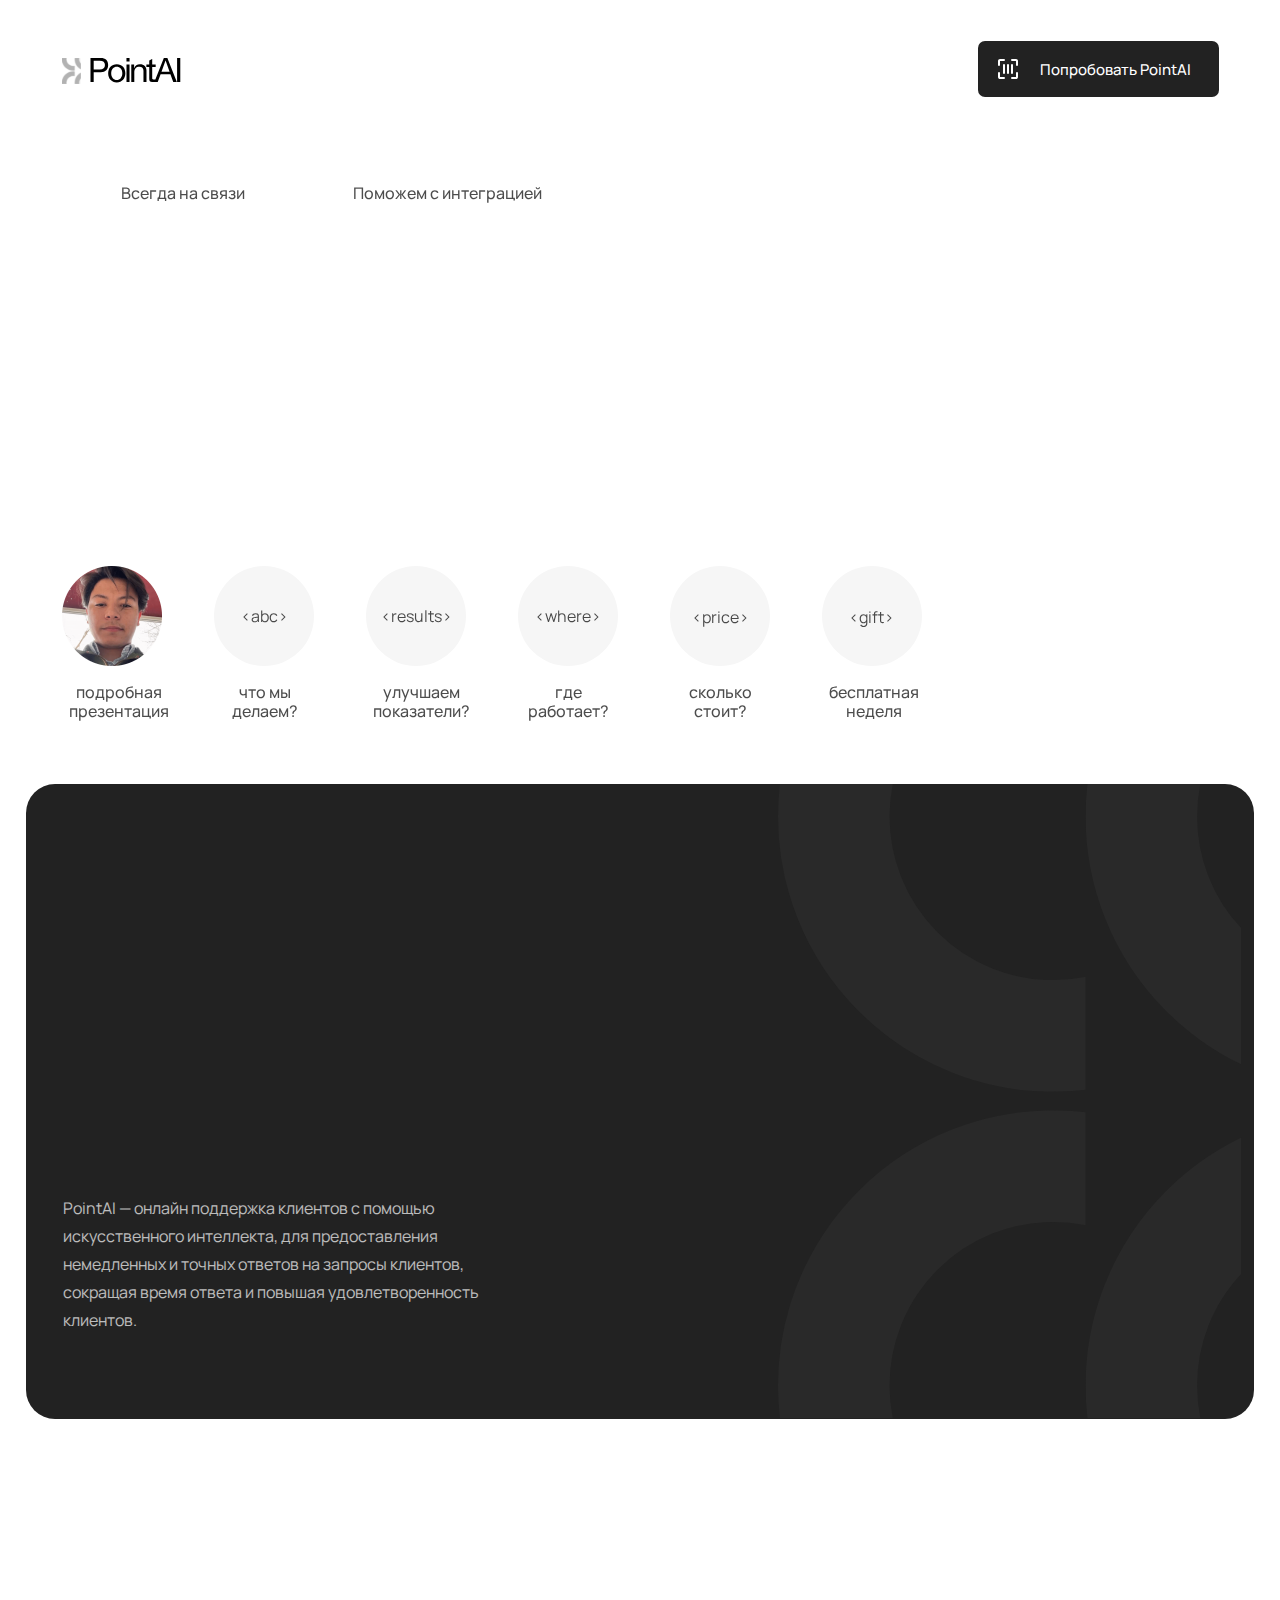
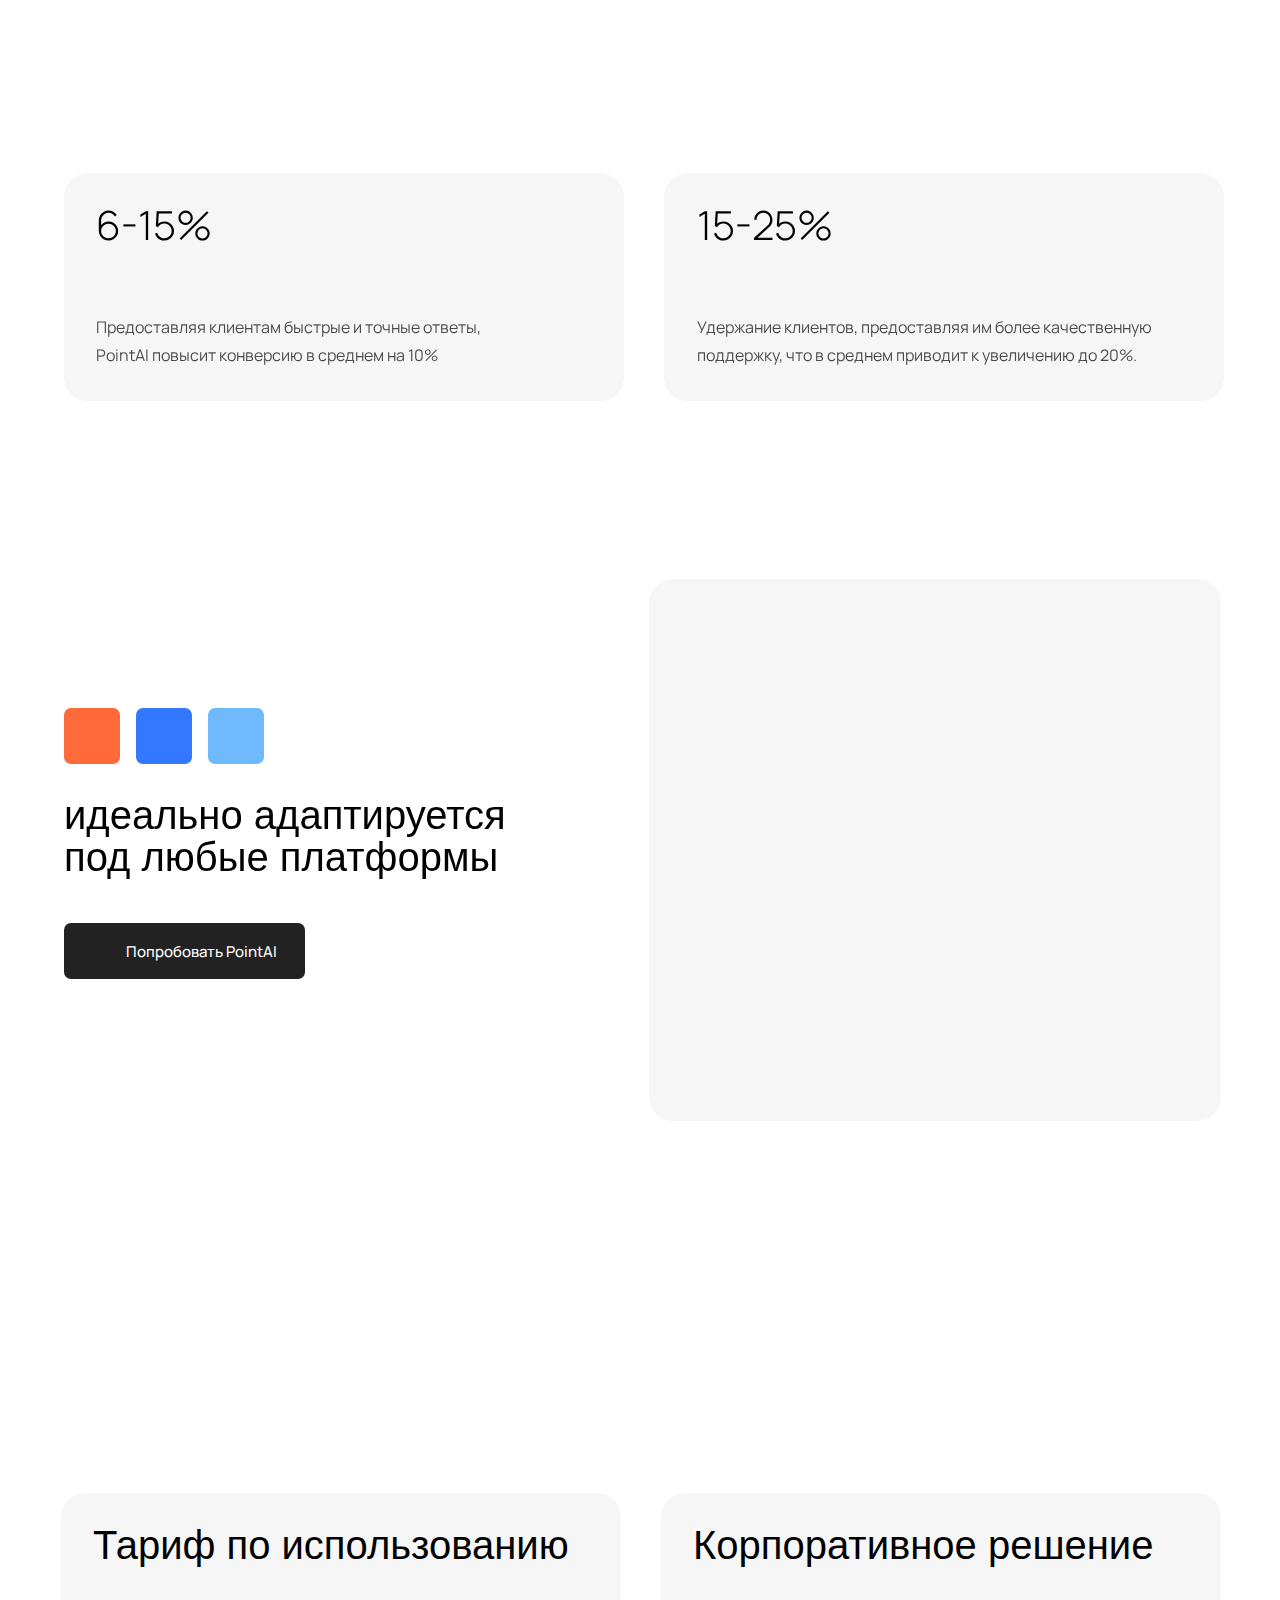
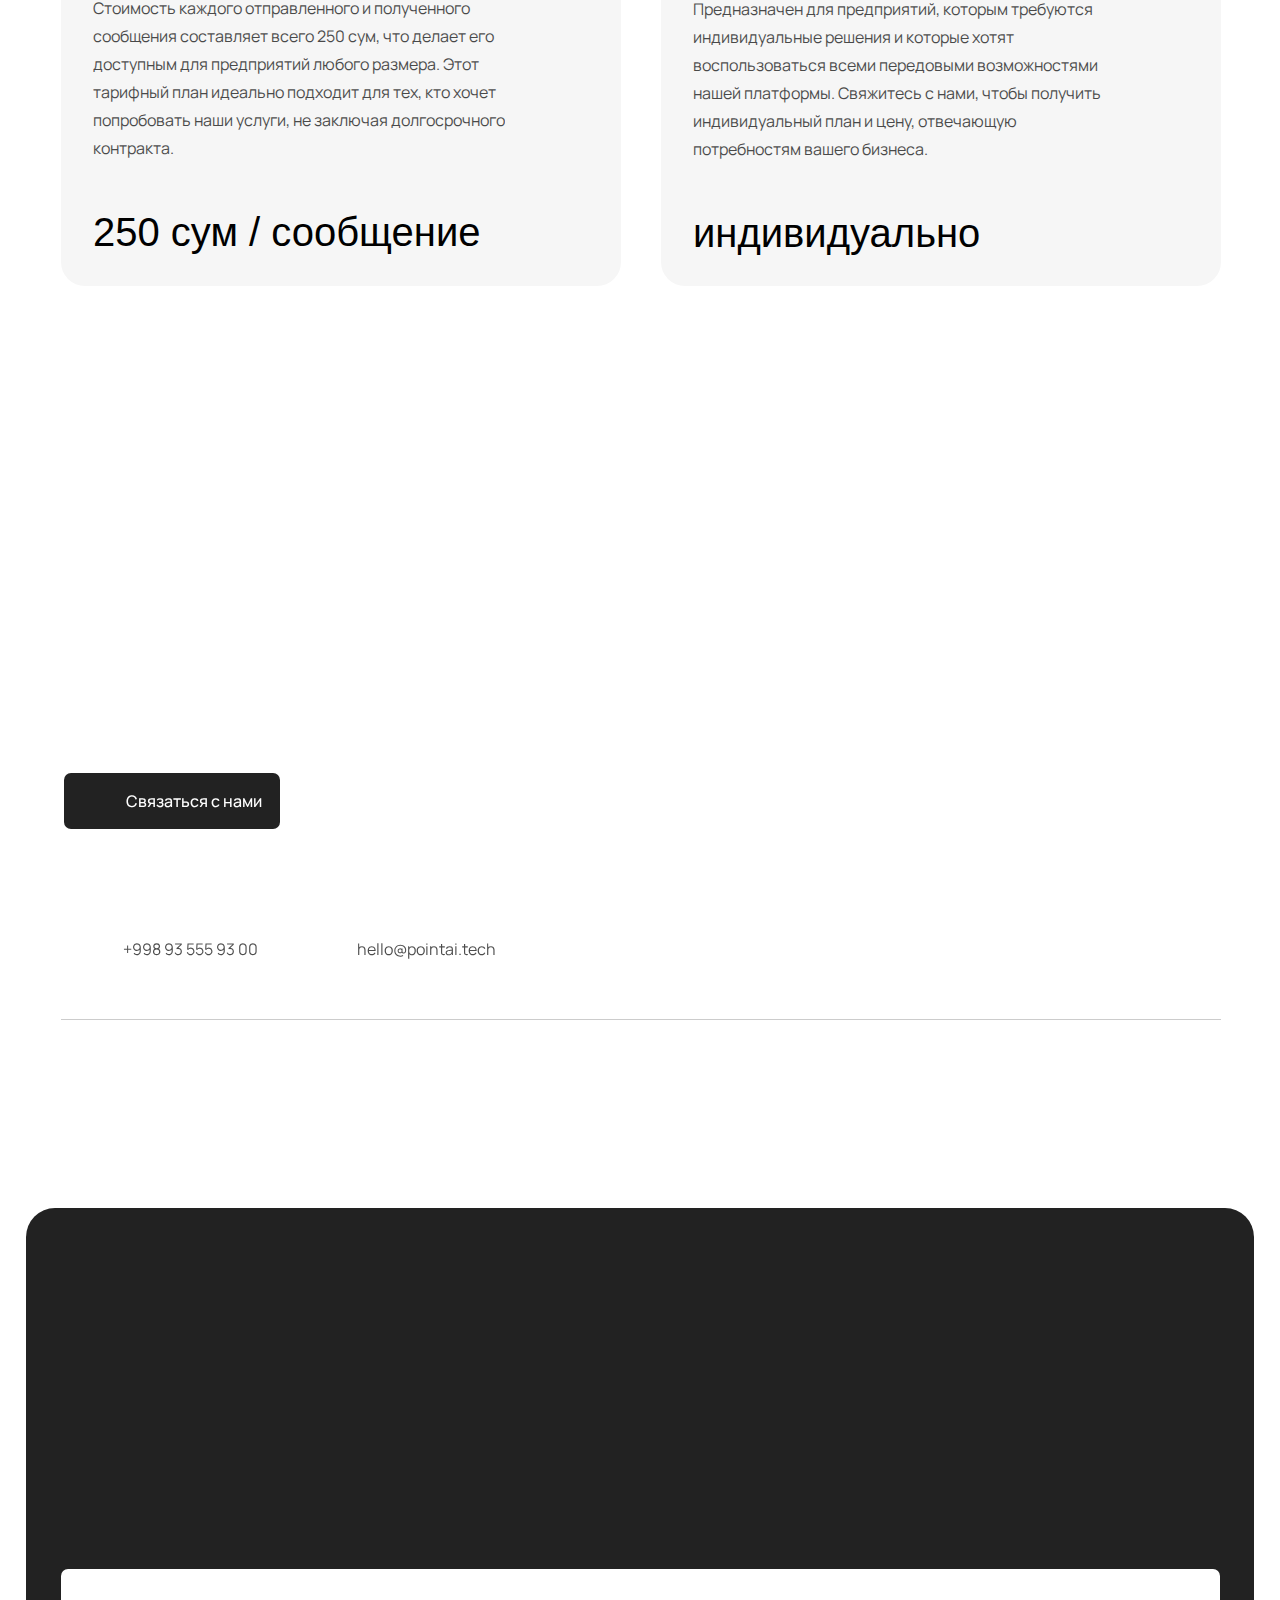
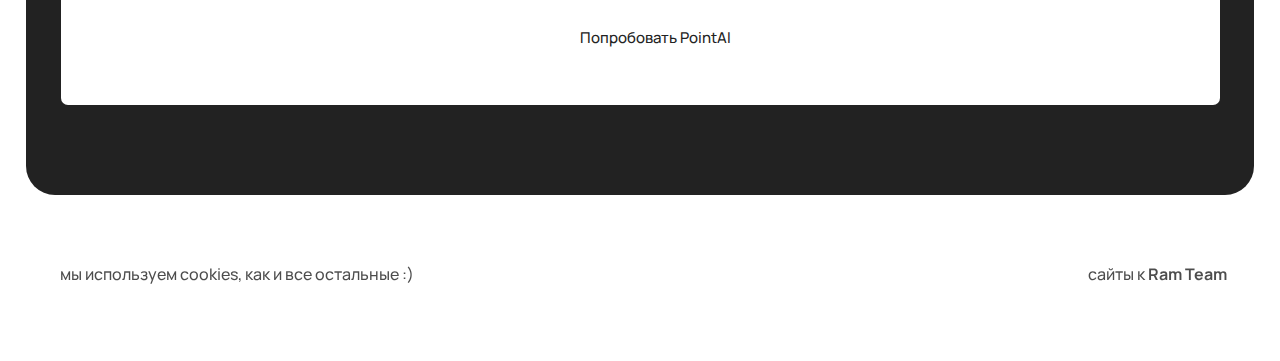
==== commit c6ee6a8c: "change font size" ====
--- a/index.html
+++ b/index.html
@@ -410,8 +410,7 @@
                         data-field-left-res-480-value="290" data-field-left-res-640-value="450"
                         data-field-top-res-960-value="50" data-field-left-res-960-value="771"
                         data-field-left-res-1200-value="1000">
-                        <div class='tn-atom'><a href="http://t.me/pointaibot" style="color: inherit">Попробовать
-                                PointAI</a></div>
+                        <div class='tn-atom'><a href="http://t.me/pointaibot" style="color: inherit; font-size: 15px;">Попробовать PointAI</a></div>
                     </div>
                 </div>
             </div>
@@ -4123,8 +4122,7 @@
                         data-field-top-res-640-value="1032" data-field-left-res-640-value="257"
                         data-field-top-res-960-value="248" data-field-left-res-960-value="694"
                         data-field-left-res-1200-value="86">
-                        <div class='tn-atom'><a href="http://t.me/pointaibot" style="color: inherit">Попробовать
-                                PointAI</a></div>
+                        <div class='tn-atom'><a href="http://t.me/pointaibot" style="color: inherit; font-size: 15px;">Попробовать PointAI</a></div>
                     </div>
                     <div class='t396__elem tn-elem tn-elem__5565987171677560974435' data-elem-id='1677560974435'
                         data-elem-type='image' data-field-top-value="360" data-field-left-value="160"
@@ -6803,8 +6801,7 @@
                         data-field-left-res-480-value="182" data-field-top-res-640-value="381"
                         data-field-left-res-640-value="262" data-field-top-res-960-value="410"
                         data-field-left-res-960-value="423" data-field-left-res-1200-value="540">
-                        <div class='tn-atom'><a href="http://t.me/pointaibot" style="color: inherit">Попробовать
-                                PointAI</a></div>
+                        <div class='tn-atom'><a href="http://t.me/pointaibot" style="color: inherit; font-size: 15px;">Попробовать PointAI</a></div>
                     </div>
                     <div class='t396__elem tn-elem tn-elem__5566731561677571983034' data-elem-id='1677571983034'
                         data-elem-type='image' data-field-top-value="417" data-field-left-value="623"
